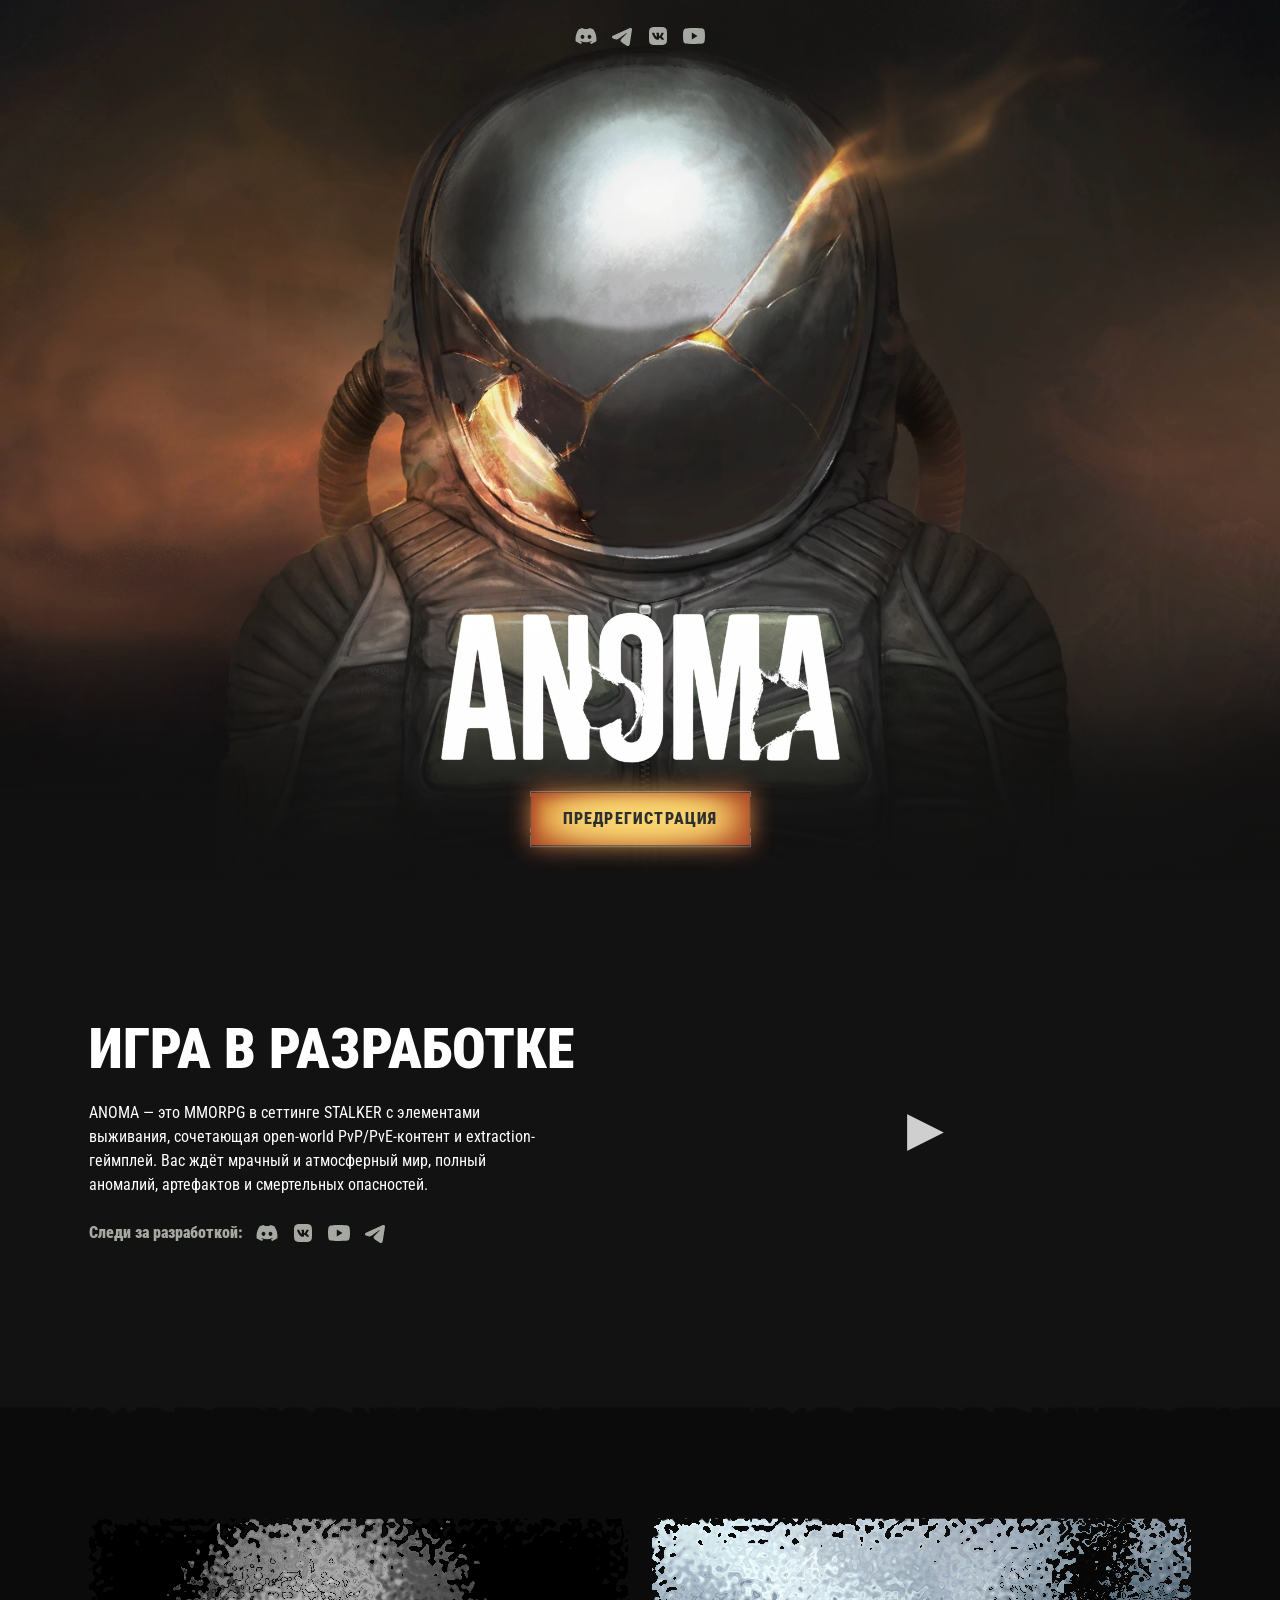
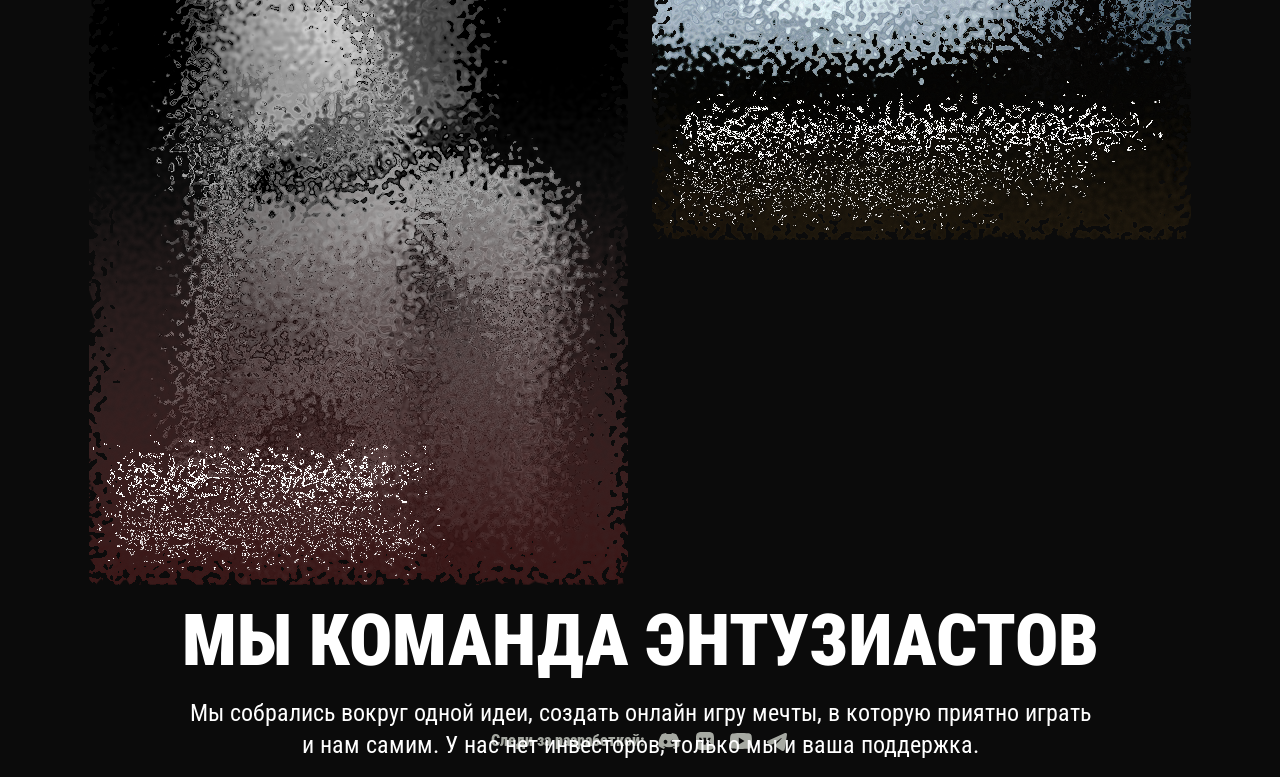
==== index.html @ e8ad153f "fix: post-release hotfixes (SEO, a11y, code cleanup)" ====
﻿<!DOCTYPE html>
<html lang="ru">

<head>
  <meta charset="UTF-8">
  <meta name="viewport" content="width=device-width, initial-scale=1.0">

  <title>ANOMA — STALKER MMO</title>
  <meta name="description"
    content="ANOMA — это MMORPG в сеттинге STALKER с элементами выживания, открытым миром и 'экстракшен'-геймплеем.">
  <meta name="robots" content="index, follow">
  <link rel="canonical" href="https://anoma.su/">

  <meta property="og:type" content="website">
  <meta property="og:title" content="ANOMA — STALKER MMO">
  <meta property="og:description"
    content="ANOMA — это MMORPG в сеттинге STALKER с элементами выживания, открытым миром и экстракшен-геймплеем.">
  <meta property="og:url" content="https://anoma.su/">
  <meta property="og:image" content="https://anoma.su/assets/img/og-cover.webp">
  <meta property="og:locale" content="ru_RU">
  <meta property="og:site_name" content="ANOMA">

  <meta name="twitter:card" content="summary_large_image">
  <meta name="twitter:title" content="ANOMA — STALKER MMO">
  <meta name="twitter:description"
    content="ANOMA — это MMORPG в сеттинге STALKER с элементами выживания, открытым миром и экстракшен-геймплеем.">
  <meta name="twitter:image" content="https://anoma.su/assets/img/og-cover.webp">

  <link rel="icon" href="./assets/img/favicon.ico" sizes="any">
  <link rel="icon" href="./assets/img/favicon.svg" type="image/svg+xml">

  <link rel="preconnect" href="https://fonts.googleapis.com">
  <link rel="preconnect" href="https://fonts.gstatic.com" crossorigin>
  <link href="https://fonts.googleapis.com/css2?family=Roboto+Condensed:wght@400;900&display=swap" rel="stylesheet">

  <script type="application/ld+json">
  {
    "@context": "https://schema.org",
    "@graph": [
      {
        "@type": "WebSite",
        "name": "ANOMA",
        "url": "https://anoma.su/"
      },
      {
        "@type": "Organization",
        "name": "ANOMA",
        "url": "https://anoma.su/",
        "logo": "https://anoma.su/assets/img/logo.png",
        "sameAs": [
          "https://discord.com/invite/6MUMWm6wPn",
          "https://vk.com/anoma_ufo",
          "https://www.youtube.com/@anoma_ufo",
          "https://t.me/anoma_ufo"
        ]
      }
    ]
  }
  </script>

  <link rel="stylesheet" href="./assets/css/styles.css">
</head>

<body>

  <svg class="sr-only" aria-hidden="true">
    <defs>
      <filter id="distort-filter" color-interpolation-filters="sRGB">
        <feTurbulence type="turbulence" baseFrequency="0.015" numOctaves="3" seed="2" result="turbulence" />
        <feDisplacementMap in="SourceGraphic" in2="turbulence" scale="30" xChannelSelector="R" yChannelSelector="G" />
      </filter>
      <filter id="tile-distort">
        <feTurbulence type="fractalNoise" baseFrequency="0.04" numOctaves="1" result="noise" />
        <feDisplacementMap id="tile-displacement" in="SourceGraphic" in2="noise" scale="0" xChannelSelector="R"
          yChannelSelector="G" />
      </filter>
      <mask id="video-mask" maskUnits="objectBoundingBox" maskContentUnits="objectBoundingBox"
        style="mask-type: luminance;">
        <image href="./assets/img/mask-video.png" x="0" y="0" width="1" height="1" preserveAspectRatio="none" />
      </mask>
      <mask id="tile-mask-1" maskUnits="objectBoundingBox" maskContentUnits="objectBoundingBox"
        style="mask-type: luminance;">
        <image href="./assets/img/image-1-mask.png" x="0" y="0" width="1" height="1" preserveAspectRatio="none" />
      </mask>
      <mask id="tile-mask-2" maskUnits="objectBoundingBox" maskContentUnits="objectBoundingBox"
        style="mask-type: luminance;">
        <image href="./assets/img/image-2-mask.png" x="0" y="0" width="1" height="1" preserveAspectRatio="none" />
      </mask>
      <mask id="tile-mask-3" maskUnits="objectBoundingBox" maskContentUnits="objectBoundingBox"
        style="mask-type: luminance;">
        <image href="./assets/img/image-3-mask.png" x="0" y="0" width="1" height="1" preserveAspectRatio="none" />
      </mask>
    </defs>
  </svg>

  <div class="cursor-distortion" aria-hidden="true"></div>

  <main>
    <section class="hero" id="hero" aria-label="Главный экран">
      <video class="hero__image" autoplay muted loop playsinline>
        <source src="./assets/img/hero-video.webm" type="video/webm">
      </video>
      <div class="hero__socials">
        <a href="https://discord.com/invite/6MUMWm6wPn" class="hero__social-link" aria-label="Discord" target="_blank"
          rel="noopener">
          <img src="./assets/img/discord.svg" alt="Discord" width="24" height="24">
        </a>
        <a href="https://t.me/anoma_ufo" class="hero__social-link" aria-label="Telegram" target="_blank" rel="noopener">
          <img src="./assets/img/telegram.svg" alt="Telegram" width="24" height="24">
        </a>
        <a href="https://vk.com/anoma_ufo" class="hero__social-link" aria-label="VK" target="_blank" rel="noopener">
          <img src="./assets/img/vk.svg" alt="VK" width="24" height="24">
        </a>
        <a href="https://www.youtube.com/@anoma_ufo" class="hero__social-link" aria-label="YouTube" target="_blank"
          rel="noopener">
          <img src="./assets/img/youtube.svg" alt="YouTube" width="24" height="24">
        </a>
      </div>
      <div class="hero__content">
        <h1 class="hero__title">
          <span class="sr-only">ANOMA — STALKER MMO</span>
          <img class="hero__logo" src="./assets/img/logo.png" alt="">
        </h1>
        <button id="btnOpenPrereg" class="hero__cta" aria-label="Открыть окно предрегистрации">
          <img class="hero__cta-default" src="./assets/img/btn-default.svg" alt="">
          <img class="hero__cta-hover" src="./assets/img/btn-hover.svg" alt="">
          <span class="hero__cta-text">ПРЕДРЕГИСТРАЦИЯ</span>
        </button>
      </div>
    </section>

    <section class="about" id="about" aria-label="О проекте">
      <div class="about__container">
        <div class="about__left">
          <h2 class="about__title">ИГРА В РАЗРАБОТКЕ</h2>
          <p class="about__desc">ANOMA — это MMORPG в сеттинге STALKER с элементами <br>выживания, сочетающая open-world
            PvP/PvE-контент и extraction-<br>геймплей. Вас ждёт мрачный и атмосферный мир, полный <br>аномалий,
            артефактов и смертельных опасностей.</p>
          <div class="about__follow">
            <span class="about__follow-text">Следи за разработкой:</span>
            <a href="https://discord.com/invite/6MUMWm6wPn" class="about__follow-link" aria-label="Discord"
              target="_blank" rel="noopener">
              <img src="./assets/img/discord.svg" alt="Discord" width="24" height="24">
            </a>
            <a href="https://vk.com/anoma_ufo" class="about__follow-link" aria-label="VK" target="_blank"
              rel="noopener">
              <img src="./assets/img/vk.svg" alt="VK" width="24" height="24">
            </a>
            <a href="https://www.youtube.com/@anoma_ufo" class="about__follow-link" aria-label="YouTube" target="_blank"
              rel="noopener">
              <img src="./assets/img/youtube.svg" alt="YouTube" width="24" height="24">
            </a>
            <a href="https://t.me/anoma_ufo" class="about__follow-link" aria-label="Telegram" target="_blank"
              rel="noopener">
              <img src="./assets/img/telegram.svg" alt="Telegram" width="24" height="24">
            </a>
          </div>
        </div>
        <div class="about__right">
          <div class="about__video" data-video-id="eNV4jNP0n1w">
            <div class="about__video-inline">
              <iframe
                src="https://www.youtube.com/embed/eNV4jNP0n1w?si=u-pcf_sWomP55a6B&autoplay=1&mute=1&loop=1&playlist=eNV4jNP0n1w&controls=0&showinfo=0&rel=0"
                allow="accelerometer; autoplay; clipboard-write; encrypted-media; gyroscope; picture-in-picture; web-share"
                referrerpolicy="strict-origin-when-cross-origin" allowfullscreen></iframe>
            </div>
            <button class="about__video-overlay" aria-label="Смотреть трейлер">
              <span class="about__video-play" aria-hidden="true">▶</span>
            </button>
          </div>
        </div>
      </div>
    </section>

    <section class="section section--features" id="features" aria-label="Особенности">
      <div class="features__bg">
        <h2 class="sr-only">Особенности игры</h2>
        <div class="features__container">
          <div class="features__grid">
            <a href="https://docs.google.com/forms/d/e/1FAIpQLScsadZz_5GCUrAZubNEpT86fGNEL5uBbUMrf_bMq-caXoN56w/viewform"
              target="_blank" rel="noopener noreferrer" class="features__tile features__tile--large">
              <img src="./assets/img/image-1.png" alt="" class="features__tile-img" loading="lazy">
              <div class="features__content">
                <div class="features__title-wrap">
                  <h3 class="features__title">Набор в команду</h3>
                  <img src="./assets/img/external-link.svg" alt="Внешняя ссылка" class="features__icon" width="24"
                    height="24">
                </div>
                <p class="features__desc">
                  Ищем единомышленников в команду <br class="br-mobile"> ANOMA, вдохновлённых сеттингом сталкера.
                </p>
              </div>
            </a>
            <div class="features__col">
              <a href="https://discord.com/invite/6MUMWm6wPn" target="_blank" rel="noopener noreferrer"
                class="features__tile features__tile--small">
                <img src="./assets/img/image-2.png" alt="" class="features__tile-img" loading="lazy">
                <div class="features__content">
                  <div class="features__title-wrap">
                    <h3 class="features__title">ОБЩЕНИЕ С РАЗРАБОТЧИКАМИ</h3>
                    <img src="./assets/img/discord.svg" alt="Discord"
                      class="features__icon features__icon--social features__icon--discord" width="20" height="20">
                  </div>
                  <p class="features__desc">
                    В нашем Discord мы отвечаем на вопросы и часто просим <br>обратную связь, чтобы сделать игру лучше.
                  </p>
                </div>
              </a>
              <a href="https://t.me/anoma_ufo" target="_blank" rel="noopener noreferrer"
                class="features__tile features__tile--small">
                <img src="./assets/img/image-3.png" alt="" class="features__tile-img" loading="lazy">
                <div class="features__content">
                  <div class="features__title-wrap">
                    <h3 class="features__title">НОВОСТИ И ОБНОВЛЕНИЯ</h3>
                    <img src="./assets/img/telegram.svg" alt="Telegram"
                      class="features__icon features__icon--social features__icon--telegram" width="20" height="20">
                  </div>
                  <p class="features__desc">
                    Подпишись на Telegram, чтобы следить за прогрессом разработки <br>и анонсами.
                  </p>
                </div>
              </a>
            </div>
          </div>
        </div>
      </div>
    </section>

    <section class="section section--world" id="world" aria-label="Мир игры">
      <div class="world__bg">
        <video class="world__bg-video" autoplay loop muted playsinline poster="./assets/img/world-poster.webp">
          <source src="./assets/img/bg-dialog.webm" type="video/webm">
        </video>
        <img src="./assets/img/bg-mask.png" alt="" class="world__bg-img" aria-hidden="true">
        <div class="world__content container">
          <div class="world__text-layer">
            <h2 class="world__title">МЫ КОМАНДА ЭНТУЗИАСТОВ</h2>
            <p class="world__desc">
              Мы собрались вокруг одной идеи, создать онлайн игру мечты, в которую приятно играть <br>
              и нам самим. У нас нет инвесторов, только мы и ваша поддержка.
            </p>
          </div>

          <div class="world__team-marquee">
            <div class="world__team-track">
              <div class="world__team-group">
                <img src="./assets/img/team/nick1.png" alt="" class="world__team-badge" loading="lazy" width="120"
                  height="40">
                <img src="./assets/img/team/nick2.png" alt="" class="world__team-badge" loading="lazy" width="120"
                  height="40">
                <img src="./assets/img/team/nick3.png" alt="" class="world__team-badge" loading="lazy" width="120"
                  height="40">
                <img src="./assets/img/team/nick9.png" alt="" class="world__team-badge" loading="lazy" width="120"
                  height="40">
                <img src="./assets/img/team/nick5.png" alt="" class="world__team-badge" loading="lazy" width="120"
                  height="40">
                <img src="./assets/img/team/nick6.png" alt="" class="world__team-badge world__team-badge--op-54"
                  loading="lazy" width="120" height="40">
                <img src="./assets/img/team/nick7.png" alt="" class="world__team-badge world__team-badge--op-54"
                  loading="lazy" width="120" height="40">
                <img src="./assets/img/team/nick8.png" alt="" class="world__team-badge world__team-badge--op-54"
                  loading="lazy" width="120" height="40">
                <img src="./assets/img/team/nick4.png" alt="" class="world__team-badge world__team-badge--op-54"
                  loading="lazy" width="120" height="40">
                <img src="./assets/img/team/nick10.png" alt="" class="world__team-badge world__team-badge--op-54"
                  loading="lazy" width="120" height="40">
                <img src="./assets/img/team/nick11.png" alt="" class="world__team-badge world__team-badge--op-54"
                  loading="lazy" width="120" height="40">
                <img src="./assets/img/team/nick12.png" alt="" class="world__team-badge world__team-badge--op-32"
                  loading="lazy" width="120" height="40">
                <img src="./assets/img/team/nick13.png" alt="" class="world__team-badge world__team-badge--op-32"
                  loading="lazy" width="120" height="40">
                <img src="./assets/img/team/nick14.png" alt="" class="world__team-badge world__team-badge--op-32"
                  loading="lazy" width="120" height="40">
              </div>
              <div class="world__team-group world__team-group--clone" aria-hidden="true">
                <img src="./assets/img/team/nick1.png" alt="" class="world__team-badge" loading="lazy" width="120"
                  height="40">
                <img src="./assets/img/team/nick2.png" alt="" class="world__team-badge" loading="lazy" width="120"
                  height="40">
                <img src="./assets/img/team/nick3.png" alt="" class="world__team-badge" loading="lazy" width="120"
                  height="40">
                <img src="./assets/img/team/nick9.png" alt="" class="world__team-badge" loading="lazy" width="120"
                  height="40">
                <img src="./assets/img/team/nick5.png" alt="" class="world__team-badge" loading="lazy" width="120"
                  height="40">
                <img src="./assets/img/team/nick6.png" alt="" class="world__team-badge world__team-badge--op-54"
                  loading="lazy" width="120" height="40">
                <img src="./assets/img/team/nick7.png" alt="" class="world__team-badge world__team-badge--op-54"
                  loading="lazy" width="120" height="40">
                <img src="./assets/img/team/nick8.png" alt="" class="world__team-badge world__team-badge--op-54"
                  loading="lazy" width="120" height="40">
                <img src="./assets/img/team/nick4.png" alt="" class="world__team-badge world__team-badge--op-54"
                  loading="lazy" width="120" height="40">
                <img src="./assets/img/team/nick10.png" alt="" class="world__team-badge world__team-badge--op-54"
                  loading="lazy" width="120" height="40">
                <img src="./assets/img/team/nick11.png" alt="" class="world__team-badge world__team-badge--op-54"
                  loading="lazy" width="120" height="40">
                <img src="./assets/img/team/nick12.png" alt="" class="world__team-badge world__team-badge--op-32"
                  loading="lazy" width="120" height="40">
                <img src="./assets/img/team/nick13.png" alt="" class="world__team-badge world__team-badge--op-32"
                  loading="lazy" width="120" height="40">
                <img src="./assets/img/team/nick14.png" alt="" class="world__team-badge world__team-badge--op-32"
                  loading="lazy" width="120" height="40">
              </div>
            </div>
          </div>
        </div>
      </div>
    </section>

  </main>

  <footer class="footer" id="footer">
    <div class="container footer__inner">
      <div class="footer__socials">
        <span class="footer__socials-text">Следи за разработкой:</span>
        <a href="https://discord.com/invite/6MUMWm6wPn" class="footer__socials-link" aria-label="Discord"
          target="_blank" rel="noopener">
          <img src="./assets/img/discord.svg" alt="Discord" width="24" height="24">
        </a>
        <a href="https://vk.com/anoma_ufo" class="footer__socials-link" aria-label="VK" target="_blank" rel="noopener">
          <img src="./assets/img/vk.svg" alt="VK" width="24" height="24">
        </a>
        <a href="https://www.youtube.com/@anoma_ufo" class="footer__socials-link" aria-label="YouTube" target="_blank"
          rel="noopener">
          <img src="./assets/img/youtube.svg" alt="YouTube" width="24" height="24">
        </a>
        <a href="https://t.me/anoma_ufo" class="footer__socials-link" aria-label="Telegram" target="_blank"
          rel="noopener">
          <img src="./assets/img/telegram.svg" alt="Telegram" width="24" height="24">
        </a>
      </div>
    </div>
  </footer>

  <div class="video-modal" id="videoModal" role="dialog" aria-modal="true" aria-label="Видео плеер" aria-hidden="true">
    <div class="video-modal__overlay"></div>
    <div class="video-modal__content" tabindex="-1">
      <button class="video-modal__close" aria-label="Закрыть">&times;</button>
      <div class="video-modal__iframe-wrap">
        <iframe class="video-modal__iframe" id="videoIframe" allowfullscreen
          allow="accelerometer; autoplay; clipboard-write; encrypted-media; gyroscope; picture-in-picture; web-share"
          referrerpolicy="strict-origin-when-cross-origin"></iframe>
      </div>
    </div>
  </div>

  <div class="prereg-modal" id="preregModal" role="dialog" aria-modal="true" aria-hidden="true"
    aria-labelledby="preregTitle">
    <div class="prereg-modal__overlay"></div>
    <div class="prereg-modal__content" tabindex="-1">
      <button class="prereg-modal__close" aria-label="Закрыть">&times;</button>
      <img src="./assets/img/popup.png" alt="" class="prereg-modal__bg" aria-hidden="true" loading="lazy">
      <div class="prereg-modal__inner">
        <h2 id="preregTitle" class="prereg-modal__title">МЫ УЖЕ ГРЕЕМ СЕРВЕРА ;)</h2>
        <p class="prereg-modal__desc">Предрегистрации пока нет. Мы сообщим о раннем доступе в <br>соцсетях и ты первым
          залутаешь свой ник!</p>
        <div class="prereg-modal__socials">
          <a href="https://discord.com/invite/6MUMWm6wPn" class="prereg-modal__social-link" aria-label="Discord"
            target="_blank" rel="noopener">
            <img src="./assets/img/discord.svg" alt="Discord" width="24" height="24">
          </a>
          <a href="https://vk.com/anoma_ufo" class="prereg-modal__social-link" aria-label="VK" target="_blank"
            rel="noopener">
            <img src="./assets/img/vk.svg" alt="VK" width="24" height="24">
          </a>
          <a href="https://www.youtube.com/@anoma_ufo" class="prereg-modal__social-link" aria-label="YouTube"
            target="_blank" rel="noopener">
            <img src="./assets/img/youtube.svg" alt="YouTube" width="24" height="24">
          </a>
          <a href="https://t.me/anoma_ufo" class="prereg-modal__social-link" aria-label="Telegram" target="_blank"
            rel="noopener">
            <img src="./assets/img/telegram.svg" alt="Telegram" width="24" height="24">
          </a>
        </div>
      </div>
    </div>
  </div>

  <script src="./assets/js/main.js" defer></script>

  <div class="sidor-easter-egg" id="sidorEasterEgg" aria-hidden="true">
    <img src="./assets/img/sidor.png" alt="" width="64" height="64" loading="lazy">
  </div>
</body>

</html>
---- assets/css/styles.css ----
﻿:root {

  --clr-bg: #121212;
  --clr-bg-alt: #161616;
  --clr-surface: #1e1e1e;
  --clr-border: #2a2a2a;

  --clr-text: #d4d0c8;
  --clr-text-muted: #8a8578;
  --clr-text-heading: #e8e4d8;

  --clr-accent: #b5a642;

  --clr-accent-hover: #d4c24f;
  --clr-danger: #c44b3f;

  --ff-base: 'Roboto Condensed', 'Segoe UI', system-ui, -apple-system, sans-serif;
  --ff-heading: var(--ff-base);

  --fs-xs: clamp(0.700rem, 0.65rem + 0.25vw, 0.750rem);
  --fs-sm: clamp(0.813rem, 0.75rem + 0.30vw, 0.875rem);
  --fs-base: clamp(0.938rem, 0.88rem + 0.30vw, 1.000rem);
  --fs-md: clamp(1.125rem, 1.00rem + 0.50vw, 1.250rem);
  --fs-lg: clamp(1.500rem, 1.20rem + 1.00vw, 1.875rem);
  --fs-xl: clamp(2.000rem, 1.50rem + 2.00vw, 2.750rem);
  --fs-2xl: clamp(2.500rem, 1.80rem + 3.00vw, 3.750rem);

  --fw-regular: 400;
  --fw-medium: 500;
  --fw-semibold: 600;
  --fw-bold: 700;

  --lh-tight: 1.2;
  --lh-base: 1.6;
  --lh-loose: 1.8;

  --space-xs: 0.25rem;
  --space-sm: 0.5rem;
  --space-md: 1rem;
  --space-lg: 1.5rem;
  --space-xl: 2rem;
  --space-2xl: 3rem;
  --space-3xl: 4rem;
  --space-4xl: 6rem;

  --container-max: 1280px;
  --container-padding: var(--space-2xl);

  --radius-sm: 4px;
  --radius-md: 8px;
  --radius-lg: 12px;
  --radius-xl: 16px;

  --transition-fast: 150ms ease;
  --transition-base: 250ms ease;
  --transition-slow: 400ms ease;

  --shadow-sm: 0 1px 3px rgba(0, 0, 0, 0.4);
  --shadow-md: 0 4px 12px rgba(0, 0, 0, 0.5);
  --shadow-lg: 0 8px 30px rgba(0, 0, 0, 0.6);

  --z-header: 100;
  --z-overlay: 200;
  --z-modal: 300;
}

*,
*::before,
*::after {
  margin: 0;
  padding: 0;
  box-sizing: border-box;
}

html {
  scroll-behavior: smooth;
  -webkit-text-size-adjust: 100%;
  text-size-adjust: 100%;
}

body {
  font-family: var(--ff-base);
  font-size: var(--fs-base);
  font-weight: var(--fw-regular);
  line-height: var(--lh-base);
  color: var(--clr-text);
  background-color: var(--clr-bg);
  -webkit-font-smoothing: antialiased;
  -moz-osx-font-smoothing: grayscale;
  overflow-x: hidden;
}

img,
picture,
video,
canvas,
svg {
  display: block;
  max-width: 100%;
  height: auto;
}

a {
  color: inherit;
  text-decoration: none;
}

ul,
ol {
  list-style: none;
}

button {
  font: inherit;
  color: inherit;
  background: none;
  border: none;
  cursor: pointer;
}

:focus-visible {
  outline: 2px solid var(--clr-accent);
  outline-offset: 2px;
}

:focus:not(:focus-visible) {
  outline: none;
}



.cursor-distortion {
  position: fixed;
  width: 150px;
  height: 150px;
  border-radius: 50%;
  pointer-events: none;
  z-index: 9999;
  transform: translate(-50%, -50%);
  filter: url(#distort-filter);
  backdrop-filter: url(#distort-filter);
  -webkit-backdrop-filter: url(#distort-filter);
  background: transparent;
  -webkit-mask-image: radial-gradient(circle, transparent 25%, rgba(0, 0, 0, 1) 45%, rgba(0, 0, 0, 0) 70%);
  mask-image: radial-gradient(circle, transparent 25%, rgba(0, 0, 0, 1) 45%, rgba(0, 0, 0, 0) 70%);
  opacity: 0;
  transition: opacity 0.5s ease;
  will-change: transform;
}

.cursor-distortion.is-active {
  opacity: 1;
}

h1,
h2,
h3,
h4,
h5,
h6 {
  font-family: var(--ff-heading);
  color: var(--clr-text-heading);
  line-height: var(--lh-tight);
  font-weight: var(--fw-bold);
}

h1 {
  font-size: var(--fs-2xl);
}

h2 {
  font-size: var(--fs-xl);
}

h3 {
  font-size: var(--fs-lg);
}

p+p {
  margin-top: var(--space-md);
}

.container {
  width: 100%;
  max-width: var(--container-max);
  margin-inline: auto;
  padding-inline: var(--container-padding);
}

.section {
  padding-block: var(--space-4xl);
}

.section__title {
  font-size: var(--fs-xl);
  margin-bottom: var(--space-xl);
  text-align: center;
}

.hero {
  position: relative;
  width: 100%;
  height: 100vh;
  overflow: hidden;
}

.hero::after {
  content: '';
  position: absolute;
  bottom: 0;
  left: 0;
  width: 100%;
  height: 30%;
  background: linear-gradient(to bottom, transparent, var(--clr-bg));
  pointer-events: none;
}

.hero__image {
  width: 100%;
  height: 100%;
  display: block;
  object-fit: cover;
  object-position: center;
}

.hero__socials {
  position: absolute;
  top: 0;
  left: 0;
  width: 100%;
  display: flex;
  justify-content: center;
  gap: 12px;
  padding-top: 24px;

  z-index: 2;
}

.hero__social-link {
  display: inline-flex;
  transition: opacity 0.3s ease;
}

.hero__social-link:hover,
.hero__social-link:focus-visible {
  opacity: 0.7;
}

.hero__content {
  position: absolute;
  inset: 0;
  display: flex;
  flex-direction: column;
  align-items: center;
  padding-top: 68vh;

  z-index: 2;
  pointer-events: none;
}

.hero__logo {
  max-width: 400px;

  width: 100%;
  height: auto;
  pointer-events: auto;
}

.hero__cta {
  position: relative;
  display: inline-block;
  margin-top: -0.5rem;

  pointer-events: auto;
  cursor: pointer;
}

.hero__cta-default,
.hero__cta-hover {
  display: block;
  width: 100%;
  height: auto;
}

.hero__cta-hover {
  position: absolute;
  inset: 0;
  opacity: 0;
  transition: opacity 0.3s ease;
}

.hero__cta:hover .hero__cta-hover,
.hero__cta:focus-visible .hero__cta-hover {
  opacity: 1;
}

.hero__cta-text {
  position: absolute;
  inset: 0;
  display: flex;
  align-items: center;
  justify-content: center;
  font-family: 'Roboto Condensed', sans-serif;
  font-weight: 900;
  font-size: 16px;
  line-height: 24px;
  letter-spacing: 1.2px;
  color: #2F2F2F;
  pointer-events: none;
  transition: color 0.3s ease;
}

.hero__cta:hover .hero__cta-text,
.hero__cta:focus-visible .hero__cta-text {
  color: #DFDCBD;
}

@media (max-width: 768px) {
  .hero__image {
    height: 70%;

    object-position: center;

  }

  .hero::after {
    height: 60%;

    background: linear-gradient(to bottom, transparent 0%, var(--clr-bg) 50%, var(--clr-bg) 100%);
  }

  .hero__content {
    padding-top: calc(68vh - 40px);

  }

  .hero__logo {
    max-width: 320px;

  }
}

.about {
  margin-top: 80px;

}

.about__container {
  display: flex;
  align-items: center;
  gap: 40px;
  max-width: 1150px;
  margin-inline: auto;
  padding-inline: 24px;
}

.about__left {
  flex: 1;
}

.about__title {
  font-family: 'Roboto Condensed', sans-serif;
  font-weight: 900;
  font-size: 56px;
  line-height: 72px;
  color: #FFFFFF;
  margin: 0 0 16px 0;
}

.about__desc {
  font-family: 'Roboto Condensed', sans-serif;
  font-size: 16px;
  line-height: 24px;
  color: #FFFFFF;
  margin: 0;
}

.about__follow {
  display: flex;
  align-items: center;
  gap: 12px;
  margin-top: 24px;
}

.about__follow-text {
  font-family: 'Roboto Condensed', sans-serif;
  font-weight: 900;
  font-size: 16px;
  line-height: 24px;
  color: #A6A9A2;
}

.about__follow-link {
  display: inline-flex;
  transition: opacity 0.3s ease;
}

.about__follow-link:hover,
.about__follow-link:focus-visible {
  opacity: 0.7;
}

.about__right {
  flex: 1;
}

.about__video {
  position: relative;
  width: 100%;
  -webkit-mask: url(#video-mask);
  mask: url(#video-mask);
}

.about__video-inline {
  position: relative;
  padding-bottom: 56.25%;

  height: 0;
  overflow: hidden;
}

.about__video-inline iframe,
.about__video-inline video {
  position: absolute;
  inset: 0;
  width: 100%;
  height: 100%;
  border: none;
  object-fit: cover;
}

.about__video-overlay {
  position: absolute;
  inset: 0;
  display: flex;
  align-items: center;
  justify-content: center;
  background: transparent;
  border: none;
  cursor: pointer;
  transition: background 0.3s ease;
}

.about__video-overlay:hover {
  background: rgba(0, 0, 0, 0.3);
}

.about__video-play {
  font-size: 48px;
  color: #FFFFFF;
  opacity: 0.8;
  transition: opacity 0.3s ease;
}

.about__video-overlay:hover .about__video-play {
  opacity: 1;
}

.section--features {
  margin-top: 120px;
  padding-block: 0;
}

.features__bg {
  width: 100%;
  background: url('../img/bg.png') center / cover no-repeat;
  display: flex;
  align-items: center;
  justify-content: center;
  padding-block: 120px;
}

.features__container {
  max-width: 1150px;
  width: 100%;
  padding-inline: 24px;
  margin-inline: auto;
}

.features__grid {
  display: flex;
  gap: 24px;
  height: 666px;
}

.features__tile {
  background-color: var(--color-bg-dark);
  border-radius: 8px;

  overflow: hidden;
  display: flex;
  flex-direction: column;
  text-decoration: none;
  color: inherit;
  cursor: pointer;
  outline: none;

  opacity: 0;
  transition: opacity 1.5s ease-out;
  will-change: opacity, filter;
}

.features__tile.is-revealed {
  opacity: 1;

}

.features__tile:focus-visible {
  outline: 2px solid var(--clr-accent);
  outline-offset: 4px;
}

.features__tile-img {
  display: block;
  width: 100%;
  height: 100%;
  object-fit: cover;
  transition: transform 1.5s cubic-bezier(0.25, 1, 0.5, 1);
  will-change: transform;
}

.features__tile:hover .features__tile-img,
.features__tile:focus-visible .features__tile-img {
  transform: scale(1.04);
}

.features__content {
  position: absolute;
  bottom: 0;
  left: 0;
  padding: 32px;
  z-index: 2;

}

.features__title-wrap {
  display: flex;
  align-items: flex-start;
  gap: 8px;
  margin-bottom: 8px;
}

.features__title {
  font-family: 'Roboto Condensed', sans-serif;
  font-weight: 600;
  font-size: 32px;
  text-transform: uppercase;
  line-height: 40px;
  color: #FFFFFF;
  margin: 0;
}

.features__icon {
  display: block;
  margin-top: 4px;

}

.features__icon--social {
  filter: brightness(0) invert(1);
  margin-top: 8px;

}

.features__icon--discord {
  margin-top: 5px;

}

.features__icon--telegram {
  margin-top: 6px;

}

.features__desc {
  font-family: 'Roboto Condensed', sans-serif;
  font-weight: 400;
  font-size: 16px;
  line-height: 24px;
  color: #FFFFFF;
  margin: 0;
}

.features__tile--large {
  flex: 1;
  height: 100%;
  -webkit-mask: url(#tile-mask-1);
  mask: url(#tile-mask-1);
  position: relative;
}

.features__tile--large::after {
  content: '';
  position: absolute;
  inset: 0;
  background: linear-gradient(to top, rgb(58, 23, 23) 0%, transparent 60%);
  pointer-events: none;
}

.features__col {
  flex: 1;
  display: flex;
  flex-direction: column;
  gap: 24px;
}

.features__tile--small:nth-child(1) {
  height: 321px;
  -webkit-mask: url(#tile-mask-2);
  mask: url(#tile-mask-2);
  position: relative;
}

.features__tile--small:nth-child(1)::after {
  content: '';
  position: absolute;
  inset: 0;
  background: linear-gradient(to top, rgba(58, 44, 23, 0.482) 0%, transparent 40%);
  pointer-events: none;
}

.features__tile--small:nth-child(2) {
  height: 321px;
  -webkit-mask: url(#tile-mask-3);
  mask: url(#tile-mask-3);
  position: relative;
}

.features__tile--small:nth-child(2)::after {
  content: '';
  position: absolute;
  inset: 0;
  background: linear-gradient(to top, rgba(38, 55, 30, 0.443) 0%, transparent 40%);
  pointer-events: none;
}

@media (max-width: 768px) {
  .section--features {
    margin-top: 0px;
    padding-bottom: 0 !important;
    margin-bottom: 0 !important;

  }

  .features__bg {
    padding-top: 80px;

    padding-bottom: 24px;

  }

  .features__grid {
    flex-direction: column;

    height: auto;

    gap: 16px;

  }

  .features__col {
    gap: 16px;

  }

  .features__tile--large {
    flex: none;

    height: 280px;
    min-height: 280px;

  }

  .features__tile--large .features__tile-img {
    object-position: center 0%;

  }

  .features__tile--small:nth-child(1),
  .features__tile--small:nth-child(2) {
    height: 280px;

  }

  .features__title {
    font-size: 24px;

    line-height: 32px;
  }

  .features__desc br {
    display: none;
  }
}

.section--world {
  padding-block: 0;

  margin-top: 0;

  background-color: #0B0B0B;

}

.world__bg {
  position: relative;
  width: 100vw;

  left: 50%;
  transform: translateX(-50%);
  display: flex;
}

.world__bg-video {
  position: absolute;
  top: 0;
  left: 0;
  width: 100%;
  height: 100%;
  object-fit: cover;
  z-index: 0;

}

.world__bg-img {
  width: 100%;
  height: auto;
  display: block;
  z-index: 1;

  position: relative;

  pointer-events: none;

}

.world__content {
  position: absolute;
  inset: 0;
  display: flex;
  flex-direction: column;
  align-items: center;

  justify-content: center;

  z-index: 2;

}

@media (min-width: 1400px) {
  .world__content {
    padding-top: 120px;

  }
}

.world__text-layer {
  text-align: center;
  max-width: 1000px;

  padding: 0 0px;

}

.world__title {
  font-family: 'Roboto Condensed', sans-serif;
  font-weight: 900;
  font-size: 72px;
  line-height: 80px;
  color: #FFFFFF;
  margin: 0 0 16px 0;

}

.world__desc {
  font-family: 'Roboto Condensed', sans-serif;
  font-size: 24px;
  line-height: 32px;
  color: #FFFFFF;
  margin: 0;
}

@media (max-width: 768px) {

  .world__bg {
    flex-direction: column;
    height: auto;
    overflow: hidden;

    max-width: 100vw;
  }

  .world__bg-video,
  .world__content {
    position: relative;
    height: auto;
  }

  .world__bg-video {
    order: 1;

    aspect-ratio: 16 / 9;

    width: 100%;

    margin: 0;
    transform: none;
    z-index: 1;

  }

  .world__bg-img {
    position: absolute;

    top: 0;
    left: 0;
    width: 100%;
    margin: 0;
    transform: none;
    z-index: 2;

  }

  .world__content {
    order: 3;

    padding-top: 40px;

    padding-bottom: 0px;

    z-index: 3;

    box-sizing: border-box;
    width: 100%;
  }

  .world__title {
    font-size: 48px;

    line-height: normal;
    margin-bottom: 24px;

    word-break: break-word;

  }

  .world__desc {
    font-size: 16px;

    line-height: 24px;
  }

  .world__desc br {
    display: none;
  }
}

.world__team-marquee {
  margin-top: 48px;
  width: 100vw;
  overflow: hidden;
}

.world__team-track {
  display: flex;
  justify-content: center;
}

.world__team-group {
  display: flex;
  flex-wrap: wrap;
  justify-content: center;
  gap: 16px;
  max-width: 1230px;
}

.world__team-badge {
  display: block;
  height: 48px;

  width: auto;
}

.world__team-badge--op-54 {
  opacity: 0.54;
}

.world__team-badge--op-32 {
  opacity: 0.32;
}

.world__team-group--clone {
  display: none;

}

@media (max-width: 1024px) {
  .world__team-track {
    justify-content: flex-start;
    width: max-content;
    animation: marquee 40s linear infinite;
  }

  .world__team-group {
    flex-wrap: nowrap;
    max-width: none;
    padding-right: 16px;

  }

  .world__team-group--clone {
    display: flex;

  }
}

@keyframes marquee {
  0% {
    transform: translateX(0);
  }

  100% {
    transform: translateX(-50%);
  }
}

.video-modal,
.prereg-modal {
  position: fixed;
  inset: 0;
  z-index: 10000;
  display: flex;
  align-items: center;
  justify-content: center;
  opacity: 0;
  visibility: hidden;
  transition: opacity 0.3s ease, visibility 0.3s ease;
}

.video-modal.is-open,
.prereg-modal.is-open {
  opacity: 1;
  visibility: visible;
}

.video-modal__overlay,
.prereg-modal__overlay {
  position: absolute;
  inset: 0;
  background: rgba(0, 0, 0, 0.85);
  backdrop-filter: blur(4px);

}

.video-modal__content {
  position: relative;
  width: 90%;
  max-width: 900px;
}

.video-modal__close,
.prereg-modal__close {
  position: absolute;
  top: -40px;
  right: 0;
  background: none;
  border: none;
  color: #FFFFFF;
  font-size: 32px;
  cursor: pointer;
  opacity: 0.7;
  transition: opacity 0.3s ease;
  z-index: 2;

}

.video-modal__close:hover,
.prereg-modal__close:hover {
  opacity: 1;
}

.video-modal__iframe-wrap {
  position: relative;
  padding-bottom: 56.25%;

  height: 0;
}

.video-modal__iframe {
  position: absolute;
  inset: 0;
  width: 100%;
  height: 100%;
  border: none;
}

.prereg-modal__content {
  position: relative;
  width: 90%;
  max-width: 700px;
  aspect-ratio: 16 / 10;

  display: flex;
  align-items: center;
  justify-content: center;
}

.prereg-modal__bg {
  position: absolute;
  inset: 0;
  width: 100%;
  height: 100%;
  object-fit: contain;

  pointer-events: none;
  z-index: 0;
}

.prereg-modal__inner {
  position: relative;
  z-index: 1;
  text-align: center;
  display: flex;
  flex-direction: column;
  align-items: center;
  padding: 40px;
}

.prereg-modal__title {
  font-family: 'Roboto Condensed', sans-serif;
  font-weight: 900;
  font-size: 32px;
  line-height: 40px;
  color: #FFFFFF;
  text-transform: uppercase;
  margin: 0 0 8px 0;

}

.prereg-modal__desc {
  font-family: 'Roboto Condensed', sans-serif;
  font-size: 16px;
  line-height: 24px;
  color: #FFFFFF;
  margin: 0;
}

.prereg-modal__socials {
  display: flex;
  align-items: center;
  justify-content: center;
  gap: 12px;

  margin-top: 24px;

}

.prereg-modal__social-link {
  display: flex;
  align-items: center;
  justify-content: center;
  width: 40px;
  height: 40px;
  background-color: #2F2F2F;
  border-radius: 4px;
  transition: background-color 0.3s ease, transform 0.3s cubic-bezier(0.175, 0.885, 0.32, 1.275);
}

.prereg-modal__social-link:hover,
.prereg-modal__social-link:focus-visible {
  background-color: #61410E;
  transform: translateY(-4px);
  outline: none;
}

.prereg-modal__social-link img {
  filter: invert(1);
  transition: filter 0.3s ease;
}

.prereg-modal__social-link:hover img,
.prereg-modal__social-link:focus-visible img {
  filter: invert(0);
}

@media (max-width: 1024px) {
  .prereg-modal__content {
    width: 95%;

  }

  .prereg-modal__inner {
    padding: 30px 10%;

  }
}

@media (max-width: 768px) {
  .prereg-modal__content {
    aspect-ratio: auto;
    padding: 15% 8%;

  }

  .prereg-modal__bg {
    object-fit: fill;

  }

  .prereg-modal__inner {
    padding: 0;

  }

  .prereg-modal__title {
    font-size: 26px;
    line-height: 32px;
    margin-bottom: 12px;
  }

  .prereg-modal__desc {
    font-size: 14px;
    line-height: 20px;
  }

  .prereg-modal__desc br {
    display: none;
  }

  .prereg-modal__socials {
    margin-top: 20px;
  }
}

@media (max-width: 480px) {
  .prereg-modal__content {
    padding: 20% 5%;
  }

  .prereg-modal__title {
    font-size: 22px;
    line-height: normal;
  }

  .prereg-modal__desc {
    font-size: 13px;
    line-height: 18px;
  }
}

.sidor-easter-egg {
  position: fixed;
  bottom: 24px;
  right: 24px;
  z-index: 1000;
  pointer-events: none;

  opacity: 0;
  transform: translateY(40px) scale(0.95);
  transition: opacity 0.6s cubic-bezier(0.2, 0.8, 0.2, 1),
    transform 0.6s cubic-bezier(0.2, 0.8, 0.2, 1);
}

.sidor-easter-egg.is-visible {
  opacity: 1;
  transform: translateY(0) scale(1);
}

.sidor-easter-egg img {
  border-radius: 50%;
  width: 64px;
  height: 64px;
  object-fit: cover;
  box-shadow: 0 10px 30px rgba(0, 0, 0, 0.5);
}

@media (max-width: 768px) {
  .sidor-easter-egg {
    bottom: 16px;
    right: 16px;
  }

  .sidor-easter-egg img {
    width: 48px;
    height: 48px;
  }
}

.video-mod.about__video {
  position: relative;
  width: 100%;
  aspect-ratio: 16 / 9;
  overflow: hidden;
  border-radius: 4px;

}

@media (max-width: 768px) {
  .about {
    margin-top: 40px;

  }

  .about__container {
    display: flex;
    flex-direction: column;

    align-items: stretch;

    gap: 24px;
    padding-inline: 16px;

  }

  .about__left {
    display: flex;
    flex-direction: column;
    width: 100%;
    order: 1;

  }

  .about__right {
    width: 100%;
    order: 2;

  }

  .about__follow {
    order: 3;
    width: 100%;
    margin-top: 24px;

    flex-wrap: wrap;

  }

  .about__title {
    font-size: 56px;

    line-height: normal;

    word-break: break-word;

  }

  .about__desc br {
    display: none;
  }
}

.footer {
  background-color: #0B0B0B;
  height: 72px;
  display: flex;
  align-items: center;
}

.footer__inner {
  display: flex;
  justify-content: center;
  align-items: center;
  width: 100%;
}

.footer__socials {
  display: flex;
  align-items: center;
  gap: 12px;
}

.footer__socials-text {
  font-family: 'Roboto Condensed', sans-serif;
  font-weight: 900;
  font-size: 16px;
  line-height: 24px;
  color: #A6A9A2;
}

.footer__socials-link {
  display: inline-flex;
  transition: opacity 0.3s ease;
}

.footer__socials-link:hover,
.footer__socials-link:focus-visible {
  opacity: 0.7;
}

.sr-only {
  position: absolute;
  width: 1px;
  height: 1px;
  padding: 0;
  margin: -1px;
  overflow: hidden;
  clip: rect(0, 0, 0, 0);
  white-space: nowrap;
  border: 0;
}

.text-accent {
  color: var(--clr-accent);
}

.text-muted {
  color: var(--clr-text-muted);
}

.text-center {
  text-align: center;
}

@media (max-width: 1150px) {

  .about__desc br,
  .features__desc br,
  .world__desc br {
    display: none;
  }
}

@media (max-width: 1024px) {}

@media (max-width: 768px) {
  :root {
    --container-padding: var(--space-xl);
  }

  .section {
    padding-block: var(--space-3xl);
  }
}

@media (max-width: 480px) {
  :root {
    --container-padding: var(--space-md);
  }
}


.sidor-easter-egg {
  position: fixed;
  bottom: 24px;
  right: 24px;
  z-index: 1000;
  pointer-events: none;

  opacity: 0;
  transform: translateY(40px) scale(0.95);
  transition: opacity 0.6s cubic-bezier(0.2, 0.8, 0.2, 1),
    transform 0.6s cubic-bezier(0.2, 0.8, 0.2, 1);
}

.sidor-easter-egg.is-visible {
  opacity: 1;
  transform: translateY(0) scale(1);
}

.sidor-easter-egg img {
  width: 64px;
  height: 64px;
  object-fit: contain;
  box-shadow: 0 10px 30px rgba(0, 0, 0, 0.5);
  border-radius: 8px;
}

@media (max-width: 768px) {
  .sidor-easter-egg {
    bottom: 16px;
    right: 16px;
  }

  .sidor-easter-egg img {
    width: 48px;
    height: 48px;
  }
}

/* ═══════════════════════════════════════════
   Accessibility: Reduced Motion
   ═══════════════════════════════════════════ */

@media (prefers-reduced-motion: reduce) {

  *,
  *::before,
  *::after {
    animation-duration: 0.01ms !important;
    animation-iteration-count: 1 !important;
    transition-duration: 0.01ms !important;
    scroll-behavior: auto !important;
  }

  .cursor-distortion {
    display: none !important;
  }
}
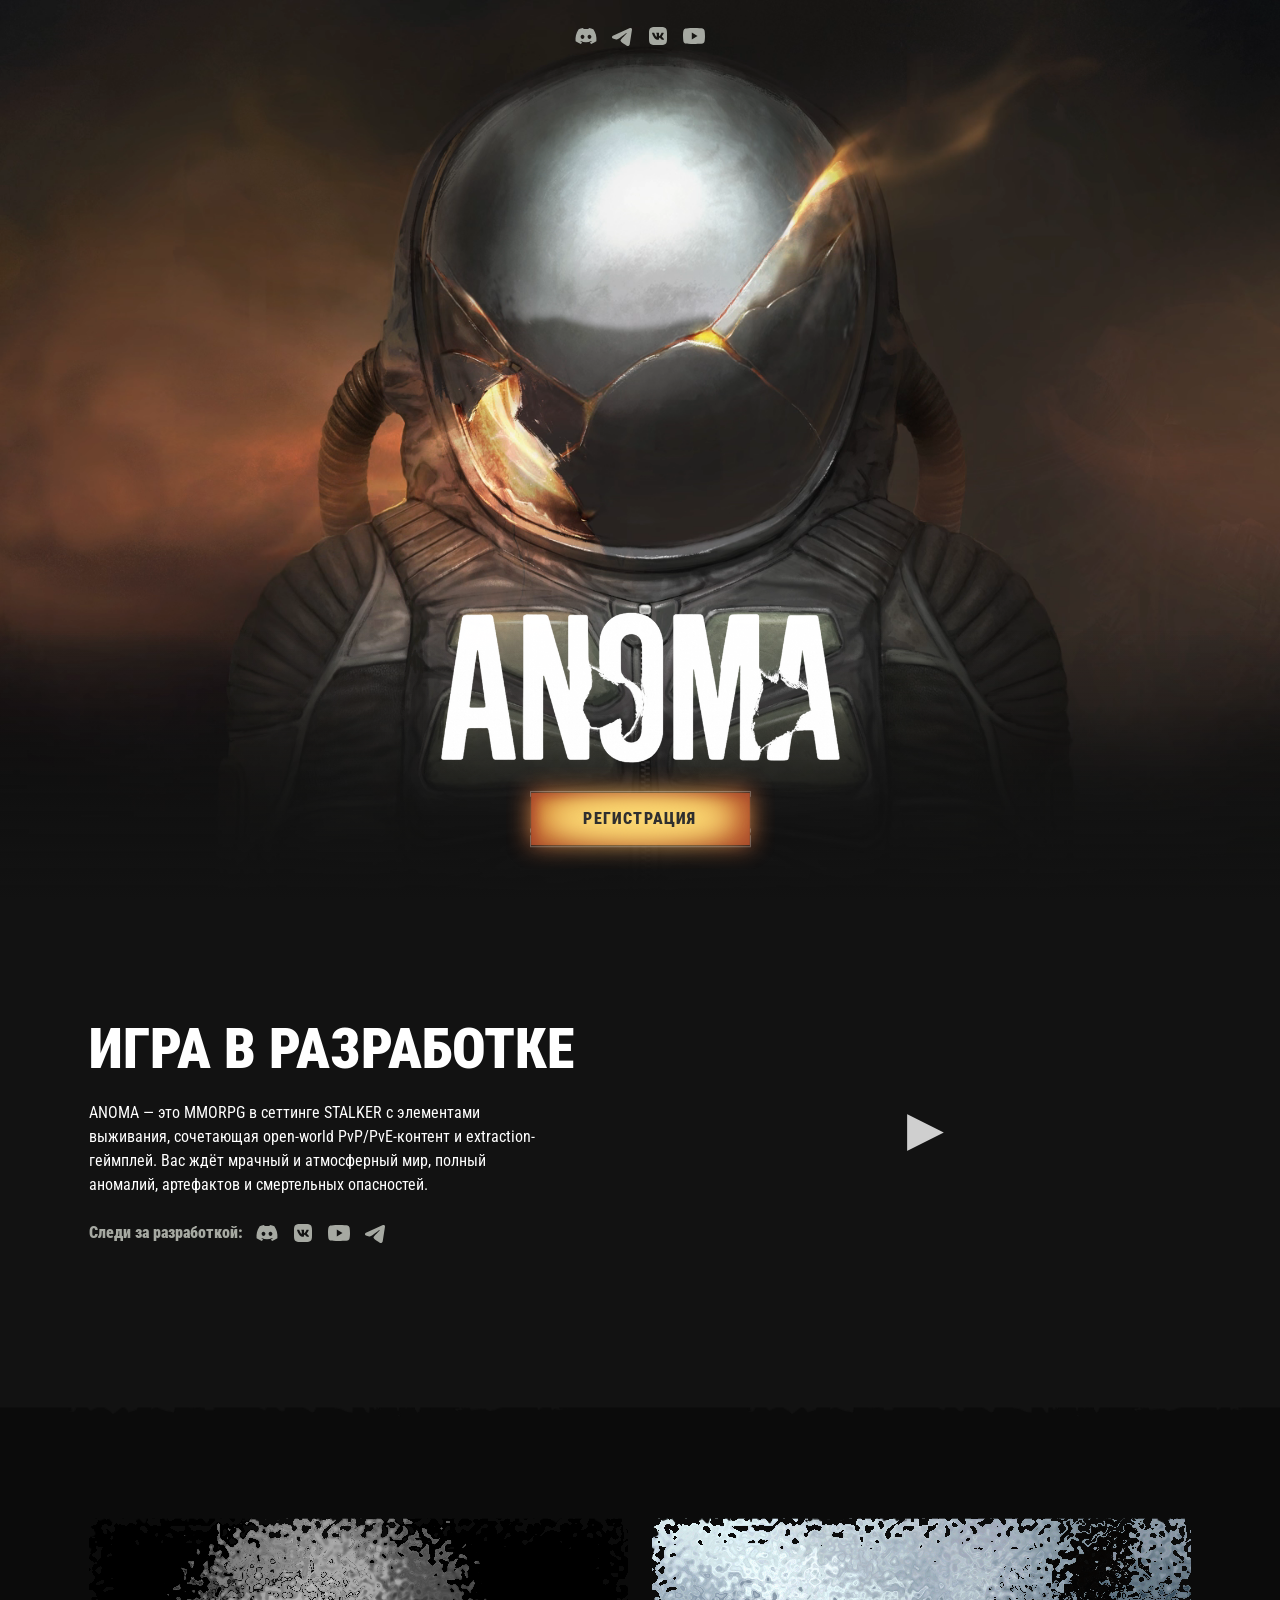
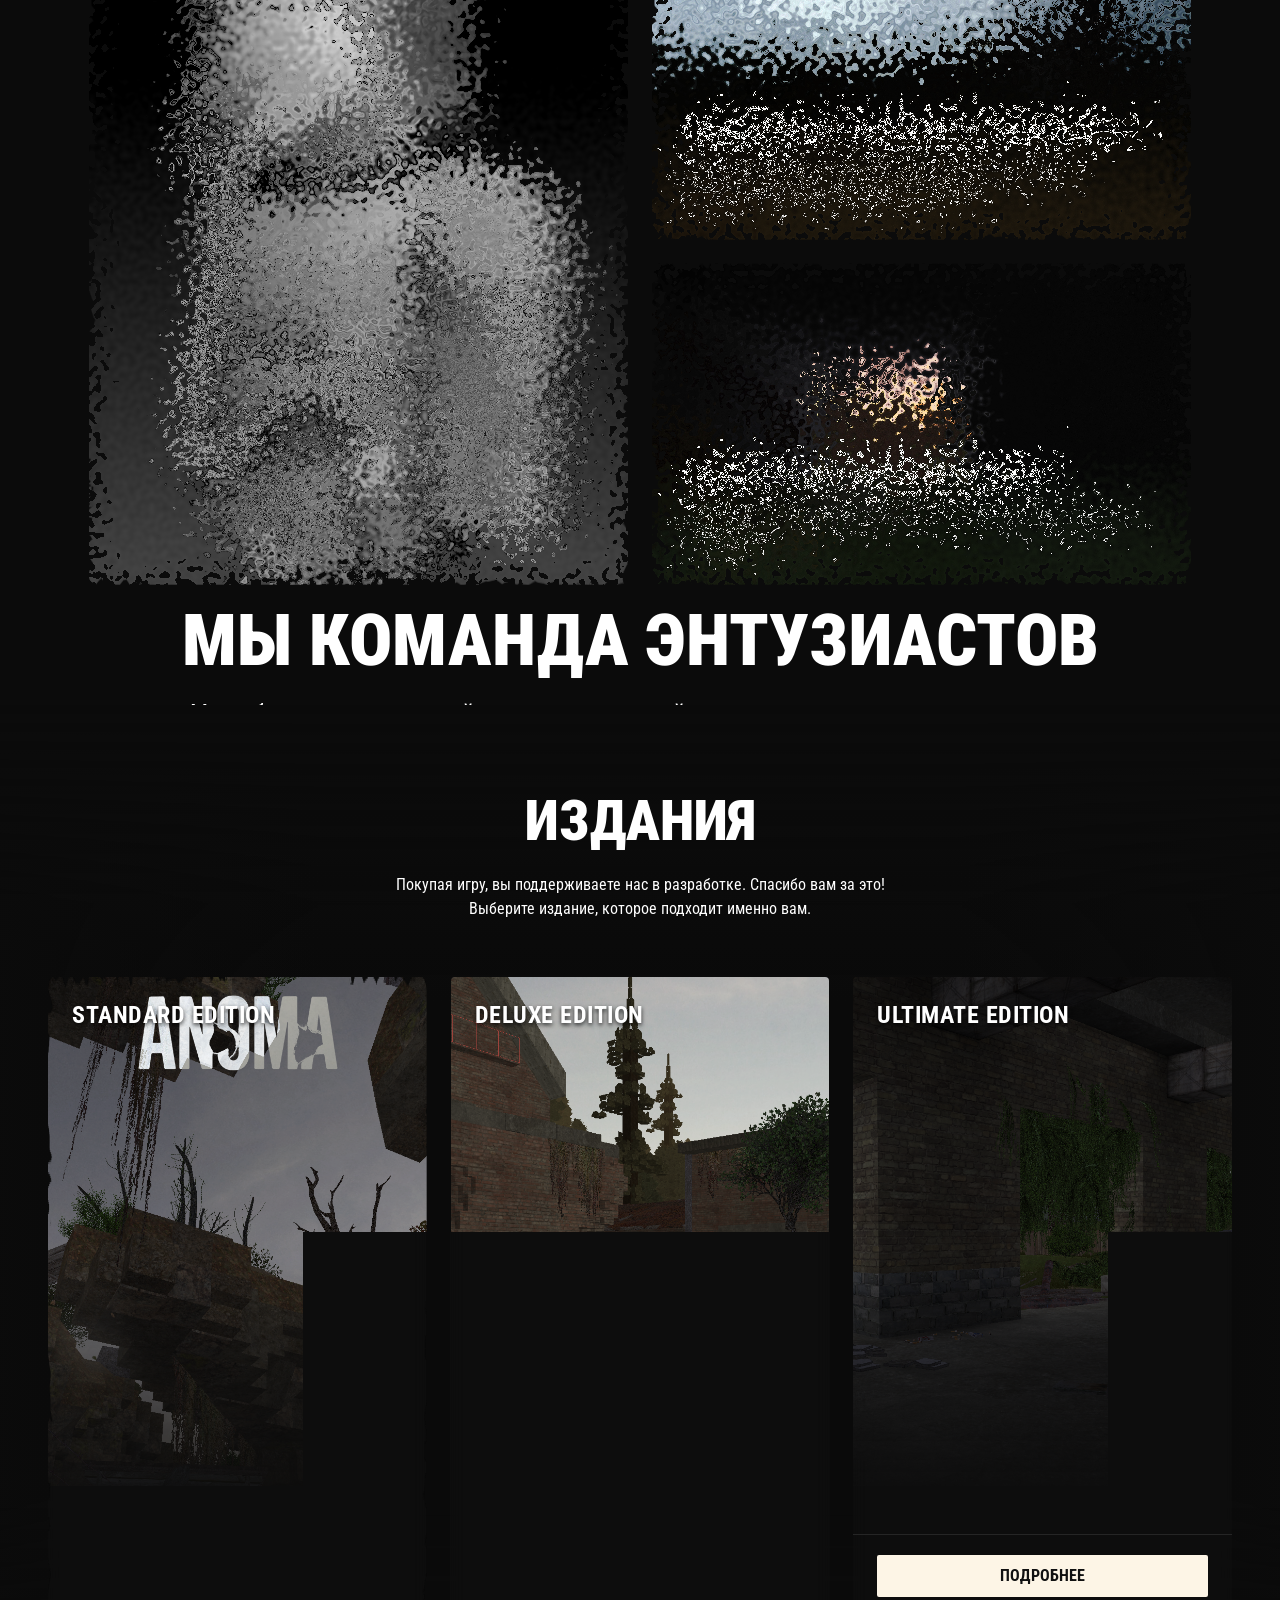
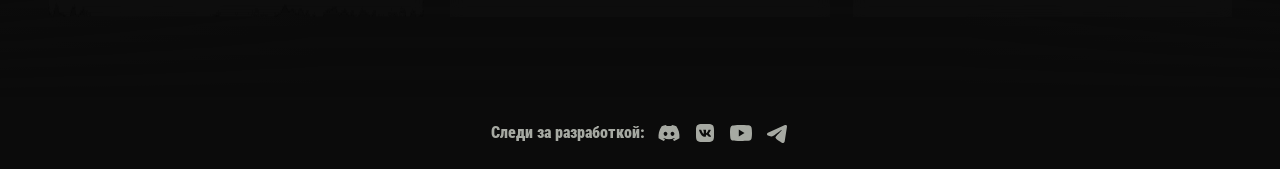
==== commit 2c9c08f9: "наброски монетизации" ====
--- a/index.html
+++ b/index.html
@@ -1,4 +1,4 @@
-﻿<!DOCTYPE html>
+<!DOCTYPE html>
 <html lang="ru">
 
 <head>
@@ -95,6 +95,61 @@
 
   <div class="cursor-distortion" aria-hidden="true"></div>
 
+  <header class="header" id="header" aria-label="Шапка сайта">
+    <div class="container header__inner">
+      <div class="header__left">
+        <button class="header__burger" id="btnBurger" aria-label="Открыть меню" aria-expanded="false">
+          <span></span>
+          <span></span>
+          <span></span>
+        </button>
+        <a href="#" class="header__logo-link" aria-label="На главную">
+          <img src="./assets/img/logo.png" alt="ANOMA Logo" class="header__logo">
+        </a>
+        <nav class="header__nav" aria-label="Основная навигация">
+          <a href="#" class="header__nav-link">FAQ</a>
+          <a href="https://vk.me/anoma_ufo" target="_blank" rel="noopener" class="header__nav-link">Поддержка</a>
+        </nav>
+      </div>
+
+      <div class="header__socials">
+        <a href="https://discord.com/invite/6MUMWm6wPn" class="header__social-link" aria-label="Discord" target="_blank" rel="noopener">
+          <img src="./assets/img/discord.svg" alt="Discord" width="24" height="24">
+        </a>
+        <a href="https://t.me/anoma_ufo" class="header__social-link" aria-label="Telegram" target="_blank" rel="noopener">
+          <img src="./assets/img/telegram.svg" alt="Telegram" width="24" height="24">
+        </a>
+        <a href="https://vk.com/anoma_ufo" class="header__social-link" aria-label="VK" target="_blank" rel="noopener">
+          <img src="./assets/img/vk.svg" alt="VK" width="24" height="24">
+        </a>
+        <a href="https://www.youtube.com/@anoma_ufo" class="header__social-link" aria-label="YouTube" target="_blank" rel="noopener">
+          <img src="./assets/img/youtube.svg" alt="YouTube" width="24" height="24">
+        </a>
+      </div>
+
+      <div class="header__right">
+        <button class="header__cta">ВЫБРАТЬ ИЗДАНИЕ</button>
+      </div>
+    </div>
+  </header>
+
+  <div class="mobile-menu" id="mobileMenu" aria-hidden="true">
+    <div class="mobile-menu__overlay"></div>
+
+    <div class="mobile-menu__content">
+      <nav class="mobile-menu__nav">
+        <a href="#" class="mobile-menu__link">FAQ</a>
+        <a href="https://vk.me/anoma_ufo" target="_blank" rel="noopener" class="mobile-menu__link">Поддержка</a>
+      </nav>
+      <button id="btnOpenPreregMobile" class="hero__cta" aria-label="Открыть окно регистрации">
+        <img class="hero__cta-default" src="./assets/img/btn-default.svg" alt="">
+        <img class="hero__cta-hover" src="./assets/img/btn-hover.svg" alt="">
+        <span class="hero__cta-text">РЕГИСТРАЦИЯ</span>
+      </button>
+      <button class="mobile-menu__cta">ВЫБРАТЬ ИЗДАНИЕ</button>
+    </div>
+  </div>
+
   <main>
     <section class="hero" id="hero" aria-label="Главный экран">
       <video class="hero__image" autoplay muted loop playsinline>
@@ -121,10 +176,10 @@
           <span class="sr-only">ANOMA — STALKER MMO</span>
           <img class="hero__logo" src="./assets/img/logo.png" alt="">
         </h1>
-        <button id="btnOpenPrereg" class="hero__cta" aria-label="Открыть окно предрегистрации">
+        <button id="btnOpenPrereg" class="hero__cta" aria-label="Открыть окно регистрации">
           <img class="hero__cta-default" src="./assets/img/btn-default.svg" alt="">
           <img class="hero__cta-hover" src="./assets/img/btn-hover.svg" alt="">
-          <span class="hero__cta-text">ПРЕДРЕГИСТРАЦИЯ</span>
+          <span class="hero__cta-text">РЕГИСТРАЦИЯ</span>
         </button>
       </div>
     </section>
@@ -309,6 +364,134 @@
       </div>
     </section>
 
+    <section class="section section--screenshot" id="screenshot" aria-label="Скриншот игры">
+      <div class="screenshot__bg">
+        <img src="./assets/img/screenshot.png" alt="" class="screenshot__bg-img screenshot__bg-img--1" loading="lazy" aria-hidden="true">
+        <img src="./assets/img/screenshot2.png" alt="" class="screenshot__bg-img screenshot__bg-img--2" loading="lazy" aria-hidden="true">
+        <img src="./assets/img/screenshot3.png" alt="" class="screenshot__bg-img screenshot__bg-img--3" loading="lazy" aria-hidden="true">
+        <div class="screenshot__overlay"></div>
+      </div>
+      <div class="container screenshot__content">
+        <div class="screenshot__header">
+          <h2 class="about__title screenshot__title">ИЗДАНИЯ</h2>
+          <p class="about__desc screenshot__desc">
+            Покупая игру, вы поддерживаете нас в разработке. Спасибо вам за это!<br class="br-desktop">
+            Выберите издание, которое подходит именно вам.
+          </p>
+        </div>
+
+        <div class="editions__grid">
+          <!-- Standard Edition -->
+          <a href="#" class="editions__card editions__card--standard">
+            <div class="editions__card-header">
+              <h3 class="editions__card-title">STANDARD EDITION</h3>
+            </div>
+            <div class="editions__card-body">
+              <img src="./assets/img/screenshot.png" alt="Standard Edition" class="editions__card-cover" loading="lazy">
+              <div class="editions__card-features">
+                <ul class="editions__features-list">
+                  <li class="editions__feature-item">
+                    <img src="./assets/img/favicon.svg" alt="" width="20" height="20" class="editions__feature-icon"> Базовая игра
+                  </li>
+                  <li class="editions__feature-item">
+                    <img src="./assets/img/favicon.svg" alt="" width="20" height="20" class="editions__feature-icon"> Доступ в ЗБТ
+                  </li>
+                  <li class="editions__feature-item">
+                    <img src="./assets/img/favicon.svg" alt="" width="20" height="20" class="editions__feature-icon"> Стартовый набор экипировки
+                  </li>
+                </ul>
+              </div>
+            </div>
+            <div class="editions__card-footer">
+              <span class="editions__buy-btn" aria-label="Подробнее Standard Edition">
+                ПОДРОБНЕЕ
+              </span>
+            </div>
+          </a>
+
+          <!-- Deluxe Edition -->
+          <a href="#" class="editions__card editions__card--deluxe">
+            <div class="editions__card-header">
+              <h3 class="editions__card-title">DELUXE EDITION</h3>
+            </div>
+            <div class="editions__card-body">
+              <img src="./assets/img/screenshot2.png" alt="Deluxe Edition" class="editions__card-cover" loading="lazy">
+              <div class="editions__card-features">
+                <ul class="editions__features-list">
+                  <li class="editions__feature-item">
+                    <img src="./assets/img/favicon.svg" alt="" width="20" height="20" class="editions__feature-icon"> Базовая игра
+                  </li>
+                  <li class="editions__feature-item">
+                    <img src="./assets/img/favicon.svg" alt="" width="20" height="20" class="editions__feature-icon"> Доступ в ЗБТ
+                  </li>
+                  <li class="editions__feature-item">
+                    <img src="./assets/img/favicon.svg" alt="" width="20" height="20" class="editions__feature-icon"> Улучшенный набор экипировки
+                  </li>
+                  <li class="editions__feature-item">
+                    <img src="./assets/img/favicon.svg" alt="" width="20" height="20" class="editions__feature-icon"> Эксклюзивный камуфляж
+                  </li>
+                  <li class="editions__feature-item">
+                    <img src="./assets/img/favicon.svg" alt="" width="20" height="20" class="editions__feature-icon"> Цифровой артбук
+                  </li>
+                  <li class="editions__feature-item">
+                    <img src="./assets/img/favicon.svg" alt="" width="20" height="20" class="editions__feature-icon"> Оригинальный саундтрек
+                  </li>
+                </ul>
+              </div>
+            </div>
+            <div class="editions__card-footer">
+              <span class="editions__buy-btn" aria-label="Подробнее Deluxe Edition">
+                ПОДРОБНЕЕ
+              </span>
+            </div>
+          </a>
+
+          <!-- Ultimate Edition -->
+          <a href="#" class="editions__card editions__card--ultimate">
+            <div class="editions__card-header">
+              <h3 class="editions__card-title">ULTIMATE EDITION</h3>
+            </div>
+            <div class="editions__card-body">
+              <img src="./assets/img/screenshot3.png" alt="Ultimate Edition" class="editions__card-cover" loading="lazy">
+              <div class="editions__card-features">
+                <ul class="editions__features-list">
+                  <li class="editions__feature-item">
+                    <img src="./assets/img/favicon.svg" alt="" width="20" height="20" class="editions__feature-icon"> Базовая игра
+                  </li>
+                  <li class="editions__feature-item">
+                    <img src="./assets/img/favicon.svg" alt="" width="20" height="20" class="editions__feature-icon"> Доступ в ЗБТ
+                  </li>
+                  <li class="editions__feature-item">
+                    <img src="./assets/img/favicon.svg" alt="" width="20" height="20" class="editions__feature-icon"> Максимальный набор экипировки
+                  </li>
+                  <li class="editions__feature-item">
+                    <img src="./assets/img/favicon.svg" alt="" width="20" height="20" class="editions__feature-icon"> Эксклюзивный камуфляж
+                  </li>
+                  <li class="editions__feature-item">
+                    <img src="./assets/img/favicon.svg" alt="" width="20" height="20" class="editions__feature-icon"> Цифровой артбук
+                  </li>
+                  <li class="editions__feature-item">
+                    <img src="./assets/img/favicon.svg" alt="" width="20" height="20" class="editions__feature-icon"> Оригинальный саундтрек
+                  </li>
+                  <li class="editions__feature-item">
+                    <img src="./assets/img/favicon.svg" alt="" width="20" height="20" class="editions__feature-icon"> Бонусный побочный квест
+                  </li>
+                  <li class="editions__feature-item">
+                    <img src="./assets/img/favicon.svg" alt="" width="20" height="20" class="editions__feature-icon"> Сезонный пропуск
+                  </li>
+                </ul>
+              </div>
+            </div>
+            <div class="editions__card-footer">
+              <span class="editions__buy-btn" aria-label="Подробнее Ultimate Edition">
+                ПОДРОБНЕЕ
+              </span>
+            </div>
+          </a>
+        </div>
+      </div>
+    </section>
+
   </main>
 
   <footer class="footer" id="footer">
@@ -354,7 +537,7 @@
       <img src="./assets/img/popup.png" alt="" class="prereg-modal__bg" aria-hidden="true" loading="lazy">
       <div class="prereg-modal__inner">
         <h2 id="preregTitle" class="prereg-modal__title">МЫ УЖЕ ГРЕЕМ СЕРВЕРА ;)</h2>
-        <p class="prereg-modal__desc">Предрегистрации пока нет. Мы сообщим о раннем доступе в <br>соцсетях и ты первым
+        <p class="prereg-modal__desc">Регистрации пока нет. Мы сообщим о раннем доступе в <br>соцсетях и ты первым
           залутаешь свой ник!</p>
         <div class="prereg-modal__socials">
           <a href="https://discord.com/invite/6MUMWm6wPn" class="prereg-modal__social-link" aria-label="Discord"
@@ -378,6 +561,80 @@
     </div>
   </div>
 
+  <div class="editions-modal" id="editionsModal" role="dialog" aria-modal="true" aria-hidden="true" aria-labelledby="editionsTitle">
+    <div class="editions-modal__overlay"></div>
+    <div class="editions-modal__content" tabindex="-1">
+      <button class="editions-modal__close" aria-label="Закрыть">&times;</button>
+      
+      <div class="editions-modal__tabs" role="tablist" aria-label="Издания">
+        <button class="editions-modal__tab" role="tab" aria-selected="false" data-target="standard">STANDARD EDITION</button>
+        <button class="editions-modal__tab" role="tab" aria-selected="false" data-target="deluxe">DELUXE EDITION</button>
+        <button class="editions-modal__tab editions-modal__tab--active" role="tab" aria-selected="true" data-target="ultimate">ULTIMATE EDITION</button>
+      </div>
+
+      <div class="editions-modal__body">
+        <div class="editions-modal__gallery">
+          <div class="editions-gallery__main">
+            <img src="./assets/img/screenshot3.png" alt="Edition Cover" class="editions-gallery__img">
+          </div>
+          <!-- Grid items with placeholders -->
+          <div class="editions-gallery__item" data-tier="standard"><img src="./assets/img/favicon.svg" alt=""><div class="editions-gallery__bar"></div></div>
+          <div class="editions-gallery__item" data-tier="standard"><img src="./assets/img/favicon.svg" alt=""><div class="editions-gallery__bar"></div></div>
+          <div class="editions-gallery__item" data-tier="standard"><img src="./assets/img/favicon.svg" alt=""><div class="editions-gallery__bar"></div></div>
+          <div class="editions-gallery__item" data-tier="deluxe"><img src="./assets/img/favicon.svg" alt=""><div class="editions-gallery__bar"></div></div>
+          <div class="editions-gallery__item" data-tier="deluxe"><img src="./assets/img/favicon.svg" alt=""><div class="editions-gallery__bar"></div></div>
+          <div class="editions-gallery__item" data-tier="deluxe"><img src="./assets/img/favicon.svg" alt=""><div class="editions-gallery__bar"></div></div>
+          <div class="editions-gallery__item" data-tier="deluxe"><img src="./assets/img/favicon.svg" alt=""><div class="editions-gallery__bar"></div></div>
+          <div class="editions-gallery__item" data-tier="deluxe"><img src="./assets/img/favicon.svg" alt=""><div class="editions-gallery__bar"></div></div>
+          <div class="editions-gallery__item" data-tier="ultimate"><img src="./assets/img/favicon.svg" alt=""><div class="editions-gallery__bar"></div></div>
+          <div class="editions-gallery__item" data-tier="ultimate"><img src="./assets/img/favicon.svg" alt=""><div class="editions-gallery__bar"></div></div>
+          <div class="editions-gallery__item" data-tier="ultimate"><img src="./assets/img/favicon.svg" alt=""><div class="editions-gallery__bar"></div></div>
+          <div class="editions-gallery__item" data-tier="ultimate"><img src="./assets/img/favicon.svg" alt=""><div class="editions-gallery__bar"></div></div>
+          <div class="editions-gallery__item" data-tier="ultimate"><img src="./assets/img/favicon.svg" alt=""><div class="editions-gallery__bar"></div></div>
+          <div class="editions-gallery__item" data-tier="ultimate"><img src="./assets/img/favicon.svg" alt=""><div class="editions-gallery__bar"></div></div>
+        </div>
+
+        <div class="editions-modal__info">
+          <p class="editions-modal__desc" id="editionsDesc">
+            Цифровое издание Ultimate предоставляет доступ к полной игре, включает цифровые бонусы из других изданий и эксклюзивные бонусы Ultimate.
+          </p>
+          
+          <div class="editions-modal__purchase">
+            <span class="editions-modal__price" id="editionsPrice">35 900,00 KZT</span>
+            <button class="editions-modal__buy-btn">
+              <svg width="20" height="20" viewBox="0 0 24 24" fill="none" xmlns="http://www.w3.org/2000/svg" class="editions-modal__buy-icon" aria-hidden="true">
+                <path d="M7 18C5.9 18 5.01 18.9 5.01 20C5.01 21.1 5.9 22 7 22C8.1 22 9 21.1 9 20C9 18.9 8.1 18 7 18ZM1 2V4H3L6.6 11.59L5.24 14.04C5.09 14.32 5 14.65 5 15C5 16.1 5.9 17 7 17H19V15H7.42C7.28 15 7.17 14.89 7.17 14.75L7.2 14.63L8.1 13H15.55C16.3 13 16.96 12.59 17.3 11.97L20.88 5.48C20.96 5.34 21 5.17 21 5C21 4.45 20.55 4 20 4H5.21L4.27 2H1ZM17 18C15.9 18 15.01 18.9 15.01 20C15.01 21.1 15.9 22 17 22C18.1 22 19 21.1 19 20C19 18.9 18.1 18 17 18Z" fill="currentColor"/>
+              </svg>
+              КУПИТЬ
+            </button>
+          </div>
+
+          <div class="editions-modal__features">
+            <ul class="editions-modal__features-list">
+              <li class="editions-modal__feature" data-tier="standard">Базовая игра</li>
+              <li class="editions-modal__feature" data-tier="ultimate">Бонусное побочное задание</li>
+              <li class="editions-modal__feature" data-tier="deluxe">Приложение с официальным артбуком и оригинальным саундтреком</li>
+              
+              <li class="editions-modal__feature" data-tier="standard"><span class="editions-modal__feature-bullet"></span>Пистолет ПТМ «Монолит» (только одиночная кампания)</li>
+              <li class="editions-modal__feature" data-tier="standard"><span class="editions-modal__feature-bullet"></span>Штурмовая винтовка AR416 «Монолит» (переносится в многопользовательский режим)</li>
+              <li class="editions-modal__feature" data-tier="standard"><span class="editions-modal__feature-bullet"></span>Пистолет-пулемёт Integral-A, модификация «Риман» (только одиночная кампания)</li>
+              <li class="editions-modal__feature" data-tier="deluxe"><span class="editions-modal__feature-bullet"></span>Штурмовая винтовка CA «Лавина», модификация «Габион» (только одиночная кампания)</li>
+              <li class="editions-modal__feature" data-tier="deluxe"><span class="editions-modal__feature-bullet"></span>Снайперская винтовка M701, модификация «Зверолов» (переносится в многопользовательский режим)</li>
+              <li class="editions-modal__feature" data-tier="deluxe"><span class="editions-modal__feature-bullet"></span>Дробовик M860 «Монолит» (переносится в многопользовательский режим)</li>
+              
+              <li class="editions-modal__feature" data-tier="ultimate"><span class="editions-modal__feature-bullet"></span>Револьвер Rhino, модификация "Model Competitor" (переносится в многопользовательский режим)</li>
+              <li class="editions-modal__feature" data-tier="ultimate"><span class="editions-modal__feature-bullet"></span>Пистолет-пулемёт Viper «Монолит» (переносится в многопользовательский режим)</li>
+              <li class="editions-modal__feature" data-tier="ultimate"><span class="editions-modal__feature-bullet"></span>Штурмовая винтовка «Фора-221», модификация «Колыбельная» (переносится в многопользовательский режим)</li>
+              <li class="editions-modal__feature" data-tier="ultimate"><span class="editions-modal__feature-bullet"></span>Гладкоствольное ружье Д-12, модификация «Маргач Д-12MT» (переносится в многопользовательский режим)</li>
+              <li class="editions-modal__feature" data-tier="ultimate"><span class="editions-modal__feature-bullet"></span>Комбинезон «СЕВА», модификация «Странник» (переносится в многопользовательский режим)</li>
+              <li class="editions-modal__feature" data-tier="ultimate"><span class="editions-modal__feature-bullet"></span>Комбинезон ССП-100М НИИЧАЗ (переносится в многопользовательский режим)</li>
+            </ul>
+          </div>
+        </div>
+      </div>
+    </div>
+  </div>
+
   <script src="./assets/js/main.js" defer></script>
 
   <div class="sidor-easter-egg" id="sidorEasterEgg" aria-hidden="true">
--- a/assets/css/styles.css
+++ b/assets/css/styles.css
@@ -1,4 +1,4 @@
-﻿:root {
+:root {
 
   --clr-bg: #121212;
   --clr-bg-alt: #161616;
@@ -197,6 +197,250 @@
   text-align: center;
 }
 
+/* ═══════════════════════════════════════════
+   Header (Sticky)
+   ═══════════════════════════════════════════ */
+.header {
+  position: fixed;
+  top: 0;
+  left: 0;
+  width: 100%;
+  z-index: var(--z-header);
+  background: linear-gradient(to bottom, rgba(11, 11, 11, 0.95) 0%, transparent 100%);
+  opacity: 0;
+  visibility: hidden;
+  transform: translateY(-100%);
+  transition: opacity 0.4s ease, transform 0.4s ease, visibility 0.4s ease;
+  padding-block: 16px;
+}
+
+.header.header--visible {
+  opacity: 1;
+  visibility: visible;
+  transform: translateY(0);
+}
+
+.header.is-menu-open {
+  background: transparent;
+}
+
+.header__inner {
+  display: flex;
+  align-items: center;
+  justify-content: space-between;
+  position: relative;
+}
+
+.header__left {
+  display: flex;
+  align-items: center;
+  gap: 32px;
+}
+
+.header__logo {
+  height: 40px;
+  width: auto;
+}
+
+.header__nav {
+  display: flex;
+  align-items: center;
+  gap: 24px;
+}
+
+.header__nav-link {
+  font-family: 'Roboto Condensed', sans-serif;
+  font-weight: 600;
+  font-size: 16px;
+  color: var(--clr-text-heading);
+  text-transform: uppercase;
+  transition: color 0.2s ease;
+}
+
+.header__nav-link:hover {
+  color: var(--clr-accent);
+}
+
+.header__socials {
+  display: flex;
+  align-items: center;
+  gap: 16px;
+  position: absolute;
+  left: 50%;
+  transform: translateX(-50%);
+}
+
+.header__social-link {
+  display: flex;
+  transition: opacity 0.2s ease;
+}
+
+.header__social-link:hover {
+  opacity: 0.7;
+}
+
+.header__cta {
+  height: 40px;
+  padding-inline: 24px;
+  background-color: rgba(11, 11, 11, 0.452);
+  color: #F5CD6C;
+  border: 2px solid #F5CD6C;
+  font-family: 'Roboto Condensed', sans-serif;
+  font-weight: 900;
+  font-size: 14px;
+  text-transform: uppercase;
+  border-radius: 0px;
+  transition: all 0.3s ease;
+}
+
+.header__cta:hover {
+  background-color: rgba(192, 82, 33, 0.1);
+  box-shadow: 0 0 15px rgba(192, 82, 33, 0.6), inset 0 0 10px rgba(192, 82, 33, 0.4);
+  text-shadow: 0 0 8px rgba(192, 82, 33, 0.8);
+}
+
+.header__burger {
+  display: none;
+  width: 32px;
+  height: 24px;
+  position: relative;
+  z-index: calc(var(--z-header) + 10);
+  background: none;
+  border: none;
+  cursor: pointer;
+  padding: 0;
+}
+
+.header__burger span {
+  position: absolute;
+  left: 0;
+  width: 100%;
+  height: 2px;
+  background-color: #fff;
+  transition: 0.3s ease;
+}
+
+.header__burger span:nth-child(1) {
+  top: 0;
+}
+
+.header__burger span:nth-child(2) {
+  top: 50%;
+  transform: translateY(-50%);
+}
+
+.header__burger span:nth-child(3) {
+  bottom: 0;
+}
+
+.header__burger.is-active span:nth-child(1) {
+  top: 50%;
+  transform: translateY(-50%) rotate(45deg);
+}
+
+.header__burger.is-active span:nth-child(2) {
+  opacity: 0;
+}
+
+.header__burger.is-active span:nth-child(3) {
+  top: 50%;
+  transform: translateY(-50%) rotate(-45deg);
+}
+
+/* ═══════════════════════════════════════════
+   Mobile Menu Overlay
+   ═══════════════════════════════════════════ */
+.mobile-menu {
+  position: fixed;
+  inset: 0;
+  z-index: calc(var(--z-header) - 1);
+  display: flex;
+  align-items: center;
+  justify-content: center;
+  opacity: 0;
+  visibility: hidden;
+  transition: opacity 0.4s ease, visibility 0.4s ease;
+}
+
+.mobile-menu.is-open {
+  opacity: 1;
+  visibility: visible;
+}
+
+.mobile-menu__overlay {
+  position: absolute;
+  inset: 0;
+  background: rgba(0, 0, 0, 0.7);
+  backdrop-filter: blur(12px);
+  -webkit-backdrop-filter: blur(12px);
+}
+
+.mobile-menu__content {
+  position: relative;
+  z-index: 2;
+  display: flex;
+  flex-direction: column;
+  align-items: center;
+  gap: 24px;
+}
+
+.mobile-menu__nav {
+  display: flex;
+  flex-direction: column;
+  align-items: center;
+  gap: 12px;
+}
+
+.mobile-menu__link {
+  font-family: 'Roboto Condensed', sans-serif;
+  font-weight: 900;
+  font-size: 32px;
+  color: #fff;
+  text-transform: uppercase;
+  transition: color 0.2s ease;
+}
+
+.mobile-menu__link:hover {
+  color: var(--clr-accent);
+}
+
+.mobile-menu__cta {
+  width: 220px;
+  height: 54px;
+  margin-top: -24px;
+  display: flex;
+  align-items: center;
+  justify-content: center;
+  background-color: rgba(11, 11, 11, 0.452);
+  color: #F5CD6C;
+  border: 2px solid #F5CD6C;
+  font-family: 'Roboto Condensed', sans-serif;
+  font-weight: 900;
+  font-size: 16px;
+  text-transform: uppercase;
+  border-radius: 0px;
+  transition: all 0.3s ease;
+}
+
+.mobile-menu__cta:hover {
+  background-color: rgba(192, 82, 33, 0.1);
+  box-shadow: 0 0 15px rgba(192, 82, 33, 0.6), inset 0 0 10px rgba(192, 82, 33, 0.4);
+  text-shadow: 0 0 8px rgba(192, 82, 33, 0.8);
+}
+
+@media (max-width: 992px) {
+
+  .header__nav,
+  .header__cta,
+  .header__logo-link {
+    display: none;
+  }
+
+  .header__burger {
+    display: block;
+  }
+}
+
 .hero {
   position: relative;
   width: 100%;
@@ -921,6 +1165,369 @@
 
   100% {
     transform: translateX(-50%);
+  }
+}
+
+/* ═══════════════════════════════════════════
+   Screenshot Section
+   ═══════════════════════════════════════════ */
+.section--screenshot {
+  position: relative;
+  width: 100%;
+  min-height: 80vh;
+  display: flex;
+  align-items: center;
+  justify-content: center;
+  overflow: hidden;
+  padding: 0;
+  background-color: #0B0B0B;
+}
+
+.screenshot__bg {
+  position: absolute;
+  inset: 0;
+  width: 100%;
+  height: 100%;
+  z-index: 0;
+  -webkit-mask-image: linear-gradient(
+    to bottom,
+    transparent 0%,
+    black 20%,
+    black 80%,
+    transparent 100%
+  );
+  mask-image: linear-gradient(
+    to bottom,
+    transparent 0%,
+    black 20%,
+    black 80%,
+    transparent 100%
+  );
+}
+
+.screenshot__bg-img {
+  position: absolute;
+  top: 0;
+  left: 0;
+  width: 100%;
+  height: 100%;
+  object-fit: cover;
+  object-position: center;
+  display: block;
+  opacity: 0;
+  animation: anomalyFade 9s infinite;
+}
+
+.screenshot__bg-img--1 {
+  animation-delay: 0s;
+}
+
+.screenshot__bg-img--2 {
+  animation-delay: -6s;
+}
+
+.screenshot__bg-img--3 {
+  animation-delay: -3s;
+}
+
+@keyframes anomalyFade {
+  0% {
+    opacity: 1;
+    transform: scale(1);
+    filter: blur(0px) contrast(1);
+  }
+  20% {
+    opacity: 1;
+    transform: scale(1.02);
+    filter: blur(0px) contrast(1);
+  }
+  33.33% {
+    opacity: 0;
+    transform: scale(1.04);
+    filter: blur(2px) contrast(1.2);
+  }
+  86.66% {
+    opacity: 0;
+    transform: scale(0.98);
+    filter: blur(2px) contrast(1.2);
+  }
+  100% {
+    opacity: 1;
+    transform: scale(1);
+    filter: blur(0px) contrast(1);
+  }
+}
+
+.screenshot__overlay {
+  position: absolute;
+  inset: 0;
+  background: 
+    linear-gradient(to right, rgba(11, 11, 11, 0.95) 0%, rgba(11, 11, 11, 0) 25%, rgba(11, 11, 11, 0) 75%, rgba(11, 11, 11, 0.95) 100%),
+    linear-gradient(to bottom, rgba(11, 11, 11, 1) 0%, rgba(11, 11, 11, 0) 30%, rgba(11, 11, 11, 0) 100%);
+  background-color: rgba(11, 11, 11, 0.6);
+  pointer-events: none;
+}
+
+.screenshot__content {
+  position: relative;
+  z-index: 1;
+  text-align: center;
+  display: flex;
+  flex-direction: column;
+  align-items: center;
+  gap: 16px;
+  width: 100%;
+  padding-block: 80px;
+}
+
+.screenshot__title {
+  margin: 0 0 16px 0;
+}
+
+.screenshot__desc {
+  margin: 0;
+}
+
+.screenshot__separator {
+  display: block;
+  margin: 16px auto;
+  max-width: 320px;
+  width: 100%;
+  height: auto;
+}
+
+.screenshot__header {
+  margin-bottom: 40px;
+}
+
+/* ═══════════════════════════════════════════
+   Editions Cards
+   ═══════════════════════════════════════════ */
+.editions__grid {
+  display: grid;
+  grid-template-columns: repeat(3, 1fr);
+  gap: 24px;
+  width: 100%;
+}
+
+.editions__card {
+  text-decoration: none;
+  color: inherit;
+  display: flex;
+  flex-direction: column;
+  background: rgba(15, 15, 15, 0.6);
+  border: none;
+  border-radius: 4px;
+  padding: 0;
+  display: flex;
+  flex-direction: column;
+  position: relative;
+  overflow: hidden;
+  backdrop-filter: blur(8px);
+  -webkit-backdrop-filter: blur(8px);
+  min-height: 640px;
+}
+
+/* Atmospheric Glows */
+.editions__card::before {
+  content: '';
+  position: absolute;
+  top: -50px;
+  left: 50%;
+  transform: translateX(-50%);
+  width: 80%;
+  height: 100px;
+  filter: blur(40px);
+  z-index: 0;
+  opacity: 0.6;
+  pointer-events: none;
+}
+
+.editions__card--standard {
+  -webkit-mask: url(#tile-mask-2);
+  mask: url(#tile-mask-2);
+}
+
+.editions__card--standard::before {
+  background: #4ade80; /* Green glow */
+}
+
+.editions__card--deluxe {
+  -webkit-mask: url(#tile-mask-3);
+  mask: url(#tile-mask-3);
+}
+
+.editions__card--deluxe::before {
+  background: #3b82f6; /* Blue glow */
+}
+
+.editions__card--ultimate {
+  -webkit-mask: url(#tile-mask-1);
+  mask: url(#tile-mask-1);
+}
+
+.editions__card--ultimate::before {
+  background: #f97316; /* Orange glow */
+}
+
+.editions__card-header,
+.editions__card-body,
+.editions__card-footer {
+  position: relative;
+  z-index: 1;
+}
+
+.editions__card-header {
+  position: absolute;
+  top: 0;
+  left: 0;
+  width: 100%;
+  padding: 24px;
+  margin-bottom: 0;
+  text-align: left;
+  z-index: 2;
+}
+
+.editions__card-title {
+  font-family: 'Roboto Condensed', sans-serif;
+  font-size: 24px;
+  font-weight: 700;
+  color: #fff;
+  margin: 0;
+  text-transform: uppercase;
+  letter-spacing: 0.5px;
+  text-shadow: 0 2px 4px rgba(0, 0, 0, 0.8);
+}
+
+.editions__card-body {
+  flex: 1;
+  display: flex;
+  width: 100%;
+  margin-bottom: 0;
+  z-index: 1;
+}
+
+.editions__card-body::after {
+  content: '';
+  position: absolute;
+  inset: 0;
+  background: rgba(0, 0, 0, 0.75);
+  opacity: 0;
+  transition: opacity 0.4s ease;
+  z-index: 1;
+  pointer-events: none;
+}
+
+.editions__card:hover .editions__card-body::after {
+  opacity: 1;
+}
+
+.editions__card-cover {
+  width: 100%;
+  height: 100%;
+  object-fit: cover;
+  object-position: top center;
+  border-radius: 0;
+  box-shadow: none;
+  -webkit-mask-image: linear-gradient(to bottom, black 50%, transparent 100%);
+  mask-image: linear-gradient(to bottom, black 50%, transparent 100%);
+  transition: filter 0.4s ease, transform 0.4s ease;
+}
+
+.editions__card-features {
+  position: absolute;
+  top: 72px; /* Below the header title */
+  left: 0;
+  right: 0;
+  bottom: 0;
+  padding: 0 24px;
+  z-index: 2;
+  opacity: 0;
+  transform: translateY(20px);
+  transition: opacity 0.4s ease, transform 0.4s ease;
+  overflow: hidden;
+  -webkit-mask-image: linear-gradient(to bottom, black 75%, transparent 100%);
+  mask-image: linear-gradient(to bottom, black 75%, transparent 100%);
+  pointer-events: none;
+}
+
+.editions__card:hover .editions__card-features {
+  opacity: 1;
+  transform: translateY(0);
+}
+
+.editions__features-list {
+  list-style: none;
+  padding: 0;
+  margin: 0;
+  display: flex;
+  flex-direction: column;
+  gap: 12px;
+}
+
+.editions__feature-item {
+  display: flex;
+  align-items: flex-start;
+  gap: 10px;
+  color: #fff;
+  font-family: 'Roboto Condensed', sans-serif;
+  font-size: 16px;
+  line-height: 20px;
+}
+
+.editions__feature-icon {
+  flex-shrink: 0;
+  margin-top: 1px;
+}
+
+.editions__card-footer {
+  display: flex;
+  justify-content: center;
+  align-items: center;
+  padding: 20px 24px;
+  border-top: 1px solid rgba(255, 255, 255, 0.1);
+  background: transparent;
+  z-index: 2;
+}
+
+.editions__buy-btn {
+  display: flex;
+  align-items: center;
+  justify-content: center;
+  width: 100%;
+  background: #fdf5e6;
+  color: #111;
+  border: none;
+  border-radius: 2px;
+  padding: 8px 16px;
+  font-family: 'Roboto Condensed', sans-serif;
+  font-size: 16px;
+  font-weight: 700;
+  text-transform: uppercase;
+  cursor: pointer;
+  transition: all 0.2s ease;
+}
+
+.editions__card:hover .editions__buy-btn,
+.editions__buy-btn:hover {
+  background: #fff;
+  box-shadow: 0 0 12px rgba(245, 205, 108, 0.6);
+  transform: translateY(-2px);
+}
+
+@media (max-width: 992px) {
+  .editions__grid {
+    grid-template-columns: repeat(2, 1fr);
+  }
+}
+
+@media (max-width: 768px) {
+  .section--screenshot {
+    min-height: 60vh;
+  }
+  
+  .editions__grid {
+    grid-template-columns: 1fr;
   }
 }
 
@@ -1378,6 +1985,284 @@
 }
 
 /* ═══════════════════════════════════════════
+   Editions Modal
+   ═══════════════════════════════════════════ */
+
+.editions-modal {
+  position: fixed;
+  inset: 0;
+  z-index: 10000;
+  display: flex;
+  align-items: center;
+  justify-content: center;
+  opacity: 0;
+  visibility: hidden;
+  transition: opacity 0.3s ease, visibility 0.3s ease;
+}
+
+.editions-modal.is-open {
+  opacity: 1;
+  visibility: visible;
+}
+
+.editions-modal__overlay {
+  position: absolute;
+  inset: 0;
+  background: rgba(0, 0, 0, 0.85);
+  backdrop-filter: blur(10px);
+}
+
+.editions-modal__content {
+  position: relative;
+  width: 90%;
+  max-width: 1200px;
+  background: transparent;
+  display: flex;
+  flex-direction: column;
+  height: 85vh;
+}
+
+.editions-modal__close {
+  position: absolute;
+  top: -40px;
+  right: 0;
+  background: none;
+  border: none;
+  color: #FFFFFF;
+  font-size: 32px;
+  cursor: pointer;
+  opacity: 0.7;
+  transition: opacity 0.3s ease;
+  z-index: 2;
+}
+
+.editions-modal__close:hover {
+  opacity: 1;
+}
+
+.editions-modal__tabs {
+  display: flex;
+  justify-content: center;
+  gap: 40px;
+  margin-bottom: 30px;
+  border-bottom: 1px solid rgba(255, 255, 255, 0.1);
+  padding-bottom: 10px;
+}
+
+.editions-modal__tab {
+  background: none;
+  border: none;
+  color: #A6A9A2;
+  font-family: 'Roboto Condensed', sans-serif;
+  font-size: 16px;
+  font-weight: 700;
+  text-transform: uppercase;
+  cursor: pointer;
+  position: relative;
+  transition: color 0.3s ease;
+}
+
+.editions-modal__tab:hover {
+  color: #fff;
+}
+
+.editions-modal__tab--active {
+  color: #f97316;
+}
+
+.editions-modal__tab--active::after {
+  content: '';
+  position: absolute;
+  left: 0;
+  right: 0;
+  bottom: -11px;
+  height: 2px;
+  background: #f97316;
+}
+
+.editions-modal__body {
+  display: flex;
+  gap: 40px;
+  flex: 1;
+  overflow-y: auto;
+  padding-right: 10px;
+}
+
+/* Custom scrollbar for body */
+.editions-modal__body::-webkit-scrollbar {
+  width: 6px;
+}
+.editions-modal__body::-webkit-scrollbar-track {
+  background: rgba(255, 255, 255, 0.05);
+  border-radius: 3px;
+}
+.editions-modal__body::-webkit-scrollbar-thumb {
+  background: rgba(255, 255, 255, 0.2);
+  border-radius: 3px;
+}
+
+.editions-modal__gallery {
+  flex: 1;
+  display: grid;
+  grid-template-columns: repeat(4, 1fr);
+  grid-auto-rows: min-content;
+  gap: 12px;
+  align-content: start;
+}
+
+.editions-gallery__main {
+  grid-column: 1 / 3;
+  grid-row: 1 / 4;
+  background: rgba(20, 20, 20, 0.6);
+  border: 1px solid rgba(255, 255, 255, 0.15);
+  position: relative;
+  display: flex;
+  align-items: center;
+  justify-content: center;
+  padding: 10px;
+}
+
+.editions-gallery__main img {
+  width: 100%;
+  height: auto;
+  object-fit: contain;
+}
+
+.editions-gallery__item {
+  aspect-ratio: 1;
+  background: rgba(20, 20, 20, 0.6);
+  border: 1px solid rgba(255, 255, 255, 0.15);
+  position: relative;
+  display: flex;
+  align-items: center;
+  justify-content: center;
+  transition: opacity 0.3s ease, filter 0.3s ease;
+  padding: 15px;
+}
+
+.editions-gallery__item img {
+  max-width: 100%;
+  max-height: 100%;
+  object-fit: contain;
+}
+
+.editions-gallery__bar {
+  position: absolute;
+  bottom: -1px;
+  left: 20%;
+  right: 20%;
+  height: 3px;
+  background: #34d399; /* Green active bar like screenshot */
+}
+
+.editions-modal__info {
+  flex: 1;
+  display: flex;
+  flex-direction: column;
+}
+
+.editions-modal__desc {
+  font-family: 'Roboto Condensed', sans-serif;
+  font-size: 16px;
+  line-height: 24px;
+  color: #fff;
+  margin: 0 0 30px 0;
+}
+
+.editions-modal__purchase {
+  display: flex;
+  align-items: center;
+  gap: 20px;
+  margin-bottom: 30px;
+}
+
+.editions-modal__price {
+  font-family: 'Roboto Condensed', sans-serif;
+  font-size: 24px;
+  font-weight: 700;
+  color: #fff;
+}
+
+.editions-modal__buy-btn {
+  display: flex;
+  align-items: center;
+  gap: 12px;
+  background: #fdf5e6;
+  color: #111;
+  border: none;
+  border-radius: 2px;
+  padding: 10px 24px;
+  font-family: 'Roboto Condensed', sans-serif;
+  font-size: 16px;
+  font-weight: 700;
+  text-transform: uppercase;
+  cursor: pointer;
+  transition: all 0.2s ease;
+}
+
+.editions-modal__buy-btn:hover {
+  background: #fff;
+  box-shadow: 0 0 12px rgba(245, 205, 108, 0.6);
+  transform: translateY(-2px);
+}
+
+.editions-modal__buy-icon {
+  width: 20px;
+  height: 20px;
+  color: #111;
+}
+
+.editions-modal__features {
+  border-top: 1px solid rgba(255, 255, 255, 0.1);
+  padding-top: 20px;
+}
+
+.editions-modal__features-list {
+  list-style: none;
+  padding: 0;
+  margin: 0;
+  display: flex;
+  flex-direction: column;
+  gap: 12px;
+}
+
+.editions-modal__feature {
+  display: flex;
+  align-items: flex-start;
+  color: #A6A9A2;
+  font-family: 'Roboto Condensed', sans-serif;
+  font-size: 14px;
+  line-height: 20px;
+  transition: opacity 0.3s ease, color 0.3s ease;
+}
+
+.editions-modal__feature-bullet {
+  content: '';
+  display: inline-block;
+  width: 4px;
+  height: 4px;
+  background: #A6A9A2;
+  border-radius: 50%;
+  margin-top: 8px;
+  margin-right: 10px;
+  flex-shrink: 0;
+}
+
+.is-disabled {
+  opacity: 0.2 !important;
+  filter: grayscale(100%);
+}
+.is-disabled .editions-gallery__bar {
+  display: none;
+}
+
+@media (max-width: 992px) {
+  .editions-modal__body {
+    flex-direction: column;
+  }
+}
+
+/* ═══════════════════════════════════════════
    Accessibility: Reduced Motion
    ═══════════════════════════════════════════ */
 
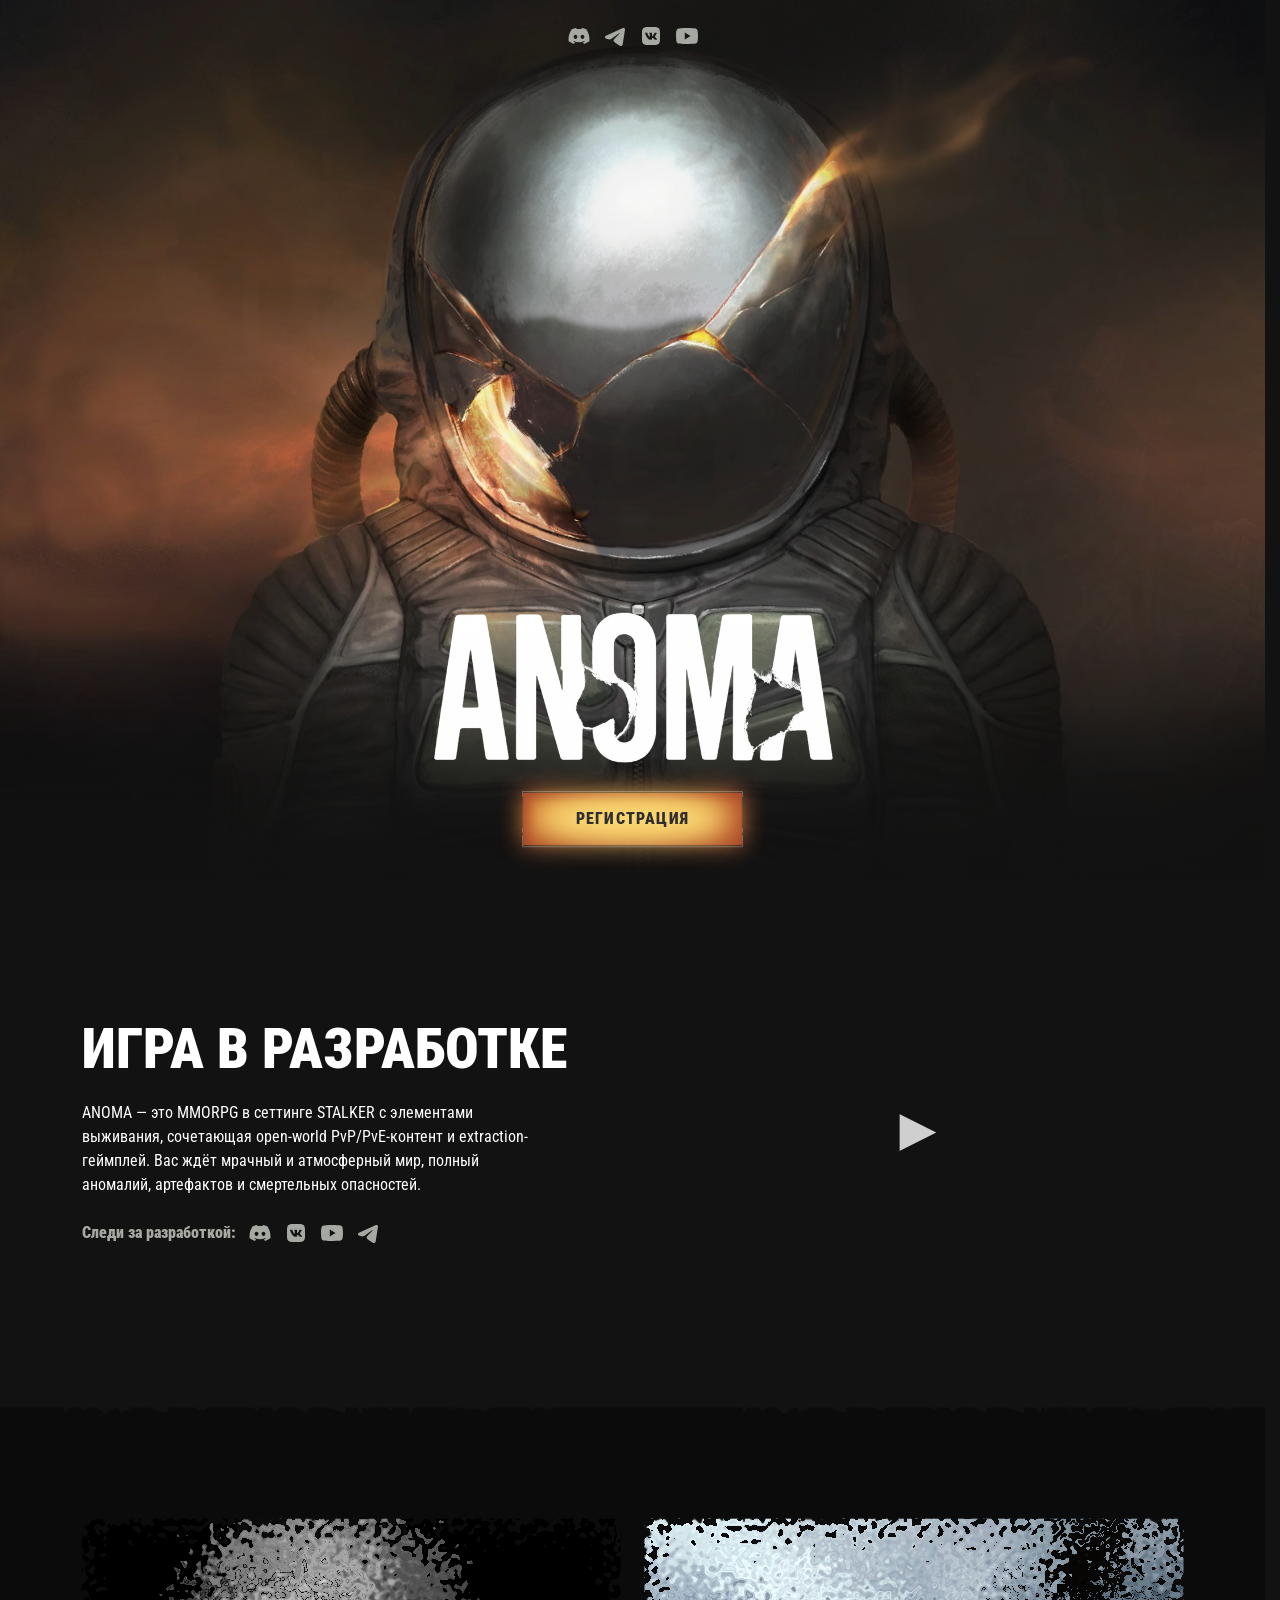
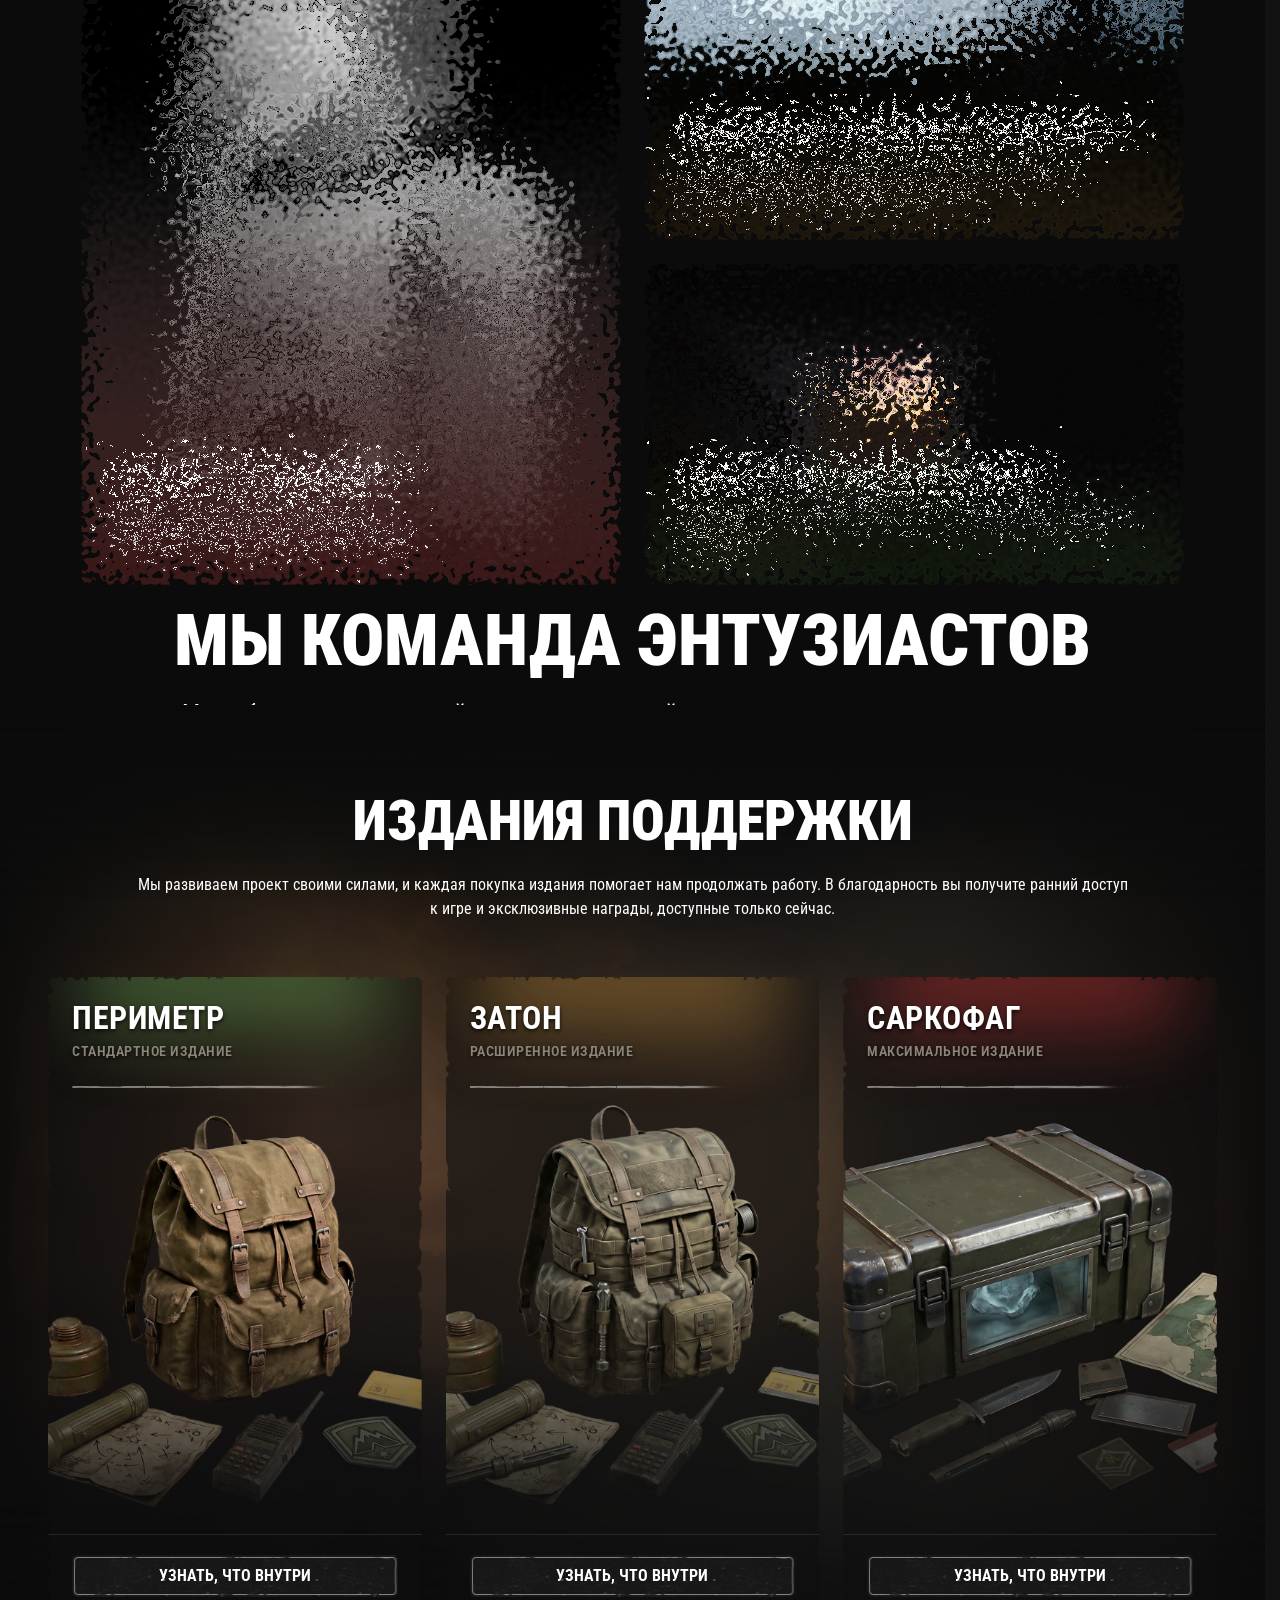
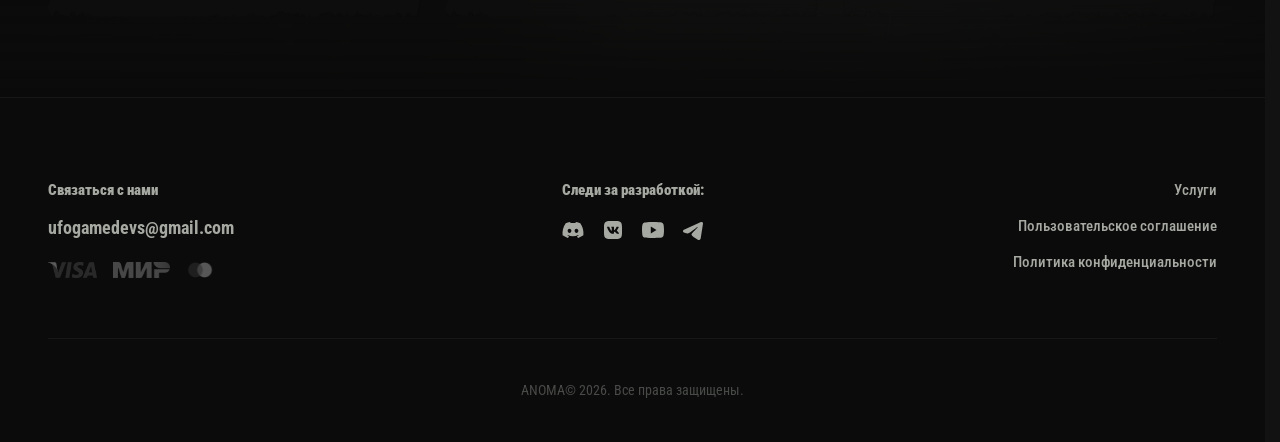
==== commit 90645afa: "update, faq, editions" ====
--- a/index.html
+++ b/index.html
@@ -107,28 +107,31 @@
           <img src="./assets/img/logo.png" alt="ANOMA Logo" class="header__logo">
         </a>
         <nav class="header__nav" aria-label="Основная навигация">
-          <a href="#" class="header__nav-link">FAQ</a>
+          <a href="faq.html" class="header__nav-link">FAQ</a>
           <a href="https://vk.me/anoma_ufo" target="_blank" rel="noopener" class="header__nav-link">Поддержка</a>
         </nav>
       </div>
 
       <div class="header__socials">
-        <a href="https://discord.com/invite/6MUMWm6wPn" class="header__social-link" aria-label="Discord" target="_blank" rel="noopener">
+        <a href="https://discord.com/invite/6MUMWm6wPn" class="header__social-link" aria-label="Discord" target="_blank"
+          rel="noopener">
           <img src="./assets/img/discord.svg" alt="Discord" width="24" height="24">
         </a>
-        <a href="https://t.me/anoma_ufo" class="header__social-link" aria-label="Telegram" target="_blank" rel="noopener">
+        <a href="https://t.me/anoma_ufo" class="header__social-link" aria-label="Telegram" target="_blank"
+          rel="noopener">
           <img src="./assets/img/telegram.svg" alt="Telegram" width="24" height="24">
         </a>
         <a href="https://vk.com/anoma_ufo" class="header__social-link" aria-label="VK" target="_blank" rel="noopener">
           <img src="./assets/img/vk.svg" alt="VK" width="24" height="24">
         </a>
-        <a href="https://www.youtube.com/@anoma_ufo" class="header__social-link" aria-label="YouTube" target="_blank" rel="noopener">
+        <a href="https://www.youtube.com/@anoma_ufo" class="header__social-link" aria-label="YouTube" target="_blank"
+          rel="noopener">
           <img src="./assets/img/youtube.svg" alt="YouTube" width="24" height="24">
         </a>
       </div>
 
       <div class="header__right">
-        <button class="header__cta">ВЫБРАТЬ ИЗДАНИЕ</button>
+        <a href="#editions" class="header__cta">ВЫБРАТЬ ИЗДАНИЕ</a>
       </div>
     </div>
   </header>
@@ -138,7 +141,8 @@
 
     <div class="mobile-menu__content">
       <nav class="mobile-menu__nav">
-        <a href="#" class="mobile-menu__link">FAQ</a>
+        <a href="index.html" class="mobile-menu__link">Главная</a>
+        <a href="faq.html" class="mobile-menu__link">FAQ</a>
         <a href="https://vk.me/anoma_ufo" target="_blank" rel="noopener" class="mobile-menu__link">Поддержка</a>
       </nav>
       <button id="btnOpenPreregMobile" class="hero__cta" aria-label="Открыть окно регистрации">
@@ -146,7 +150,7 @@
         <img class="hero__cta-hover" src="./assets/img/btn-hover.svg" alt="">
         <span class="hero__cta-text">РЕГИСТРАЦИЯ</span>
       </button>
-      <button class="mobile-menu__cta">ВЫБРАТЬ ИЗДАНИЕ</button>
+      <a href="#editions" class="mobile-menu__cta">ВЫБРАТЬ ИЗДАНИЕ</a>
     </div>
   </div>
 
@@ -327,6 +331,8 @@
                   loading="lazy" width="120" height="40">
                 <img src="./assets/img/team/nick14.png" alt="" class="world__team-badge world__team-badge--op-32"
                   loading="lazy" width="120" height="40">
+                <img src="./assets/img/team/nick15.png" alt="" class="world__team-badge world__team-badge--op-32"
+                  loading="lazy" width="120" height="40">
               </div>
               <div class="world__team-group world__team-group--clone" aria-hidden="true">
                 <img src="./assets/img/team/nick1.png" alt="" class="world__team-badge" loading="lazy" width="120"
@@ -357,6 +363,8 @@
                   loading="lazy" width="120" height="40">
                 <img src="./assets/img/team/nick14.png" alt="" class="world__team-badge world__team-badge--op-32"
                   loading="lazy" width="120" height="40">
+                <img src="./assets/img/team/nick15.png" alt="" class="world__team-badge world__team-badge--op-32"
+                  loading="lazy" width="120" height="40">
               </div>
             </div>
           </div>
@@ -364,19 +372,16 @@
       </div>
     </section>
 
-    <section class="section section--screenshot" id="screenshot" aria-label="Скриншот игры">
+    <section class="section section--screenshot" id="editions" aria-label="Издания игры">
       <div class="screenshot__bg">
-        <img src="./assets/img/screenshot.png" alt="" class="screenshot__bg-img screenshot__bg-img--1" loading="lazy" aria-hidden="true">
-        <img src="./assets/img/screenshot2.png" alt="" class="screenshot__bg-img screenshot__bg-img--2" loading="lazy" aria-hidden="true">
-        <img src="./assets/img/screenshot3.png" alt="" class="screenshot__bg-img screenshot__bg-img--3" loading="lazy" aria-hidden="true">
+        <img src="./assets/img/background-editions.png" alt="" class="editions-bg__img" aria-hidden="true">
         <div class="screenshot__overlay"></div>
       </div>
       <div class="container screenshot__content">
         <div class="screenshot__header">
-          <h2 class="about__title screenshot__title">ИЗДАНИЯ</h2>
+          <h2 class="about__title screenshot__title">ИЗДАНИЯ ПОДДЕРЖКИ</h2>
           <p class="about__desc screenshot__desc">
-            Покупая игру, вы поддерживаете нас в разработке. Спасибо вам за это!<br class="br-desktop">
-            Выберите издание, которое подходит именно вам.
+            Мы развиваем проект своими силами, и каждая покупка издания помогает нам продолжать работу. В благодарность вы получите ранний доступ <br> к игре и эксклюзивные награды, доступные только сейчас.
           </p>
         </div>
 
@@ -384,27 +389,55 @@
           <!-- Standard Edition -->
           <a href="#" class="editions__card editions__card--standard">
             <div class="editions__card-header">
-              <h3 class="editions__card-title">STANDARD EDITION</h3>
+              <h3 class="editions__card-title">ПЕРИМЕТР</h3>
+              <p class="editions__card-subtitle">Стандартное издание</p>
+              <img src="./assets/img/edition-border.svg" alt="" class="editions__card-border" aria-hidden="true">
             </div>
             <div class="editions__card-body">
-              <img src="./assets/img/screenshot.png" alt="Standard Edition" class="editions__card-cover" loading="lazy">
+              <img src="./assets/img/edition1.png" alt="Standard Edition"
+                class="editions__card-cover editions__card-cover--default" loading="lazy">
+              <img src="./assets/img/sbanka1.png" alt="" class="editions__card-cover editions__card-cover--hover"
+                loading="lazy">
               <div class="editions__card-features">
                 <ul class="editions__features-list">
                   <li class="editions__feature-item">
-                    <img src="./assets/img/favicon.svg" alt="" width="20" height="20" class="editions__feature-icon"> Базовая игра
-                  </li>
-                  <li class="editions__feature-item">
-                    <img src="./assets/img/favicon.svg" alt="" width="20" height="20" class="editions__feature-icon"> Доступ в ЗБТ
-                  </li>
-                  <li class="editions__feature-item">
-                    <img src="./assets/img/favicon.svg" alt="" width="20" height="20" class="editions__feature-icon"> Стартовый набор экипировки
+                    <img src="./assets/img/favicon.svg" alt="" width="20" height="20" class="editions__feature-icon">
+                    Базовая игра
+                  </li>
+                  <li class="editions__feature-item">
+                    <img src="./assets/img/favicon.svg" alt="" width="20" height="20" class="editions__feature-icon">
+                    Доступ в ЗБТ
+                  </li>
+                  <li class="editions__feature-item">
+                    <img src="./assets/img/favicon.svg" alt="" width="20" height="20" class="editions__feature-icon">
+                    Стартовый набор экипировки
+                  </li>
+                  <li class="editions__feature-item is-disabled">
+                    <img src="./assets/img/favicon.svg" alt="" width="20" height="20" class="editions__feature-icon">
+                    Эксклюзивный камуфляж
+                  </li>
+                  <li class="editions__feature-item is-disabled">
+                    <img src="./assets/img/favicon.svg" alt="" width="20" height="20" class="editions__feature-icon">
+                    Цифровой артбук
+                  </li>
+                  <li class="editions__feature-item is-disabled">
+                    <img src="./assets/img/favicon.svg" alt="" width="20" height="20" class="editions__feature-icon">
+                    Оригинальный саундтрек
+                  </li>
+                  <li class="editions__feature-item is-disabled">
+                    <img src="./assets/img/favicon.svg" alt="" width="20" height="20" class="editions__feature-icon">
+                    Бонусный побочный квест
+                  </li>
+                  <li class="editions__feature-item is-disabled">
+                    <img src="./assets/img/favicon.svg" alt="" width="20" height="20" class="editions__feature-icon">
+                    Сезонный пропуск
                   </li>
                 </ul>
               </div>
             </div>
             <div class="editions__card-footer">
-              <span class="editions__buy-btn" aria-label="Подробнее Standard Edition">
-                ПОДРОБНЕЕ
+              <span class="editions__buy-btn" aria-label="Узнать, что внутри Standard Edition">
+                УЗНАТЬ, ЧТО ВНУТРИ
               </span>
             </div>
           </a>
@@ -412,36 +445,55 @@
           <!-- Deluxe Edition -->
           <a href="#" class="editions__card editions__card--deluxe">
             <div class="editions__card-header">
-              <h3 class="editions__card-title">DELUXE EDITION</h3>
+              <h3 class="editions__card-title">ЗАТОН</h3>
+              <p class="editions__card-subtitle">Расширенное издание</p>
+              <img src="./assets/img/edition-border.svg" alt="" class="editions__card-border" aria-hidden="true">
             </div>
             <div class="editions__card-body">
-              <img src="./assets/img/screenshot2.png" alt="Deluxe Edition" class="editions__card-cover" loading="lazy">
+              <img src="./assets/img/edition2.png" alt="Deluxe Edition"
+                class="editions__card-cover editions__card-cover--default" loading="lazy">
+              <img src="./assets/img/sbanka2.png" alt="" class="editions__card-cover editions__card-cover--hover"
+                loading="lazy">
               <div class="editions__card-features">
                 <ul class="editions__features-list">
                   <li class="editions__feature-item">
-                    <img src="./assets/img/favicon.svg" alt="" width="20" height="20" class="editions__feature-icon"> Базовая игра
-                  </li>
-                  <li class="editions__feature-item">
-                    <img src="./assets/img/favicon.svg" alt="" width="20" height="20" class="editions__feature-icon"> Доступ в ЗБТ
-                  </li>
-                  <li class="editions__feature-item">
-                    <img src="./assets/img/favicon.svg" alt="" width="20" height="20" class="editions__feature-icon"> Улучшенный набор экипировки
-                  </li>
-                  <li class="editions__feature-item">
-                    <img src="./assets/img/favicon.svg" alt="" width="20" height="20" class="editions__feature-icon"> Эксклюзивный камуфляж
-                  </li>
-                  <li class="editions__feature-item">
-                    <img src="./assets/img/favicon.svg" alt="" width="20" height="20" class="editions__feature-icon"> Цифровой артбук
-                  </li>
-                  <li class="editions__feature-item">
-                    <img src="./assets/img/favicon.svg" alt="" width="20" height="20" class="editions__feature-icon"> Оригинальный саундтрек
+                    <img src="./assets/img/favicon.svg" alt="" width="20" height="20" class="editions__feature-icon">
+                    Базовая игра
+                  </li>
+                  <li class="editions__feature-item">
+                    <img src="./assets/img/favicon.svg" alt="" width="20" height="20" class="editions__feature-icon">
+                    Доступ в ЗБТ
+                  </li>
+                  <li class="editions__feature-item">
+                    <img src="./assets/img/favicon.svg" alt="" width="20" height="20" class="editions__feature-icon">
+                    Улучшенный набор экипировки
+                  </li>
+                  <li class="editions__feature-item">
+                    <img src="./assets/img/favicon.svg" alt="" width="20" height="20" class="editions__feature-icon">
+                    Эксклюзивный камуфляж
+                  </li>
+                  <li class="editions__feature-item">
+                    <img src="./assets/img/favicon.svg" alt="" width="20" height="20" class="editions__feature-icon">
+                    Цифровой артбук
+                  </li>
+                  <li class="editions__feature-item">
+                    <img src="./assets/img/favicon.svg" alt="" width="20" height="20" class="editions__feature-icon">
+                    Оригинальный саундтрек
+                  </li>
+                  <li class="editions__feature-item is-disabled">
+                    <img src="./assets/img/favicon.svg" alt="" width="20" height="20" class="editions__feature-icon">
+                    Бонусный побочный квест
+                  </li>
+                  <li class="editions__feature-item is-disabled">
+                    <img src="./assets/img/favicon.svg" alt="" width="20" height="20" class="editions__feature-icon">
+                    Сезонный пропуск
                   </li>
                 </ul>
               </div>
             </div>
             <div class="editions__card-footer">
-              <span class="editions__buy-btn" aria-label="Подробнее Deluxe Edition">
-                ПОДРОБНЕЕ
+              <span class="editions__buy-btn" aria-label="Узнать, что внутри Deluxe Edition">
+                УЗНАТЬ, ЧТО ВНУТРИ
               </span>
             </div>
           </a>
@@ -449,42 +501,55 @@
           <!-- Ultimate Edition -->
           <a href="#" class="editions__card editions__card--ultimate">
             <div class="editions__card-header">
-              <h3 class="editions__card-title">ULTIMATE EDITION</h3>
+              <h3 class="editions__card-title">САРКОФАГ</h3>
+              <p class="editions__card-subtitle">Максимальное издание</p>
+              <img src="./assets/img/edition-border.svg" alt="" class="editions__card-border" aria-hidden="true">
             </div>
             <div class="editions__card-body">
-              <img src="./assets/img/screenshot3.png" alt="Ultimate Edition" class="editions__card-cover" loading="lazy">
+              <img src="./assets/img/edition3.png" alt="Ultimate Edition"
+                class="editions__card-cover editions__card-cover--default" loading="lazy">
+              <img src="./assets/img/sbanka3.png" alt="" class="editions__card-cover editions__card-cover--hover"
+                loading="lazy">
               <div class="editions__card-features">
                 <ul class="editions__features-list">
                   <li class="editions__feature-item">
-                    <img src="./assets/img/favicon.svg" alt="" width="20" height="20" class="editions__feature-icon"> Базовая игра
-                  </li>
-                  <li class="editions__feature-item">
-                    <img src="./assets/img/favicon.svg" alt="" width="20" height="20" class="editions__feature-icon"> Доступ в ЗБТ
-                  </li>
-                  <li class="editions__feature-item">
-                    <img src="./assets/img/favicon.svg" alt="" width="20" height="20" class="editions__feature-icon"> Максимальный набор экипировки
-                  </li>
-                  <li class="editions__feature-item">
-                    <img src="./assets/img/favicon.svg" alt="" width="20" height="20" class="editions__feature-icon"> Эксклюзивный камуфляж
-                  </li>
-                  <li class="editions__feature-item">
-                    <img src="./assets/img/favicon.svg" alt="" width="20" height="20" class="editions__feature-icon"> Цифровой артбук
-                  </li>
-                  <li class="editions__feature-item">
-                    <img src="./assets/img/favicon.svg" alt="" width="20" height="20" class="editions__feature-icon"> Оригинальный саундтрек
-                  </li>
-                  <li class="editions__feature-item">
-                    <img src="./assets/img/favicon.svg" alt="" width="20" height="20" class="editions__feature-icon"> Бонусный побочный квест
-                  </li>
-                  <li class="editions__feature-item">
-                    <img src="./assets/img/favicon.svg" alt="" width="20" height="20" class="editions__feature-icon"> Сезонный пропуск
+                    <img src="./assets/img/favicon.svg" alt="" width="20" height="20" class="editions__feature-icon">
+                    Базовая игра
+                  </li>
+                  <li class="editions__feature-item">
+                    <img src="./assets/img/favicon.svg" alt="" width="20" height="20" class="editions__feature-icon">
+                    Доступ в ЗБТ
+                  </li>
+                  <li class="editions__feature-item">
+                    <img src="./assets/img/favicon.svg" alt="" width="20" height="20" class="editions__feature-icon">
+                    Максимальный набор экипировки
+                  </li>
+                  <li class="editions__feature-item">
+                    <img src="./assets/img/favicon.svg" alt="" width="20" height="20" class="editions__feature-icon">
+                    Эксклюзивный камуфляж
+                  </li>
+                  <li class="editions__feature-item">
+                    <img src="./assets/img/favicon.svg" alt="" width="20" height="20" class="editions__feature-icon">
+                    Цифровой артбук
+                  </li>
+                  <li class="editions__feature-item">
+                    <img src="./assets/img/favicon.svg" alt="" width="20" height="20" class="editions__feature-icon">
+                    Оригинальный саундтрек
+                  </li>
+                  <li class="editions__feature-item">
+                    <img src="./assets/img/favicon.svg" alt="" width="20" height="20" class="editions__feature-icon">
+                    Бонусный побочный квест
+                  </li>
+                  <li class="editions__feature-item">
+                    <img src="./assets/img/favicon.svg" alt="" width="20" height="20" class="editions__feature-icon">
+                    Сезонный пропуск
                   </li>
                 </ul>
               </div>
             </div>
             <div class="editions__card-footer">
-              <span class="editions__buy-btn" aria-label="Подробнее Ultimate Edition">
-                ПОДРОБНЕЕ
+              <span class="editions__buy-btn" aria-label="Узнать, что внутри Ultimate Edition">
+                УЗНАТЬ, ЧТО ВНУТРИ
               </span>
             </div>
           </a>
@@ -496,23 +561,48 @@
 
   <footer class="footer" id="footer">
     <div class="container footer__inner">
-      <div class="footer__socials">
-        <span class="footer__socials-text">Следи за разработкой:</span>
-        <a href="https://discord.com/invite/6MUMWm6wPn" class="footer__socials-link" aria-label="Discord"
-          target="_blank" rel="noopener">
-          <img src="./assets/img/discord.svg" alt="Discord" width="24" height="24">
-        </a>
-        <a href="https://vk.com/anoma_ufo" class="footer__socials-link" aria-label="VK" target="_blank" rel="noopener">
-          <img src="./assets/img/vk.svg" alt="VK" width="24" height="24">
-        </a>
-        <a href="https://www.youtube.com/@anoma_ufo" class="footer__socials-link" aria-label="YouTube" target="_blank"
-          rel="noopener">
-          <img src="./assets/img/youtube.svg" alt="YouTube" width="24" height="24">
-        </a>
-        <a href="https://t.me/anoma_ufo" class="footer__socials-link" aria-label="Telegram" target="_blank"
-          rel="noopener">
-          <img src="./assets/img/telegram.svg" alt="Telegram" width="24" height="24">
-        </a>
+      <div class="footer__top">
+        <div class="footer__contacts">
+          <span class="footer__label">Связаться с нами</span>
+          <a href="mailto:ufogamedevs@gmail.com" class="footer__email">ufogamedevs@gmail.com</a>
+          <div class="footer__payments">
+            <img src="./assets/img/visa.png" alt="Visa" loading="lazy">
+            <img src="./assets/img/mir.png" alt="Mir" loading="lazy">
+            <img src="./assets/img/mastercard.png" alt="Mastercard" loading="lazy">
+          </div>
+        </div>
+
+        <div class="footer__socials">
+          <span class="footer__socials-text">Следи за разработкой:</span>
+          <div class="footer__socials-list">
+            <a href="https://discord.com/invite/6MUMWm6wPn" class="footer__socials-link" aria-label="Discord"
+              target="_blank" rel="noopener">
+              <img src="./assets/img/discord.svg" alt="Discord" width="24" height="24">
+            </a>
+            <a href="https://vk.com/anoma_ufo" class="footer__socials-link" aria-label="VK" target="_blank"
+              rel="noopener">
+              <img src="./assets/img/vk.svg" alt="VK" width="24" height="24">
+            </a>
+            <a href="https://www.youtube.com/@anoma_ufo" class="footer__socials-link" aria-label="YouTube"
+              target="_blank" rel="noopener">
+              <img src="./assets/img/youtube.svg" alt="YouTube" width="24" height="24">
+            </a>
+            <a href="https://t.me/anoma_ufo" class="footer__socials-link" aria-label="Telegram" target="_blank"
+              rel="noopener">
+              <img src="./assets/img/telegram.svg" alt="Telegram" width="24" height="24">
+            </a>
+          </div>
+        </div>
+
+        <div class="footer__legal">
+          <a href="#" target="_blank" class="footer__link">Услуги</a>
+          <a href="#" target="_blank" class="footer__link">Пользовательское соглашение</a>
+          <a href="#" target="_blank" class="footer__link">Политика конфиденциальности</a>
+        </div>
+      </div>
+
+      <div class="footer__bottom">
+        <p class="footer__copyright">ANOMA© 2026. Все права защищены.</p>
       </div>
     </div>
   </footer>
@@ -561,15 +651,19 @@
     </div>
   </div>
 
-  <div class="editions-modal" id="editionsModal" role="dialog" aria-modal="true" aria-hidden="true" aria-labelledby="editionsTitle">
+  <div class="editions-modal" id="editionsModal" role="dialog" aria-modal="true" aria-hidden="true"
+    aria-labelledby="editionsTitle">
     <div class="editions-modal__overlay"></div>
     <div class="editions-modal__content" tabindex="-1">
       <button class="editions-modal__close" aria-label="Закрыть">&times;</button>
-      
+
       <div class="editions-modal__tabs" role="tablist" aria-label="Издания">
-        <button class="editions-modal__tab" role="tab" aria-selected="false" data-target="standard">STANDARD EDITION</button>
-        <button class="editions-modal__tab" role="tab" aria-selected="false" data-target="deluxe">DELUXE EDITION</button>
-        <button class="editions-modal__tab editions-modal__tab--active" role="tab" aria-selected="true" data-target="ultimate">ULTIMATE EDITION</button>
+        <button class="editions-modal__tab" role="tab" aria-selected="false" data-target="standard">STANDARD
+          EDITION</button>
+        <button class="editions-modal__tab" role="tab" aria-selected="false" data-target="deluxe">DELUXE
+          EDITION</button>
+        <button class="editions-modal__tab editions-modal__tab--active" role="tab" aria-selected="true"
+          data-target="ultimate">ULTIMATE EDITION</button>
       </div>
 
       <div class="editions-modal__body">
@@ -578,32 +672,64 @@
             <img src="./assets/img/screenshot3.png" alt="Edition Cover" class="editions-gallery__img">
           </div>
           <!-- Grid items with placeholders -->
-          <div class="editions-gallery__item" data-tier="standard"><img src="./assets/img/favicon.svg" alt=""><div class="editions-gallery__bar"></div></div>
-          <div class="editions-gallery__item" data-tier="standard"><img src="./assets/img/favicon.svg" alt=""><div class="editions-gallery__bar"></div></div>
-          <div class="editions-gallery__item" data-tier="standard"><img src="./assets/img/favicon.svg" alt=""><div class="editions-gallery__bar"></div></div>
-          <div class="editions-gallery__item" data-tier="deluxe"><img src="./assets/img/favicon.svg" alt=""><div class="editions-gallery__bar"></div></div>
-          <div class="editions-gallery__item" data-tier="deluxe"><img src="./assets/img/favicon.svg" alt=""><div class="editions-gallery__bar"></div></div>
-          <div class="editions-gallery__item" data-tier="deluxe"><img src="./assets/img/favicon.svg" alt=""><div class="editions-gallery__bar"></div></div>
-          <div class="editions-gallery__item" data-tier="deluxe"><img src="./assets/img/favicon.svg" alt=""><div class="editions-gallery__bar"></div></div>
-          <div class="editions-gallery__item" data-tier="deluxe"><img src="./assets/img/favicon.svg" alt=""><div class="editions-gallery__bar"></div></div>
-          <div class="editions-gallery__item" data-tier="ultimate"><img src="./assets/img/favicon.svg" alt=""><div class="editions-gallery__bar"></div></div>
-          <div class="editions-gallery__item" data-tier="ultimate"><img src="./assets/img/favicon.svg" alt=""><div class="editions-gallery__bar"></div></div>
-          <div class="editions-gallery__item" data-tier="ultimate"><img src="./assets/img/favicon.svg" alt=""><div class="editions-gallery__bar"></div></div>
-          <div class="editions-gallery__item" data-tier="ultimate"><img src="./assets/img/favicon.svg" alt=""><div class="editions-gallery__bar"></div></div>
-          <div class="editions-gallery__item" data-tier="ultimate"><img src="./assets/img/favicon.svg" alt=""><div class="editions-gallery__bar"></div></div>
-          <div class="editions-gallery__item" data-tier="ultimate"><img src="./assets/img/favicon.svg" alt=""><div class="editions-gallery__bar"></div></div>
+          <div class="editions-gallery__item" data-tier="standard"><img src="./assets/img/favicon.svg" alt="">
+            <div class="editions-gallery__bar"></div>
+          </div>
+          <div class="editions-gallery__item" data-tier="standard"><img src="./assets/img/favicon.svg" alt="">
+            <div class="editions-gallery__bar"></div>
+          </div>
+          <div class="editions-gallery__item" data-tier="standard"><img src="./assets/img/favicon.svg" alt="">
+            <div class="editions-gallery__bar"></div>
+          </div>
+          <div class="editions-gallery__item" data-tier="deluxe"><img src="./assets/img/favicon.svg" alt="">
+            <div class="editions-gallery__bar"></div>
+          </div>
+          <div class="editions-gallery__item" data-tier="deluxe"><img src="./assets/img/favicon.svg" alt="">
+            <div class="editions-gallery__bar"></div>
+          </div>
+          <div class="editions-gallery__item" data-tier="deluxe"><img src="./assets/img/favicon.svg" alt="">
+            <div class="editions-gallery__bar"></div>
+          </div>
+          <div class="editions-gallery__item" data-tier="deluxe"><img src="./assets/img/favicon.svg" alt="">
+            <div class="editions-gallery__bar"></div>
+          </div>
+          <div class="editions-gallery__item" data-tier="deluxe"><img src="./assets/img/favicon.svg" alt="">
+            <div class="editions-gallery__bar"></div>
+          </div>
+          <div class="editions-gallery__item" data-tier="ultimate"><img src="./assets/img/favicon.svg" alt="">
+            <div class="editions-gallery__bar"></div>
+          </div>
+          <div class="editions-gallery__item" data-tier="ultimate"><img src="./assets/img/favicon.svg" alt="">
+            <div class="editions-gallery__bar"></div>
+          </div>
+          <div class="editions-gallery__item" data-tier="ultimate"><img src="./assets/img/favicon.svg" alt="">
+            <div class="editions-gallery__bar"></div>
+          </div>
+          <div class="editions-gallery__item" data-tier="ultimate"><img src="./assets/img/favicon.svg" alt="">
+            <div class="editions-gallery__bar"></div>
+          </div>
+          <div class="editions-gallery__item" data-tier="ultimate"><img src="./assets/img/favicon.svg" alt="">
+            <div class="editions-gallery__bar"></div>
+          </div>
+          <div class="editions-gallery__item" data-tier="ultimate"><img src="./assets/img/favicon.svg" alt="">
+            <div class="editions-gallery__bar"></div>
+          </div>
         </div>
 
         <div class="editions-modal__info">
           <p class="editions-modal__desc" id="editionsDesc">
-            Цифровое издание Ultimate предоставляет доступ к полной игре, включает цифровые бонусы из других изданий и эксклюзивные бонусы Ultimate.
+            Цифровое издание Ultimate предоставляет доступ к полной игре, включает цифровые бонусы из других изданий и
+            эксклюзивные бонусы Ultimate.
           </p>
-          
+
           <div class="editions-modal__purchase">
             <span class="editions-modal__price" id="editionsPrice">35 900,00 KZT</span>
             <button class="editions-modal__buy-btn">
-              <svg width="20" height="20" viewBox="0 0 24 24" fill="none" xmlns="http://www.w3.org/2000/svg" class="editions-modal__buy-icon" aria-hidden="true">
-                <path d="M7 18C5.9 18 5.01 18.9 5.01 20C5.01 21.1 5.9 22 7 22C8.1 22 9 21.1 9 20C9 18.9 8.1 18 7 18ZM1 2V4H3L6.6 11.59L5.24 14.04C5.09 14.32 5 14.65 5 15C5 16.1 5.9 17 7 17H19V15H7.42C7.28 15 7.17 14.89 7.17 14.75L7.2 14.63L8.1 13H15.55C16.3 13 16.96 12.59 17.3 11.97L20.88 5.48C20.96 5.34 21 5.17 21 5C21 4.45 20.55 4 20 4H5.21L4.27 2H1ZM17 18C15.9 18 15.01 18.9 15.01 20C15.01 21.1 15.9 22 17 22C18.1 22 19 21.1 19 20C19 18.9 18.1 18 17 18Z" fill="currentColor"/>
+              <svg width="20" height="20" viewBox="0 0 24 24" fill="none" xmlns="http://www.w3.org/2000/svg"
+                class="editions-modal__buy-icon" aria-hidden="true">
+                <path
+                  d="M7 18C5.9 18 5.01 18.9 5.01 20C5.01 21.1 5.9 22 7 22C8.1 22 9 21.1 9 20C9 18.9 8.1 18 7 18ZM1 2V4H3L6.6 11.59L5.24 14.04C5.09 14.32 5 14.65 5 15C5 16.1 5.9 17 7 17H19V15H7.42C7.28 15 7.17 14.89 7.17 14.75L7.2 14.63L8.1 13H15.55C16.3 13 16.96 12.59 17.3 11.97L20.88 5.48C20.96 5.34 21 5.17 21 5C21 4.45 20.55 4 20 4H5.21L4.27 2H1ZM17 18C15.9 18 15.01 18.9 15.01 20C15.01 21.1 15.9 22 17 22C18.1 22 19 21.1 19 20C19 18.9 18.1 18 17 18Z"
+                  fill="currentColor" />
               </svg>
               КУПИТЬ
             </button>
@@ -613,21 +739,45 @@
             <ul class="editions-modal__features-list">
               <li class="editions-modal__feature" data-tier="standard">Базовая игра</li>
               <li class="editions-modal__feature" data-tier="ultimate">Бонусное побочное задание</li>
-              <li class="editions-modal__feature" data-tier="deluxe">Приложение с официальным артбуком и оригинальным саундтреком</li>
-              
-              <li class="editions-modal__feature" data-tier="standard"><span class="editions-modal__feature-bullet"></span>Пистолет ПТМ «Монолит» (только одиночная кампания)</li>
-              <li class="editions-modal__feature" data-tier="standard"><span class="editions-modal__feature-bullet"></span>Штурмовая винтовка AR416 «Монолит» (переносится в многопользовательский режим)</li>
-              <li class="editions-modal__feature" data-tier="standard"><span class="editions-modal__feature-bullet"></span>Пистолет-пулемёт Integral-A, модификация «Риман» (только одиночная кампания)</li>
-              <li class="editions-modal__feature" data-tier="deluxe"><span class="editions-modal__feature-bullet"></span>Штурмовая винтовка CA «Лавина», модификация «Габион» (только одиночная кампания)</li>
-              <li class="editions-modal__feature" data-tier="deluxe"><span class="editions-modal__feature-bullet"></span>Снайперская винтовка M701, модификация «Зверолов» (переносится в многопользовательский режим)</li>
-              <li class="editions-modal__feature" data-tier="deluxe"><span class="editions-modal__feature-bullet"></span>Дробовик M860 «Монолит» (переносится в многопользовательский режим)</li>
-              
-              <li class="editions-modal__feature" data-tier="ultimate"><span class="editions-modal__feature-bullet"></span>Револьвер Rhino, модификация "Model Competitor" (переносится в многопользовательский режим)</li>
-              <li class="editions-modal__feature" data-tier="ultimate"><span class="editions-modal__feature-bullet"></span>Пистолет-пулемёт Viper «Монолит» (переносится в многопользовательский режим)</li>
-              <li class="editions-modal__feature" data-tier="ultimate"><span class="editions-modal__feature-bullet"></span>Штурмовая винтовка «Фора-221», модификация «Колыбельная» (переносится в многопользовательский режим)</li>
-              <li class="editions-modal__feature" data-tier="ultimate"><span class="editions-modal__feature-bullet"></span>Гладкоствольное ружье Д-12, модификация «Маргач Д-12MT» (переносится в многопользовательский режим)</li>
-              <li class="editions-modal__feature" data-tier="ultimate"><span class="editions-modal__feature-bullet"></span>Комбинезон «СЕВА», модификация «Странник» (переносится в многопользовательский режим)</li>
-              <li class="editions-modal__feature" data-tier="ultimate"><span class="editions-modal__feature-bullet"></span>Комбинезон ССП-100М НИИЧАЗ (переносится в многопользовательский режим)</li>
+              <li class="editions-modal__feature" data-tier="deluxe">Приложение с официальным артбуком и оригинальным
+                саундтреком</li>
+
+              <li class="editions-modal__feature" data-tier="standard"><span
+                  class="editions-modal__feature-bullet"></span>Пистолет ПТМ «Монолит» (только одиночная кампания)</li>
+              <li class="editions-modal__feature" data-tier="standard"><span
+                  class="editions-modal__feature-bullet"></span>Штурмовая винтовка AR416 «Монолит» (переносится в
+                многопользовательский режим)</li>
+              <li class="editions-modal__feature" data-tier="standard"><span
+                  class="editions-modal__feature-bullet"></span>Пистолет-пулемёт Integral-A, модификация «Риман» (только
+                одиночная кампания)</li>
+              <li class="editions-modal__feature" data-tier="deluxe"><span
+                  class="editions-modal__feature-bullet"></span>Штурмовая винтовка CA «Лавина», модификация «Габион»
+                (только одиночная кампания)</li>
+              <li class="editions-modal__feature" data-tier="deluxe"><span
+                  class="editions-modal__feature-bullet"></span>Снайперская винтовка M701, модификация «Зверолов»
+                (переносится в многопользовательский режим)</li>
+              <li class="editions-modal__feature" data-tier="deluxe"><span
+                  class="editions-modal__feature-bullet"></span>Дробовик M860 «Монолит» (переносится в
+                многопользовательский режим)</li>
+
+              <li class="editions-modal__feature" data-tier="ultimate"><span
+                  class="editions-modal__feature-bullet"></span>Револьвер Rhino, модификация "Model Competitor"
+                (переносится в многопользовательский режим)</li>
+              <li class="editions-modal__feature" data-tier="ultimate"><span
+                  class="editions-modal__feature-bullet"></span>Пистолет-пулемёт Viper «Монолит» (переносится в
+                многопользовательский режим)</li>
+              <li class="editions-modal__feature" data-tier="ultimate"><span
+                  class="editions-modal__feature-bullet"></span>Штурмовая винтовка «Фора-221», модификация «Колыбельная»
+                (переносится в многопользовательский режим)</li>
+              <li class="editions-modal__feature" data-tier="ultimate"><span
+                  class="editions-modal__feature-bullet"></span>Гладкоствольное ружье Д-12, модификация «Маргач Д-12MT»
+                (переносится в многопользовательский режим)</li>
+              <li class="editions-modal__feature" data-tier="ultimate"><span
+                  class="editions-modal__feature-bullet"></span>Комбинезон «СЕВА», модификация «Странник» (переносится в
+                многопользовательский режим)</li>
+              <li class="editions-modal__feature" data-tier="ultimate"><span
+                  class="editions-modal__feature-bullet"></span>Комбинезон ССП-100М НИИЧАЗ (переносится в
+                многопользовательский режим)</li>
             </ul>
           </div>
         </div>
--- a/assets/css/styles.css
+++ b/assets/css/styles.css
@@ -76,6 +76,7 @@
   scroll-behavior: smooth;
   -webkit-text-size-adjust: 100%;
   text-size-adjust: 100%;
+  scrollbar-gutter: stable;
 }
 
 body {
@@ -280,6 +281,11 @@
 }
 
 .header__cta {
+  display: inline-flex;
+  align-items: center;
+  justify-content: center;
+  box-sizing: border-box;
+  text-decoration: none;
   height: 40px;
   padding-inline: 24px;
   background-color: rgba(11, 11, 11, 0.452);
@@ -408,9 +414,11 @@
   width: 220px;
   height: 54px;
   margin-top: -24px;
-  display: flex;
+  display: inline-flex;
   align-items: center;
   justify-content: center;
+  box-sizing: border-box;
+  text-decoration: none;
   background-color: rgba(11, 11, 11, 0.452);
   color: #F5CD6C;
   border: 2px solid #F5CD6C;
@@ -1189,23 +1197,19 @@
   width: 100%;
   height: 100%;
   z-index: 0;
-  -webkit-mask-image: linear-gradient(
-    to bottom,
-    transparent 0%,
-    black 20%,
-    black 80%,
-    transparent 100%
-  );
-  mask-image: linear-gradient(
-    to bottom,
-    transparent 0%,
-    black 20%,
-    black 80%,
-    transparent 100%
-  );
-}
-
-.screenshot__bg-img {
+  -webkit-mask-image: linear-gradient(to bottom,
+      transparent 0%,
+      black 20%,
+      black 80%,
+      transparent 100%);
+  mask-image: linear-gradient(to bottom,
+      transparent 0%,
+      black 20%,
+      black 80%,
+      transparent 100%);
+}
+
+.editions-bg__img {
   position: absolute;
   top: 0;
   left: 0;
@@ -1214,57 +1218,28 @@
   object-fit: cover;
   object-position: center;
   display: block;
-  opacity: 0;
-  animation: anomalyFade 9s infinite;
-}
-
-.screenshot__bg-img--1 {
-  animation-delay: 0s;
-}
-
-.screenshot__bg-img--2 {
-  animation-delay: -6s;
-}
-
-.screenshot__bg-img--3 {
-  animation-delay: -3s;
-}
-
-@keyframes anomalyFade {
+  animation: editionsBgPulse 5s ease-in-out infinite alternate;
+}
+
+@keyframes editionsBgPulse {
   0% {
-    opacity: 1;
     transform: scale(1);
-    filter: blur(0px) contrast(1);
-  }
-  20% {
-    opacity: 1;
-    transform: scale(1.02);
-    filter: blur(0px) contrast(1);
-  }
-  33.33% {
-    opacity: 0;
-    transform: scale(1.04);
-    filter: blur(2px) contrast(1.2);
-  }
-  86.66% {
-    opacity: 0;
-    transform: scale(0.98);
-    filter: blur(2px) contrast(1.2);
-  }
+    filter: brightness(1) contrast(1) saturate(1);
+  }
+
   100% {
-    opacity: 1;
-    transform: scale(1);
-    filter: blur(0px) contrast(1);
+    transform: scale(1.08);
+    filter: brightness(1.4) contrast(1.2) saturate(1);
   }
 }
 
 .screenshot__overlay {
   position: absolute;
   inset: 0;
-  background: 
+  background:
     linear-gradient(to right, rgba(11, 11, 11, 0.95) 0%, rgba(11, 11, 11, 0) 25%, rgba(11, 11, 11, 0) 75%, rgba(11, 11, 11, 0.95) 100%),
     linear-gradient(to bottom, rgba(11, 11, 11, 1) 0%, rgba(11, 11, 11, 0) 30%, rgba(11, 11, 11, 0) 100%);
-  background-color: rgba(11, 11, 11, 0.6);
+  background-color: rgba(11, 11, 11, 0.2);
   pointer-events: none;
 }
 
@@ -1339,26 +1314,28 @@
   height: 100px;
   filter: blur(40px);
   z-index: 0;
-  opacity: 0.6;
+  opacity: 0.85;
   pointer-events: none;
 }
 
 .editions__card--standard {
-  -webkit-mask: url(#tile-mask-2);
-  mask: url(#tile-mask-2);
+  -webkit-mask: url(#tile-mask-1);
+  mask: url(#tile-mask-1);
 }
 
 .editions__card--standard::before {
-  background: #4ade80; /* Green glow */
+  background: rgba(95, 138, 75, 0.719);
+  /* Brighter muted green */
 }
 
 .editions__card--deluxe {
-  -webkit-mask: url(#tile-mask-3);
-  mask: url(#tile-mask-3);
+  -webkit-mask: url(#tile-mask-1);
+  mask: url(#tile-mask-1);
 }
 
 .editions__card--deluxe::before {
-  background: #3b82f6; /* Blue glow */
+  background: rgb(184, 134, 62, 0.619);
+  /* Brighter muted orange */
 }
 
 .editions__card--ultimate {
@@ -1367,7 +1344,8 @@
 }
 
 .editions__card--ultimate::before {
-  background: #f97316; /* Orange glow */
+  background: rgb(184, 52, 52, 0.619);
+  /* Brighter muted red */
 }
 
 .editions__card-header,
@@ -1390,13 +1368,34 @@
 
 .editions__card-title {
   font-family: 'Roboto Condensed', sans-serif;
-  font-size: 24px;
+  font-size: 32px;
   font-weight: 700;
   color: #fff;
   margin: 0;
   text-transform: uppercase;
   letter-spacing: 0.5px;
   text-shadow: 0 2px 4px rgba(0, 0, 0, 0.8);
+  line-height: 1.1;
+}
+
+.editions__card-subtitle {
+  font-family: 'Roboto Condensed', sans-serif;
+  font-size: 14px;
+  color: var(--clr-text-muted);
+  margin: 4px 0 0 0;
+  text-transform: uppercase;
+  letter-spacing: 0.5px;
+  font-weight: 600;
+  text-shadow: 0 2px 4px rgba(0, 0, 0, 0.8);
+}
+
+.editions__card-border {
+  display: block;
+  width: 80%;
+  margin-top: 16px;
+  margin-left: 0;
+  height: auto;
+  opacity: 0.5;
 }
 
 .editions__card-body {
@@ -1423,6 +1422,8 @@
 }
 
 .editions__card-cover {
+  position: absolute;
+  inset: 0;
   width: 100%;
   height: 100%;
   object-fit: cover;
@@ -1431,12 +1432,29 @@
   box-shadow: none;
   -webkit-mask-image: linear-gradient(to bottom, black 50%, transparent 100%);
   mask-image: linear-gradient(to bottom, black 50%, transparent 100%);
-  transition: filter 0.4s ease, transform 0.4s ease;
+  transition: filter 0.4s ease, transform 0.4s ease, opacity 0.4s ease;
+}
+
+.editions__card-cover--default {
+  opacity: 1;
+}
+
+.editions__card-cover--hover {
+  opacity: 0;
+}
+
+.editions__card:hover .editions__card-cover--default {
+  opacity: 0;
+}
+
+.editions__card:hover .editions__card-cover--hover {
+  opacity: 1;
 }
 
 .editions__card-features {
   position: absolute;
-  top: 72px; /* Below the header title */
+  top: 140px;
+  /* Below the header title, subtitle, and border */
   left: 0;
   right: 0;
   bottom: 0;
@@ -1473,6 +1491,16 @@
   font-family: 'Roboto Condensed', sans-serif;
   font-size: 16px;
   line-height: 20px;
+  text-align: left;
+}
+
+.editions__feature-item.is-disabled {
+  color: rgba(255, 255, 255, 0.7);
+}
+
+.editions__feature-item.is-disabled .editions__feature-icon {
+  opacity: 0.7;
+  filter: grayscale(100%);
 }
 
 .editions__feature-icon {
@@ -1495,8 +1523,8 @@
   align-items: center;
   justify-content: center;
   width: 100%;
-  background: #fdf5e6;
-  color: #111;
+  background: transparent url('../img/btn-secondary-black.svg') center/100% 100% no-repeat;
+  color: #fff;
   border: none;
   border-radius: 2px;
   padding: 8px 16px;
@@ -1510,14 +1538,41 @@
 
 .editions__card:hover .editions__buy-btn,
 .editions__buy-btn:hover {
-  background: #fff;
-  box-shadow: 0 0 12px rgba(245, 205, 108, 0.6);
   transform: translateY(-2px);
+  color: #DFDCBD;
 }
 
 @media (max-width: 992px) {
   .editions__grid {
-    grid-template-columns: repeat(2, 1fr);
+    display: flex;
+    overflow-x: auto;
+    scroll-snap-type: x mandatory;
+    -webkit-overflow-scrolling: touch;
+    gap: 16px;
+    padding-bottom: 8px;
+    /* Full-bleed: expand to parent's padding-box width (avoids scrollbar-inclusive 100vw) */
+    width: calc(100% + var(--container-padding) * 2);
+    margin-left: calc(var(--container-padding) * -1);
+    align-self: flex-start;
+    /* Breathing room: first/last cards start 20px from screen edge */
+    padding-left: 20px;
+    padding-right: 20px;
+    /* Snap port must match padding */
+    scroll-padding-inline: 20px;
+  }
+
+  .editions__grid::-webkit-scrollbar {
+    display: none;
+  }
+
+  .editions__grid {
+    scrollbar-width: none;
+  }
+
+  .editions__card {
+    min-width: 320px;
+    flex-shrink: 0;
+    scroll-snap-align: start;
   }
 }
 
@@ -1525,9 +1580,9 @@
   .section--screenshot {
     min-height: 60vh;
   }
-  
-  .editions__grid {
-    grid-template-columns: 1fr;
+
+  .editions__card {
+    min-width: 280px;
   }
 }
 
@@ -1858,40 +1913,150 @@
 
 .footer {
   background-color: #0B0B0B;
-  height: 72px;
-  display: flex;
-  align-items: center;
+  padding-block: 80px 40px;
+  border-top: 1px solid rgba(255, 255, 255, 0.05);
 }
 
 .footer__inner {
   display: flex;
-  justify-content: center;
-  align-items: center;
-  width: 100%;
+  flex-direction: column;
+  gap: 60px;
+}
+
+.footer__top {
+  display: grid;
+  grid-template-columns: 1fr auto 1fr;
+  align-items: flex-start;
+  gap: 40px;
+}
+
+.footer__contacts {
+  display: flex;
+  flex-direction: column;
+  gap: 12px;
+}
+
+.footer__label {
+  font-family: 'Roboto Condensed', sans-serif;
+  font-weight: 900;
+  font-size: 15px;
+  color: #A6A9A2;
+}
+
+.footer__email {
+  font-family: 'Roboto Condensed', sans-serif;
+  font-size: 18px;
+  font-weight: 700;
+  color: #A6A9A2;
+  text-decoration: none;
+  transition: color 0.3s ease;
+}
+
+.footer__email:hover {
+  color: #fff;
+}
+
+.footer__payments {
+  display: flex;
+  align-items: center;
+  gap: 16px;
+  margin-top: 8px;
+  opacity: 0.4;
+  transition: opacity 0.3s ease;
+}
+
+.footer__payments img {
+  height: 16px;
+  width: auto;
+  object-fit: contain;
+  filter: grayscale(1) brightness(1.2);
+}
+
+.footer__payments:hover img {
+  filter: none;
 }
 
 .footer__socials {
   display: flex;
-  align-items: center;
+  flex-direction: column;
+  align-items: center;
+  gap: 16px;
+}
+
+.footer__socials-text {
+  font-family: 'Roboto Condensed', sans-serif;
+  font-weight: 900;
+  font-size: 15px;
+  color: #A6A9A2;
+}
+
+.footer__socials-list {
+  display: flex;
+  gap: 16px;
+}
+
+.footer__socials-link {
+  display: flex;
+  transition: transform 0.3s ease, opacity 0.3s ease;
+}
+
+.footer__socials-link:hover {
+  transform: translateY(-3px);
+  opacity: 0.7;
+}
+
+.footer__legal {
+  display: flex;
+  flex-direction: column;
+  align-items: flex-end;
   gap: 12px;
 }
 
-.footer__socials-text {
-  font-family: 'Roboto Condensed', sans-serif;
-  font-weight: 900;
-  font-size: 16px;
-  line-height: 24px;
+.footer__link {
+  font-family: 'Roboto Condensed', sans-serif;
+  font-size: 15px;
   color: #A6A9A2;
-}
-
-.footer__socials-link {
-  display: inline-flex;
-  transition: opacity 0.3s ease;
-}
-
-.footer__socials-link:hover,
-.footer__socials-link:focus-visible {
-  opacity: 0.7;
+  text-decoration: none;
+  transition: color 0.3s ease;
+  font-weight: 500;
+}
+
+.footer__link:hover {
+  color: #fff;
+}
+
+.footer__bottom {
+  text-align: center;
+  padding-top: 40px;
+  border-top: 1px solid rgba(255, 255, 255, 0.05);
+}
+
+.footer__copyright {
+  font-family: 'Roboto Condensed', sans-serif;
+  font-size: 14px;
+  color: rgba(166, 169, 162, 0.4);
+}
+
+@media (max-width: 992px) {
+  .footer {
+    padding-block: 60px 30px;
+  }
+
+  .footer__top {
+    grid-template-columns: 1fr;
+    text-align: center;
+    gap: 48px;
+  }
+
+  .footer__contacts,
+  .footer__legal,
+  .footer__socials {
+    align-items: center;
+  }
+
+  .footer__inner {
+    gap: 48px;
+  }
 }
 
 .sr-only {
@@ -2092,10 +2257,12 @@
 .editions-modal__body::-webkit-scrollbar {
   width: 6px;
 }
+
 .editions-modal__body::-webkit-scrollbar-track {
   background: rgba(255, 255, 255, 0.05);
   border-radius: 3px;
 }
+
 .editions-modal__body::-webkit-scrollbar-thumb {
   background: rgba(255, 255, 255, 0.2);
   border-radius: 3px;
@@ -2152,7 +2319,8 @@
   left: 20%;
   right: 20%;
   height: 3px;
-  background: #34d399; /* Green active bar like screenshot */
+  background: #34d399;
+  /* Green active bar like screenshot */
 }
 
 .editions-modal__info {
@@ -2187,8 +2355,8 @@
   display: flex;
   align-items: center;
   gap: 12px;
-  background: #fdf5e6;
-  color: #111;
+  background: transparent url('../img/btn-secondary-black.svg') center/100% 100% no-repeat;
+  color: #fff;
   border: none;
   border-radius: 2px;
   padding: 10px 24px;
@@ -2201,15 +2369,15 @@
 }
 
 .editions-modal__buy-btn:hover {
-  background: #fff;
   box-shadow: 0 0 12px rgba(245, 205, 108, 0.6);
   transform: translateY(-2px);
+  color: #DFDCBD;
 }
 
 .editions-modal__buy-icon {
   width: 20px;
   height: 20px;
-  color: #111;
+  color: inherit;
 }
 
 .editions-modal__features {
@@ -2252,6 +2420,7 @@
   opacity: 0.2 !important;
   filter: grayscale(100%);
 }
+
 .is-disabled .editions-gallery__bar {
   display: none;
 }
@@ -2280,4 +2449,300 @@
   .cursor-distortion {
     display: none !important;
   }
+}
+
+/* ═══════════════════════════════════════════
+   FAQ Page
+   ═══════════════════════════════════════════ */
+
+.section--faq {
+  padding-block: 140px 100px;
+}
+
+.faq__header {
+  text-align: center;
+  margin-bottom: 80px;
+}
+
+.faq__title {
+  font-family: 'Roboto Condensed', sans-serif;
+  font-weight: 900;
+  font-size: clamp(32px, 5vw, 64px);
+  color: #fff;
+  letter-spacing: 0.05em;
+}
+
+.faq__content {
+  max-width: 900px;
+  margin: 0 auto;
+}
+
+.faq__category {
+  margin-bottom: 60px;
+}
+
+.faq__category-title {
+  font-family: 'Roboto Condensed', sans-serif;
+  font-weight: 900;
+  font-size: 18px;
+  color: var(--clr-accent);
+  letter-spacing: 0.1em;
+  margin-bottom: 24px;
+  padding-bottom: 12px;
+}
+
+.faq__list {
+  display: flex;
+  flex-direction: column;
+  gap: 12px;
+}
+
+.faq__item {
+  background: rgba(255, 255, 255, 0.03);
+  border: 1px solid rgba(255, 255, 255, 0.05);
+  border-radius: 0;
+  transition: background 0.3s ease, border-color 0.3s ease;
+}
+
+.faq__item:hover {
+  background: rgba(255, 255, 255, 0.05);
+  border-color: rgba(255, 255, 255, 0.1);
+}
+
+.faq__item.is-active {
+  background: rgba(255, 255, 255, 0.05);
+  border-color: var(--clr-accent);
+}
+
+.faq__trigger {
+  width: 100%;
+  padding: 20px 24px;
+  display: flex;
+  justify-content: space-between;
+  align-items: center;
+  background: none;
+  border: none;
+  font-family: 'Roboto Condensed', sans-serif;
+  font-weight: 700;
+  font-size: 18px;
+  color: #fff;
+  text-align: left;
+  cursor: pointer;
+  gap: 20px;
+}
+
+.faq__icon {
+  position: relative;
+  width: 20px;
+  height: 20px;
+  flex-shrink: 0;
+}
+
+.faq__icon::before,
+.faq__icon::after {
+  content: '';
+  position: absolute;
+  background: #fff;
+  transition: transform 0.3s ease, background-color 0.3s ease;
+}
+
+/* Horizontal line */
+.faq__icon::before {
+  top: 50%;
+  left: 0;
+  width: 100%;
+  height: 2px;
+  transform: translateY(-50%);
+}
+
+/* Vertical line */
+.faq__icon::after {
+  top: 0;
+  left: 50%;
+  width: 2px;
+  height: 100%;
+  transform: translateX(-50%);
+}
+
+.faq__item.is-active .faq__icon::before {
+  background: var(--clr-accent);
+}
+
+.faq__item.is-active .faq__icon::after {
+  transform: translateX(-50%) rotate(90deg);
+  opacity: 0;
+}
+
+.faq__answer {
+  height: 0;
+  overflow: hidden;
+  transition: height 0.3s ease;
+}
+
+.faq__answer-inner {
+  padding: 0 24px 24px;
+  font-family: 'Roboto Condensed', sans-serif;
+  font-size: 16px;
+  line-height: 1.6;
+  color: #A6A9A2;
+}
+
+/* FAQ Banner */
+.faq__banner {
+  margin-top: 100px;
+  position: relative;
+  display: flex;
+  background: #0B0B0B;
+  border: none;
+  border-radius: 0;
+  overflow: hidden;
+  min-height: 400px;
+  -webkit-mask: url(#tile-mask-1);
+  mask: url(#tile-mask-1);
+}
+
+.faq__banner-image {
+  position: absolute;
+  inset: 0;
+  z-index: 1;
+}
+
+.faq__banner-image img {
+  width: 100%;
+  height: 100%;
+  object-fit: cover;
+  filter: brightness(0.8);
+}
+
+.faq__banner-content {
+  position: relative;
+  z-index: 2;
+  flex: 1;
+  padding: 60px;
+  display: flex;
+  flex-direction: column;
+  justify-content: center;
+  align-items: flex-start;
+  gap: 20px;
+  background: linear-gradient(90deg, rgba(11, 11, 11, 1) 0%, rgba(11, 11, 11, 0.8) 40%, transparent 100%);
+}
+
+.faq__banner-title {
+  font-family: 'Roboto Condensed', sans-serif;
+  font-weight: 900;
+  font-size: clamp(24px, 4vw, 40px);
+  color: #fff;
+  line-height: 1.1;
+  max-width: 500px;
+}
+
+.faq__banner-desc {
+  font-family: 'Roboto Condensed', sans-serif;
+  font-size: 18px;
+  line-height: 1.6;
+  color: #A6A9A2;
+  max-width: 460px;
+}
+
+.faq__banner-btn {
+  position: relative;
+  display: flex;
+  align-items: center;
+  justify-content: center;
+  width: fit-content;
+  height: 42px;
+  padding: 0 48px;
+  color: #fff;
+  font-family: 'Roboto Condensed', sans-serif;
+  font-weight: 700;
+  font-size: 16px;
+  line-height: 1;
+  text-transform: uppercase;
+  text-decoration: none;
+  transition: all 0.2s ease;
+  margin-top: 10px;
+  background: none;
+}
+
+.faq__banner-btn::before {
+  content: '';
+  position: absolute;
+  inset: 0;
+  background: url('../img/btn-secondary-black.svg') no-repeat center;
+  background-size: 100% 100%;
+  z-index: -1;
+  transition: all 0.2s ease;
+}
+
+.faq__banner-btn:hover {
+  transform: translateY(-2px);
+  color: #DFDCBD;
+}
+
+@media (max-width: 992px) {
+  .faq__banner {
+    min-height: auto;
+  }
+
+  .faq__banner-content {
+    padding: 60px 30px;
+    background: linear-gradient(0deg, rgba(11, 11, 11, 1) 0%, rgba(11, 11, 11, 0.7) 100%);
+    text-align: center;
+    align-items: center;
+  }
+
+  .faq__banner-desc {
+    max-width: 100%;
+  }
+
+  .faq__banner-title {
+    max-width: 100%;
+  }
+}
+
+@media (max-width: 768px) {
+  .faq__header {
+    margin-bottom: 40px;
+  }
+
+  .faq__category {
+    margin-bottom: 40px;
+  }
+
+  .faq__trigger {
+    padding: 16px 20px;
+    font-size: 16px;
+  }
+
+  .faq__answer-inner {
+    padding: 0 20px 20px;
+    font-size: 14px;
+  }
+}
+
+.faq__legal-wrap {
+  display: flex;
+  justify-content: flex-end;
+}
+
+@media (max-width: 992px) {
+  .faq__legal-wrap {
+    justify-content: center;
+  }
+}
+
+/* FAQ Atmospheric Background */
+body.page-faq::before {
+  content: '';
+  position: absolute;
+  top: 0;
+  left: 0;
+  right: 0;
+  height: 300px;
+  background: url('../img/screenshot2.png') center top / cover no-repeat;
+  filter: blur(2px) brightness(0.75);
+  z-index: -1;
+  pointer-events: none;
+  -webkit-mask-image: linear-gradient(to bottom, black 0%, transparent 100%);
+  mask-image: linear-gradient(to bottom, black 0%, transparent 100%);
 }
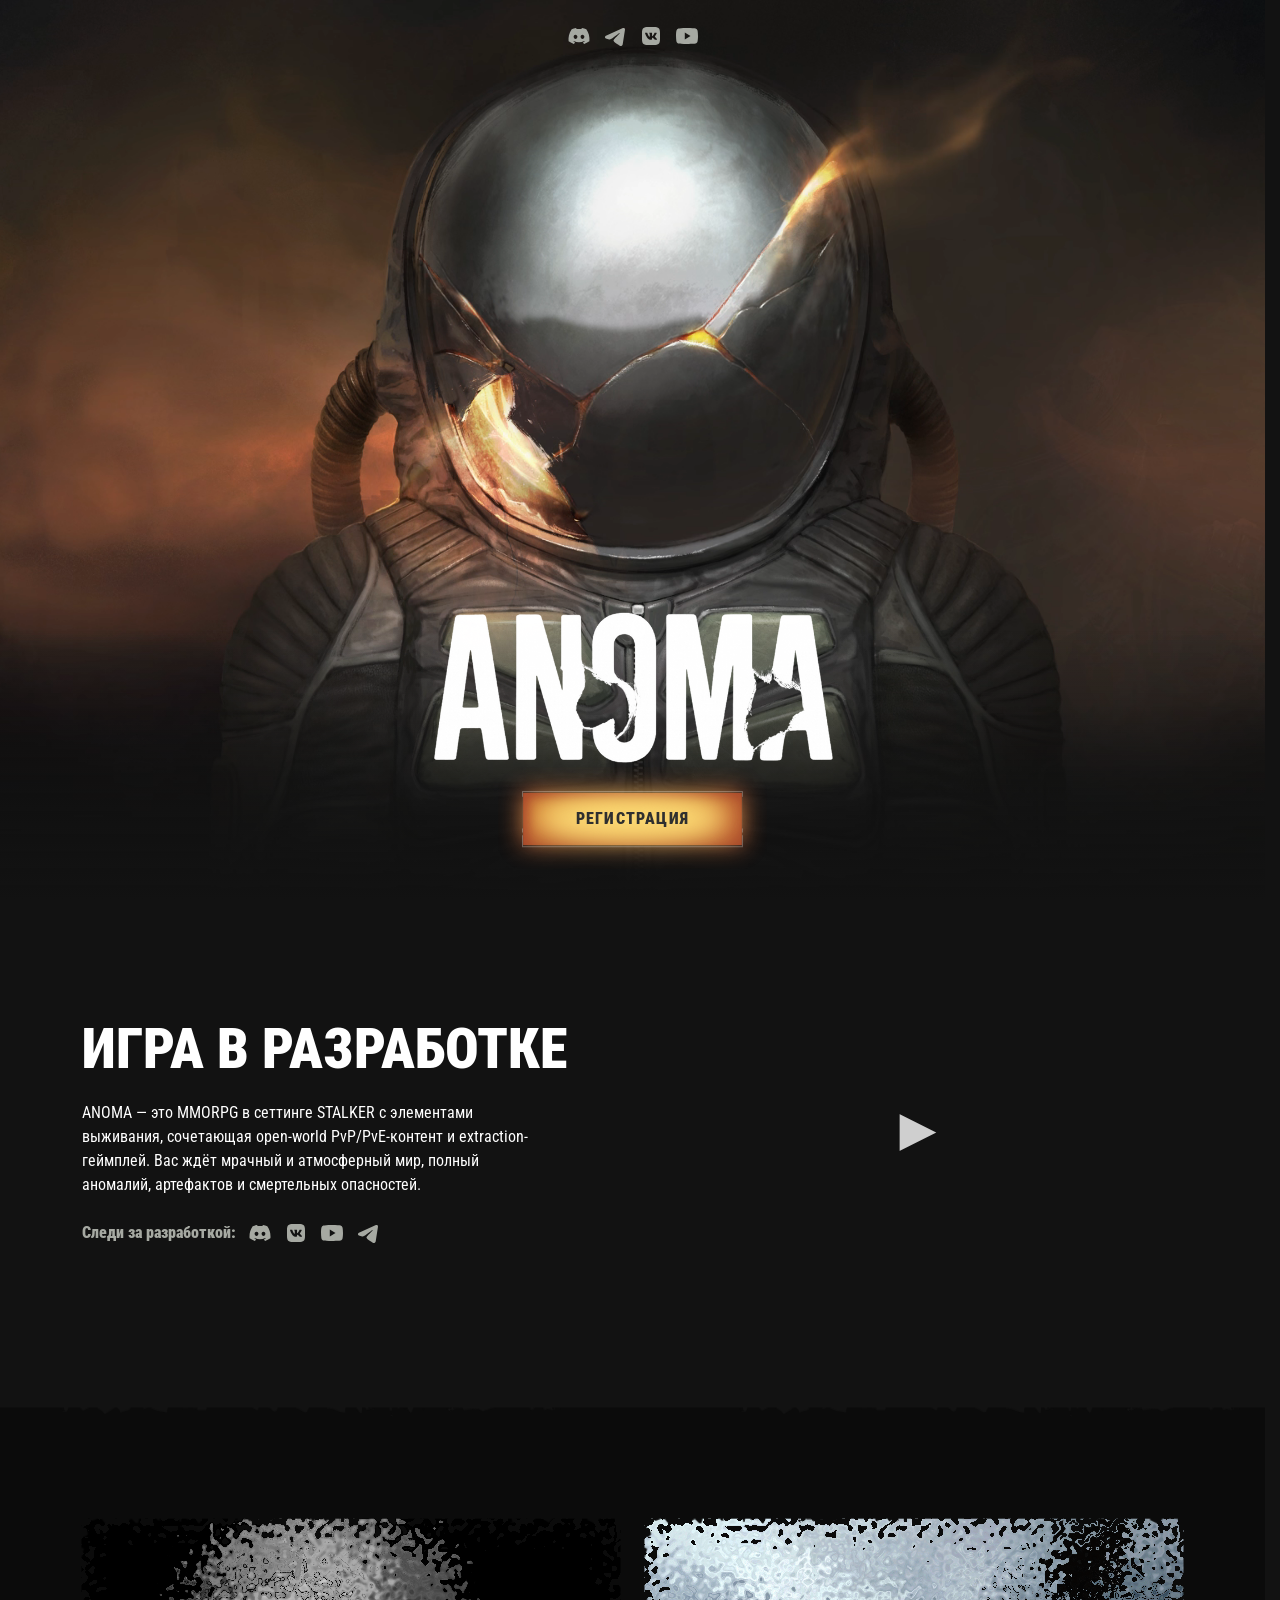
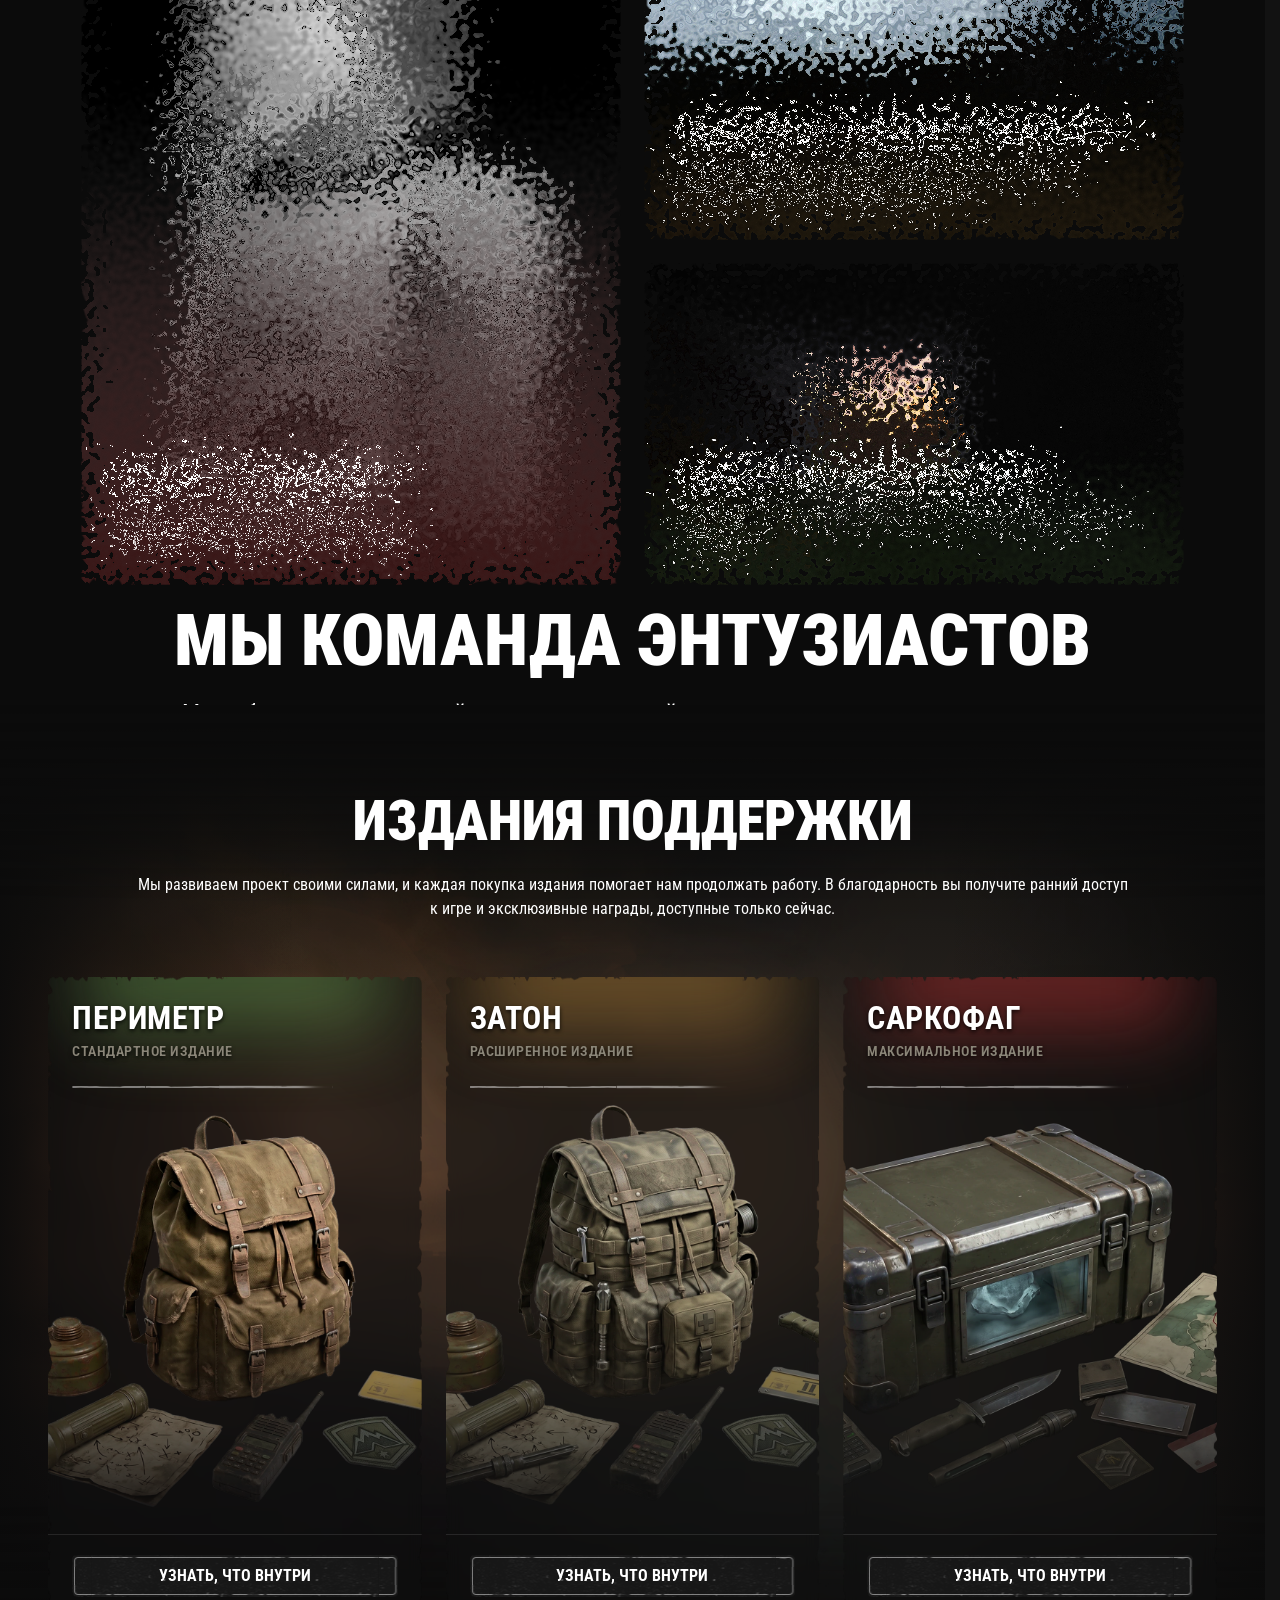
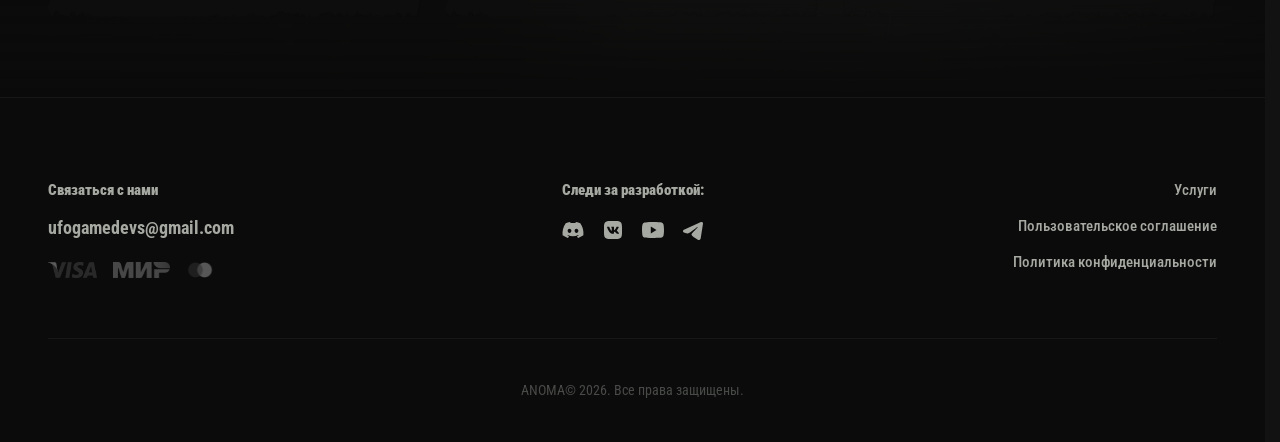
==== commit b0fcc664: "update" ====
--- a/index.html
+++ b/index.html
@@ -401,36 +401,52 @@
               <div class="editions__card-features">
                 <ul class="editions__features-list">
                   <li class="editions__feature-item">
-                    <img src="./assets/img/favicon.svg" alt="" width="20" height="20" class="editions__feature-icon">
-                    Базовая игра
-                  </li>
-                  <li class="editions__feature-item">
-                    <img src="./assets/img/favicon.svg" alt="" width="20" height="20" class="editions__feature-icon">
-                    Доступ в ЗБТ
-                  </li>
-                  <li class="editions__feature-item">
-                    <img src="./assets/img/favicon.svg" alt="" width="20" height="20" class="editions__feature-icon">
-                    Стартовый набор экипировки
-                  </li>
-                  <li class="editions__feature-item is-disabled">
-                    <img src="./assets/img/favicon.svg" alt="" width="20" height="20" class="editions__feature-icon">
-                    Эксклюзивный камуфляж
-                  </li>
-                  <li class="editions__feature-item is-disabled">
-                    <img src="./assets/img/favicon.svg" alt="" width="20" height="20" class="editions__feature-icon">
-                    Цифровой артбук
-                  </li>
-                  <li class="editions__feature-item is-disabled">
-                    <img src="./assets/img/favicon.svg" alt="" width="20" height="20" class="editions__feature-icon">
-                    Оригинальный саундтрек
-                  </li>
-                  <li class="editions__feature-item is-disabled">
-                    <img src="./assets/img/favicon.svg" alt="" width="20" height="20" class="editions__feature-icon">
-                    Бонусный побочный квест
-                  </li>
-                  <li class="editions__feature-item is-disabled">
-                    <img src="./assets/img/favicon.svg" alt="" width="20" height="20" class="editions__feature-icon">
-                    Сезонный пропуск
+                    <svg class="editions__feature-icon" width="20" height="20" viewBox="0 0 24 24" fill="currentColor"><path d="M21 6H3c-1.1 0-2 .9-2 2v8c0 1.1.9 2 2 2h18c1.1 0 2-.9 2-2V8c0-1.1-.9-2-2-2zM9 13H8v1H7v-1H6v-1h1v-1h1v1h1v1zm7-1.25c0-.41.34-.75.75-.75s.75.34.75.75-.34.75-.75.75-.75-.34-.75-.75zm2 2c0-.41.34-.75.75-.75s.75.34.75.75-.34.75-.75.75-.75-.34-.75-.75z"/></svg>
+                    Участие в раннем доступе игры
+                  </li>
+                  <li class="editions__feature-item">
+                    <svg class="editions__feature-icon" width="20" height="20" viewBox="0 0 24 24" fill="currentColor"><path d="M16 11c1.66 0 2.99-1.34 2.99-3S17.66 5 16 5s-3 1.34-3 3 1.34 3 3 3zm-8 0c1.66 0 2.99-1.34 2.99-3S9.66 5 8 5 5 6.34 5 8s1.34 3 3 3zm0 2c-2.33 0-7 1.17-7 3.5V19h14v-2.5c0-2.33-4.67-3.5-7-3.5zm8 0c-.29 0-.62.02-.97.05 1.16.84 1.97 1.97 1.97 3.45V19h6v-2.5c0-2.33-4.67-3.5-7-3.5z"/></svg>
+                    Эксклюзивная роль в Discord
+                  </li>
+                  <li class="editions__feature-item">
+                    <svg class="editions__feature-icon" width="20" height="20" viewBox="0 0 24 24" fill="currentColor"><path d="M21 18v1c0 1.1-.9 2-2 2H5c-1.11 0-2-.9-2-2V5c0-1.1.89-2 2-2h14c1.1 0 2 .9 2 2v1h-9c-1.11 0-2 .9-2 2v8c0 1.1.89 2 2 2h9zm-9-2h10V8H12v8zm4-2.5c-.83 0-1.5-.67-1.5-1.5s.67-1.5 1.5-1.5 1.5.67 1.5 1.5-.67 1.5-1.5 1.5z"/></svg>
+                    350 ₽ от стоимости начисляются на донатный счет
+                  </li>
+                  <li class="editions__feature-item is-disabled">
+                    <svg class="editions__feature-icon" width="20" height="20" viewBox="0 0 24 24" fill="currentColor"><path d="M14.5 2l-1.5 1.5 4 4-14 14v3h3l14-14 1.5-1.5-3-3z M5 21v-1.5l11-11 1.5 1.5-11 11H5z"/></svg>
+                    Эксклюзивное холодное оружие
+                  </li>
+                  <li class="editions__feature-item is-disabled">
+                    <svg class="editions__feature-icon" width="20" height="20" viewBox="0 0 24 24" fill="currentColor"><path d="M12 2a10 10 0 1 0 10 10A10 10 0 0 0 12 2zm0 18a8 8 0 1 1 8-8 8 8 0 0 1-8 8zm0-14a6 6 0 1 0 6 6 6 6 0 0 0-6-6zm0 10a4 4 0 1 1 4-4 4 4 0 0 1-4 4zm0-6a2 2 0 1 0 2 2 2 2 0 0 0-2-2z"/></svg>
+                    Особый предмет для проверки аномалий вместо болта
+                  </li>
+                  <li class="editions__feature-item is-disabled">
+                    <svg class="editions__feature-icon" width="20" height="20" viewBox="0 0 24 24" fill="currentColor"><path d="M21 19V5c0-1.1-.9-2-2-2H5c-1.1 0-2 .9-2 2v14c0 1.1.9 2 2 2h14c1.1 0 2-.9 2-2zM8.5 13.5l2.5 3.01L14.5 12l4.5 6H5l3.5-4.5z"/></svg>
+                    Эксклюзивный фон главного меню
+                  </li>
+                  <li class="editions__feature-item is-disabled">
+                    <svg class="editions__feature-icon" width="20" height="20" viewBox="0 0 24 24" fill="currentColor"><path d="M12 2a9 9 0 0 0-9 9c0 4.17 2.84 7.67 6.69 8.69L10 22h4l.31-2.31C18.16 18.67 21 15.17 21 11a9 9 0 0 0-9-9zm-3 10a1.5 1.2 0 1 1 3 0 1.5 1.2 0 1 1-3 0zm6 0a1.5 1.2 0 1 1 3 0 1.5 1.2 0 1 1-3 0z"/></svg>
+                    Особая модель рюкзака после смерти персонажа
+                  </li>
+                  <li class="editions__feature-item is-disabled">
+                    <svg class="editions__feature-icon" width="20" height="20" viewBox="0 0 24 24" fill="currentColor"><path d="M12 17.27L18.18 21l-1.64-7.03L22 9.24l-7.19-.61L12 2 9.19 8.63 2 9.24l5.46 4.73L5.82 21z"/></svg>
+                    Эксклюзивный коллекционный артефакт
+                  </li>
+                  <li class="editions__feature-item is-disabled">
+                    <svg class="editions__feature-icon" width="20" height="20" viewBox="0 0 24 24" fill="currentColor"><path d="M20.5 3l-.16.03L15 5.1 9 3 3.36 4.9c-.21.07-.36.25-.36.48V20.5c0 .28.22.5.5.5l.16-.03L9 18.9l6 2.1 5.64-1.9c.21-.07.36-.25.36-.48V3.5c0-.28-.22-.5-.5-.5zM15 19l-6-2.11V5l6 2.11V19z"/></svg>
+                    Координаты закрытого тайника с неизвестным содержимым
+                  </li>
+                  <li class="editions__feature-item is-disabled">
+                    <svg class="editions__feature-icon" width="20" height="20" viewBox="0 0 24 24" fill="currentColor"><path d="M12 1L3 5v6c0 5.55 3.84 10.74 9 12 5.16-1.26 9-6.45 9-12V5l-9-4zm-2 16l-4-4 1.41-1.41L10 14.17l6.59-6.59L18 9l-8 8z"/></svg>
+                    Эксклюзивный титул рядом с ником в безопасных зонах
+                  </li>
+                  <li class="editions__feature-item is-disabled">
+                    <svg class="editions__feature-icon" width="20" height="20" viewBox="0 0 24 24" fill="currentColor"><path d="M22.7 19l-9.1-9.1c.9-2.3.4-5-1.5-6.9-2-2-5-2.4-7.4-1.3L9 6 6 9 1.6 4.7C.4 7.1.9 10.1 2.9 12.1c1.9 1.9 4.6 2.4 6.9 1.5l9.1 9.1c.4.4 1 .4 1.4 0l2.3-2.3c.5-.4.5-1.1.1-1.4z"/></svg>
+                    Доступ к тестированию будущих обновлений игры
+                  </li>
+                  <li class="editions__feature-item is-disabled">
+                    <svg class="editions__feature-icon" width="20" height="20" viewBox="0 0 24 24" fill="currentColor"><path d="M20 6h-2.18c.11-.31.18-.65.18-1 0-1.66-1.34-3-3-3-1.05 0-1.96.54-2.5 1.35l-.5.65-.5-.65C10.96 2.54 10.05 2 9 2 7.34 2 6 3.34 6 5c0 .35.07.69.18 1H4c-1.11 0-1.99.89-1.99 2L2 19c0 1.11.89 2 2 2h16c1.11 0 2-.89 2-2V8c0-1.11-.89-2-2-2zm-5-2c.55 0 1 .45 1 1s-.45 1-1 1-1-.45-1-1 .45-1 1-1zM9 4c.55 0 1 .45 1 1s-.45 1-1 1-1-.45-1-1 .45-1 1-1zm11 15H4v-2h16v2zm0-5H4V8h5.08L7 10.83 8.62 12 11 8.76l1-1.36 1 1.36 2.38 3.24L17 10.83 14.92 8H20v6z"/></svg>
+                    Подарочное издание «Периметр» для друга
                   </li>
                 </ul>
               </div>
@@ -457,36 +473,52 @@
               <div class="editions__card-features">
                 <ul class="editions__features-list">
                   <li class="editions__feature-item">
-                    <img src="./assets/img/favicon.svg" alt="" width="20" height="20" class="editions__feature-icon">
-                    Базовая игра
-                  </li>
-                  <li class="editions__feature-item">
-                    <img src="./assets/img/favicon.svg" alt="" width="20" height="20" class="editions__feature-icon">
-                    Доступ в ЗБТ
-                  </li>
-                  <li class="editions__feature-item">
-                    <img src="./assets/img/favicon.svg" alt="" width="20" height="20" class="editions__feature-icon">
-                    Улучшенный набор экипировки
-                  </li>
-                  <li class="editions__feature-item">
-                    <img src="./assets/img/favicon.svg" alt="" width="20" height="20" class="editions__feature-icon">
-                    Эксклюзивный камуфляж
-                  </li>
-                  <li class="editions__feature-item">
-                    <img src="./assets/img/favicon.svg" alt="" width="20" height="20" class="editions__feature-icon">
-                    Цифровой артбук
-                  </li>
-                  <li class="editions__feature-item">
-                    <img src="./assets/img/favicon.svg" alt="" width="20" height="20" class="editions__feature-icon">
-                    Оригинальный саундтрек
-                  </li>
-                  <li class="editions__feature-item is-disabled">
-                    <img src="./assets/img/favicon.svg" alt="" width="20" height="20" class="editions__feature-icon">
-                    Бонусный побочный квест
-                  </li>
-                  <li class="editions__feature-item is-disabled">
-                    <img src="./assets/img/favicon.svg" alt="" width="20" height="20" class="editions__feature-icon">
-                    Сезонный пропуск
+                    <svg class="editions__feature-icon" width="20" height="20" viewBox="0 0 24 24" fill="currentColor"><path d="M21 6H3c-1.1 0-2 .9-2 2v8c0 1.1.9 2 2 2h18c1.1 0 2-.9 2-2V8c0-1.1-.9-2-2-2zM9 13H8v1H7v-1H6v-1h1v-1h1v1h1v1zm7-1.25c0-.41.34-.75.75-.75s.75.34.75.75-.34.75-.75.75-.75-.34-.75-.75zm2 2c0-.41.34-.75.75-.75s.75.34.75.75-.34.75-.75.75-.75-.34-.75-.75z"/></svg>
+                    Участие в раннем доступе игры
+                  </li>
+                  <li class="editions__feature-item">
+                    <svg class="editions__feature-icon" width="20" height="20" viewBox="0 0 24 24" fill="currentColor"><path d="M16 11c1.66 0 2.99-1.34 2.99-3S17.66 5 16 5s-3 1.34-3 3 1.34 3 3 3zm-8 0c1.66 0 2.99-1.34 2.99-3S9.66 5 8 5 5 6.34 5 8s1.34 3 3 3zm0 2c-2.33 0-7 1.17-7 3.5V19h14v-2.5c0-2.33-4.67-3.5-7-3.5zm8 0c-.29 0-.62.02-.97.05 1.16.84 1.97 1.97 1.97 3.45V19h6v-2.5c0-2.33-4.67-3.5-7-3.5z"/></svg>
+                    Эксклюзивная роль в Discord
+                  </li>
+                  <li class="editions__feature-item">
+                    <svg class="editions__feature-icon" width="20" height="20" viewBox="0 0 24 24" fill="currentColor"><path d="M21 18v1c0 1.1-.9 2-2 2H5c-1.11 0-2-.9-2-2V5c0-1.1.89-2 2-2h14c1.1 0 2 .9 2 2v1h-9c-1.11 0-2 .9-2 2v8c0 1.1.89 2 2 2h9zm-9-2h10V8H12v8zm4-2.5c-.83 0-1.5-.67-1.5-1.5s.67-1.5 1.5-1.5 1.5.67 1.5 1.5-.67 1.5-1.5 1.5z"/></svg>
+                    840 ₽ от стоимости начисляются на донатный счет
+                  </li>
+                  <li class="editions__feature-item">
+                    <svg class="editions__feature-icon" width="20" height="20" viewBox="0 0 24 24" fill="currentColor"><path d="M14.5 2l-1.5 1.5 4 4-14 14v3h3l14-14 1.5-1.5-3-3z M5 21v-1.5l11-11 1.5 1.5-11 11H5z"/></svg>
+                    Эксклюзивное холодное оружие
+                  </li>
+                  <li class="editions__feature-item">
+                    <svg class="editions__feature-icon" width="20" height="20" viewBox="0 0 24 24" fill="currentColor"><path d="M12 2a10 10 0 1 0 10 10A10 10 0 0 0 12 2zm0 18a8 8 0 1 1 8-8 8 8 0 0 1-8 8zm0-14a6 6 0 1 0 6 6 6 6 0 0 0-6-6zm0 10a4 4 0 1 1 4-4 4 4 0 0 1-4 4zm0-6a2 2 0 1 0 2 2 2 2 0 0 0-2-2z"/></svg>
+                    Особый предмет для проверки аномалий вместо болта
+                  </li>
+                  <li class="editions__feature-item">
+                    <svg class="editions__feature-icon" width="20" height="20" viewBox="0 0 24 24" fill="currentColor"><path d="M21 19V5c0-1.1-.9-2-2-2H5c-1.1 0-2 .9-2 2v14c0 1.1.9 2 2 2h14c1.1 0 2-.9 2-2zM8.5 13.5l2.5 3.01L14.5 12l4.5 6H5l3.5-4.5z"/></svg>
+                    Эксклюзивный фон главного меню
+                  </li>
+                  <li class="editions__feature-item">
+                    <svg class="editions__feature-icon" width="20" height="20" viewBox="0 0 24 24" fill="currentColor"><path d="M12 2a9 9 0 0 0-9 9c0 4.17 2.84 7.67 6.69 8.69L10 22h4l.31-2.31C18.16 18.67 21 15.17 21 11a9 9 0 0 0-9-9zm-3 10a1.5 1.2 0 1 1 3 0 1.5 1.2 0 1 1-3 0zm6 0a1.5 1.2 0 1 1 3 0 1.5 1.2 0 1 1-3 0z"/></svg>
+                    Особая модель рюкзака после смерти персонажа
+                  </li>
+                  <li class="editions__feature-item is-disabled">
+                    <svg class="editions__feature-icon" width="20" height="20" viewBox="0 0 24 24" fill="currentColor"><path d="M12 17.27L18.18 21l-1.64-7.03L22 9.24l-7.19-.61L12 2 9.19 8.63 2 9.24l5.46 4.73L5.82 21z"/></svg>
+                    Эксклюзивный коллекционный артефакт
+                  </li>
+                  <li class="editions__feature-item is-disabled">
+                    <svg class="editions__feature-icon" width="20" height="20" viewBox="0 0 24 24" fill="currentColor"><path d="M20.5 3l-.16.03L15 5.1 9 3 3.36 4.9c-.21.07-.36.25-.36.48V20.5c0 .28.22.5.5.5l.16-.03L9 18.9l6 2.1 5.64-1.9c.21-.07.36-.25.36-.48V3.5c0-.28-.22-.5-.5-.5zM15 19l-6-2.11V5l6 2.11V19z"/></svg>
+                    Координаты закрытого тайника с неизвестным содержимым
+                  </li>
+                  <li class="editions__feature-item is-disabled">
+                    <svg class="editions__feature-icon" width="20" height="20" viewBox="0 0 24 24" fill="currentColor"><path d="M12 1L3 5v6c0 5.55 3.84 10.74 9 12 5.16-1.26 9-6.45 9-12V5l-9-4zm-2 16l-4-4 1.41-1.41L10 14.17l6.59-6.59L18 9l-8 8z"/></svg>
+                    Эксклюзивный титул рядом с ником в безопасных зонах
+                  </li>
+                  <li class="editions__feature-item is-disabled">
+                    <svg class="editions__feature-icon" width="20" height="20" viewBox="0 0 24 24" fill="currentColor"><path d="M22.7 19l-9.1-9.1c.9-2.3.4-5-1.5-6.9-2-2-5-2.4-7.4-1.3L9 6 6 9 1.6 4.7C.4 7.1.9 10.1 2.9 12.1c1.9 1.9 4.6 2.4 6.9 1.5l9.1 9.1c.4.4 1 .4 1.4 0l2.3-2.3c.5-.4.5-1.1.1-1.4z"/></svg>
+                    Доступ к тестированию будущих обновлений игры
+                  </li>
+                  <li class="editions__feature-item is-disabled">
+                    <svg class="editions__feature-icon" width="20" height="20" viewBox="0 0 24 24" fill="currentColor"><path d="M20 6h-2.18c.11-.31.18-.65.18-1 0-1.66-1.34-3-3-3-1.05 0-1.96.54-2.5 1.35l-.5.65-.5-.65C10.96 2.54 10.05 2 9 2 7.34 2 6 3.34 6 5c0 .35.07.69.18 1H4c-1.11 0-1.99.89-1.99 2L2 19c0 1.11.89 2 2 2h16c1.11 0 2-.89 2-2V8c0-1.11-.89-2-2-2zm-5-2c.55 0 1 .45 1 1s-.45 1-1 1-1-.45-1-1 .45-1 1-1zM9 4c.55 0 1 .45 1 1s-.45 1-1 1-1-.45-1-1 .45-1 1-1zm11 15H4v-2h16v2zm0-5H4V8h5.08L7 10.83 8.62 12 11 8.76l1-1.36 1 1.36 2.38 3.24L17 10.83 14.92 8H20v6z"/></svg>
+                    Подарочное издание «Периметр» для друга
                   </li>
                 </ul>
               </div>
@@ -513,36 +545,52 @@
               <div class="editions__card-features">
                 <ul class="editions__features-list">
                   <li class="editions__feature-item">
-                    <img src="./assets/img/favicon.svg" alt="" width="20" height="20" class="editions__feature-icon">
-                    Базовая игра
-                  </li>
-                  <li class="editions__feature-item">
-                    <img src="./assets/img/favicon.svg" alt="" width="20" height="20" class="editions__feature-icon">
-                    Доступ в ЗБТ
-                  </li>
-                  <li class="editions__feature-item">
-                    <img src="./assets/img/favicon.svg" alt="" width="20" height="20" class="editions__feature-icon">
-                    Максимальный набор экипировки
-                  </li>
-                  <li class="editions__feature-item">
-                    <img src="./assets/img/favicon.svg" alt="" width="20" height="20" class="editions__feature-icon">
-                    Эксклюзивный камуфляж
-                  </li>
-                  <li class="editions__feature-item">
-                    <img src="./assets/img/favicon.svg" alt="" width="20" height="20" class="editions__feature-icon">
-                    Цифровой артбук
-                  </li>
-                  <li class="editions__feature-item">
-                    <img src="./assets/img/favicon.svg" alt="" width="20" height="20" class="editions__feature-icon">
-                    Оригинальный саундтрек
-                  </li>
-                  <li class="editions__feature-item">
-                    <img src="./assets/img/favicon.svg" alt="" width="20" height="20" class="editions__feature-icon">
-                    Бонусный побочный квест
-                  </li>
-                  <li class="editions__feature-item">
-                    <img src="./assets/img/favicon.svg" alt="" width="20" height="20" class="editions__feature-icon">
-                    Сезонный пропуск
+                    <svg class="editions__feature-icon" width="20" height="20" viewBox="0 0 24 24" fill="currentColor"><path d="M21 6H3c-1.1 0-2 .9-2 2v8c0 1.1.9 2 2 2h18c1.1 0 2-.9 2-2V8c0-1.1-.9-2-2-2zM9 13H8v1H7v-1H6v-1h1v-1h1v1h1v1zm7-1.25c0-.41.34-.75.75-.75s.75.34.75.75-.34.75-.75.75-.75-.34-.75-.75zm2 2c0-.41.34-.75.75-.75s.75.34.75.75-.34.75-.75.75-.75-.34-.75-.75z"/></svg>
+                    Участие в раннем доступе игры
+                  </li>
+                  <li class="editions__feature-item">
+                    <svg class="editions__feature-icon" width="20" height="20" viewBox="0 0 24 24" fill="currentColor"><path d="M16 11c1.66 0 2.99-1.34 2.99-3S17.66 5 16 5s-3 1.34-3 3 1.34 3 3 3zm-8 0c1.66 0 2.99-1.34 2.99-3S9.66 5 8 5 5 6.34 5 8s1.34 3 3 3zm0 2c-2.33 0-7 1.17-7 3.5V19h14v-2.5c0-2.33-4.67-3.5-7-3.5zm8 0c-.29 0-.62.02-.97.05 1.16.84 1.97 1.97 1.97 3.45V19h6v-2.5c0-2.33-4.67-3.5-7-3.5z"/></svg>
+                    Эксклюзивная роль в Discord
+                  </li>
+                  <li class="editions__feature-item">
+                    <svg class="editions__feature-icon" width="20" height="20" viewBox="0 0 24 24" fill="currentColor"><path d="M21 18v1c0 1.1-.9 2-2 2H5c-1.11 0-2-.9-2-2V5c0-1.1.89-2 2-2h14c1.1 0 2 .9 2 2v1h-9c-1.11 0-2 .9-2 2v8c0 1.1.89 2 2 2h9zm-9-2h10V8H12v8zm4-2.5c-.83 0-1.5-.67-1.5-1.5s.67-1.5 1.5-1.5 1.5.67 1.5 1.5-.67 1.5-1.5 1.5z"/></svg>
+                    1090 ₽ от стоимости начисляются на донатный счет
+                  </li>
+                  <li class="editions__feature-item">
+                    <svg class="editions__feature-icon" width="20" height="20" viewBox="0 0 24 24" fill="currentColor"><path d="M14.5 2l-1.5 1.5 4 4-14 14v3h3l14-14 1.5-1.5-3-3z M5 21v-1.5l11-11 1.5 1.5-11 11H5z"/></svg>
+                    Эксклюзивное холодное оружие
+                  </li>
+                  <li class="editions__feature-item">
+                    <svg class="editions__feature-icon" width="20" height="20" viewBox="0 0 24 24" fill="currentColor"><path d="M12 2a10 10 0 1 0 10 10A10 10 0 0 0 12 2zm0 18a8 8 0 1 1 8-8 8 8 0 0 1-8 8zm0-14a6 6 0 1 0 6 6 6 6 0 0 0-6-6zm0 10a4 4 0 1 1 4-4 4 4 0 0 1-4 4zm0-6a2 2 0 1 0 2 2 2 2 0 0 0-2-2z"/></svg>
+                    Особый предмет для проверки аномалий вместо болта
+                  </li>
+                  <li class="editions__feature-item">
+                    <svg class="editions__feature-icon" width="20" height="20" viewBox="0 0 24 24" fill="currentColor"><path d="M21 19V5c0-1.1-.9-2-2-2H5c-1.1 0-2 .9-2 2v14c0 1.1.9 2 2 2h14c1.1 0 2-.9 2-2zM8.5 13.5l2.5 3.01L14.5 12l4.5 6H5l3.5-4.5z"/></svg>
+                    Эксклюзивный фон главного меню
+                  </li>
+                  <li class="editions__feature-item">
+                    <svg class="editions__feature-icon" width="20" height="20" viewBox="0 0 24 24" fill="currentColor"><path d="M12 2a9 9 0 0 0-9 9c0 4.17 2.84 7.67 6.69 8.69L10 22h4l.31-2.31C18.16 18.67 21 15.17 21 11a9 9 0 0 0-9-9zm-3 10a1.5 1.2 0 1 1 3 0 1.5 1.2 0 1 1-3 0zm6 0a1.5 1.2 0 1 1 3 0 1.5 1.2 0 1 1-3 0z"/></svg>
+                    Особая модель рюкзака после смерти персонажа
+                  </li>
+                  <li class="editions__feature-item">
+                    <svg class="editions__feature-icon" width="20" height="20" viewBox="0 0 24 24" fill="currentColor"><path d="M12 17.27L18.18 21l-1.64-7.03L22 9.24l-7.19-.61L12 2 9.19 8.63 2 9.24l5.46 4.73L5.82 21z"/></svg>
+                    Эксклюзивный коллекционный артефакт
+                  </li>
+                  <li class="editions__feature-item">
+                    <svg class="editions__feature-icon" width="20" height="20" viewBox="0 0 24 24" fill="currentColor"><path d="M20.5 3l-.16.03L15 5.1 9 3 3.36 4.9c-.21.07-.36.25-.36.48V20.5c0 .28.22.5.5.5l.16-.03L9 18.9l6 2.1 5.64-1.9c.21-.07.36-.25.36-.48V3.5c0-.28-.22-.5-.5-.5zM15 19l-6-2.11V5l6 2.11V19z"/></svg>
+                    Координаты закрытого тайника с неизвестным содержимым
+                  </li>
+                  <li class="editions__feature-item">
+                    <svg class="editions__feature-icon" width="20" height="20" viewBox="0 0 24 24" fill="currentColor"><path d="M12 1L3 5v6c0 5.55 3.84 10.74 9 12 5.16-1.26 9-6.45 9-12V5l-9-4zm-2 16l-4-4 1.41-1.41L10 14.17l6.59-6.59L18 9l-8 8z"/></svg>
+                    Эксклюзивный титул рядом с ником в безопасных зонах
+                  </li>
+                  <li class="editions__feature-item">
+                    <svg class="editions__feature-icon" width="20" height="20" viewBox="0 0 24 24" fill="currentColor"><path d="M22.7 19l-9.1-9.1c.9-2.3.4-5-1.5-6.9-2-2-5-2.4-7.4-1.3L9 6 6 9 1.6 4.7C.4 7.1.9 10.1 2.9 12.1c1.9 1.9 4.6 2.4 6.9 1.5l9.1 9.1c.4.4 1 .4 1.4 0l2.3-2.3c.5-.4.5-1.1.1-1.4z"/></svg>
+                    Доступ к тестированию будущих обновлений игры
+                  </li>
+                  <li class="editions__feature-item">
+                    <svg class="editions__feature-icon" width="20" height="20" viewBox="0 0 24 24" fill="currentColor"><path d="M20 6h-2.18c.11-.31.18-.65.18-1 0-1.66-1.34-3-3-3-1.05 0-1.96.54-2.5 1.35l-.5.65-.5-.65C10.96 2.54 10.05 2 9 2 7.34 2 6 3.34 6 5c0 .35.07.69.18 1H4c-1.11 0-1.99.89-1.99 2L2 19c0 1.11.89 2 2 2h16c1.11 0 2-.89 2-2V8c0-1.11-.89-2-2-2zm-5-2c.55 0 1 .45 1 1s-.45 1-1 1-1-.45-1-1 .45-1 1-1zM9 4c.55 0 1 .45 1 1s-.45 1-1 1-1-.45-1-1 .45-1 1-1zm11 15H4v-2h16v2zm0-5H4V8h5.08L7 10.83 8.62 12 11 8.76l1-1.36 1 1.36 2.38 3.24L17 10.83 14.92 8H20v6z"/></svg>
+                    Подарочное издание «Периметр» для друга
                   </li>
                 </ul>
               </div>
@@ -595,9 +643,9 @@
         </div>
 
         <div class="footer__legal">
-          <a href="#" target="_blank" class="footer__link">Услуги</a>
-          <a href="#" target="_blank" class="footer__link">Пользовательское соглашение</a>
-          <a href="#" target="_blank" class="footer__link">Политика конфиденциальности</a>
+          <a href="./assets/docs/ANOMA_Услуги.pdf" target="_blank" class="footer__link">Услуги</a>
+          <a href="./assets/docs/ANOMA_Пользовательское%20соглашение.pdf" target="_blank" class="footer__link">Пользовательское соглашение</a>
+          <a href="./assets/docs/ANOMA_Политика%20конфиденциальности.pdf" target="_blank" class="footer__link">Политика конфиденциальности</a>
         </div>
       </div>
 
@@ -658,68 +706,61 @@
       <button class="editions-modal__close" aria-label="Закрыть">&times;</button>
 
       <div class="editions-modal__tabs" role="tablist" aria-label="Издания">
-        <button class="editions-modal__tab" role="tab" aria-selected="false" data-target="standard">STANDARD
-          EDITION</button>
-        <button class="editions-modal__tab" role="tab" aria-selected="false" data-target="deluxe">DELUXE
-          EDITION</button>
+        <button class="editions-modal__tab" role="tab" aria-selected="false" data-target="standard">Периметр</button>
+        <button class="editions-modal__tab" role="tab" aria-selected="false" data-target="deluxe">Затон</button>
         <button class="editions-modal__tab editions-modal__tab--active" role="tab" aria-selected="true"
-          data-target="ultimate">ULTIMATE EDITION</button>
+          data-target="ultimate">Саркофаг</button>
       </div>
 
       <div class="editions-modal__body">
         <div class="editions-modal__gallery">
           <div class="editions-gallery__main">
-            <img src="./assets/img/screenshot3.png" alt="Edition Cover" class="editions-gallery__img">
-          </div>
-          <!-- Grid items with placeholders -->
-          <div class="editions-gallery__item" data-tier="standard"><img src="./assets/img/favicon.svg" alt="">
-            <div class="editions-gallery__bar"></div>
-          </div>
-          <div class="editions-gallery__item" data-tier="standard"><img src="./assets/img/favicon.svg" alt="">
-            <div class="editions-gallery__bar"></div>
-          </div>
-          <div class="editions-gallery__item" data-tier="standard"><img src="./assets/img/favicon.svg" alt="">
-            <div class="editions-gallery__bar"></div>
-          </div>
-          <div class="editions-gallery__item" data-tier="deluxe"><img src="./assets/img/favicon.svg" alt="">
-            <div class="editions-gallery__bar"></div>
-          </div>
-          <div class="editions-gallery__item" data-tier="deluxe"><img src="./assets/img/favicon.svg" alt="">
-            <div class="editions-gallery__bar"></div>
-          </div>
-          <div class="editions-gallery__item" data-tier="deluxe"><img src="./assets/img/favicon.svg" alt="">
-            <div class="editions-gallery__bar"></div>
-          </div>
-          <div class="editions-gallery__item" data-tier="deluxe"><img src="./assets/img/favicon.svg" alt="">
-            <div class="editions-gallery__bar"></div>
-          </div>
-          <div class="editions-gallery__item" data-tier="deluxe"><img src="./assets/img/favicon.svg" alt="">
-            <div class="editions-gallery__bar"></div>
-          </div>
-          <div class="editions-gallery__item" data-tier="ultimate"><img src="./assets/img/favicon.svg" alt="">
-            <div class="editions-gallery__bar"></div>
-          </div>
-          <div class="editions-gallery__item" data-tier="ultimate"><img src="./assets/img/favicon.svg" alt="">
-            <div class="editions-gallery__bar"></div>
-          </div>
-          <div class="editions-gallery__item" data-tier="ultimate"><img src="./assets/img/favicon.svg" alt="">
-            <div class="editions-gallery__bar"></div>
-          </div>
-          <div class="editions-gallery__item" data-tier="ultimate"><img src="./assets/img/favicon.svg" alt="">
-            <div class="editions-gallery__bar"></div>
-          </div>
-          <div class="editions-gallery__item" data-tier="ultimate"><img src="./assets/img/favicon.svg" alt="">
-            <div class="editions-gallery__bar"></div>
-          </div>
-          <div class="editions-gallery__item" data-tier="ultimate"><img src="./assets/img/favicon.svg" alt="">
+            <img src="./assets/img/edition3.png" alt="Edition Cover" class="editions-gallery__img">
+          </div>
+          <!-- Grid items with real feature images -->
+          <div class="editions-gallery__item" data-tier="standard"><img src="./assets/img/editions/early-pass.png" alt="Participation in early access">
+            <div class="editions-gallery__bar"></div>
+          </div>
+          <div class="editions-gallery__item" data-tier="standard"><img src="./assets/img/editions/discord-role.png" alt="Exclusive Discord role">
+            <div class="editions-gallery__bar"></div>
+          </div>
+          <div class="editions-gallery__item" data-tier="standard"><img src="./assets/img/editions/donation-balance.png" alt="Donation balance">
+            <div class="editions-gallery__bar"></div>
+          </div>
+
+          <div class="editions-gallery__item" data-tier="deluxe"><img src="./assets/img/editions/bladed-weapons.png" alt="Exclusive cold weapon">
+            <div class="editions-gallery__bar"></div>
+          </div>
+          <div class="editions-gallery__item" data-tier="deluxe"><img src="./assets/img/editions/bolt.png" alt="Anomaly detection item">
+            <div class="editions-gallery__bar"></div>
+          </div>
+          <div class="editions-gallery__item" data-tier="deluxe"><img src="./assets/img/editions/menu-background.png" alt="Main menu background">
+            <div class="editions-gallery__bar"></div>
+          </div>
+          <div class="editions-gallery__item" data-tier="deluxe"><img src="./assets/img/editions/death-backpack.png" alt="Special backpack model">
+            <div class="editions-gallery__bar"></div>
+          </div>
+
+          <div class="editions-gallery__item" data-tier="ultimate"><img src="./assets/img/editions/artifact.png" alt="Exclusive collector's artifact">
+            <div class="editions-gallery__bar"></div>
+          </div>
+          <div class="editions-gallery__item" data-tier="ultimate"><img src="./assets/img/editions/coordinates-cache.png" alt="Coordinates of hidden cache">
+            <div class="editions-gallery__bar"></div>
+          </div>
+          <div class="editions-gallery__item" data-tier="ultimate"><img src="./assets/img/editions/titul-nickname.png" alt="Exclusive title">
+            <div class="editions-gallery__bar"></div>
+          </div>
+          <div class="editions-gallery__item" data-tier="ultimate"><img src="./assets/img/editions/update-testing.png" alt="Access to future update testing">
+            <div class="editions-gallery__bar"></div>
+          </div>
+          <div class="editions-gallery__item" data-tier="ultimate"><img src="./assets/img/editions/gift-edition.png" alt="Gift Perimeter edition for a friend">
             <div class="editions-gallery__bar"></div>
           </div>
         </div>
 
         <div class="editions-modal__info">
           <p class="editions-modal__desc" id="editionsDesc">
-            Цифровое издание Ultimate предоставляет доступ к полной игре, включает цифровые бонусы из других изданий и
-            эксклюзивные бонусы Ultimate.
+            Максимальное издание раннего доступа с полным набором эксклюзивных наград, доступом к тестированию обновлений и изданием «Периметр» для друга.
           </p>
 
           <div class="editions-modal__purchase">
@@ -731,53 +772,32 @@
                   d="M7 18C5.9 18 5.01 18.9 5.01 20C5.01 21.1 5.9 22 7 22C8.1 22 9 21.1 9 20C9 18.9 8.1 18 7 18ZM1 2V4H3L6.6 11.59L5.24 14.04C5.09 14.32 5 14.65 5 15C5 16.1 5.9 17 7 17H19V15H7.42C7.28 15 7.17 14.89 7.17 14.75L7.2 14.63L8.1 13H15.55C16.3 13 16.96 12.59 17.3 11.97L20.88 5.48C20.96 5.34 21 5.17 21 5C21 4.45 20.55 4 20 4H5.21L4.27 2H1ZM17 18C15.9 18 15.01 18.9 15.01 20C15.01 21.1 15.9 22 17 22C18.1 22 19 21.1 19 20C19 18.9 18.1 18 17 18Z"
                   fill="currentColor" />
               </svg>
-              КУПИТЬ
+              ПОДДЕРЖАТЬ РАЗРАБОТКУ
             </button>
           </div>
 
           <div class="editions-modal__features">
             <ul class="editions-modal__features-list">
-              <li class="editions-modal__feature" data-tier="standard">Базовая игра</li>
-              <li class="editions-modal__feature" data-tier="ultimate">Бонусное побочное задание</li>
-              <li class="editions-modal__feature" data-tier="deluxe">Приложение с официальным артбуком и оригинальным
-                саундтреком</li>
-
-              <li class="editions-modal__feature" data-tier="standard"><span
-                  class="editions-modal__feature-bullet"></span>Пистолет ПТМ «Монолит» (только одиночная кампания)</li>
-              <li class="editions-modal__feature" data-tier="standard"><span
-                  class="editions-modal__feature-bullet"></span>Штурмовая винтовка AR416 «Монолит» (переносится в
-                многопользовательский режим)</li>
-              <li class="editions-modal__feature" data-tier="standard"><span
-                  class="editions-modal__feature-bullet"></span>Пистолет-пулемёт Integral-A, модификация «Риман» (только
-                одиночная кампания)</li>
-              <li class="editions-modal__feature" data-tier="deluxe"><span
-                  class="editions-modal__feature-bullet"></span>Штурмовая винтовка CA «Лавина», модификация «Габион»
-                (только одиночная кампания)</li>
-              <li class="editions-modal__feature" data-tier="deluxe"><span
-                  class="editions-modal__feature-bullet"></span>Снайперская винтовка M701, модификация «Зверолов»
-                (переносится в многопользовательский режим)</li>
-              <li class="editions-modal__feature" data-tier="deluxe"><span
-                  class="editions-modal__feature-bullet"></span>Дробовик M860 «Монолит» (переносится в
-                многопользовательский режим)</li>
-
-              <li class="editions-modal__feature" data-tier="ultimate"><span
-                  class="editions-modal__feature-bullet"></span>Револьвер Rhino, модификация "Model Competitor"
-                (переносится в многопользовательский режим)</li>
-              <li class="editions-modal__feature" data-tier="ultimate"><span
-                  class="editions-modal__feature-bullet"></span>Пистолет-пулемёт Viper «Монолит» (переносится в
-                многопользовательский режим)</li>
-              <li class="editions-modal__feature" data-tier="ultimate"><span
-                  class="editions-modal__feature-bullet"></span>Штурмовая винтовка «Фора-221», модификация «Колыбельная»
-                (переносится в многопользовательский режим)</li>
-              <li class="editions-modal__feature" data-tier="ultimate"><span
-                  class="editions-modal__feature-bullet"></span>Гладкоствольное ружье Д-12, модификация «Маргач Д-12MT»
-                (переносится в многопользовательский режим)</li>
-              <li class="editions-modal__feature" data-tier="ultimate"><span
-                  class="editions-modal__feature-bullet"></span>Комбинезон «СЕВА», модификация «Странник» (переносится в
-                многопользовательский режим)</li>
-              <li class="editions-modal__feature" data-tier="ultimate"><span
-                  class="editions-modal__feature-bullet"></span>Комбинезон ССП-100М НИИЧАЗ (переносится в
-                многопользовательский режим)</li>
+              <li class="editions-modal__feature" data-tier="standard">Участие в раннем доступе игры</li>
+              <li class="editions-modal__feature" data-tier="standard">Эксклюзивная роль в Discord</li>
+              <li class="editions-modal__feature" data-tier="standard" id="editionsCashback">350 ₽ от стоимости начисляются на донатный счет</li>
+
+              <li class="editions-modal__feature" data-tier="deluxe"><span class="editions-modal__feature-bullet"></span>Эксклюзивное холодное оружие</li>
+              <li class="editions-modal__feature" data-tier="deluxe"><span class="editions-modal__feature-bullet"></span>Особый предмет для проверки аномалий вместо болта</li>
+              <li class="editions-modal__feature" data-tier="deluxe"><span class="editions-modal__feature-bullet"></span>Эксклюзивный фон главного меню</li>
+              <li class="editions-modal__feature" data-tier="deluxe"><span class="editions-modal__feature-bullet"></span>Особая модель рюкзака после смерти персонажа</li>
+
+              <li class="editions-modal__feature" data-tier="ultimate"><span class="editions-modal__feature-bullet"></span>Эксклюзивный коллекционный артефакт</li>
+              <li class="editions-modal__feature" data-tier="ultimate"><span class="editions-modal__feature-bullet"></span>Координаты закрытого тайника с неизвестным содержимым</li>
+              <li class="editions-modal__feature" data-tier="ultimate"><span class="editions-modal__feature-bullet"></span>Эксклюзивный титул рядом с ником в безопасных зонах</li>
+              <li class="editions-modal__feature" data-tier="ultimate"><span class="editions-modal__feature-bullet"></span>Доступ к тестированию будущих обновлений игры</li>
+              <li class="editions-modal__feature" data-tier="ultimate">
+                <span class="editions-modal__feature-bullet"></span>
+                Подарочное издание «Периметр» для друга
+                <span class="editions-modal__help" data-tooltip="Подарочное издание «Периметр» для друга не начисляет сумму покупки на донатный счет">
+                  <svg width="14" height="14" viewBox="0 0 24 24" fill="none" stroke="currentColor" stroke-width="2" stroke-linecap="round" stroke-linejoin="round" class="editions-modal__help-icon"><circle cx="12" cy="12" r="10"/><path d="M9.09 9a3 3 0 0 1 5.83 1c0 2-3 3-3 3"/><line x1="12" y1="17" x2="12.01" y2="17"/></svg>
+                </span>
+              </li>
             </ul>
           </div>
         </div>
--- a/assets/css/styles.css
+++ b/assets/css/styles.css
@@ -1485,12 +1485,12 @@
 
 .editions__feature-item {
   display: flex;
-  align-items: flex-start;
-  gap: 10px;
+  align-items: center; /* Центрируем иконку и текст */
+  gap: 12px;
   color: #fff;
   font-family: 'Roboto Condensed', sans-serif;
-  font-size: 16px;
-  line-height: 20px;
+  font-size: 15px;
+  line-height: 1.2;
   text-align: left;
 }
 
@@ -1499,13 +1499,18 @@
 }
 
 .editions__feature-item.is-disabled .editions__feature-icon {
-  opacity: 0.7;
+  opacity: 0.4;
   filter: grayscale(100%);
+  color: #fff; /* Убираем золото для неактивных */
+}
+
+.editions__feature-item.is-highlighted {
+  color: #f97316;
 }
 
 .editions__feature-icon {
   flex-shrink: 0;
-  margin-top: 1px;
+  color: #F5CD6C; /* Золотистый цвет как у кнопок */
 }
 
 .editions__card-footer {
@@ -2275,11 +2280,12 @@
   grid-auto-rows: min-content;
   gap: 12px;
   align-content: start;
+  padding: 10px; /* Отступ для предотвращения обрезки при увеличении (scale) */
 }
 
 .editions-gallery__main {
   grid-column: 1 / 3;
-  grid-row: 1 / 4;
+  grid-row: 1 / 3;
   background: rgba(20, 20, 20, 0.6);
   border: 1px solid rgba(255, 255, 255, 0.15);
   position: relative;
@@ -2287,12 +2293,15 @@
   align-items: center;
   justify-content: center;
   padding: 10px;
+  overflow: hidden; /* Обрезаем изображение по границам карточки */
 }
 
 .editions-gallery__main img {
   width: 100%;
   height: auto;
   object-fit: contain;
+  transform: scale(2) translateY(-10%); /* Масштаб и подъем на 10% */
+  z-index: 2;
 }
 
 .editions-gallery__item {
@@ -2300,16 +2309,20 @@
   background: rgba(20, 20, 20, 0.6);
   border: 1px solid rgba(255, 255, 255, 0.15);
   position: relative;
-  display: flex;
-  align-items: center;
-  justify-content: center;
-  transition: opacity 0.3s ease, filter 0.3s ease;
-  padding: 15px;
+  overflow: hidden;
+  transition: all 0.3s ease;
+}
+
+.editions-gallery__item.is-highlighted {
+  border-color: #f97316;
+  box-shadow: 0 0 15px rgba(249, 115, 22, 0.4);
+  transform: scale(1.05);
+  z-index: 5;
 }
 
 .editions-gallery__item img {
-  max-width: 100%;
-  max-height: 100%;
+  width: 100%;
+  height: 100%;
   object-fit: contain;
 }
 
@@ -2327,6 +2340,7 @@
   flex: 1;
   display: flex;
   flex-direction: column;
+  padding-top: 10px; /* Выравниваем по верхнему краю с сеткой галереи */
 }
 
 .editions-modal__desc {
@@ -2340,7 +2354,7 @@
 .editions-modal__purchase {
   display: flex;
   align-items: center;
-  gap: 20px;
+  gap: 24px;
   margin-bottom: 30px;
 }
 
@@ -2354,12 +2368,14 @@
 .editions-modal__buy-btn {
   display: flex;
   align-items: center;
+  justify-content: center;
   gap: 12px;
   background: transparent url('../img/btn-secondary-black.svg') center/100% 100% no-repeat;
   color: #fff;
   border: none;
   border-radius: 2px;
-  padding: 10px 24px;
+  padding: 10px 32px; /* Чуть уменьшил паддинги, чтобы кнопка не была слишком гигантской при большой min-width */
+  min-width: 320px; /* Увеличил ширину под новый длинный текст */
   font-family: 'Roboto Condensed', sans-serif;
   font-size: 16px;
   font-weight: 700;
@@ -2369,7 +2385,6 @@
 }
 
 .editions-modal__buy-btn:hover {
-  box-shadow: 0 0 12px rgba(245, 205, 108, 0.6);
   transform: translateY(-2px);
   color: #DFDCBD;
 }
@@ -2402,6 +2417,15 @@
   font-size: 14px;
   line-height: 20px;
   transition: opacity 0.3s ease, color 0.3s ease;
+  cursor: default;
+}
+
+.editions-modal__feature:hover {
+  color: #fff;
+}
+
+.editions-modal__feature.is-highlighted {
+  color: #f97316;
 }
 
 .editions-modal__feature-bullet {
@@ -2425,9 +2449,119 @@
   display: none;
 }
 
+/* Tooltip for features */
+.editions-modal__help {
+  display: inline-flex;
+  align-items: center;
+  margin-left: 6px;
+  color: #A6A9A2;
+  cursor: help;
+  position: relative;
+  top: 1px; /* Сдвигаем иконку чуть ниже для точного центрирования */
+  transition: color 0.3s ease;
+}
+
+.is-disabled .editions-modal__help {
+  display: none;
+}
+
+.editions-modal__help:hover {
+  color: #f97316;
+}
+
+.editions-modal__help::after {
+  content: attr(data-tooltip);
+  position: absolute;
+  bottom: 100%;
+  left: 50%;
+  transform: translateX(-50%) translateY(0);
+  margin-bottom: 10px;
+  padding: 10px 14px;
+  background: #141414;
+  border: 1px solid rgba(255, 255, 255, 0.1);
+  color: #fff;
+  font-size: 13px;
+  line-height: 1.4;
+  white-space: normal;
+  width: 240px;
+  text-align: center;
+  border-radius: 4px;
+  box-shadow: 0 10px 25px rgba(0,0,0,0.5);
+  opacity: 0;
+  visibility: hidden;
+  transition: all 0.3s cubic-bezier(0.4, 0, 0.2, 1);
+  z-index: 100;
+  pointer-events: none;
+}
+
+.editions-modal__help::before {
+  content: '';
+  position: absolute;
+  bottom: 100%;
+  left: 50%;
+  transform: translateX(-50%);
+  border: 6px solid transparent;
+  border-top-color: #141414;
+  margin-bottom: -2px;
+  opacity: 0;
+  visibility: hidden;
+  transition: all 0.3s cubic-bezier(0.4, 0, 0.2, 1);
+  z-index: 101;
+}
+
+.editions-modal__help:hover::after,
+.editions-modal__help:hover::before {
+  opacity: 1;
+  visibility: visible;
+  transform: translateX(-50%) translateY(-5px);
+}
+
+.editions-modal__help-icon {
+  width: 14px;
+  height: 14px;
+}
+
 @media (max-width: 992px) {
   .editions-modal__body {
     flex-direction: column;
+  }
+}
+
+@media (max-width: 600px) {
+  .editions-modal__purchase {
+    flex-direction: column;
+    align-items: stretch;
+    gap: 16px;
+  }
+
+  .editions-modal__buy-btn {
+    min-width: 0;
+    width: 100%;
+    padding: 10px 16px;
+    font-size: 14px;
+  }
+
+  /* Mobile Tooltip Fix */
+  .editions-modal__help::after {
+    position: fixed;
+    bottom: 30px;
+    left: 20px;
+    right: 20px;
+    width: auto;
+    margin-bottom: 0;
+    transform: translateY(10px);
+    box-shadow: 0 -10px 40px rgba(0,0,0,0.8);
+    border: 1px solid rgba(255, 255, 255, 0.2);
+    font-size: 14px;
+    padding: 15px;
+  }
+
+  .editions-modal__help::before {
+    display: none;
+  }
+
+  .editions-modal__help:hover::after {
+    transform: translateY(0);
   }
 }
 
@@ -2739,7 +2873,7 @@
   left: 0;
   right: 0;
   height: 300px;
-  background: url('../img/screenshot2.png') center top / cover no-repeat;
+  background: url('../img/screenshot2.png') center 25% / cover no-repeat;
   filter: blur(2px) brightness(0.75);
   z-index: -1;
   pointer-events: none;
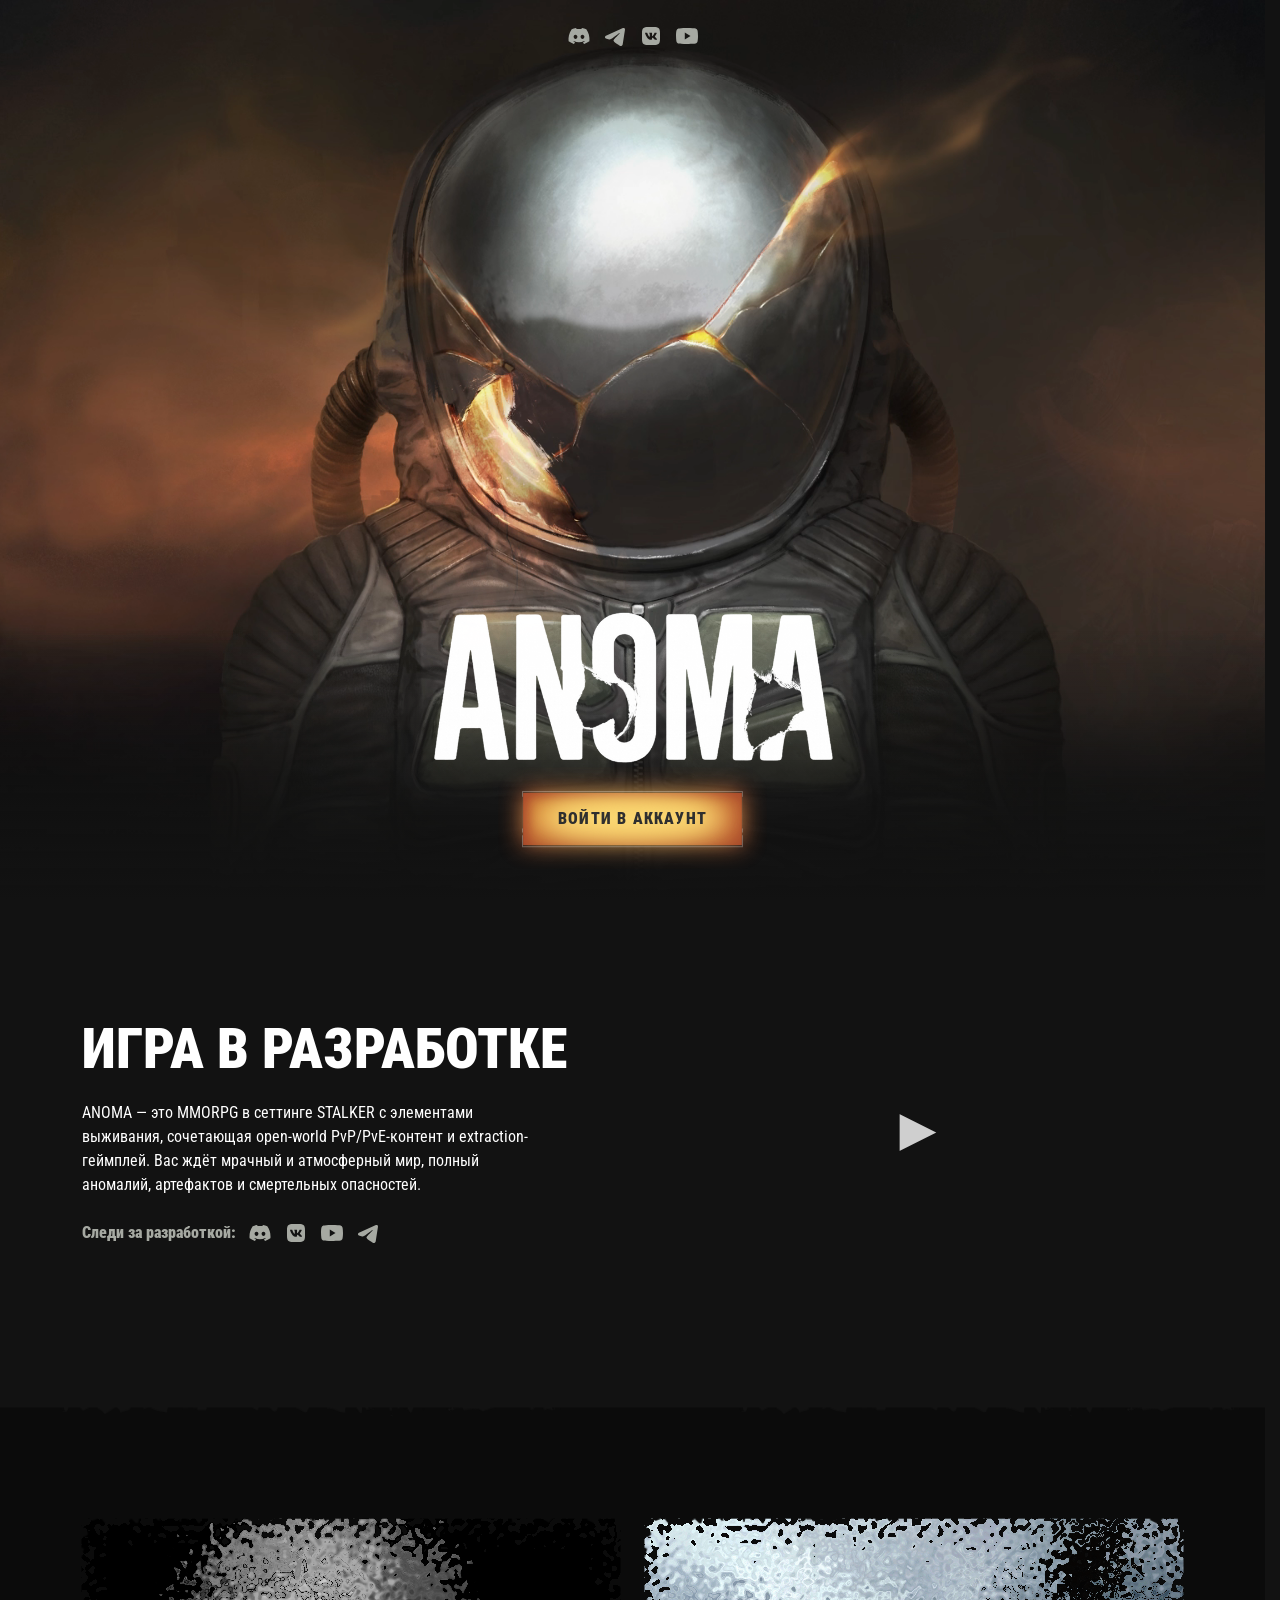
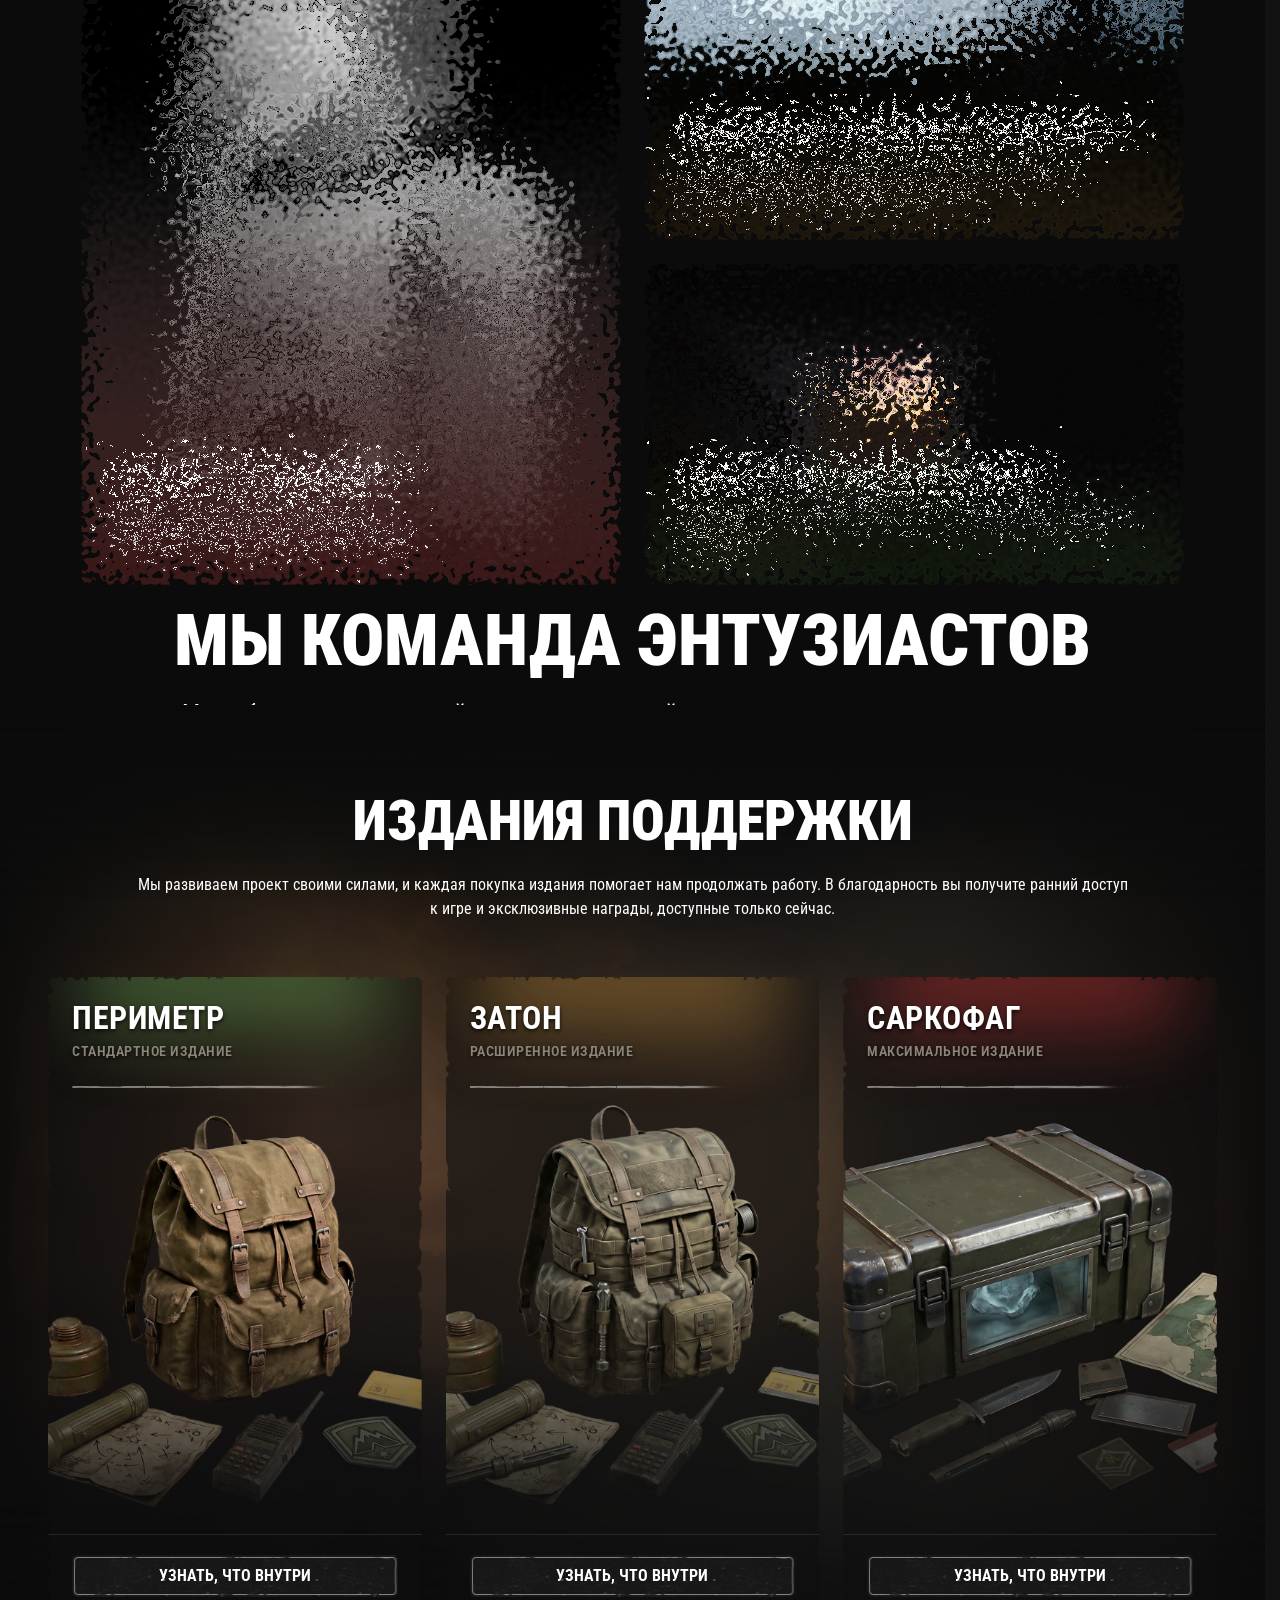
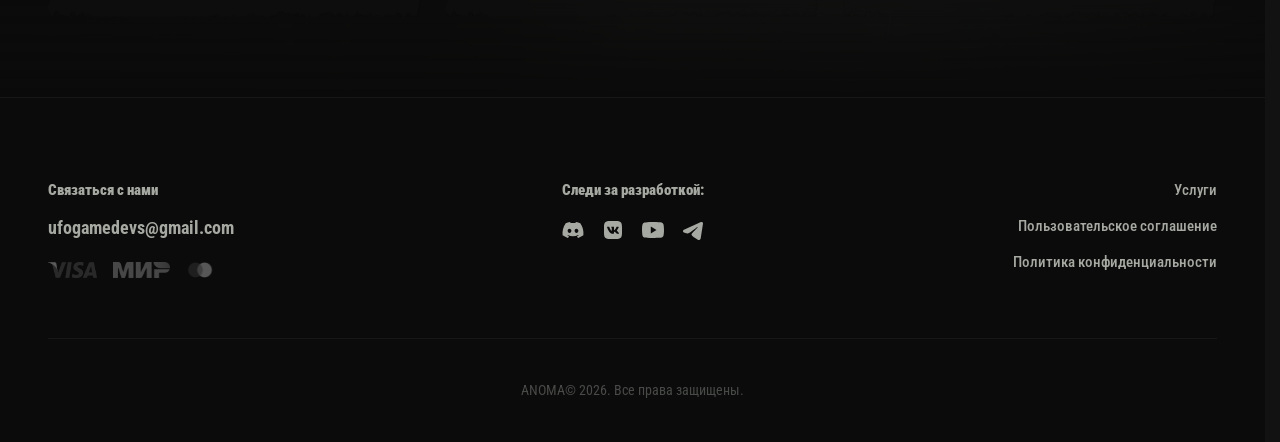
==== commit 16dfeb88: "cabinet, authorize, payments, toasts" ====
--- a/index.html
+++ b/index.html
@@ -145,10 +145,10 @@
         <a href="faq.html" class="mobile-menu__link">FAQ</a>
         <a href="https://vk.me/anoma_ufo" target="_blank" rel="noopener" class="mobile-menu__link">Поддержка</a>
       </nav>
-      <button id="btnOpenPreregMobile" class="hero__cta" aria-label="Открыть окно регистрации">
+      <button id="btnOpenAuthMobile" class="hero__cta" aria-label="Открыть окно авторизации">
         <img class="hero__cta-default" src="./assets/img/btn-default.svg" alt="">
         <img class="hero__cta-hover" src="./assets/img/btn-hover.svg" alt="">
-        <span class="hero__cta-text">РЕГИСТРАЦИЯ</span>
+        <span class="hero__cta-text">ВОЙТИ В АККАУНТ</span>
       </button>
       <a href="#editions" class="mobile-menu__cta">ВЫБРАТЬ ИЗДАНИЕ</a>
     </div>
@@ -180,10 +180,10 @@
           <span class="sr-only">ANOMA — STALKER MMO</span>
           <img class="hero__logo" src="./assets/img/logo.png" alt="">
         </h1>
-        <button id="btnOpenPrereg" class="hero__cta" aria-label="Открыть окно регистрации">
+        <button id="btnOpenAuth" class="hero__cta" aria-label="Открыть окно авторизации">
           <img class="hero__cta-default" src="./assets/img/btn-default.svg" alt="">
           <img class="hero__cta-hover" src="./assets/img/btn-hover.svg" alt="">
-          <span class="hero__cta-text">РЕГИСТРАЦИЯ</span>
+          <span class="hero__cta-text">ВОЙТИ В АККАУНТ</span>
         </button>
       </div>
     </section>
@@ -667,35 +667,96 @@
     </div>
   </div>
 
-  <div class="prereg-modal" id="preregModal" role="dialog" aria-modal="true" aria-hidden="true"
-    aria-labelledby="preregTitle">
-    <div class="prereg-modal__overlay"></div>
-    <div class="prereg-modal__content" tabindex="-1">
-      <button class="prereg-modal__close" aria-label="Закрыть">&times;</button>
-      <img src="./assets/img/popup.png" alt="" class="prereg-modal__bg" aria-hidden="true" loading="lazy">
-      <div class="prereg-modal__inner">
-        <h2 id="preregTitle" class="prereg-modal__title">МЫ УЖЕ ГРЕЕМ СЕРВЕРА ;)</h2>
-        <p class="prereg-modal__desc">Регистрации пока нет. Мы сообщим о раннем доступе в <br>соцсетях и ты первым
-          залутаешь свой ник!</p>
-        <div class="prereg-modal__socials">
-          <a href="https://discord.com/invite/6MUMWm6wPn" class="prereg-modal__social-link" aria-label="Discord"
-            target="_blank" rel="noopener">
-            <img src="./assets/img/discord.svg" alt="Discord" width="24" height="24">
-          </a>
-          <a href="https://vk.com/anoma_ufo" class="prereg-modal__social-link" aria-label="VK" target="_blank"
-            rel="noopener">
-            <img src="./assets/img/vk.svg" alt="VK" width="24" height="24">
-          </a>
-          <a href="https://www.youtube.com/@anoma_ufo" class="prereg-modal__social-link" aria-label="YouTube"
-            target="_blank" rel="noopener">
-            <img src="./assets/img/youtube.svg" alt="YouTube" width="24" height="24">
-          </a>
-          <a href="https://t.me/anoma_ufo" class="prereg-modal__social-link" aria-label="Telegram" target="_blank"
-            rel="noopener">
-            <img src="./assets/img/telegram.svg" alt="Telegram" width="24" height="24">
-          </a>
-        </div>
-      </div>
+  <div class="auth-modal" id="authModal" role="dialog" aria-modal="true" aria-hidden="true" aria-labelledby="authTitle">
+    <div class="auth-modal__overlay"></div>
+    <div class="auth-modal__content" tabindex="-1">
+      <button class="auth-modal__close" aria-label="Закрыть">&times;</button>
+      
+      <!-- Экран авторизации -->
+      <div class="auth-modal__screen is-active" data-screen="login">
+        <h2 id="authTitle" class="auth-modal__title">Войти в аккаунт</h2>
+        <form class="auth-form" id="loginForm" novalidate>
+          <div class="auth-form__group">
+            <input type="email" name="email" class="auth-input" placeholder="Email" required>
+            <span class="auth-error-msg">Введите корректный email</span>
+          </div>
+          <div class="auth-form__group">
+            <input type="password" name="password" class="auth-input" placeholder="Пароль" required>
+            <span class="auth-error-msg">Введите пароль</span>
+          </div>
+          <div class="auth-form__options">
+            <label class="auth-checkbox">
+              <input type="checkbox" name="remember" class="auth-checkbox__input">
+              <span class="auth-checkbox__custom"></span>
+              <span class="auth-checkbox__label">Запомнить меня</span>
+            </label>
+            <button type="button" class="auth-link auth-link--right" data-target="forgotPassword">Восстановить пароль</button>
+          </div>
+          <button type="submit" class="auth-btn auth-btn--primary">ВОЙТИ</button>
+        </form>
+        <div class="auth-modal__footer">
+          <span class="auth-modal__footer-text">У вас еще нет аккаунта?</span>
+          <button type="button" class="auth-link" data-target="register">Создать</button>
+        </div>
+      </div>
+
+      <!-- Экран создания аккаунта -->
+      <div class="auth-modal__screen" data-screen="register">
+        <h2 class="auth-modal__title">Создать аккаунт</h2>
+        <form class="auth-form" id="registerForm" novalidate>
+          <div class="auth-form__group">
+            <input type="email" name="email" class="auth-input" placeholder="Почта" required>
+            <span class="auth-error-msg">Введите корректный email</span>
+          </div>
+          <div class="auth-form__group">
+            <input type="text" name="nickname" class="auth-input" placeholder="Игровой никнейм" required>
+            <span class="auth-error-msg">Введите никнейм</span>
+          </div>
+          <div class="auth-form__group">
+            <input type="password" name="password" class="auth-input" placeholder="Пароль" required>
+            <span class="auth-error-msg">Введите пароль</span>
+          </div>
+          <div class="auth-form__group auth-form__group--terms">
+            <label class="auth-checkbox">
+              <input type="checkbox" name="terms" class="auth-checkbox__input" required>
+              <span class="auth-checkbox__custom"></span>
+              <span class="auth-checkbox__label">Я принимаю условия <a href="./assets/docs/ANOMA_Пользовательское%20соглашение.pdf" target="_blank" class="auth-link">Лицензионного соглашения</a> и <a href="./assets/docs/ANOMA_Политика%20конфиденциальности.pdf" target="_blank" class="auth-link">Политики конфиденциальности</a></span>
+            </label>
+            <span class="auth-error-msg">Вы должны принять условия</span>
+          </div>
+          <button type="submit" class="auth-btn auth-btn--primary">СОЗДАТЬ АККАУНТ</button>
+        </form>
+        <div class="auth-modal__footer">
+          <span class="auth-modal__footer-text">Уже есть аккаунт?</span>
+          <button type="button" class="auth-link" data-target="login">Войти</button>
+        </div>
+      </div>
+
+      <!-- Экран восстановления пароля -->
+      <div class="auth-modal__screen" data-screen="forgotPassword">
+        <h2 class="auth-modal__title">Восстановление пароля</h2>
+        <form class="auth-form" id="forgotForm" novalidate>
+          <div class="auth-form__group">
+            <input type="email" name="email" class="auth-input" placeholder="Email" required>
+            <span class="auth-error-msg">Введите корректный email</span>
+          </div>
+          <button type="submit" class="auth-btn auth-btn--primary">ОТПРАВИТЬ ССЫЛКУ</button>
+        </form>
+        <div class="auth-modal__footer">
+          <button type="button" class="auth-link" data-target="login">Вернуться ко входу</button>
+        </div>
+      </div>
+
+      <!-- Экран успеха восстановления пароля -->
+      <div class="auth-modal__screen" data-screen="forgotPasswordSuccess">
+        <h2 class="auth-modal__title">Письмо отправлено</h2>
+        <p class="auth-modal__desc">Ссылка для восстановления отправлена на указанную почту.</p>
+        <a href="reset-password.html" class="auth-btn auth-btn--secondary" style="text-decoration: none;">Перейти по ссылке из письма (Демо)</a>
+        <div class="auth-modal__footer">
+          <button type="button" class="auth-link" data-target="login">Войти в аккаунт</button>
+        </div>
+      </div>
+
     </div>
   </div>
 
@@ -765,7 +826,7 @@
 
           <div class="editions-modal__purchase">
             <span class="editions-modal__price" id="editionsPrice">35 900,00 KZT</span>
-            <button class="editions-modal__buy-btn">
+            <button class="editions-modal__buy-btn" id="btnOpenAuthEditions">
               <svg width="20" height="20" viewBox="0 0 24 24" fill="none" xmlns="http://www.w3.org/2000/svg"
                 class="editions-modal__buy-icon" aria-hidden="true">
                 <path
--- a/assets/css/styles.css
+++ b/assets/css/styles.css
@@ -1,2882 +1,2853 @@
-:root {
-
-  --clr-bg: #121212;
-  --clr-bg-alt: #161616;
-  --clr-surface: #1e1e1e;
-  --clr-border: #2a2a2a;
-
-  --clr-text: #d4d0c8;
-  --clr-text-muted: #8a8578;
-  --clr-text-heading: #e8e4d8;
-
-  --clr-accent: #b5a642;
-
-  --clr-accent-hover: #d4c24f;
-  --clr-danger: #c44b3f;
-
-  --ff-base: 'Roboto Condensed', 'Segoe UI', system-ui, -apple-system, sans-serif;
-  --ff-heading: var(--ff-base);
-
-  --fs-xs: clamp(0.700rem, 0.65rem + 0.25vw, 0.750rem);
-  --fs-sm: clamp(0.813rem, 0.75rem + 0.30vw, 0.875rem);
-  --fs-base: clamp(0.938rem, 0.88rem + 0.30vw, 1.000rem);
-  --fs-md: clamp(1.125rem, 1.00rem + 0.50vw, 1.250rem);
-  --fs-lg: clamp(1.500rem, 1.20rem + 1.00vw, 1.875rem);
-  --fs-xl: clamp(2.000rem, 1.50rem + 2.00vw, 2.750rem);
-  --fs-2xl: clamp(2.500rem, 1.80rem + 3.00vw, 3.750rem);
-
-  --fw-regular: 400;
-  --fw-medium: 500;
-  --fw-semibold: 600;
-  --fw-bold: 700;
-
-  --lh-tight: 1.2;
-  --lh-base: 1.6;
-  --lh-loose: 1.8;
-
-  --space-xs: 0.25rem;
-  --space-sm: 0.5rem;
-  --space-md: 1rem;
-  --space-lg: 1.5rem;
-  --space-xl: 2rem;
-  --space-2xl: 3rem;
-  --space-3xl: 4rem;
-  --space-4xl: 6rem;
-
-  --container-max: 1280px;
-  --container-padding: var(--space-2xl);
-
-  --radius-sm: 4px;
-  --radius-md: 8px;
-  --radius-lg: 12px;
-  --radius-xl: 16px;
-
-  --transition-fast: 150ms ease;
-  --transition-base: 250ms ease;
-  --transition-slow: 400ms ease;
-
-  --shadow-sm: 0 1px 3px rgba(0, 0, 0, 0.4);
-  --shadow-md: 0 4px 12px rgba(0, 0, 0, 0.5);
-  --shadow-lg: 0 8px 30px rgba(0, 0, 0, 0.6);
-
-  --z-header: 100;
-  --z-overlay: 200;
-  --z-modal: 300;
-}
-
-*,
-*::before,
-*::after {
-  margin: 0;
-  padding: 0;
-  box-sizing: border-box;
-}
-
-html {
-  scroll-behavior: smooth;
-  -webkit-text-size-adjust: 100%;
-  text-size-adjust: 100%;
-  scrollbar-gutter: stable;
-}
-
-body {
-  font-family: var(--ff-base);
-  font-size: var(--fs-base);
-  font-weight: var(--fw-regular);
-  line-height: var(--lh-base);
-  color: var(--clr-text);
-  background-color: var(--clr-bg);
-  -webkit-font-smoothing: antialiased;
-  -moz-osx-font-smoothing: grayscale;
-  overflow-x: hidden;
-}
-
-img,
-picture,
-video,
-canvas,
-svg {
-  display: block;
-  max-width: 100%;
-  height: auto;
-}
-
-a {
-  color: inherit;
-  text-decoration: none;
-}
-
-ul,
-ol {
-  list-style: none;
-}
-
-button {
-  font: inherit;
-  color: inherit;
-  background: none;
-  border: none;
-  cursor: pointer;
-}
-
-:focus-visible {
-  outline: 2px solid var(--clr-accent);
-  outline-offset: 2px;
-}
-
-:focus:not(:focus-visible) {
-  outline: none;
-}
-
-
-
-.cursor-distortion {
-  position: fixed;
-  width: 150px;
-  height: 150px;
-  border-radius: 50%;
-  pointer-events: none;
-  z-index: 9999;
-  transform: translate(-50%, -50%);
-  filter: url(#distort-filter);
-  backdrop-filter: url(#distort-filter);
-  -webkit-backdrop-filter: url(#distort-filter);
-  background: transparent;
-  -webkit-mask-image: radial-gradient(circle, transparent 25%, rgba(0, 0, 0, 1) 45%, rgba(0, 0, 0, 0) 70%);
-  mask-image: radial-gradient(circle, transparent 25%, rgba(0, 0, 0, 1) 45%, rgba(0, 0, 0, 0) 70%);
-  opacity: 0;
-  transition: opacity 0.5s ease;
-  will-change: transform;
-}
-
-.cursor-distortion.is-active {
-  opacity: 1;
-}
-
-h1,
-h2,
-h3,
-h4,
-h5,
-h6 {
-  font-family: var(--ff-heading);
-  color: var(--clr-text-heading);
-  line-height: var(--lh-tight);
-  font-weight: var(--fw-bold);
-}
-
-h1 {
-  font-size: var(--fs-2xl);
-}
-
-h2 {
-  font-size: var(--fs-xl);
-}
-
-h3 {
-  font-size: var(--fs-lg);
-}
-
-p+p {
-  margin-top: var(--space-md);
-}
-
-.container {
-  width: 100%;
-  max-width: var(--container-max);
-  margin-inline: auto;
-  padding-inline: var(--container-padding);
-}
-
-.section {
-  padding-block: var(--space-4xl);
-}
-
-.section__title {
-  font-size: var(--fs-xl);
-  margin-bottom: var(--space-xl);
-  text-align: center;
-}
-
-/* ═══════════════════════════════════════════
-   Header (Sticky)
-   ═══════════════════════════════════════════ */
-.header {
-  position: fixed;
-  top: 0;
-  left: 0;
-  width: 100%;
-  z-index: var(--z-header);
-  background: linear-gradient(to bottom, rgba(11, 11, 11, 0.95) 0%, transparent 100%);
-  opacity: 0;
-  visibility: hidden;
-  transform: translateY(-100%);
-  transition: opacity 0.4s ease, transform 0.4s ease, visibility 0.4s ease;
-  padding-block: 16px;
-}
-
-.header.header--visible {
-  opacity: 1;
-  visibility: visible;
-  transform: translateY(0);
-}
-
-.header.is-menu-open {
-  background: transparent;
-}
-
-.header__inner {
-  display: flex;
-  align-items: center;
-  justify-content: space-between;
-  position: relative;
-}
-
-.header__left {
-  display: flex;
-  align-items: center;
-  gap: 32px;
-}
-
-.header__logo {
-  height: 40px;
-  width: auto;
-}
-
-.header__nav {
-  display: flex;
-  align-items: center;
-  gap: 24px;
-}
-
-.header__nav-link {
-  font-family: 'Roboto Condensed', sans-serif;
-  font-weight: 600;
-  font-size: 16px;
-  color: var(--clr-text-heading);
-  text-transform: uppercase;
-  transition: color 0.2s ease;
-}
-
-.header__nav-link:hover {
-  color: var(--clr-accent);
-}
-
-.header__socials {
-  display: flex;
-  align-items: center;
-  gap: 16px;
-  position: absolute;
-  left: 50%;
-  transform: translateX(-50%);
-}
-
-.header__social-link {
-  display: flex;
-  transition: opacity 0.2s ease;
-}
-
-.header__social-link:hover {
-  opacity: 0.7;
-}
-
-.header__cta {
-  display: inline-flex;
-  align-items: center;
-  justify-content: center;
-  box-sizing: border-box;
-  text-decoration: none;
-  height: 40px;
-  padding-inline: 24px;
-  background-color: rgba(11, 11, 11, 0.452);
-  color: #F5CD6C;
-  border: 2px solid #F5CD6C;
-  font-family: 'Roboto Condensed', sans-serif;
-  font-weight: 900;
-  font-size: 14px;
-  text-transform: uppercase;
-  border-radius: 0px;
-  transition: all 0.3s ease;
-}
-
-.header__cta:hover {
-  background-color: rgba(192, 82, 33, 0.1);
-  box-shadow: 0 0 15px rgba(192, 82, 33, 0.6), inset 0 0 10px rgba(192, 82, 33, 0.4);
-  text-shadow: 0 0 8px rgba(192, 82, 33, 0.8);
-}
-
-.header__burger {
-  display: none;
-  width: 32px;
-  height: 24px;
-  position: relative;
-  z-index: calc(var(--z-header) + 10);
-  background: none;
-  border: none;
-  cursor: pointer;
-  padding: 0;
-}
-
-.header__burger span {
-  position: absolute;
-  left: 0;
-  width: 100%;
-  height: 2px;
-  background-color: #fff;
-  transition: 0.3s ease;
-}
-
-.header__burger span:nth-child(1) {
-  top: 0;
-}
-
-.header__burger span:nth-child(2) {
-  top: 50%;
-  transform: translateY(-50%);
-}
-
-.header__burger span:nth-child(3) {
-  bottom: 0;
-}
-
-.header__burger.is-active span:nth-child(1) {
-  top: 50%;
-  transform: translateY(-50%) rotate(45deg);
-}
-
-.header__burger.is-active span:nth-child(2) {
-  opacity: 0;
-}
-
-.header__burger.is-active span:nth-child(3) {
-  top: 50%;
-  transform: translateY(-50%) rotate(-45deg);
-}
-
-/* ═══════════════════════════════════════════
-   Mobile Menu Overlay
-   ═══════════════════════════════════════════ */
-.mobile-menu {
-  position: fixed;
-  inset: 0;
-  z-index: calc(var(--z-header) - 1);
-  display: flex;
-  align-items: center;
-  justify-content: center;
-  opacity: 0;
-  visibility: hidden;
-  transition: opacity 0.4s ease, visibility 0.4s ease;
-}
-
-.mobile-menu.is-open {
-  opacity: 1;
-  visibility: visible;
-}
-
-.mobile-menu__overlay {
-  position: absolute;
-  inset: 0;
-  background: rgba(0, 0, 0, 0.7);
-  backdrop-filter: blur(12px);
-  -webkit-backdrop-filter: blur(12px);
-}
-
-.mobile-menu__content {
-  position: relative;
-  z-index: 2;
-  display: flex;
-  flex-direction: column;
-  align-items: center;
-  gap: 24px;
-}
-
-.mobile-menu__nav {
-  display: flex;
-  flex-direction: column;
-  align-items: center;
-  gap: 12px;
-}
-
-.mobile-menu__link {
-  font-family: 'Roboto Condensed', sans-serif;
-  font-weight: 900;
-  font-size: 32px;
-  color: #fff;
-  text-transform: uppercase;
-  transition: color 0.2s ease;
-}
-
-.mobile-menu__link:hover {
-  color: var(--clr-accent);
-}
-
-.mobile-menu__cta {
-  width: 220px;
-  height: 54px;
-  margin-top: -24px;
-  display: inline-flex;
-  align-items: center;
-  justify-content: center;
-  box-sizing: border-box;
-  text-decoration: none;
-  background-color: rgba(11, 11, 11, 0.452);
-  color: #F5CD6C;
-  border: 2px solid #F5CD6C;
-  font-family: 'Roboto Condensed', sans-serif;
-  font-weight: 900;
-  font-size: 16px;
-  text-transform: uppercase;
-  border-radius: 0px;
-  transition: all 0.3s ease;
-}
-
-.mobile-menu__cta:hover {
-  background-color: rgba(192, 82, 33, 0.1);
-  box-shadow: 0 0 15px rgba(192, 82, 33, 0.6), inset 0 0 10px rgba(192, 82, 33, 0.4);
-  text-shadow: 0 0 8px rgba(192, 82, 33, 0.8);
-}
-
-@media (max-width: 992px) {
-
-  .header__nav,
-  .header__cta,
-  .header__logo-link {
-    display: none;
-  }
-
-  .header__burger {
-    display: block;
-  }
-}
-
-.hero {
-  position: relative;
-  width: 100%;
-  height: 100vh;
-  overflow: hidden;
-}
-
-.hero::after {
-  content: '';
-  position: absolute;
-  bottom: 0;
-  left: 0;
-  width: 100%;
-  height: 30%;
-  background: linear-gradient(to bottom, transparent, var(--clr-bg));
-  pointer-events: none;
-}
-
-.hero__image {
-  width: 100%;
-  height: 100%;
-  display: block;
-  object-fit: cover;
-  object-position: center;
-}
-
-.hero__socials {
-  position: absolute;
-  top: 0;
-  left: 0;
-  width: 100%;
-  display: flex;
-  justify-content: center;
-  gap: 12px;
-  padding-top: 24px;
-
-  z-index: 2;
-}
-
-.hero__social-link {
-  display: inline-flex;
-  transition: opacity 0.3s ease;
-}
-
-.hero__social-link:hover,
-.hero__social-link:focus-visible {
-  opacity: 0.7;
-}
-
-.hero__content {
-  position: absolute;
-  inset: 0;
-  display: flex;
-  flex-direction: column;
-  align-items: center;
-  padding-top: 68vh;
-
-  z-index: 2;
-  pointer-events: none;
-}
-
-.hero__logo {
-  max-width: 400px;
-
-  width: 100%;
-  height: auto;
-  pointer-events: auto;
-}
-
-.hero__cta {
-  position: relative;
-  display: inline-block;
-  margin-top: -0.5rem;
-
-  pointer-events: auto;
-  cursor: pointer;
-}
-
-.hero__cta-default,
-.hero__cta-hover {
-  display: block;
-  width: 100%;
-  height: auto;
-}
-
-.hero__cta-hover {
-  position: absolute;
-  inset: 0;
-  opacity: 0;
-  transition: opacity 0.3s ease;
-}
-
-.hero__cta:hover .hero__cta-hover,
-.hero__cta:focus-visible .hero__cta-hover {
-  opacity: 1;
-}
-
-.hero__cta-text {
-  position: absolute;
-  inset: 0;
-  display: flex;
-  align-items: center;
-  justify-content: center;
-  font-family: 'Roboto Condensed', sans-serif;
-  font-weight: 900;
-  font-size: 16px;
-  line-height: 24px;
-  letter-spacing: 1.2px;
-  color: #2F2F2F;
-  pointer-events: none;
-  transition: color 0.3s ease;
-}
-
-.hero__cta:hover .hero__cta-text,
-.hero__cta:focus-visible .hero__cta-text {
-  color: #DFDCBD;
-}
-
-@media (max-width: 768px) {
-  .hero__image {
-    height: 70%;
-
-    object-position: center;
-
-  }
-
-  .hero::after {
-    height: 60%;
-
-    background: linear-gradient(to bottom, transparent 0%, var(--clr-bg) 50%, var(--clr-bg) 100%);
-  }
-
-  .hero__content {
-    padding-top: calc(68vh - 40px);
-
-  }
-
-  .hero__logo {
-    max-width: 320px;
-
-  }
-}
-
-.about {
-  margin-top: 80px;
-
-}
-
-.about__container {
-  display: flex;
-  align-items: center;
-  gap: 40px;
-  max-width: 1150px;
-  margin-inline: auto;
-  padding-inline: 24px;
-}
-
-.about__left {
-  flex: 1;
-}
-
-.about__title {
-  font-family: 'Roboto Condensed', sans-serif;
-  font-weight: 900;
-  font-size: 56px;
-  line-height: 72px;
-  color: #FFFFFF;
-  margin: 0 0 16px 0;
-}
-
-.about__desc {
-  font-family: 'Roboto Condensed', sans-serif;
-  font-size: 16px;
-  line-height: 24px;
-  color: #FFFFFF;
-  margin: 0;
-}
-
-.about__follow {
-  display: flex;
-  align-items: center;
-  gap: 12px;
-  margin-top: 24px;
-}
-
-.about__follow-text {
-  font-family: 'Roboto Condensed', sans-serif;
-  font-weight: 900;
-  font-size: 16px;
-  line-height: 24px;
-  color: #A6A9A2;
-}
-
-.about__follow-link {
-  display: inline-flex;
-  transition: opacity 0.3s ease;
-}
-
-.about__follow-link:hover,
-.about__follow-link:focus-visible {
-  opacity: 0.7;
-}
-
-.about__right {
-  flex: 1;
-}
-
-.about__video {
-  position: relative;
-  width: 100%;
-  -webkit-mask: url(#video-mask);
-  mask: url(#video-mask);
-}
-
-.about__video-inline {
-  position: relative;
-  padding-bottom: 56.25%;
-
-  height: 0;
-  overflow: hidden;
-}
-
-.about__video-inline iframe,
-.about__video-inline video {
-  position: absolute;
-  inset: 0;
-  width: 100%;
-  height: 100%;
-  border: none;
-  object-fit: cover;
-}
-
-.about__video-overlay {
-  position: absolute;
-  inset: 0;
-  display: flex;
-  align-items: center;
-  justify-content: center;
-  background: transparent;
-  border: none;
-  cursor: pointer;
-  transition: background 0.3s ease;
-}
-
-.about__video-overlay:hover {
-  background: rgba(0, 0, 0, 0.3);
-}
-
-.about__video-play {
-  font-size: 48px;
-  color: #FFFFFF;
-  opacity: 0.8;
-  transition: opacity 0.3s ease;
-}
-
-.about__video-overlay:hover .about__video-play {
-  opacity: 1;
-}
-
-.section--features {
-  margin-top: 120px;
-  padding-block: 0;
-}
-
-.features__bg {
-  width: 100%;
-  background: url('../img/bg.png') center / cover no-repeat;
-  display: flex;
-  align-items: center;
-  justify-content: center;
-  padding-block: 120px;
-}
-
-.features__container {
-  max-width: 1150px;
-  width: 100%;
-  padding-inline: 24px;
-  margin-inline: auto;
-}
-
-.features__grid {
-  display: flex;
-  gap: 24px;
-  height: 666px;
-}
-
-.features__tile {
-  background-color: var(--color-bg-dark);
-  border-radius: 8px;
-
-  overflow: hidden;
-  display: flex;
-  flex-direction: column;
-  text-decoration: none;
-  color: inherit;
-  cursor: pointer;
-  outline: none;
-
-  opacity: 0;
-  transition: opacity 1.5s ease-out;
-  will-change: opacity, filter;
-}
-
-.features__tile.is-revealed {
-  opacity: 1;
-
-}
-
-.features__tile:focus-visible {
-  outline: 2px solid var(--clr-accent);
-  outline-offset: 4px;
-}
-
-.features__tile-img {
-  display: block;
-  width: 100%;
-  height: 100%;
-  object-fit: cover;
-  transition: transform 1.5s cubic-bezier(0.25, 1, 0.5, 1);
-  will-change: transform;
-}
-
-.features__tile:hover .features__tile-img,
-.features__tile:focus-visible .features__tile-img {
-  transform: scale(1.04);
-}
-
-.features__content {
-  position: absolute;
-  bottom: 0;
-  left: 0;
-  padding: 32px;
-  z-index: 2;
-
-}
-
-.features__title-wrap {
-  display: flex;
-  align-items: flex-start;
-  gap: 8px;
-  margin-bottom: 8px;
-}
-
-.features__title {
-  font-family: 'Roboto Condensed', sans-serif;
-  font-weight: 600;
-  font-size: 32px;
-  text-transform: uppercase;
-  line-height: 40px;
-  color: #FFFFFF;
-  margin: 0;
-}
-
-.features__icon {
-  display: block;
-  margin-top: 4px;
-
-}
-
-.features__icon--social {
-  filter: brightness(0) invert(1);
-  margin-top: 8px;
-
-}
-
-.features__icon--discord {
-  margin-top: 5px;
-
-}
-
-.features__icon--telegram {
-  margin-top: 6px;
-
-}
-
-.features__desc {
-  font-family: 'Roboto Condensed', sans-serif;
-  font-weight: 400;
-  font-size: 16px;
-  line-height: 24px;
-  color: #FFFFFF;
-  margin: 0;
-}
-
-.features__tile--large {
-  flex: 1;
-  height: 100%;
-  -webkit-mask: url(#tile-mask-1);
-  mask: url(#tile-mask-1);
-  position: relative;
-}
-
-.features__tile--large::after {
-  content: '';
-  position: absolute;
-  inset: 0;
-  background: linear-gradient(to top, rgb(58, 23, 23) 0%, transparent 60%);
-  pointer-events: none;
-}
-
-.features__col {
-  flex: 1;
-  display: flex;
-  flex-direction: column;
-  gap: 24px;
-}
-
-.features__tile--small:nth-child(1) {
-  height: 321px;
-  -webkit-mask: url(#tile-mask-2);
-  mask: url(#tile-mask-2);
-  position: relative;
-}
-
-.features__tile--small:nth-child(1)::after {
-  content: '';
-  position: absolute;
-  inset: 0;
-  background: linear-gradient(to top, rgba(58, 44, 23, 0.482) 0%, transparent 40%);
-  pointer-events: none;
-}
-
-.features__tile--small:nth-child(2) {
-  height: 321px;
-  -webkit-mask: url(#tile-mask-3);
-  mask: url(#tile-mask-3);
-  position: relative;
-}
-
-.features__tile--small:nth-child(2)::after {
-  content: '';
-  position: absolute;
-  inset: 0;
-  background: linear-gradient(to top, rgba(38, 55, 30, 0.443) 0%, transparent 40%);
-  pointer-events: none;
-}
-
-@media (max-width: 768px) {
-  .section--features {
-    margin-top: 0px;
-    padding-bottom: 0 !important;
-    margin-bottom: 0 !important;
-
-  }
-
-  .features__bg {
-    padding-top: 80px;
-
-    padding-bottom: 24px;
-
-  }
-
-  .features__grid {
-    flex-direction: column;
-
-    height: auto;
-
-    gap: 16px;
-
-  }
-
-  .features__col {
-    gap: 16px;
-
-  }
-
-  .features__tile--large {
-    flex: none;
-
-    height: 280px;
-    min-height: 280px;
-
-  }
-
-  .features__tile--large .features__tile-img {
-    object-position: center 0%;
-
-  }
-
-  .features__tile--small:nth-child(1),
-  .features__tile--small:nth-child(2) {
-    height: 280px;
-
-  }
-
-  .features__title {
-    font-size: 24px;
-
-    line-height: 32px;
-  }
-
-  .features__desc br {
-    display: none;
-  }
-}
-
-.section--world {
-  padding-block: 0;
-
-  margin-top: 0;
-
-  background-color: #0B0B0B;
-
-}
-
-.world__bg {
-  position: relative;
-  width: 100vw;
-
-  left: 50%;
-  transform: translateX(-50%);
-  display: flex;
-}
-
-.world__bg-video {
-  position: absolute;
-  top: 0;
-  left: 0;
-  width: 100%;
-  height: 100%;
-  object-fit: cover;
-  z-index: 0;
-
-}
-
-.world__bg-img {
-  width: 100%;
-  height: auto;
-  display: block;
-  z-index: 1;
-
-  position: relative;
-
-  pointer-events: none;
-
-}
-
-.world__content {
-  position: absolute;
-  inset: 0;
-  display: flex;
-  flex-direction: column;
-  align-items: center;
-
-  justify-content: center;
-
-  z-index: 2;
-
-}
-
-@media (min-width: 1400px) {
-  .world__content {
-    padding-top: 120px;
-
-  }
-}
-
-.world__text-layer {
-  text-align: center;
-  max-width: 1000px;
-
-  padding: 0 0px;
-
-}
-
-.world__title {
-  font-family: 'Roboto Condensed', sans-serif;
-  font-weight: 900;
-  font-size: 72px;
-  line-height: 80px;
-  color: #FFFFFF;
-  margin: 0 0 16px 0;
-
-}
-
-.world__desc {
-  font-family: 'Roboto Condensed', sans-serif;
-  font-size: 24px;
-  line-height: 32px;
-  color: #FFFFFF;
-  margin: 0;
-}
-
-@media (max-width: 768px) {
-
-  .world__bg {
-    flex-direction: column;
-    height: auto;
-    overflow: hidden;
-
-    max-width: 100vw;
-  }
-
-  .world__bg-video,
-  .world__content {
-    position: relative;
-    height: auto;
-  }
-
-  .world__bg-video {
-    order: 1;
-
-    aspect-ratio: 16 / 9;
-
-    width: 100%;
-
-    margin: 0;
-    transform: none;
-    z-index: 1;
-
-  }
-
-  .world__bg-img {
-    position: absolute;
-
-    top: 0;
-    left: 0;
-    width: 100%;
-    margin: 0;
-    transform: none;
-    z-index: 2;
-
-  }
-
-  .world__content {
-    order: 3;
-
-    padding-top: 40px;
-
-    padding-bottom: 0px;
-
-    z-index: 3;
-
-    box-sizing: border-box;
-    width: 100%;
-  }
-
-  .world__title {
-    font-size: 48px;
-
-    line-height: normal;
-    margin-bottom: 24px;
-
-    word-break: break-word;
-
-  }
-
-  .world__desc {
-    font-size: 16px;
-
-    line-height: 24px;
-  }
-
-  .world__desc br {
-    display: none;
-  }
-}
-
-.world__team-marquee {
-  margin-top: 48px;
-  width: 100vw;
-  overflow: hidden;
-}
-
-.world__team-track {
-  display: flex;
-  justify-content: center;
-}
-
-.world__team-group {
-  display: flex;
-  flex-wrap: wrap;
-  justify-content: center;
-  gap: 16px;
-  max-width: 1230px;
-}
-
-.world__team-badge {
-  display: block;
-  height: 48px;
-
-  width: auto;
-}
-
-.world__team-badge--op-54 {
-  opacity: 0.54;
-}
-
-.world__team-badge--op-32 {
-  opacity: 0.32;
-}
-
-.world__team-group--clone {
-  display: none;
-
-}
-
-@media (max-width: 1024px) {
-  .world__team-track {
-    justify-content: flex-start;
-    width: max-content;
-    animation: marquee 40s linear infinite;
-  }
-
-  .world__team-group {
-    flex-wrap: nowrap;
-    max-width: none;
-    padding-right: 16px;
-
-  }
-
-  .world__team-group--clone {
-    display: flex;
-
-  }
-}
-
-@keyframes marquee {
-  0% {
-    transform: translateX(0);
-  }
-
-  100% {
-    transform: translateX(-50%);
-  }
-}
-
-/* ═══════════════════════════════════════════
-   Screenshot Section
-   ═══════════════════════════════════════════ */
-.section--screenshot {
-  position: relative;
-  width: 100%;
-  min-height: 80vh;
-  display: flex;
-  align-items: center;
-  justify-content: center;
-  overflow: hidden;
-  padding: 0;
-  background-color: #0B0B0B;
-}
-
-.screenshot__bg {
-  position: absolute;
-  inset: 0;
-  width: 100%;
-  height: 100%;
-  z-index: 0;
-  -webkit-mask-image: linear-gradient(to bottom,
-      transparent 0%,
-      black 20%,
-      black 80%,
-      transparent 100%);
-  mask-image: linear-gradient(to bottom,
-      transparent 0%,
-      black 20%,
-      black 80%,
-      transparent 100%);
-}
-
-.editions-bg__img {
-  position: absolute;
-  top: 0;
-  left: 0;
-  width: 100%;
-  height: 100%;
-  object-fit: cover;
-  object-position: center;
-  display: block;
-  animation: editionsBgPulse 5s ease-in-out infinite alternate;
-}
-
-@keyframes editionsBgPulse {
-  0% {
-    transform: scale(1);
-    filter: brightness(1) contrast(1) saturate(1);
-  }
-
-  100% {
-    transform: scale(1.08);
-    filter: brightness(1.4) contrast(1.2) saturate(1);
-  }
-}
-
-.screenshot__overlay {
-  position: absolute;
-  inset: 0;
-  background:
-    linear-gradient(to right, rgba(11, 11, 11, 0.95) 0%, rgba(11, 11, 11, 0) 25%, rgba(11, 11, 11, 0) 75%, rgba(11, 11, 11, 0.95) 100%),
-    linear-gradient(to bottom, rgba(11, 11, 11, 1) 0%, rgba(11, 11, 11, 0) 30%, rgba(11, 11, 11, 0) 100%);
-  background-color: rgba(11, 11, 11, 0.2);
-  pointer-events: none;
-}
-
-.screenshot__content {
-  position: relative;
-  z-index: 1;
-  text-align: center;
-  display: flex;
-  flex-direction: column;
-  align-items: center;
-  gap: 16px;
-  width: 100%;
-  padding-block: 80px;
-}
-
-.screenshot__title {
-  margin: 0 0 16px 0;
-}
-
-.screenshot__desc {
-  margin: 0;
-}
-
-.screenshot__separator {
-  display: block;
-  margin: 16px auto;
-  max-width: 320px;
-  width: 100%;
-  height: auto;
-}
-
-.screenshot__header {
-  margin-bottom: 40px;
-}
-
-/* ═══════════════════════════════════════════
-   Editions Cards
-   ═══════════════════════════════════════════ */
-.editions__grid {
-  display: grid;
-  grid-template-columns: repeat(3, 1fr);
-  gap: 24px;
-  width: 100%;
-}
-
-.editions__card {
-  text-decoration: none;
-  color: inherit;
-  display: flex;
-  flex-direction: column;
-  background: rgba(15, 15, 15, 0.6);
-  border: none;
-  border-radius: 4px;
-  padding: 0;
-  display: flex;
-  flex-direction: column;
-  position: relative;
-  overflow: hidden;
-  backdrop-filter: blur(8px);
-  -webkit-backdrop-filter: blur(8px);
-  min-height: 640px;
-}
-
-/* Atmospheric Glows */
-.editions__card::before {
-  content: '';
-  position: absolute;
-  top: -50px;
-  left: 50%;
-  transform: translateX(-50%);
-  width: 80%;
-  height: 100px;
-  filter: blur(40px);
-  z-index: 0;
-  opacity: 0.85;
-  pointer-events: none;
-}
-
-.editions__card--standard {
-  -webkit-mask: url(#tile-mask-1);
-  mask: url(#tile-mask-1);
-}
-
-.editions__card--standard::before {
-  background: rgba(95, 138, 75, 0.719);
-  /* Brighter muted green */
-}
-
-.editions__card--deluxe {
-  -webkit-mask: url(#tile-mask-1);
-  mask: url(#tile-mask-1);
-}
-
-.editions__card--deluxe::before {
-  background: rgb(184, 134, 62, 0.619);
-  /* Brighter muted orange */
-}
-
-.editions__card--ultimate {
-  -webkit-mask: url(#tile-mask-1);
-  mask: url(#tile-mask-1);
-}
-
-.editions__card--ultimate::before {
-  background: rgb(184, 52, 52, 0.619);
-  /* Brighter muted red */
-}
-
-.editions__card-header,
-.editions__card-body,
-.editions__card-footer {
-  position: relative;
-  z-index: 1;
-}
-
-.editions__card-header {
-  position: absolute;
-  top: 0;
-  left: 0;
-  width: 100%;
-  padding: 24px;
-  margin-bottom: 0;
-  text-align: left;
-  z-index: 2;
-}
-
-.editions__card-title {
-  font-family: 'Roboto Condensed', sans-serif;
-  font-size: 32px;
-  font-weight: 700;
-  color: #fff;
-  margin: 0;
-  text-transform: uppercase;
-  letter-spacing: 0.5px;
-  text-shadow: 0 2px 4px rgba(0, 0, 0, 0.8);
-  line-height: 1.1;
-}
-
-.editions__card-subtitle {
-  font-family: 'Roboto Condensed', sans-serif;
-  font-size: 14px;
-  color: var(--clr-text-muted);
-  margin: 4px 0 0 0;
-  text-transform: uppercase;
-  letter-spacing: 0.5px;
-  font-weight: 600;
-  text-shadow: 0 2px 4px rgba(0, 0, 0, 0.8);
-}
-
-.editions__card-border {
-  display: block;
-  width: 80%;
-  margin-top: 16px;
-  margin-left: 0;
-  height: auto;
-  opacity: 0.5;
-}
-
-.editions__card-body {
-  flex: 1;
-  display: flex;
-  width: 100%;
-  margin-bottom: 0;
-  z-index: 1;
-}
-
-.editions__card-body::after {
-  content: '';
-  position: absolute;
-  inset: 0;
-  background: rgba(0, 0, 0, 0.75);
-  opacity: 0;
-  transition: opacity 0.4s ease;
-  z-index: 1;
-  pointer-events: none;
-}
-
-.editions__card:hover .editions__card-body::after {
-  opacity: 1;
-}
-
-.editions__card-cover {
-  position: absolute;
-  inset: 0;
-  width: 100%;
-  height: 100%;
-  object-fit: cover;
-  object-position: top center;
-  border-radius: 0;
-  box-shadow: none;
-  -webkit-mask-image: linear-gradient(to bottom, black 50%, transparent 100%);
-  mask-image: linear-gradient(to bottom, black 50%, transparent 100%);
-  transition: filter 0.4s ease, transform 0.4s ease, opacity 0.4s ease;
-}
-
-.editions__card-cover--default {
-  opacity: 1;
-}
-
-.editions__card-cover--hover {
-  opacity: 0;
-}
-
-.editions__card:hover .editions__card-cover--default {
-  opacity: 0;
-}
-
-.editions__card:hover .editions__card-cover--hover {
-  opacity: 1;
-}
-
-.editions__card-features {
-  position: absolute;
-  top: 140px;
-  /* Below the header title, subtitle, and border */
-  left: 0;
-  right: 0;
-  bottom: 0;
-  padding: 0 24px;
-  z-index: 2;
-  opacity: 0;
-  transform: translateY(20px);
-  transition: opacity 0.4s ease, transform 0.4s ease;
-  overflow: hidden;
-  -webkit-mask-image: linear-gradient(to bottom, black 75%, transparent 100%);
-  mask-image: linear-gradient(to bottom, black 75%, transparent 100%);
-  pointer-events: none;
-}
-
-.editions__card:hover .editions__card-features {
-  opacity: 1;
-  transform: translateY(0);
-}
-
-.editions__features-list {
-  list-style: none;
-  padding: 0;
-  margin: 0;
-  display: flex;
-  flex-direction: column;
-  gap: 12px;
-}
-
-.editions__feature-item {
-  display: flex;
-  align-items: center; /* Центрируем иконку и текст */
-  gap: 12px;
-  color: #fff;
-  font-family: 'Roboto Condensed', sans-serif;
-  font-size: 15px;
-  line-height: 1.2;
-  text-align: left;
-}
-
-.editions__feature-item.is-disabled {
-  color: rgba(255, 255, 255, 0.7);
-}
-
-.editions__feature-item.is-disabled .editions__feature-icon {
-  opacity: 0.4;
-  filter: grayscale(100%);
-  color: #fff; /* Убираем золото для неактивных */
-}
-
-.editions__feature-item.is-highlighted {
-  color: #f97316;
-}
-
-.editions__feature-icon {
-  flex-shrink: 0;
-  color: #F5CD6C; /* Золотистый цвет как у кнопок */
-}
-
-.editions__card-footer {
-  display: flex;
-  justify-content: center;
-  align-items: center;
-  padding: 20px 24px;
-  border-top: 1px solid rgba(255, 255, 255, 0.1);
-  background: transparent;
-  z-index: 2;
-}
-
-.editions__buy-btn {
-  display: flex;
-  align-items: center;
-  justify-content: center;
-  width: 100%;
-  background: transparent url('../img/btn-secondary-black.svg') center/100% 100% no-repeat;
-  color: #fff;
-  border: none;
-  border-radius: 2px;
-  padding: 8px 16px;
-  font-family: 'Roboto Condensed', sans-serif;
-  font-size: 16px;
-  font-weight: 700;
-  text-transform: uppercase;
-  cursor: pointer;
-  transition: all 0.2s ease;
-}
-
-.editions__card:hover .editions__buy-btn,
-.editions__buy-btn:hover {
-  transform: translateY(-2px);
-  color: #DFDCBD;
-}
-
-@media (max-width: 992px) {
-  .editions__grid {
-    display: flex;
-    overflow-x: auto;
-    scroll-snap-type: x mandatory;
-    -webkit-overflow-scrolling: touch;
-    gap: 16px;
-    padding-bottom: 8px;
-    /* Full-bleed: expand to parent's padding-box width (avoids scrollbar-inclusive 100vw) */
-    width: calc(100% + var(--container-padding) * 2);
-    margin-left: calc(var(--container-padding) * -1);
-    align-self: flex-start;
-    /* Breathing room: first/last cards start 20px from screen edge */
-    padding-left: 20px;
-    padding-right: 20px;
-    /* Snap port must match padding */
-    scroll-padding-inline: 20px;
-  }
-
-  .editions__grid::-webkit-scrollbar {
-    display: none;
-  }
-
-  .editions__grid {
-    scrollbar-width: none;
-  }
-
-  .editions__card {
-    min-width: 320px;
-    flex-shrink: 0;
-    scroll-snap-align: start;
-  }
-}
-
-@media (max-width: 768px) {
-  .section--screenshot {
-    min-height: 60vh;
-  }
-
-  .editions__card {
-    min-width: 280px;
-  }
-}
-
-.video-modal,
-.prereg-modal {
-  position: fixed;
-  inset: 0;
-  z-index: 10000;
-  display: flex;
-  align-items: center;
-  justify-content: center;
-  opacity: 0;
-  visibility: hidden;
-  transition: opacity 0.3s ease, visibility 0.3s ease;
-}
-
-.video-modal.is-open,
-.prereg-modal.is-open {
-  opacity: 1;
-  visibility: visible;
-}
-
-.video-modal__overlay,
-.prereg-modal__overlay {
-  position: absolute;
-  inset: 0;
-  background: rgba(0, 0, 0, 0.85);
-  backdrop-filter: blur(4px);
-
-}
-
-.video-modal__content {
-  position: relative;
-  width: 90%;
-  max-width: 900px;
-}
-
-.video-modal__close,
-.prereg-modal__close {
-  position: absolute;
-  top: -40px;
-  right: 0;
-  background: none;
-  border: none;
-  color: #FFFFFF;
-  font-size: 32px;
-  cursor: pointer;
-  opacity: 0.7;
-  transition: opacity 0.3s ease;
-  z-index: 2;
-
-}
-
-.video-modal__close:hover,
-.prereg-modal__close:hover {
-  opacity: 1;
-}
-
-.video-modal__iframe-wrap {
-  position: relative;
-  padding-bottom: 56.25%;
-
-  height: 0;
-}
-
-.video-modal__iframe {
-  position: absolute;
-  inset: 0;
-  width: 100%;
-  height: 100%;
-  border: none;
-}
-
-.prereg-modal__content {
-  position: relative;
-  width: 90%;
-  max-width: 700px;
-  aspect-ratio: 16 / 10;
-
-  display: flex;
-  align-items: center;
-  justify-content: center;
-}
-
-.prereg-modal__bg {
-  position: absolute;
-  inset: 0;
-  width: 100%;
-  height: 100%;
-  object-fit: contain;
-
-  pointer-events: none;
-  z-index: 0;
-}
-
-.prereg-modal__inner {
-  position: relative;
-  z-index: 1;
-  text-align: center;
-  display: flex;
-  flex-direction: column;
-  align-items: center;
-  padding: 40px;
-}
-
-.prereg-modal__title {
-  font-family: 'Roboto Condensed', sans-serif;
-  font-weight: 900;
-  font-size: 32px;
-  line-height: 40px;
-  color: #FFFFFF;
-  text-transform: uppercase;
-  margin: 0 0 8px 0;
-
-}
-
-.prereg-modal__desc {
-  font-family: 'Roboto Condensed', sans-serif;
-  font-size: 16px;
-  line-height: 24px;
-  color: #FFFFFF;
-  margin: 0;
-}
-
-.prereg-modal__socials {
-  display: flex;
-  align-items: center;
-  justify-content: center;
-  gap: 12px;
-
-  margin-top: 24px;
-
-}
-
-.prereg-modal__social-link {
-  display: flex;
-  align-items: center;
-  justify-content: center;
-  width: 40px;
-  height: 40px;
-  background-color: #2F2F2F;
-  border-radius: 4px;
-  transition: background-color 0.3s ease, transform 0.3s cubic-bezier(0.175, 0.885, 0.32, 1.275);
-}
-
-.prereg-modal__social-link:hover,
-.prereg-modal__social-link:focus-visible {
-  background-color: #61410E;
-  transform: translateY(-4px);
-  outline: none;
-}
-
-.prereg-modal__social-link img {
-  filter: invert(1);
-  transition: filter 0.3s ease;
-}
-
-.prereg-modal__social-link:hover img,
-.prereg-modal__social-link:focus-visible img {
-  filter: invert(0);
-}
-
-@media (max-width: 1024px) {
-  .prereg-modal__content {
-    width: 95%;
-
-  }
-
-  .prereg-modal__inner {
-    padding: 30px 10%;
-
-  }
-}
-
-@media (max-width: 768px) {
-  .prereg-modal__content {
-    aspect-ratio: auto;
-    padding: 15% 8%;
-
-  }
-
-  .prereg-modal__bg {
-    object-fit: fill;
-
-  }
-
-  .prereg-modal__inner {
-    padding: 0;
-
-  }
-
-  .prereg-modal__title {
-    font-size: 26px;
-    line-height: 32px;
-    margin-bottom: 12px;
-  }
-
-  .prereg-modal__desc {
-    font-size: 14px;
-    line-height: 20px;
-  }
-
-  .prereg-modal__desc br {
-    display: none;
-  }
-
-  .prereg-modal__socials {
-    margin-top: 20px;
-  }
-}
-
-@media (max-width: 480px) {
-  .prereg-modal__content {
-    padding: 20% 5%;
-  }
-
-  .prereg-modal__title {
-    font-size: 22px;
-    line-height: normal;
-  }
-
-  .prereg-modal__desc {
-    font-size: 13px;
-    line-height: 18px;
-  }
-}
-
-.sidor-easter-egg {
-  position: fixed;
-  bottom: 24px;
-  right: 24px;
-  z-index: 1000;
-  pointer-events: none;
-
-  opacity: 0;
-  transform: translateY(40px) scale(0.95);
-  transition: opacity 0.6s cubic-bezier(0.2, 0.8, 0.2, 1),
-    transform 0.6s cubic-bezier(0.2, 0.8, 0.2, 1);
-}
-
-.sidor-easter-egg.is-visible {
-  opacity: 1;
-  transform: translateY(0) scale(1);
-}
-
-.sidor-easter-egg img {
-  border-radius: 50%;
-  width: 64px;
-  height: 64px;
-  object-fit: cover;
-  box-shadow: 0 10px 30px rgba(0, 0, 0, 0.5);
-}
-
-@media (max-width: 768px) {
-  .sidor-easter-egg {
-    bottom: 16px;
-    right: 16px;
-  }
-
-  .sidor-easter-egg img {
-    width: 48px;
-    height: 48px;
-  }
-}
-
-.video-mod.about__video {
-  position: relative;
-  width: 100%;
-  aspect-ratio: 16 / 9;
-  overflow: hidden;
-  border-radius: 4px;
-
-}
-
-@media (max-width: 768px) {
-  .about {
-    margin-top: 40px;
-
-  }
-
-  .about__container {
-    display: flex;
-    flex-direction: column;
-
-    align-items: stretch;
-
-    gap: 24px;
-    padding-inline: 16px;
-
-  }
-
-  .about__left {
-    display: flex;
-    flex-direction: column;
-    width: 100%;
-    order: 1;
-
-  }
-
-  .about__right {
-    width: 100%;
-    order: 2;
-
-  }
-
-  .about__follow {
-    order: 3;
-    width: 100%;
-    margin-top: 24px;
-
-    flex-wrap: wrap;
-
-  }
-
-  .about__title {
-    font-size: 56px;
-
-    line-height: normal;
-
-    word-break: break-word;
-
-  }
-
-  .about__desc br {
-    display: none;
-  }
-}
-
-.footer {
-  background-color: #0B0B0B;
-  padding-block: 80px 40px;
-  border-top: 1px solid rgba(255, 255, 255, 0.05);
-}
-
-.footer__inner {
-  display: flex;
-  flex-direction: column;
-  gap: 60px;
-}
-
-.footer__top {
-  display: grid;
-  grid-template-columns: 1fr auto 1fr;
-  align-items: flex-start;
-  gap: 40px;
-}
-
-.footer__contacts {
-  display: flex;
-  flex-direction: column;
-  gap: 12px;
-}
-
-.footer__label {
-  font-family: 'Roboto Condensed', sans-serif;
-  font-weight: 900;
-  font-size: 15px;
-  color: #A6A9A2;
-}
-
-.footer__email {
-  font-family: 'Roboto Condensed', sans-serif;
-  font-size: 18px;
-  font-weight: 700;
-  color: #A6A9A2;
-  text-decoration: none;
-  transition: color 0.3s ease;
-}
-
-.footer__email:hover {
-  color: #fff;
-}
-
-.footer__payments {
-  display: flex;
-  align-items: center;
-  gap: 16px;
-  margin-top: 8px;
-  opacity: 0.4;
-  transition: opacity 0.3s ease;
-}
-
-.footer__payments img {
-  height: 16px;
-  width: auto;
-  object-fit: contain;
-  filter: grayscale(1) brightness(1.2);
-}
-
-.footer__payments:hover img {
-  filter: none;
-}
-
-.footer__socials {
-  display: flex;
-  flex-direction: column;
-  align-items: center;
-  gap: 16px;
-}
-
-.footer__socials-text {
-  font-family: 'Roboto Condensed', sans-serif;
-  font-weight: 900;
-  font-size: 15px;
-  color: #A6A9A2;
-}
-
-.footer__socials-list {
-  display: flex;
-  gap: 16px;
-}
-
-.footer__socials-link {
-  display: flex;
-  transition: transform 0.3s ease, opacity 0.3s ease;
-}
-
-.footer__socials-link:hover {
-  transform: translateY(-3px);
-  opacity: 0.7;
-}
-
-.footer__legal {
-  display: flex;
-  flex-direction: column;
-  align-items: flex-end;
-  gap: 12px;
-}
-
-.footer__link {
-  font-family: 'Roboto Condensed', sans-serif;
-  font-size: 15px;
-  color: #A6A9A2;
-  text-decoration: none;
-  transition: color 0.3s ease;
-  font-weight: 500;
-}
-
-.footer__link:hover {
-  color: #fff;
-}
-
-.footer__bottom {
-  text-align: center;
-  padding-top: 40px;
-  border-top: 1px solid rgba(255, 255, 255, 0.05);
-}
-
-.footer__copyright {
-  font-family: 'Roboto Condensed', sans-serif;
-  font-size: 14px;
-  color: rgba(166, 169, 162, 0.4);
-}
-
-@media (max-width: 992px) {
-  .footer {
-    padding-block: 60px 30px;
-  }
-
-  .footer__top {
-    grid-template-columns: 1fr;
-    text-align: center;
-    gap: 48px;
-  }
-
-  .footer__contacts,
-  .footer__legal,
-  .footer__socials {
-    align-items: center;
-  }
-
-  .footer__inner {
-    gap: 48px;
-  }
-}
-
-.sr-only {
-  position: absolute;
-  width: 1px;
-  height: 1px;
-  padding: 0;
-  margin: -1px;
-  overflow: hidden;
-  clip: rect(0, 0, 0, 0);
-  white-space: nowrap;
-  border: 0;
-}
-
-.text-accent {
-  color: var(--clr-accent);
-}
-
-.text-muted {
-  color: var(--clr-text-muted);
-}
-
-.text-center {
-  text-align: center;
-}
-
-@media (max-width: 1150px) {
-
-  .about__desc br,
-  .features__desc br,
-  .world__desc br {
-    display: none;
-  }
-}
-
-@media (max-width: 1024px) {}
-
-@media (max-width: 768px) {
-  :root {
-    --container-padding: var(--space-xl);
-  }
-
-  .section {
-    padding-block: var(--space-3xl);
-  }
-}
-
-@media (max-width: 480px) {
-  :root {
-    --container-padding: var(--space-md);
-  }
-}
-
-
-.sidor-easter-egg {
-  position: fixed;
-  bottom: 24px;
-  right: 24px;
-  z-index: 1000;
-  pointer-events: none;
-
-  opacity: 0;
-  transform: translateY(40px) scale(0.95);
-  transition: opacity 0.6s cubic-bezier(0.2, 0.8, 0.2, 1),
-    transform 0.6s cubic-bezier(0.2, 0.8, 0.2, 1);
-}
-
-.sidor-easter-egg.is-visible {
-  opacity: 1;
-  transform: translateY(0) scale(1);
-}
-
-.sidor-easter-egg img {
-  width: 64px;
-  height: 64px;
-  object-fit: contain;
-  box-shadow: 0 10px 30px rgba(0, 0, 0, 0.5);
-  border-radius: 8px;
-}
-
-@media (max-width: 768px) {
-  .sidor-easter-egg {
-    bottom: 16px;
-    right: 16px;
-  }
-
-  .sidor-easter-egg img {
-    width: 48px;
-    height: 48px;
-  }
-}
-
-/* ═══════════════════════════════════════════
-   Editions Modal
-   ═══════════════════════════════════════════ */
-
-.editions-modal {
-  position: fixed;
-  inset: 0;
-  z-index: 10000;
-  display: flex;
-  align-items: center;
-  justify-content: center;
-  opacity: 0;
-  visibility: hidden;
-  transition: opacity 0.3s ease, visibility 0.3s ease;
-}
-
-.editions-modal.is-open {
-  opacity: 1;
-  visibility: visible;
-}
-
-.editions-modal__overlay {
-  position: absolute;
-  inset: 0;
-  background: rgba(0, 0, 0, 0.85);
-  backdrop-filter: blur(10px);
-}
-
-.editions-modal__content {
-  position: relative;
-  width: 90%;
-  max-width: 1200px;
-  background: transparent;
-  display: flex;
-  flex-direction: column;
-  height: 85vh;
-}
-
-.editions-modal__close {
-  position: absolute;
-  top: -40px;
-  right: 0;
-  background: none;
-  border: none;
-  color: #FFFFFF;
-  font-size: 32px;
-  cursor: pointer;
-  opacity: 0.7;
-  transition: opacity 0.3s ease;
-  z-index: 2;
-}
-
-.editions-modal__close:hover {
-  opacity: 1;
-}
-
-.editions-modal__tabs {
-  display: flex;
-  justify-content: center;
-  gap: 40px;
-  margin-bottom: 30px;
-  border-bottom: 1px solid rgba(255, 255, 255, 0.1);
-  padding-bottom: 10px;
-}
-
-.editions-modal__tab {
-  background: none;
-  border: none;
-  color: #A6A9A2;
-  font-family: 'Roboto Condensed', sans-serif;
-  font-size: 16px;
-  font-weight: 700;
-  text-transform: uppercase;
-  cursor: pointer;
-  position: relative;
-  transition: color 0.3s ease;
-}
-
-.editions-modal__tab:hover {
-  color: #fff;
-}
-
-.editions-modal__tab--active {
-  color: #f97316;
-}
-
-.editions-modal__tab--active::after {
-  content: '';
-  position: absolute;
-  left: 0;
-  right: 0;
-  bottom: -11px;
-  height: 2px;
-  background: #f97316;
-}
-
-.editions-modal__body {
-  display: flex;
-  gap: 40px;
-  flex: 1;
-  overflow-y: auto;
-  padding-right: 10px;
-}
-
-/* Custom scrollbar for body */
-.editions-modal__body::-webkit-scrollbar {
-  width: 6px;
-}
-
-.editions-modal__body::-webkit-scrollbar-track {
-  background: rgba(255, 255, 255, 0.05);
-  border-radius: 3px;
-}
-
-.editions-modal__body::-webkit-scrollbar-thumb {
-  background: rgba(255, 255, 255, 0.2);
-  border-radius: 3px;
-}
-
-.editions-modal__gallery {
-  flex: 1;
-  display: grid;
-  grid-template-columns: repeat(4, 1fr);
-  grid-auto-rows: min-content;
-  gap: 12px;
-  align-content: start;
-  padding: 10px; /* Отступ для предотвращения обрезки при увеличении (scale) */
-}
-
-.editions-gallery__main {
-  grid-column: 1 / 3;
-  grid-row: 1 / 3;
-  background: rgba(20, 20, 20, 0.6);
-  border: 1px solid rgba(255, 255, 255, 0.15);
-  position: relative;
-  display: flex;
-  align-items: center;
-  justify-content: center;
-  padding: 10px;
-  overflow: hidden; /* Обрезаем изображение по границам карточки */
-}
-
-.editions-gallery__main img {
-  width: 100%;
-  height: auto;
-  object-fit: contain;
-  transform: scale(2) translateY(-10%); /* Масштаб и подъем на 10% */
-  z-index: 2;
-}
-
-.editions-gallery__item {
-  aspect-ratio: 1;
-  background: rgba(20, 20, 20, 0.6);
-  border: 1px solid rgba(255, 255, 255, 0.15);
-  position: relative;
-  overflow: hidden;
-  transition: all 0.3s ease;
-}
-
-.editions-gallery__item.is-highlighted {
-  border-color: #f97316;
-  box-shadow: 0 0 15px rgba(249, 115, 22, 0.4);
-  transform: scale(1.05);
-  z-index: 5;
-}
-
-.editions-gallery__item img {
-  width: 100%;
-  height: 100%;
-  object-fit: contain;
-}
-
-.editions-gallery__bar {
-  position: absolute;
-  bottom: -1px;
-  left: 20%;
-  right: 20%;
-  height: 3px;
-  background: #34d399;
-  /* Green active bar like screenshot */
-}
-
-.editions-modal__info {
-  flex: 1;
-  display: flex;
-  flex-direction: column;
-  padding-top: 10px; /* Выравниваем по верхнему краю с сеткой галереи */
-}
-
-.editions-modal__desc {
-  font-family: 'Roboto Condensed', sans-serif;
-  font-size: 16px;
-  line-height: 24px;
-  color: #fff;
-  margin: 0 0 30px 0;
-}
-
-.editions-modal__purchase {
-  display: flex;
-  align-items: center;
-  gap: 24px;
-  margin-bottom: 30px;
-}
-
-.editions-modal__price {
-  font-family: 'Roboto Condensed', sans-serif;
-  font-size: 24px;
-  font-weight: 700;
-  color: #fff;
-}
-
-.editions-modal__buy-btn {
-  display: flex;
-  align-items: center;
-  justify-content: center;
-  gap: 12px;
-  background: transparent url('../img/btn-secondary-black.svg') center/100% 100% no-repeat;
-  color: #fff;
-  border: none;
-  border-radius: 2px;
-  padding: 10px 32px; /* Чуть уменьшил паддинги, чтобы кнопка не была слишком гигантской при большой min-width */
-  min-width: 320px; /* Увеличил ширину под новый длинный текст */
-  font-family: 'Roboto Condensed', sans-serif;
-  font-size: 16px;
-  font-weight: 700;
-  text-transform: uppercase;
-  cursor: pointer;
-  transition: all 0.2s ease;
-}
-
-.editions-modal__buy-btn:hover {
-  transform: translateY(-2px);
-  color: #DFDCBD;
-}
-
-.editions-modal__buy-icon {
-  width: 20px;
-  height: 20px;
-  color: inherit;
-}
-
-.editions-modal__features {
-  border-top: 1px solid rgba(255, 255, 255, 0.1);
-  padding-top: 20px;
-}
-
-.editions-modal__features-list {
-  list-style: none;
-  padding: 0;
-  margin: 0;
-  display: flex;
-  flex-direction: column;
-  gap: 12px;
-}
-
-.editions-modal__feature {
-  display: flex;
-  align-items: flex-start;
-  color: #A6A9A2;
-  font-family: 'Roboto Condensed', sans-serif;
-  font-size: 14px;
-  line-height: 20px;
-  transition: opacity 0.3s ease, color 0.3s ease;
-  cursor: default;
-}
-
-.editions-modal__feature:hover {
-  color: #fff;
-}
-
-.editions-modal__feature.is-highlighted {
-  color: #f97316;
-}
-
-.editions-modal__feature-bullet {
-  content: '';
-  display: inline-block;
-  width: 4px;
-  height: 4px;
-  background: #A6A9A2;
-  border-radius: 50%;
-  margin-top: 8px;
-  margin-right: 10px;
-  flex-shrink: 0;
-}
-
-.is-disabled {
-  opacity: 0.2 !important;
-  filter: grayscale(100%);
-}
-
-.is-disabled .editions-gallery__bar {
-  display: none;
-}
-
-/* Tooltip for features */
-.editions-modal__help {
-  display: inline-flex;
-  align-items: center;
-  margin-left: 6px;
-  color: #A6A9A2;
-  cursor: help;
-  position: relative;
-  top: 1px; /* Сдвигаем иконку чуть ниже для точного центрирования */
-  transition: color 0.3s ease;
-}
-
-.is-disabled .editions-modal__help {
-  display: none;
-}
-
-.editions-modal__help:hover {
-  color: #f97316;
-}
-
-.editions-modal__help::after {
-  content: attr(data-tooltip);
-  position: absolute;
-  bottom: 100%;
-  left: 50%;
-  transform: translateX(-50%) translateY(0);
-  margin-bottom: 10px;
-  padding: 10px 14px;
-  background: #141414;
-  border: 1px solid rgba(255, 255, 255, 0.1);
-  color: #fff;
-  font-size: 13px;
-  line-height: 1.4;
-  white-space: normal;
-  width: 240px;
-  text-align: center;
-  border-radius: 4px;
-  box-shadow: 0 10px 25px rgba(0,0,0,0.5);
-  opacity: 0;
-  visibility: hidden;
-  transition: all 0.3s cubic-bezier(0.4, 0, 0.2, 1);
-  z-index: 100;
-  pointer-events: none;
-}
-
-.editions-modal__help::before {
-  content: '';
-  position: absolute;
-  bottom: 100%;
-  left: 50%;
-  transform: translateX(-50%);
-  border: 6px solid transparent;
-  border-top-color: #141414;
-  margin-bottom: -2px;
-  opacity: 0;
-  visibility: hidden;
-  transition: all 0.3s cubic-bezier(0.4, 0, 0.2, 1);
-  z-index: 101;
-}
-
-.editions-modal__help:hover::after,
-.editions-modal__help:hover::before {
-  opacity: 1;
-  visibility: visible;
-  transform: translateX(-50%) translateY(-5px);
-}
-
-.editions-modal__help-icon {
-  width: 14px;
-  height: 14px;
-}
-
-@media (max-width: 992px) {
-  .editions-modal__body {
-    flex-direction: column;
-  }
-}
-
-@media (max-width: 600px) {
-  .editions-modal__purchase {
-    flex-direction: column;
-    align-items: stretch;
-    gap: 16px;
-  }
-
-  .editions-modal__buy-btn {
-    min-width: 0;
-    width: 100%;
-    padding: 10px 16px;
-    font-size: 14px;
-  }
-
-  /* Mobile Tooltip Fix */
-  .editions-modal__help::after {
-    position: fixed;
-    bottom: 30px;
-    left: 20px;
-    right: 20px;
-    width: auto;
-    margin-bottom: 0;
-    transform: translateY(10px);
-    box-shadow: 0 -10px 40px rgba(0,0,0,0.8);
-    border: 1px solid rgba(255, 255, 255, 0.2);
-    font-size: 14px;
-    padding: 15px;
-  }
-
-  .editions-modal__help::before {
-    display: none;
-  }
-
-  .editions-modal__help:hover::after {
-    transform: translateY(0);
-  }
-}
-
-/* ═══════════════════════════════════════════
-   Accessibility: Reduced Motion
-   ═══════════════════════════════════════════ */
-
-@media (prefers-reduced-motion: reduce) {
-
-  *,
-  *::before,
-  *::after {
-    animation-duration: 0.01ms !important;
-    animation-iteration-count: 1 !important;
-    transition-duration: 0.01ms !important;
-    scroll-behavior: auto !important;
-  }
-
-  .cursor-distortion {
-    display: none !important;
-  }
-}
-
-/* ═══════════════════════════════════════════
-   FAQ Page
-   ═══════════════════════════════════════════ */
-
-.section--faq {
-  padding-block: 140px 100px;
-}
-
-.faq__header {
-  text-align: center;
-  margin-bottom: 80px;
-}
-
-.faq__title {
-  font-family: 'Roboto Condensed', sans-serif;
-  font-weight: 900;
-  font-size: clamp(32px, 5vw, 64px);
-  color: #fff;
-  letter-spacing: 0.05em;
-}
-
-.faq__content {
-  max-width: 900px;
-  margin: 0 auto;
-}
-
-.faq__category {
-  margin-bottom: 60px;
-}
-
-.faq__category-title {
-  font-family: 'Roboto Condensed', sans-serif;
-  font-weight: 900;
-  font-size: 18px;
-  color: var(--clr-accent);
-  letter-spacing: 0.1em;
-  margin-bottom: 24px;
-  padding-bottom: 12px;
-}
-
-.faq__list {
-  display: flex;
-  flex-direction: column;
-  gap: 12px;
-}
-
-.faq__item {
-  background: rgba(255, 255, 255, 0.03);
-  border: 1px solid rgba(255, 255, 255, 0.05);
-  border-radius: 0;
-  transition: background 0.3s ease, border-color 0.3s ease;
-}
-
-.faq__item:hover {
-  background: rgba(255, 255, 255, 0.05);
-  border-color: rgba(255, 255, 255, 0.1);
-}
-
-.faq__item.is-active {
-  background: rgba(255, 255, 255, 0.05);
-  border-color: var(--clr-accent);
-}
-
-.faq__trigger {
-  width: 100%;
-  padding: 20px 24px;
-  display: flex;
-  justify-content: space-between;
-  align-items: center;
-  background: none;
-  border: none;
-  font-family: 'Roboto Condensed', sans-serif;
-  font-weight: 700;
-  font-size: 18px;
-  color: #fff;
-  text-align: left;
-  cursor: pointer;
-  gap: 20px;
-}
-
-.faq__icon {
-  position: relative;
-  width: 20px;
-  height: 20px;
-  flex-shrink: 0;
-}
-
-.faq__icon::before,
-.faq__icon::after {
-  content: '';
-  position: absolute;
-  background: #fff;
-  transition: transform 0.3s ease, background-color 0.3s ease;
-}
-
-/* Horizontal line */
-.faq__icon::before {
-  top: 50%;
-  left: 0;
-  width: 100%;
-  height: 2px;
-  transform: translateY(-50%);
-}
-
-/* Vertical line */
-.faq__icon::after {
-  top: 0;
-  left: 50%;
-  width: 2px;
-  height: 100%;
-  transform: translateX(-50%);
-}
-
-.faq__item.is-active .faq__icon::before {
-  background: var(--clr-accent);
-}
-
-.faq__item.is-active .faq__icon::after {
-  transform: translateX(-50%) rotate(90deg);
-  opacity: 0;
-}
-
-.faq__answer {
-  height: 0;
-  overflow: hidden;
-  transition: height 0.3s ease;
-}
-
-.faq__answer-inner {
-  padding: 0 24px 24px;
-  font-family: 'Roboto Condensed', sans-serif;
-  font-size: 16px;
-  line-height: 1.6;
-  color: #A6A9A2;
-}
-
-/* FAQ Banner */
-.faq__banner {
-  margin-top: 100px;
-  position: relative;
-  display: flex;
-  background: #0B0B0B;
-  border: none;
-  border-radius: 0;
-  overflow: hidden;
-  min-height: 400px;
-  -webkit-mask: url(#tile-mask-1);
-  mask: url(#tile-mask-1);
-}
-
-.faq__banner-image {
-  position: absolute;
-  inset: 0;
-  z-index: 1;
-}
-
-.faq__banner-image img {
-  width: 100%;
-  height: 100%;
-  object-fit: cover;
-  filter: brightness(0.8);
-}
-
-.faq__banner-content {
-  position: relative;
-  z-index: 2;
-  flex: 1;
-  padding: 60px;
-  display: flex;
-  flex-direction: column;
-  justify-content: center;
-  align-items: flex-start;
-  gap: 20px;
-  background: linear-gradient(90deg, rgba(11, 11, 11, 1) 0%, rgba(11, 11, 11, 0.8) 40%, transparent 100%);
-}
-
-.faq__banner-title {
-  font-family: 'Roboto Condensed', sans-serif;
-  font-weight: 900;
-  font-size: clamp(24px, 4vw, 40px);
-  color: #fff;
-  line-height: 1.1;
-  max-width: 500px;
-}
-
-.faq__banner-desc {
-  font-family: 'Roboto Condensed', sans-serif;
-  font-size: 18px;
-  line-height: 1.6;
-  color: #A6A9A2;
-  max-width: 460px;
-}
-
-.faq__banner-btn {
-  position: relative;
-  display: flex;
-  align-items: center;
-  justify-content: center;
-  width: fit-content;
-  height: 42px;
-  padding: 0 48px;
-  color: #fff;
-  font-family: 'Roboto Condensed', sans-serif;
-  font-weight: 700;
-  font-size: 16px;
-  line-height: 1;
-  text-transform: uppercase;
-  text-decoration: none;
-  transition: all 0.2s ease;
-  margin-top: 10px;
-  background: none;
-}
-
-.faq__banner-btn::before {
-  content: '';
-  position: absolute;
-  inset: 0;
-  background: url('../img/btn-secondary-black.svg') no-repeat center;
-  background-size: 100% 100%;
-  z-index: -1;
-  transition: all 0.2s ease;
-}
-
-.faq__banner-btn:hover {
-  transform: translateY(-2px);
-  color: #DFDCBD;
-}
-
-@media (max-width: 992px) {
-  .faq__banner {
-    min-height: auto;
-  }
-
-  .faq__banner-content {
-    padding: 60px 30px;
-    background: linear-gradient(0deg, rgba(11, 11, 11, 1) 0%, rgba(11, 11, 11, 0.7) 100%);
-    text-align: center;
-    align-items: center;
-  }
-
-  .faq__banner-desc {
-    max-width: 100%;
-  }
-
-  .faq__banner-title {
-    max-width: 100%;
-  }
-}
-
-@media (max-width: 768px) {
-  .faq__header {
-    margin-bottom: 40px;
-  }
-
-  .faq__category {
-    margin-bottom: 40px;
-  }
-
-  .faq__trigger {
-    padding: 16px 20px;
-    font-size: 16px;
-  }
-
-  .faq__answer-inner {
-    padding: 0 20px 20px;
-    font-size: 14px;
-  }
-}
-
-.faq__legal-wrap {
-  display: flex;
-  justify-content: flex-end;
-}
-
-@media (max-width: 992px) {
-  .faq__legal-wrap {
-    justify-content: center;
-  }
-}
-
-/* FAQ Atmospheric Background */
-body.page-faq::before {
-  content: '';
-  position: absolute;
-  top: 0;
-  left: 0;
-  right: 0;
-  height: 300px;
-  background: url('../img/screenshot2.png') center 25% / cover no-repeat;
-  filter: blur(2px) brightness(0.75);
-  z-index: -1;
-  pointer-events: none;
-  -webkit-mask-image: linear-gradient(to bottom, black 0%, transparent 100%);
-  mask-image: linear-gradient(to bottom, black 0%, transparent 100%);
-}+:root {
+
+  --clr-bg: #121212;
+  --clr-bg-alt: #161616;
+  --clr-surface: #1e1e1e;
+  --clr-border: #2a2a2a;
+
+  --clr-text: #d4d0c8;
+  --clr-text-muted: #8a8578;
+  --clr-text-heading: #e8e4d8;
+
+  --clr-accent: #b5a642;
+
+  --clr-accent-hover: #d4c24f;
+  --clr-danger: #c44b3f;
+
+  --ff-base: 'Roboto Condensed', 'Segoe UI', system-ui, -apple-system, sans-serif;
+  --ff-heading: var(--ff-base);
+
+  --fs-xs: clamp(0.700rem, 0.65rem + 0.25vw, 0.750rem);
+  --fs-sm: clamp(0.813rem, 0.75rem + 0.30vw, 0.875rem);
+  --fs-base: clamp(0.938rem, 0.88rem + 0.30vw, 1.000rem);
+  --fs-md: clamp(1.125rem, 1.00rem + 0.50vw, 1.250rem);
+  --fs-lg: clamp(1.500rem, 1.20rem + 1.00vw, 1.875rem);
+  --fs-xl: clamp(2.000rem, 1.50rem + 2.00vw, 2.750rem);
+  --fs-2xl: clamp(2.500rem, 1.80rem + 3.00vw, 3.750rem);
+
+  --fw-regular: 400;
+  --fw-medium: 500;
+  --fw-semibold: 600;
+  --fw-bold: 700;
+
+  --lh-tight: 1.2;
+  --lh-base: 1.6;
+  --lh-loose: 1.8;
+
+  --space-xs: 0.25rem;
+  --space-sm: 0.5rem;
+  --space-md: 1rem;
+  --space-lg: 1.5rem;
+  --space-xl: 2rem;
+  --space-2xl: 3rem;
+  --space-3xl: 4rem;
+  --space-4xl: 6rem;
+
+  --container-max: 1280px;
+  --container-padding: var(--space-2xl);
+
+  --radius-sm: 4px;
+  --radius-md: 8px;
+  --radius-lg: 12px;
+  --radius-xl: 16px;
+
+  --transition-fast: 150ms ease;
+  --transition-base: 250ms ease;
+  --transition-slow: 400ms ease;
+
+  --shadow-sm: 0 1px 3px rgba(0, 0, 0, 0.4);
+  --shadow-md: 0 4px 12px rgba(0, 0, 0, 0.5);
+  --shadow-lg: 0 8px 30px rgba(0, 0, 0, 0.6);
+
+  --z-header: 100;
+  --z-overlay: 200;
+  --z-modal: 300;
+}
+
+*,
+*::before,
+*::after {
+  margin: 0;
+  padding: 0;
+  box-sizing: border-box;
+}
+
+html {
+  scroll-behavior: smooth;
+  -webkit-text-size-adjust: 100%;
+  text-size-adjust: 100%;
+  scrollbar-gutter: stable;
+}
+
+body {
+  font-family: var(--ff-base);
+  font-size: var(--fs-base);
+  font-weight: var(--fw-regular);
+  line-height: var(--lh-base);
+  color: var(--clr-text);
+  background-color: var(--clr-bg);
+  -webkit-font-smoothing: antialiased;
+  -moz-osx-font-smoothing: grayscale;
+  overflow-x: hidden;
+}
+
+img,
+picture,
+video,
+canvas,
+svg {
+  display: block;
+  max-width: 100%;
+  height: auto;
+}
+
+a {
+  color: inherit;
+  text-decoration: none;
+}
+
+ul,
+ol {
+  list-style: none;
+}
+
+button {
+  font: inherit;
+  color: inherit;
+  background: none;
+  border: none;
+  cursor: pointer;
+}
+
+:focus-visible {
+  outline: 2px solid var(--clr-accent);
+  outline-offset: 2px;
+}
+
+:focus:not(:focus-visible) {
+  outline: none;
+}
+
+
+
+.cursor-distortion {
+  position: fixed;
+  width: 150px;
+  height: 150px;
+  border-radius: 50%;
+  pointer-events: none;
+  z-index: 9999;
+  transform: translate(-50%, -50%);
+  filter: url(#distort-filter);
+  backdrop-filter: url(#distort-filter);
+  -webkit-backdrop-filter: url(#distort-filter);
+  background: transparent;
+  -webkit-mask-image: radial-gradient(circle, transparent 25%, rgba(0, 0, 0, 1) 45%, rgba(0, 0, 0, 0) 70%);
+  mask-image: radial-gradient(circle, transparent 25%, rgba(0, 0, 0, 1) 45%, rgba(0, 0, 0, 0) 70%);
+  opacity: 0;
+  transition: opacity 0.5s ease;
+  will-change: transform;
+}
+
+.cursor-distortion.is-active {
+  opacity: 1;
+}
+
+h1,
+h2,
+h3,
+h4,
+h5,
+h6 {
+  font-family: var(--ff-heading);
+  color: var(--clr-text-heading);
+  line-height: var(--lh-tight);
+  font-weight: var(--fw-bold);
+}
+
+h1 {
+  font-size: var(--fs-2xl);
+}
+
+h2 {
+  font-size: var(--fs-xl);
+}
+
+h3 {
+  font-size: var(--fs-lg);
+}
+
+p+p {
+  margin-top: var(--space-md);
+}
+
+.container {
+  width: 100%;
+  max-width: var(--container-max);
+  margin-inline: auto;
+  padding-inline: var(--container-padding);
+}
+
+.section {
+  padding-block: var(--space-4xl);
+}
+
+.section__title {
+  font-size: var(--fs-xl);
+  margin-bottom: var(--space-xl);
+  text-align: center;
+}
+
+/* ═══════════════════════════════════════════
+   Header (Sticky)
+   ═══════════════════════════════════════════ */
+.header {
+  position: fixed;
+  top: 0;
+  left: 0;
+  width: 100%;
+  z-index: var(--z-header);
+  background: linear-gradient(to bottom, rgba(11, 11, 11, 0.95) 0%, transparent 100%);
+  opacity: 0;
+  visibility: hidden;
+  transform: translateY(-100%);
+  transition: opacity 0.4s ease, transform 0.4s ease, visibility 0.4s ease;
+  padding-block: 16px;
+}
+
+.header.header--visible {
+  opacity: 1;
+  visibility: visible;
+  transform: translateY(0);
+}
+
+.header.is-menu-open {
+  background: transparent;
+}
+
+.header__inner {
+  display: flex;
+  align-items: center;
+  justify-content: space-between;
+  position: relative;
+}
+
+.header__left {
+  display: flex;
+  align-items: center;
+  gap: 32px;
+}
+
+.header__logo {
+  height: 40px;
+  width: auto;
+}
+
+.header__nav {
+  display: flex;
+  align-items: center;
+  gap: 24px;
+}
+
+.header__nav-link {
+  font-family: 'Roboto Condensed', sans-serif;
+  font-weight: 600;
+  font-size: 16px;
+  color: var(--clr-text-heading);
+  text-transform: uppercase;
+  transition: color 0.2s ease;
+}
+
+.header__nav-link:hover {
+  color: var(--clr-accent);
+}
+
+.header__socials {
+  display: flex;
+  align-items: center;
+  gap: 16px;
+  position: absolute;
+  left: 50%;
+  transform: translateX(-50%);
+}
+
+.header__social-link {
+  display: flex;
+  transition: opacity 0.2s ease;
+}
+
+.header__social-link:hover {
+  opacity: 0.7;
+}
+
+.header__cta {
+  display: inline-flex;
+  align-items: center;
+  justify-content: center;
+  box-sizing: border-box;
+  text-decoration: none;
+  height: 40px;
+  padding-inline: 24px;
+  background-color: rgba(11, 11, 11, 0.452);
+  color: #F5CD6C;
+  border: 2px solid #F5CD6C;
+  font-family: 'Roboto Condensed', sans-serif;
+  font-weight: 900;
+  font-size: 14px;
+  text-transform: uppercase;
+  border-radius: 0px;
+  transition: all 0.3s ease;
+}
+
+.header__cta:hover {
+  background-color: rgba(192, 82, 33, 0.1);
+  box-shadow: 0 0 15px rgba(192, 82, 33, 0.6), inset 0 0 10px rgba(192, 82, 33, 0.4);
+  text-shadow: 0 0 8px rgba(192, 82, 33, 0.8);
+}
+
+.header__burger {
+  display: none;
+  width: 32px;
+  height: 24px;
+  position: relative;
+  z-index: calc(var(--z-header) + 10);
+  background: none;
+  border: none;
+  cursor: pointer;
+  padding: 0;
+}
+
+.header__burger span {
+  position: absolute;
+  left: 0;
+  width: 100%;
+  height: 2px;
+  background-color: #fff;
+  transition: 0.3s ease;
+}
+
+.header__burger span:nth-child(1) {
+  top: 0;
+}
+
+.header__burger span:nth-child(2) {
+  top: 50%;
+  transform: translateY(-50%);
+}
+
+.header__burger span:nth-child(3) {
+  bottom: 0;
+}
+
+.header__burger.is-active span:nth-child(1) {
+  top: 50%;
+  transform: translateY(-50%) rotate(45deg);
+}
+
+.header__burger.is-active span:nth-child(2) {
+  opacity: 0;
+}
+
+.header__burger.is-active span:nth-child(3) {
+  top: 50%;
+  transform: translateY(-50%) rotate(-45deg);
+}
+
+/* ═══════════════════════════════════════════
+   Mobile Menu Overlay
+   ═══════════════════════════════════════════ */
+.mobile-menu {
+  position: fixed;
+  inset: 0;
+  z-index: calc(var(--z-header) - 1);
+  display: flex;
+  align-items: center;
+  justify-content: center;
+  opacity: 0;
+  visibility: hidden;
+  transition: opacity 0.4s ease, visibility 0.4s ease;
+}
+
+.mobile-menu.is-open {
+  opacity: 1;
+  visibility: visible;
+}
+
+.mobile-menu__overlay {
+  position: absolute;
+  inset: 0;
+  background: rgba(0, 0, 0, 0.7);
+  backdrop-filter: blur(12px);
+  -webkit-backdrop-filter: blur(12px);
+}
+
+.mobile-menu__content {
+  position: relative;
+  z-index: 2;
+  display: flex;
+  flex-direction: column;
+  align-items: center;
+  gap: 24px;
+}
+
+.mobile-menu__nav {
+  display: flex;
+  flex-direction: column;
+  align-items: center;
+  gap: 12px;
+}
+
+.mobile-menu__link {
+  font-family: 'Roboto Condensed', sans-serif;
+  font-weight: 900;
+  font-size: 32px;
+  color: #fff;
+  text-transform: uppercase;
+  transition: color 0.2s ease;
+}
+
+.mobile-menu__link:hover {
+  color: var(--clr-accent);
+}
+
+.mobile-menu__cta {
+  width: 220px;
+  height: 54px;
+  margin-top: -24px;
+  display: inline-flex;
+  align-items: center;
+  justify-content: center;
+  box-sizing: border-box;
+  text-decoration: none;
+  background-color: rgba(11, 11, 11, 0.452);
+  color: #F5CD6C;
+  border: 2px solid #F5CD6C;
+  font-family: 'Roboto Condensed', sans-serif;
+  font-weight: 900;
+  font-size: 16px;
+  text-transform: uppercase;
+  border-radius: 0px;
+  transition: all 0.3s ease;
+}
+
+.mobile-menu__cta:hover {
+  background-color: rgba(192, 82, 33, 0.1);
+  box-shadow: 0 0 15px rgba(192, 82, 33, 0.6), inset 0 0 10px rgba(192, 82, 33, 0.4);
+  text-shadow: 0 0 8px rgba(192, 82, 33, 0.8);
+}
+
+@media (max-width: 992px) {
+
+  .header__nav,
+  .header__cta,
+  .header__logo-link {
+    display: none;
+  }
+
+  .header__burger {
+    display: block;
+  }
+}
+
+.hero {
+  position: relative;
+  width: 100%;
+  height: 100vh;
+  overflow: hidden;
+}
+
+.hero::after {
+  content: '';
+  position: absolute;
+  bottom: 0;
+  left: 0;
+  width: 100%;
+  height: 30%;
+  background: linear-gradient(to bottom, transparent, var(--clr-bg));
+  pointer-events: none;
+}
+
+.hero__image {
+  width: 100%;
+  height: 100%;
+  display: block;
+  object-fit: cover;
+  object-position: center;
+}
+
+.hero__socials {
+  position: absolute;
+  top: 0;
+  left: 0;
+  width: 100%;
+  display: flex;
+  justify-content: center;
+  gap: 12px;
+  padding-top: 24px;
+
+  z-index: 2;
+}
+
+.hero__social-link {
+  display: inline-flex;
+  transition: opacity 0.3s ease;
+}
+
+.hero__social-link:hover,
+.hero__social-link:focus-visible {
+  opacity: 0.7;
+}
+
+.hero__content {
+  position: absolute;
+  inset: 0;
+  display: flex;
+  flex-direction: column;
+  align-items: center;
+  padding-top: 68vh;
+
+  z-index: 2;
+  pointer-events: none;
+}
+
+.hero__logo {
+  max-width: 400px;
+
+  width: 100%;
+  height: auto;
+  pointer-events: auto;
+}
+
+.hero__cta {
+  position: relative;
+  display: inline-block;
+  margin-top: -0.5rem;
+
+  pointer-events: auto;
+  cursor: pointer;
+}
+
+.hero__cta-default,
+.hero__cta-hover {
+  display: block;
+  width: 100%;
+  height: auto;
+}
+
+.hero__cta-hover {
+  position: absolute;
+  inset: 0;
+  opacity: 0;
+  transition: opacity 0.3s ease;
+}
+
+.hero__cta:hover .hero__cta-hover,
+.hero__cta:focus-visible .hero__cta-hover {
+  opacity: 1;
+}
+
+.hero__cta-text {
+  position: absolute;
+  inset: 0;
+  display: flex;
+  align-items: center;
+  justify-content: center;
+  font-family: 'Roboto Condensed', sans-serif;
+  font-weight: 900;
+  font-size: 16px;
+  line-height: 24px;
+  letter-spacing: 1.2px;
+  color: #2F2F2F;
+  pointer-events: none;
+  transition: color 0.3s ease;
+}
+
+.hero__cta:hover .hero__cta-text,
+.hero__cta:focus-visible .hero__cta-text {
+  color: #DFDCBD;
+}
+
+@media (max-width: 768px) {
+  .hero__image {
+    height: 70%;
+
+    object-position: center;
+
+  }
+
+  .hero::after {
+    height: 60%;
+
+    background: linear-gradient(to bottom, transparent 0%, var(--clr-bg) 50%, var(--clr-bg) 100%);
+  }
+
+  .hero__content {
+    padding-top: calc(68vh - 40px);
+
+  }
+
+  .hero__logo {
+    max-width: 320px;
+
+  }
+}
+
+.about {
+  margin-top: 80px;
+
+}
+
+.about__container {
+  display: flex;
+  align-items: center;
+  gap: 40px;
+  max-width: 1150px;
+  margin-inline: auto;
+  padding-inline: 24px;
+}
+
+.about__left {
+  flex: 1;
+}
+
+.about__title {
+  font-family: 'Roboto Condensed', sans-serif;
+  font-weight: 900;
+  font-size: 56px;
+  line-height: 72px;
+  color: #FFFFFF;
+  margin: 0 0 16px 0;
+}
+
+.about__desc {
+  font-family: 'Roboto Condensed', sans-serif;
+  font-size: 16px;
+  line-height: 24px;
+  color: #FFFFFF;
+  margin: 0;
+}
+
+.about__follow {
+  display: flex;
+  align-items: center;
+  gap: 12px;
+  margin-top: 24px;
+}
+
+.about__follow-text {
+  font-family: 'Roboto Condensed', sans-serif;
+  font-weight: 900;
+  font-size: 16px;
+  line-height: 24px;
+  color: #A6A9A2;
+}
+
+.about__follow-link {
+  display: inline-flex;
+  transition: opacity 0.3s ease;
+}
+
+.about__follow-link:hover,
+.about__follow-link:focus-visible {
+  opacity: 0.7;
+}
+
+.about__right {
+  flex: 1;
+}
+
+.about__video {
+  position: relative;
+  width: 100%;
+  -webkit-mask: url(#video-mask);
+  mask: url(#video-mask);
+}
+
+.about__video-inline {
+  position: relative;
+  padding-bottom: 56.25%;
+
+  height: 0;
+  overflow: hidden;
+}
+
+.about__video-inline iframe,
+.about__video-inline video {
+  position: absolute;
+  inset: 0;
+  width: 100%;
+  height: 100%;
+  border: none;
+  object-fit: cover;
+}
+
+.about__video-overlay {
+  position: absolute;
+  inset: 0;
+  display: flex;
+  align-items: center;
+  justify-content: center;
+  background: transparent;
+  border: none;
+  cursor: pointer;
+  transition: background 0.3s ease;
+}
+
+.about__video-overlay:hover {
+  background: rgba(0, 0, 0, 0.3);
+}
+
+.about__video-play {
+  font-size: 48px;
+  color: #FFFFFF;
+  opacity: 0.8;
+  transition: opacity 0.3s ease;
+}
+
+.about__video-overlay:hover .about__video-play {
+  opacity: 1;
+}
+
+.section--features {
+  margin-top: 120px;
+  padding-block: 0;
+}
+
+.features__bg {
+  width: 100%;
+  background: url('../img/bg.png') center / cover no-repeat;
+  display: flex;
+  align-items: center;
+  justify-content: center;
+  padding-block: 120px;
+}
+
+.features__container {
+  max-width: 1150px;
+  width: 100%;
+  padding-inline: 24px;
+  margin-inline: auto;
+}
+
+.features__grid {
+  display: flex;
+  gap: 24px;
+  height: 666px;
+}
+
+.features__tile {
+  background-color: var(--color-bg-dark);
+  border-radius: 8px;
+
+  overflow: hidden;
+  display: flex;
+  flex-direction: column;
+  text-decoration: none;
+  color: inherit;
+  cursor: pointer;
+  outline: none;
+
+  opacity: 0;
+  transition: opacity 1.5s ease-out;
+  will-change: opacity, filter;
+}
+
+.features__tile.is-revealed {
+  opacity: 1;
+
+}
+
+.features__tile:focus-visible {
+  outline: 2px solid var(--clr-accent);
+  outline-offset: 4px;
+}
+
+.features__tile-img {
+  display: block;
+  width: 100%;
+  height: 100%;
+  object-fit: cover;
+  transition: transform 1.5s cubic-bezier(0.25, 1, 0.5, 1);
+  will-change: transform;
+}
+
+.features__tile:hover .features__tile-img,
+.features__tile:focus-visible .features__tile-img {
+  transform: scale(1.04);
+}
+
+.features__content {
+  position: absolute;
+  bottom: 0;
+  left: 0;
+  padding: 32px;
+  z-index: 2;
+
+}
+
+.features__title-wrap {
+  display: flex;
+  align-items: flex-start;
+  gap: 8px;
+  margin-bottom: 8px;
+}
+
+.features__title {
+  font-family: 'Roboto Condensed', sans-serif;
+  font-weight: 600;
+  font-size: 32px;
+  text-transform: uppercase;
+  line-height: 40px;
+  color: #FFFFFF;
+  margin: 0;
+}
+
+.features__icon {
+  display: block;
+  margin-top: 4px;
+
+}
+
+.features__icon--social {
+  filter: brightness(0) invert(1);
+  margin-top: 8px;
+
+}
+
+.features__icon--discord {
+  margin-top: 5px;
+
+}
+
+.features__icon--telegram {
+  margin-top: 6px;
+
+}
+
+.features__desc {
+  font-family: 'Roboto Condensed', sans-serif;
+  font-weight: 400;
+  font-size: 16px;
+  line-height: 24px;
+  color: #FFFFFF;
+  margin: 0;
+}
+
+.features__tile--large {
+  flex: 1;
+  height: 100%;
+  -webkit-mask: url(#tile-mask-1);
+  mask: url(#tile-mask-1);
+  position: relative;
+}
+
+.features__tile--large::after {
+  content: '';
+  position: absolute;
+  inset: 0;
+  background: linear-gradient(to top, rgb(58, 23, 23) 0%, transparent 60%);
+  pointer-events: none;
+}
+
+.features__col {
+  flex: 1;
+  display: flex;
+  flex-direction: column;
+  gap: 24px;
+}
+
+.features__tile--small:nth-child(1) {
+  height: 321px;
+  -webkit-mask: url(#tile-mask-2);
+  mask: url(#tile-mask-2);
+  position: relative;
+}
+
+.features__tile--small:nth-child(1)::after {
+  content: '';
+  position: absolute;
+  inset: 0;
+  background: linear-gradient(to top, rgba(58, 44, 23, 0.482) 0%, transparent 40%);
+  pointer-events: none;
+}
+
+.features__tile--small:nth-child(2) {
+  height: 321px;
+  -webkit-mask: url(#tile-mask-3);
+  mask: url(#tile-mask-3);
+  position: relative;
+}
+
+.features__tile--small:nth-child(2)::after {
+  content: '';
+  position: absolute;
+  inset: 0;
+  background: linear-gradient(to top, rgba(38, 55, 30, 0.443) 0%, transparent 40%);
+  pointer-events: none;
+}
+
+@media (max-width: 768px) {
+  .section--features {
+    margin-top: 0px;
+    padding-bottom: 0 !important;
+    margin-bottom: 0 !important;
+
+  }
+
+  .features__bg {
+    padding-top: 80px;
+
+    padding-bottom: 24px;
+
+  }
+
+  .features__grid {
+    flex-direction: column;
+
+    height: auto;
+
+    gap: 16px;
+
+  }
+
+  .features__col {
+    gap: 16px;
+
+  }
+
+  .features__tile--large {
+    flex: none;
+
+    height: 280px;
+    min-height: 280px;
+
+  }
+
+  .features__tile--large .features__tile-img {
+    object-position: center 0%;
+
+  }
+
+  .features__tile--small:nth-child(1),
+  .features__tile--small:nth-child(2) {
+    height: 280px;
+
+  }
+
+  .features__title {
+    font-size: 24px;
+
+    line-height: 32px;
+  }
+
+  .features__desc br {
+    display: none;
+  }
+}
+
+.section--world {
+  padding-block: 0;
+
+  margin-top: 0;
+
+  background-color: #0B0B0B;
+
+}
+
+.world__bg {
+  position: relative;
+  width: 100vw;
+
+  left: 50%;
+  transform: translateX(-50%);
+  display: flex;
+}
+
+.world__bg-video {
+  position: absolute;
+  top: 0;
+  left: 0;
+  width: 100%;
+  height: 100%;
+  object-fit: cover;
+  z-index: 0;
+
+}
+
+.world__bg-img {
+  width: 100%;
+  height: auto;
+  display: block;
+  z-index: 1;
+
+  position: relative;
+
+  pointer-events: none;
+
+}
+
+.world__content {
+  position: absolute;
+  inset: 0;
+  display: flex;
+  flex-direction: column;
+  align-items: center;
+
+  justify-content: center;
+
+  z-index: 2;
+
+}
+
+@media (min-width: 1400px) {
+  .world__content {
+    padding-top: 120px;
+
+  }
+}
+
+.world__text-layer {
+  text-align: center;
+  max-width: 1000px;
+
+  padding: 0 0px;
+
+}
+
+.world__title {
+  font-family: 'Roboto Condensed', sans-serif;
+  font-weight: 900;
+  font-size: 72px;
+  line-height: 80px;
+  color: #FFFFFF;
+  margin: 0 0 16px 0;
+
+}
+
+.world__desc {
+  font-family: 'Roboto Condensed', sans-serif;
+  font-size: 24px;
+  line-height: 32px;
+  color: #FFFFFF;
+  margin: 0;
+}
+
+@media (max-width: 768px) {
+
+  .world__bg {
+    flex-direction: column;
+    height: auto;
+    overflow: hidden;
+
+    max-width: 100vw;
+  }
+
+  .world__bg-video,
+  .world__content {
+    position: relative;
+    height: auto;
+  }
+
+  .world__bg-video {
+    order: 1;
+
+    aspect-ratio: 16 / 9;
+
+    width: 100%;
+
+    margin: 0;
+    transform: none;
+    z-index: 1;
+
+  }
+
+  .world__bg-img {
+    position: absolute;
+
+    top: 0;
+    left: 0;
+    width: 100%;
+    margin: 0;
+    transform: none;
+    z-index: 2;
+
+  }
+
+  .world__content {
+    order: 3;
+
+    padding-top: 40px;
+
+    padding-bottom: 0px;
+
+    z-index: 3;
+
+    box-sizing: border-box;
+    width: 100%;
+  }
+
+  .world__title {
+    font-size: 48px;
+
+    line-height: normal;
+    margin-bottom: 24px;
+
+    word-break: break-word;
+
+  }
+
+  .world__desc {
+    font-size: 16px;
+
+    line-height: 24px;
+  }
+
+  .world__desc br {
+    display: none;
+  }
+}
+
+.world__team-marquee {
+  margin-top: 48px;
+  width: 100vw;
+  overflow: hidden;
+}
+
+.world__team-track {
+  display: flex;
+  justify-content: center;
+}
+
+.world__team-group {
+  display: flex;
+  flex-wrap: wrap;
+  justify-content: center;
+  gap: 16px;
+  max-width: 1230px;
+}
+
+.world__team-badge {
+  display: block;
+  height: 48px;
+
+  width: auto;
+}
+
+.world__team-badge--op-54 {
+  opacity: 0.54;
+}
+
+.world__team-badge--op-32 {
+  opacity: 0.32;
+}
+
+.world__team-group--clone {
+  display: none;
+
+}
+
+@media (max-width: 1024px) {
+  .world__team-track {
+    justify-content: flex-start;
+    width: max-content;
+    animation: marquee 40s linear infinite;
+  }
+
+  .world__team-group {
+    flex-wrap: nowrap;
+    max-width: none;
+    padding-right: 16px;
+
+  }
+
+  .world__team-group--clone {
+    display: flex;
+
+  }
+}
+
+@keyframes marquee {
+  0% {
+    transform: translateX(0);
+  }
+
+  100% {
+    transform: translateX(-50%);
+  }
+}
+
+/* ═══════════════════════════════════════════
+   Screenshot Section
+   ═══════════════════════════════════════════ */
+.section--screenshot {
+  position: relative;
+  width: 100%;
+  min-height: 80vh;
+  display: flex;
+  align-items: center;
+  justify-content: center;
+  overflow: hidden;
+  padding: 0;
+  background-color: #0B0B0B;
+}
+
+.screenshot__bg {
+  position: absolute;
+  inset: 0;
+  width: 100%;
+  height: 100%;
+  z-index: 0;
+  -webkit-mask-image: linear-gradient(to bottom,
+      transparent 0%,
+      black 20%,
+      black 80%,
+      transparent 100%);
+  mask-image: linear-gradient(to bottom,
+      transparent 0%,
+      black 20%,
+      black 80%,
+      transparent 100%);
+}
+
+.editions-bg__img {
+  position: absolute;
+  top: 0;
+  left: 0;
+  width: 100%;
+  height: 100%;
+  object-fit: cover;
+  object-position: center;
+  display: block;
+  animation: editionsBgPulse 5s ease-in-out infinite alternate;
+}
+
+@keyframes editionsBgPulse {
+  0% {
+    transform: scale(1);
+    filter: brightness(1) contrast(1) saturate(1);
+  }
+
+  100% {
+    transform: scale(1.08);
+    filter: brightness(1.4) contrast(1.2) saturate(1);
+  }
+}
+
+.screenshot__overlay {
+  position: absolute;
+  inset: 0;
+  background:
+    linear-gradient(to right, rgba(11, 11, 11, 0.95) 0%, rgba(11, 11, 11, 0) 25%, rgba(11, 11, 11, 0) 75%, rgba(11, 11, 11, 0.95) 100%),
+    linear-gradient(to bottom, rgba(11, 11, 11, 1) 0%, rgba(11, 11, 11, 0) 30%, rgba(11, 11, 11, 0) 100%);
+  background-color: rgba(11, 11, 11, 0.2);
+  pointer-events: none;
+}
+
+.screenshot__content {
+  position: relative;
+  z-index: 1;
+  text-align: center;
+  display: flex;
+  flex-direction: column;
+  align-items: center;
+  gap: 16px;
+  width: 100%;
+  padding-block: 80px;
+}
+
+.screenshot__title {
+  margin: 0 0 16px 0;
+}
+
+.screenshot__desc {
+  margin: 0;
+}
+
+.screenshot__separator {
+  display: block;
+  margin: 16px auto;
+  max-width: 320px;
+  width: 100%;
+  height: auto;
+}
+
+.screenshot__header {
+  margin-bottom: 40px;
+}
+
+/* ═══════════════════════════════════════════
+   Editions Cards
+   ═══════════════════════════════════════════ */
+.editions__grid {
+  display: grid;
+  grid-template-columns: repeat(3, 1fr);
+  gap: 24px;
+  width: 100%;
+}
+
+.editions__card {
+  text-decoration: none;
+  color: inherit;
+  display: flex;
+  flex-direction: column;
+  background: rgba(15, 15, 15, 0.6);
+  border: none;
+  border-radius: 4px;
+  padding: 0;
+  display: flex;
+  flex-direction: column;
+  position: relative;
+  overflow: hidden;
+  backdrop-filter: blur(8px);
+  -webkit-backdrop-filter: blur(8px);
+  min-height: 640px;
+}
+
+/* Atmospheric Glows */
+.editions__card::before {
+  content: '';
+  position: absolute;
+  top: -50px;
+  left: 50%;
+  transform: translateX(-50%);
+  width: 80%;
+  height: 100px;
+  filter: blur(40px);
+  z-index: 0;
+  opacity: 0.85;
+  pointer-events: none;
+}
+
+.editions__card--standard {
+  -webkit-mask: url(#tile-mask-1);
+  mask: url(#tile-mask-1);
+}
+
+.editions__card--standard::before {
+  background: rgba(95, 138, 75, 0.719);
+  /* Brighter muted green */
+}
+
+.editions__card--deluxe {
+  -webkit-mask: url(#tile-mask-1);
+  mask: url(#tile-mask-1);
+}
+
+.editions__card--deluxe::before {
+  background: rgb(184, 134, 62, 0.619);
+  /* Brighter muted orange */
+}
+
+.editions__card--ultimate {
+  -webkit-mask: url(#tile-mask-1);
+  mask: url(#tile-mask-1);
+}
+
+.editions__card--ultimate::before {
+  background: rgb(184, 52, 52, 0.619);
+  /* Brighter muted red */
+}
+
+.editions__card-header,
+.editions__card-body,
+.editions__card-footer {
+  position: relative;
+  z-index: 1;
+}
+
+.editions__card-header {
+  position: absolute;
+  top: 0;
+  left: 0;
+  width: 100%;
+  padding: 24px;
+  margin-bottom: 0;
+  text-align: left;
+  z-index: 2;
+}
+
+.editions__card-title {
+  font-family: 'Roboto Condensed', sans-serif;
+  font-size: 32px;
+  font-weight: 700;
+  color: #fff;
+  margin: 0;
+  text-transform: uppercase;
+  letter-spacing: 0.5px;
+  text-shadow: 0 2px 4px rgba(0, 0, 0, 0.8);
+  line-height: 1.1;
+}
+
+.editions__card-subtitle {
+  font-family: 'Roboto Condensed', sans-serif;
+  font-size: 14px;
+  color: var(--clr-text-muted);
+  margin: 4px 0 0 0;
+  text-transform: uppercase;
+  letter-spacing: 0.5px;
+  font-weight: 600;
+  text-shadow: 0 2px 4px rgba(0, 0, 0, 0.8);
+}
+
+.editions__card-border {
+  display: block;
+  width: 80%;
+  margin-top: 16px;
+  margin-left: 0;
+  height: auto;
+  opacity: 0.5;
+}
+
+.editions__card-body {
+  flex: 1;
+  display: flex;
+  width: 100%;
+  margin-bottom: 0;
+  z-index: 1;
+}
+
+.editions__card-body::after {
+  content: '';
+  position: absolute;
+  inset: 0;
+  background: rgba(0, 0, 0, 0.75);
+  opacity: 0;
+  transition: opacity 0.4s ease;
+  z-index: 1;
+  pointer-events: none;
+}
+
+.editions__card:hover .editions__card-body::after {
+  opacity: 1;
+}
+
+.editions__card-cover {
+  position: absolute;
+  inset: 0;
+  width: 100%;
+  height: 100%;
+  object-fit: cover;
+  object-position: top center;
+  border-radius: 0;
+  box-shadow: none;
+  -webkit-mask-image: linear-gradient(to bottom, black 50%, transparent 100%);
+  mask-image: linear-gradient(to bottom, black 50%, transparent 100%);
+  transition: filter 0.4s ease, transform 0.4s ease, opacity 0.4s ease;
+}
+
+.editions__card-cover--default {
+  opacity: 1;
+}
+
+.editions__card-cover--hover {
+  opacity: 0;
+}
+
+.editions__card:hover .editions__card-cover--default {
+  opacity: 0;
+}
+
+.editions__card:hover .editions__card-cover--hover {
+  opacity: 1;
+}
+
+.editions__card-features {
+  position: absolute;
+  top: 140px;
+  /* Below the header title, subtitle, and border */
+  left: 0;
+  right: 0;
+  bottom: 0;
+  padding: 0 24px;
+  z-index: 2;
+  opacity: 0;
+  transform: translateY(20px);
+  transition: opacity 0.4s ease, transform 0.4s ease;
+  overflow: hidden;
+  -webkit-mask-image: linear-gradient(to bottom, black 75%, transparent 100%);
+  mask-image: linear-gradient(to bottom, black 75%, transparent 100%);
+  pointer-events: none;
+}
+
+.editions__card:hover .editions__card-features {
+  opacity: 1;
+  transform: translateY(0);
+}
+
+.editions__features-list {
+  list-style: none;
+  padding: 0;
+  margin: 0;
+  display: flex;
+  flex-direction: column;
+  gap: 12px;
+}
+
+.editions__feature-item {
+  display: flex;
+  align-items: center; /* Центрируем иконку и текст */
+  gap: 12px;
+  color: #fff;
+  font-family: 'Roboto Condensed', sans-serif;
+  font-size: 15px;
+  line-height: 1.2;
+  text-align: left;
+}
+
+.editions__feature-item.is-disabled {
+  color: rgba(255, 255, 255, 0.7);
+}
+
+.editions__feature-item.is-disabled .editions__feature-icon {
+  opacity: 0.4;
+  filter: grayscale(100%);
+  color: #fff; /* Убираем золото для неактивных */
+}
+
+.editions__feature-item.is-highlighted {
+  color: #f97316;
+}
+
+.editions__feature-icon {
+  flex-shrink: 0;
+  color: #F5CD6C; /* Золотистый цвет как у кнопок */
+}
+
+.editions__card-footer {
+  display: flex;
+  justify-content: center;
+  align-items: center;
+  padding: 20px 24px;
+  border-top: 1px solid rgba(255, 255, 255, 0.1);
+  background: transparent;
+  z-index: 2;
+}
+
+.editions__buy-btn {
+  display: flex;
+  align-items: center;
+  justify-content: center;
+  width: 100%;
+  background: transparent url('../img/btn-secondary-black.svg') center/100% 100% no-repeat;
+  color: #fff;
+  border: none;
+  border-radius: 2px;
+  padding: 8px 16px;
+  font-family: 'Roboto Condensed', sans-serif;
+  font-size: 16px;
+  font-weight: 700;
+  text-transform: uppercase;
+  cursor: pointer;
+  transition: all 0.2s ease;
+}
+
+.editions__card:hover .editions__buy-btn,
+.editions__buy-btn:hover {
+  transform: translateY(-2px);
+  color: #DFDCBD;
+}
+
+@media (max-width: 992px) {
+  .editions__grid {
+    display: flex;
+    overflow-x: auto;
+    scroll-snap-type: x mandatory;
+    -webkit-overflow-scrolling: touch;
+    gap: 16px;
+    padding-bottom: 8px;
+    /* Full-bleed: expand to parent's padding-box width (avoids scrollbar-inclusive 100vw) */
+    width: calc(100% + var(--container-padding) * 2);
+    margin-left: calc(var(--container-padding) * -1);
+    align-self: flex-start;
+    /* Breathing room: first/last cards start 20px from screen edge */
+    padding-left: 20px;
+    padding-right: 20px;
+    /* Snap port must match padding */
+    scroll-padding-inline: 20px;
+  }
+
+  .editions__grid::-webkit-scrollbar {
+    display: none;
+  }
+
+  .editions__grid {
+    scrollbar-width: none;
+  }
+
+  .editions__card {
+    min-width: 320px;
+    flex-shrink: 0;
+    scroll-snap-align: start;
+  }
+}
+
+@media (max-width: 768px) {
+  .section--screenshot {
+    min-height: 60vh;
+  }
+
+  .editions__card {
+    min-width: 280px;
+  }
+}
+
+.video-modal,
+.prereg-modal {
+  position: fixed;
+  inset: 0;
+  z-index: 10000;
+  display: flex;
+  align-items: center;
+  justify-content: center;
+  opacity: 0;
+  visibility: hidden;
+  transition: opacity 0.3s ease, visibility 0.3s ease;
+}
+
+.video-modal.is-open,
+.prereg-modal.is-open {
+  opacity: 1;
+  visibility: visible;
+}
+
+.video-modal__overlay,
+.prereg-modal__overlay {
+  position: absolute;
+  inset: 0;
+  background: rgba(0, 0, 0, 0.85);
+  backdrop-filter: blur(4px);
+
+}
+
+.video-modal__content {
+  position: relative;
+  width: 90%;
+  max-width: 900px;
+}
+
+.video-modal__close,
+.prereg-modal__close {
+  position: absolute;
+  top: -40px;
+  right: 0;
+  background: none;
+  border: none;
+  color: #FFFFFF;
+  font-size: 32px;
+  cursor: pointer;
+  opacity: 0.7;
+  transition: opacity 0.3s ease;
+  z-index: 2;
+
+}
+
+.video-modal__close:hover,
+.prereg-modal__close:hover {
+  opacity: 1;
+}
+
+.video-modal__iframe-wrap {
+  position: relative;
+  padding-bottom: 56.25%;
+
+  height: 0;
+}
+
+.video-modal__iframe {
+  position: absolute;
+  inset: 0;
+  width: 100%;
+  height: 100%;
+  border: none;
+}
+
+.prereg-modal__content {
+  position: relative;
+  width: 90%;
+  max-width: 700px;
+  aspect-ratio: 16 / 10;
+
+  display: flex;
+  align-items: center;
+  justify-content: center;
+}
+
+.prereg-modal__bg {
+  position: absolute;
+  inset: 0;
+  width: 100%;
+  height: 100%;
+  object-fit: contain;
+
+  pointer-events: none;
+  z-index: 0;
+}
+
+.prereg-modal__inner {
+  position: relative;
+  z-index: 1;
+  text-align: center;
+  display: flex;
+  flex-direction: column;
+  align-items: center;
+  padding: 40px;
+}
+
+.prereg-modal__title {
+  font-family: 'Roboto Condensed', sans-serif;
+  font-weight: 900;
+  font-size: 32px;
+  line-height: 40px;
+  color: #FFFFFF;
+  text-transform: uppercase;
+  margin: 0 0 8px 0;
+
+}
+
+.prereg-modal__desc {
+  font-family: 'Roboto Condensed', sans-serif;
+  font-size: 16px;
+  line-height: 24px;
+  color: #FFFFFF;
+  margin: 0;
+}
+
+.prereg-modal__socials {
+  display: flex;
+  align-items: center;
+  justify-content: center;
+  gap: 12px;
+
+  margin-top: 24px;
+
+}
+
+.prereg-modal__social-link {
+  display: flex;
+  align-items: center;
+  justify-content: center;
+  width: 40px;
+  height: 40px;
+  background-color: #2F2F2F;
+  border-radius: 4px;
+  transition: background-color 0.3s ease, transform 0.3s cubic-bezier(0.175, 0.885, 0.32, 1.275);
+}
+
+.prereg-modal__social-link:hover,
+.prereg-modal__social-link:focus-visible {
+  background-color: #61410E;
+  transform: translateY(-4px);
+  outline: none;
+}
+
+.prereg-modal__social-link img {
+  filter: invert(1);
+  transition: filter 0.3s ease;
+}
+
+.prereg-modal__social-link:hover img,
+.prereg-modal__social-link:focus-visible img {
+  filter: invert(0);
+}
+
+@media (max-width: 1024px) {
+  .prereg-modal__content {
+    width: 95%;
+
+  }
+
+  .prereg-modal__inner {
+    padding: 30px 10%;
+
+  }
+}
+
+@media (max-width: 768px) {
+  .prereg-modal__content {
+    aspect-ratio: auto;
+    padding: 15% 8%;
+
+  }
+
+  .prereg-modal__bg {
+    object-fit: fill;
+
+  }
+
+  .prereg-modal__inner {
+    padding: 0;
+
+  }
+
+  .prereg-modal__title {
+    font-size: 26px;
+    line-height: 32px;
+    margin-bottom: 12px;
+  }
+
+  .prereg-modal__desc {
+    font-size: 14px;
+    line-height: 20px;
+  }
+
+  .prereg-modal__desc br {
+    display: none;
+  }
+
+  .prereg-modal__socials {
+    margin-top: 20px;
+  }
+}
+
+@media (max-width: 480px) {
+  .prereg-modal__content {
+    padding: 20% 5%;
+  }
+
+  .prereg-modal__title {
+    font-size: 22px;
+    line-height: normal;
+  }
+
+  .prereg-modal__desc {
+    font-size: 13px;
+    line-height: 18px;
+  }
+}
+
+.sidor-easter-egg {
+  position: fixed;
+  bottom: 24px;
+  right: 24px;
+  z-index: 1000;
+  pointer-events: none;
+
+  opacity: 0;
+  transform: translateY(40px) scale(0.95);
+  transition: opacity 0.6s cubic-bezier(0.2, 0.8, 0.2, 1),
+    transform 0.6s cubic-bezier(0.2, 0.8, 0.2, 1);
+}
+
+.sidor-easter-egg.is-visible {
+  opacity: 1;
+  transform: translateY(0) scale(1);
+}
+
+.sidor-easter-egg img {
+  border-radius: 50%;
+  width: 64px;
+  height: 64px;
+  object-fit: cover;
+  box-shadow: 0 10px 30px rgba(0, 0, 0, 0.5);
+}
+
+@media (max-width: 768px) {
+  .sidor-easter-egg {
+    bottom: 16px;
+    right: 16px;
+  }
+
+  .sidor-easter-egg img {
+    width: 48px;
+    height: 48px;
+  }
+}
+
+.video-mod.about__video {
+  position: relative;
+  width: 100%;
+  aspect-ratio: 16 / 9;
+  overflow: hidden;
+  border-radius: 4px;
+
+}
+
+@media (max-width: 768px) {
+  .about {
+    margin-top: 40px;
+
+  }
+
+  .about__container {
+    display: flex;
+    flex-direction: column;
+
+    align-items: stretch;
+
+    gap: 24px;
+    padding-inline: 16px;
+
+  }
+
+  .about__left {
+    display: flex;
+    flex-direction: column;
+    width: 100%;
+    order: 1;
+
+  }
+
+  .about__right {
+    width: 100%;
+    order: 2;
+
+  }
+
+  .about__follow {
+    order: 3;
+    width: 100%;
+    margin-top: 24px;
+
+    flex-wrap: wrap;
+
+  }
+
+  .about__title {
+    font-size: 56px;
+
+    line-height: normal;
+
+    word-break: break-word;
+
+  }
+
+  .about__desc br {
+    display: none;
+  }
+}
+
+.footer {
+  background-color: #0B0B0B;
+  padding-block: 80px 40px;
+  border-top: 1px solid rgba(255, 255, 255, 0.05);
+}
+
+.footer__inner {
+  display: flex;
+  flex-direction: column;
+  gap: 60px;
+}
+
+.footer__top {
+  display: grid;
+  grid-template-columns: 1fr auto 1fr;
+  align-items: flex-start;
+  gap: 40px;
+}
+
+.footer__contacts {
+  display: flex;
+  flex-direction: column;
+  gap: 12px;
+}
+
+.footer__label {
+  font-family: 'Roboto Condensed', sans-serif;
+  font-weight: 900;
+  font-size: 15px;
+  color: #A6A9A2;
+}
+
+.footer__email {
+  font-family: 'Roboto Condensed', sans-serif;
+  font-size: 18px;
+  font-weight: 700;
+  color: #A6A9A2;
+  text-decoration: none;
+  transition: color 0.3s ease;
+}
+
+.footer__email:hover {
+  color: #fff;
+}
+
+.footer__payments {
+  display: flex;
+  align-items: center;
+  gap: 16px;
+  margin-top: 8px;
+  opacity: 0.4;
+  transition: opacity 0.3s ease;
+}
+
+.footer__payments img {
+  height: 16px;
+  width: auto;
+  object-fit: contain;
+  filter: grayscale(1) brightness(1.2);
+}
+
+.footer__payments:hover img {
+  filter: none;
+}
+
+.footer__socials {
+  display: flex;
+  flex-direction: column;
+  align-items: center;
+  gap: 16px;
+}
+
+.footer__socials-text {
+  font-family: 'Roboto Condensed', sans-serif;
+  font-weight: 900;
+  font-size: 15px;
+  color: #A6A9A2;
+}
+
+.footer__socials-list {
+  display: flex;
+  gap: 16px;
+}
+
+.footer__socials-link {
+  display: flex;
+  transition: transform 0.3s ease, opacity 0.3s ease;
+}
+
+.footer__socials-link:hover {
+  transform: translateY(-3px);
+  opacity: 0.7;
+}
+
+.footer__legal {
+  display: flex;
+  flex-direction: column;
+  align-items: flex-end;
+  gap: 12px;
+}
+
+.footer__link {
+  font-family: 'Roboto Condensed', sans-serif;
+  font-size: 15px;
+  color: #A6A9A2;
+  text-decoration: none;
+  transition: color 0.3s ease;
+  font-weight: 500;
+}
+
+.footer__link:hover {
+  color: #fff;
+}
+
+.footer__bottom {
+  text-align: center;
+  padding-top: 40px;
+  border-top: 1px solid rgba(255, 255, 255, 0.05);
+}
+
+.footer__copyright {
+  font-family: 'Roboto Condensed', sans-serif;
+  font-size: 14px;
+  color: rgba(166, 169, 162, 0.4);
+}
+
+@media (max-width: 992px) {
+  .footer {
+    padding-block: 60px 30px;
+  }
+
+  .footer__top {
+    grid-template-columns: 1fr;
+    text-align: center;
+    gap: 48px;
+  }
+
+  .footer__contacts,
+  .footer__legal,
+  .footer__socials {
+    align-items: center;
+  }
+
+  .footer__inner {
+    gap: 48px;
+  }
+}
+
+.sr-only {
+  position: absolute;
+  width: 1px;
+  height: 1px;
+  padding: 0;
+  margin: -1px;
+  overflow: hidden;
+  clip: rect(0, 0, 0, 0);
+  white-space: nowrap;
+  border: 0;
+}
+
+.text-accent {
+  color: var(--clr-accent);
+}
+
+.text-muted {
+  color: var(--clr-text-muted);
+}
+
+.text-center {
+  text-align: center;
+}
+
+@media (max-width: 1150px) {
+
+  .about__desc br,
+  .features__desc br,
+  .world__desc br {
+    display: none;
+  }
+}
+
+@media (max-width: 1024px) {}
+
+@media (max-width: 768px) {
+  :root {
+    --container-padding: var(--space-xl);
+  }
+
+  .section {
+    padding-block: var(--space-3xl);
+  }
+}
+
+@media (max-width: 480px) {
+  :root {
+    --container-padding: var(--space-md);
+  }
+}
+
+
+.sidor-easter-egg {
+  position: fixed;
+  bottom: 24px;
+  right: 24px;
+  z-index: 1000;
+  pointer-events: none;
+
+  opacity: 0;
+  transform: translateY(40px) scale(0.95);
+  transition: opacity 0.6s cubic-bezier(0.2, 0.8, 0.2, 1),
+    transform 0.6s cubic-bezier(0.2, 0.8, 0.2, 1);
+}
+
+.sidor-easter-egg.is-visible {
+  opacity: 1;
+  transform: translateY(0) scale(1);
+}
+
+.sidor-easter-egg img {
+  width: 64px;
+  height: 64px;
+  object-fit: contain;
+  box-shadow: 0 10px 30px rgba(0, 0, 0, 0.5);
+  border-radius: 8px;
+}
+
+@media (max-width: 768px) {
+  .sidor-easter-egg {
+    bottom: 16px;
+    right: 16px;
+  }
+
+  .sidor-easter-egg img {
+    width: 48px;
+    height: 48px;
+  }
+}
+
+/* ═══════════════════════════════════════════
+   Editions Modal
+   ═══════════════════════════════════════════ */
+
+.editions-modal {
+  position: fixed;
+  inset: 0;
+  z-index: 10000;
+  display: flex;
+  align-items: center;
+  justify-content: center;
+  opacity: 0;
+  visibility: hidden;
+  transition: opacity 0.3s ease, visibility 0.3s ease;
+}
+
+.editions-modal.is-open {
+  opacity: 1;
+  visibility: visible;
+}
+
+.editions-modal__overlay {
+  position: absolute;
+  inset: 0;
+  background: rgba(0, 0, 0, 0.85);
+  backdrop-filter: blur(10px);
+}
+
+.editions-modal__content {
+  position: relative;
+  width: 90%;
+  max-width: 1200px;
+  background: transparent;
+  display: flex;
+  flex-direction: column;
+  height: 85vh;
+}
+
+.editions-modal__close {
+  position: absolute;
+  top: -40px;
+  right: 0;
+  background: none;
+  border: none;
+  color: #FFFFFF;
+  font-size: 32px;
+  cursor: pointer;
+  opacity: 0.7;
+  transition: opacity 0.3s ease;
+  z-index: 2;
+}
+
+.editions-modal__close:hover {
+  opacity: 1;
+}
+
+.editions-modal__tabs {
+  display: flex;
+  justify-content: center;
+  gap: 40px;
+  margin-bottom: 30px;
+  border-bottom: 1px solid rgba(255, 255, 255, 0.1);
+  padding-bottom: 10px;
+}
+
+.editions-modal__tab {
+  background: none;
+  border: none;
+  color: #A6A9A2;
+  font-family: 'Roboto Condensed', sans-serif;
+  font-size: 16px;
+  font-weight: 700;
+  text-transform: uppercase;
+  cursor: pointer;
+  position: relative;
+  transition: color 0.3s ease;
+}
+
+.editions-modal__tab:hover {
+  color: #fff;
+}
+
+.editions-modal__tab--active {
+  color: #f97316;
+}
+
+.editions-modal__tab--active::after {
+  content: '';
+  position: absolute;
+  left: 0;
+  right: 0;
+  bottom: -11px;
+  height: 2px;
+  background: #f97316;
+}
+
+.editions-modal__body {
+  display: flex;
+  gap: 40px;
+  flex: 1;
+  overflow-y: auto;
+  padding-right: 10px;
+}
+
+/* Custom scrollbar for body */
+.editions-modal__body::-webkit-scrollbar {
+  width: 6px;
+}
+
+.editions-modal__body::-webkit-scrollbar-track {
+  background: rgba(255, 255, 255, 0.05);
+  border-radius: 3px;
+}
+
+.editions-modal__body::-webkit-scrollbar-thumb {
+  background: rgba(255, 255, 255, 0.2);
+  border-radius: 3px;
+}
+
+.editions-modal__gallery {
+  flex: 1;
+  display: grid;
+  grid-template-columns: repeat(4, 1fr);
+  grid-auto-rows: min-content;
+  gap: 12px;
+  align-content: start;
+  padding: 10px; /* Отступ для предотвращения обрезки при увеличении (scale) */
+}
+
+.editions-gallery__main {
+  grid-column: 1 / 3;
+  grid-row: 1 / 3;
+  background: rgba(20, 20, 20, 0.6);
+  border: 1px solid rgba(255, 255, 255, 0.15);
+  position: relative;
+  display: flex;
+  align-items: center;
+  justify-content: center;
+  padding: 10px;
+  overflow: hidden; /* Обрезаем изображение по границам карточки */
+}
+
+.editions-gallery__main img {
+  width: 100%;
+  height: auto;
+  object-fit: contain;
+  transform: scale(2) translateY(-10%); /* Масштаб и подъем на 10% */
+  z-index: 2;
+}
+
+.editions-gallery__item {
+  aspect-ratio: 1;
+  background: rgba(20, 20, 20, 0.6);
+  border: 1px solid rgba(255, 255, 255, 0.15);
+  position: relative;
+  overflow: hidden;
+  transition: all 0.3s ease;
+}
+
+.editions-gallery__item.is-highlighted {
+  border-color: #f97316;
+  box-shadow: 0 0 15px rgba(249, 115, 22, 0.4);
+  transform: scale(1.05);
+  z-index: 5;
+}
+
+.editions-gallery__item img {
+  width: 100%;
+  height: 100%;
+  object-fit: contain;
+}
+
+.editions-gallery__bar {
+  position: absolute;
+  bottom: -1px;
+  left: 20%;
+  right: 20%;
+  height: 3px;
+  background: #34d399;
+  /* Green active bar like screenshot */
+}
+
+.editions-modal__info {
+  flex: 1;
+  display: flex;
+  flex-direction: column;
+  padding-top: 10px; /* Выравниваем по верхнему краю с сеткой галереи */
+}
+
+.editions-modal__desc {
+  font-family: 'Roboto Condensed', sans-serif;
+  font-size: 16px;
+  line-height: 24px;
+  color: #fff;
+  margin: 0 0 30px 0;
+}
+
+.editions-modal__purchase {
+  display: flex;
+  align-items: center;
+  gap: 24px;
+  margin-bottom: 30px;
+}
+
+.editions-modal__price {
+  font-family: 'Roboto Condensed', sans-serif;
+  font-size: 24px;
+  font-weight: 700;
+  color: #fff;
+}
+
+.editions-modal__buy-btn {
+  display: flex;
+  align-items: center;
+  justify-content: center;
+  gap: 12px;
+  background: transparent url('../img/btn-secondary-black.svg') center/100% 100% no-repeat;
+  color: #fff;
+  border: none;
+  border-radius: 2px;
+  padding: 10px 32px; /* Чуть уменьшил паддинги, чтобы кнопка не была слишком гигантской при большой min-width */
+  min-width: 320px; /* Увеличил ширину под новый длинный текст */
+  font-family: 'Roboto Condensed', sans-serif;
+  font-size: 16px;
+  font-weight: 700;
+  text-transform: uppercase;
+  cursor: pointer;
+  transition: all 0.2s ease;
+}
+
+.editions-modal__buy-btn:hover {
+  transform: translateY(-2px);
+  color: #DFDCBD;
+}
+
+.editions-modal__buy-icon {
+  width: 20px;
+  height: 20px;
+  color: inherit;
+}
+
+.editions-modal__features {
+  border-top: 1px solid rgba(255, 255, 255, 0.1);
+  padding-top: 20px;
+}
+
+.editions-modal__features-list {
+  list-style: none;
+  padding: 0;
+  margin: 0;
+  display: flex;
+  flex-direction: column;
+  gap: 12px;
+}
+
+.editions-modal__feature {
+  display: flex;
+  align-items: flex-start;
+  color: #A6A9A2;
+  font-family: 'Roboto Condensed', sans-serif;
+  font-size: 14px;
+  line-height: 20px;
+  transition: opacity 0.3s ease, color 0.3s ease;
+  cursor: default;
+}
+
+.editions-modal__feature:hover {
+  color: #fff;
+}
+
+.editions-modal__feature.is-highlighted {
+  color: #f97316;
+}
+
+.editions-modal__feature-bullet {
+  content: '';
+  display: inline-block;
+  width: 4px;
+  height: 4px;
+  background: #A6A9A2;
+  border-radius: 50%;
+  margin-top: 8px;
+  margin-right: 10px;
+  flex-shrink: 0;
+}
+
+.is-disabled {
+  opacity: 0.2 !important;
+  filter: grayscale(100%);
+}
+
+.is-disabled .editions-gallery__bar {
+  display: none;
+}
+
+/* Tooltip for features */
+.editions-modal__help {
+  display: inline-flex;
+  align-items: center;
+  margin-left: 6px;
+  color: #A6A9A2;
+  cursor: help;
+  position: relative;
+  top: 1px; /* Сдвигаем иконку чуть ниже для точного центрирования */
+  transition: color 0.3s ease;
+}
+
+.is-disabled .editions-modal__help {
+  display: none;
+}
+
+.editions-modal__help:hover {
+  color: #f97316;
+}
+
+.editions-modal__help::after {
+  content: attr(data-tooltip);
+  position: absolute;
+  bottom: 100%;
+  left: 50%;
+  transform: translateX(-50%) translateY(0);
+  margin-bottom: 10px;
+  padding: 10px 14px;
+  background: #141414;
+  border: 1px solid rgba(255, 255, 255, 0.1);
+  color: #fff;
+  font-size: 13px;
+  line-height: 1.4;
+  white-space: normal;
+  width: 240px;
+  text-align: center;
+  border-radius: 4px;
+  box-shadow: 0 10px 25px rgba(0,0,0,0.5);
+  opacity: 0;
+  visibility: hidden;
+  transition: all 0.3s cubic-bezier(0.4, 0, 0.2, 1);
+  z-index: 100;
+  pointer-events: none;
+}
+
+.editions-modal__help::before {
+  content: '';
+  position: absolute;
+  bottom: 100%;
+  left: 50%;
+  transform: translateX(-50%);
+  border: 6px solid transparent;
+  border-top-color: #141414;
+  margin-bottom: -2px;
+  opacity: 0;
+  visibility: hidden;
+  transition: all 0.3s cubic-bezier(0.4, 0, 0.2, 1);
+  z-index: 101;
+}
+
+.editions-modal__help:hover::after,
+.editions-modal__help:hover::before {
+  opacity: 1;
+  visibility: visible;
+  transform: translateX(-50%) translateY(-5px);
+}
+
+.editions-modal__help-icon {
+  width: 14px;
+  height: 14px;
+}
+
+@media (max-width: 992px) {
+  .editions-modal__body {
+    flex-direction: column;
+  }
+}
+
+@media (max-width: 600px) {
+  .editions-modal__purchase {
+    flex-direction: column;
+    align-items: stretch;
+    gap: 16px;
+  }
+
+  .editions-modal__buy-btn {
+    min-width: 0;
+    width: 100%;
+    padding: 10px 16px;
+    font-size: 14px;
+  }
+
+  /* Mobile Tooltip Fix */
+  .editions-modal__help::after {
+    position: fixed;
+    bottom: 30px;
+    left: 20px;
+    right: 20px;
+    width: auto;
+    margin-bottom: 0;
+    transform: translateY(10px);
+    box-shadow: 0 -10px 40px rgba(0,0,0,0.8);
+    border: 1px solid rgba(255, 255, 255, 0.2);
+    font-size: 14px;
+    padding: 15px;
+  }
+
+  .editions-modal__help::before {
+    display: none;
+  }
+
+  .editions-modal__help:hover::after {
+    transform: translateY(0);
+  }
+}
+
+/* ═══════════════════════════════════════════
+   Accessibility: Reduced Motion
+   ═══════════════════════════════════════════ */
+
+@media (prefers-reduced-motion: reduce) {
+
+  *,
+  *::before,
+  *::after {
+    animation-duration: 0.01ms !important;
+    animation-iteration-count: 1 !important;
+    transition-duration: 0.01ms !important;
+    scroll-behavior: auto !important;
+  }
+
+  .cursor-distortion {
+    display: none !important;
+  }
+}
+
+
+
+/* ═══════════════════════════════════════════
+   Auth Modal
+   ═══════════════════════════════════════════ */
+.auth-modal {
+  position: fixed;
+  inset: 0;
+  z-index: 10001;
+  display: flex;
+  align-items: center;
+  justify-content: center;
+  opacity: 0;
+  visibility: hidden;
+  transition: opacity 0.3s ease, visibility 0.3s ease;
+  padding: 16px;
+}
+
+.auth-modal.is-open {
+  opacity: 1;
+  visibility: visible;
+}
+
+.auth-modal__overlay {
+  position: absolute;
+  inset: 0;
+  background: rgba(0, 0, 0, 0.85);
+  backdrop-filter: blur(4px);
+}
+
+.auth-modal__content {
+  position: relative;
+  width: 100%;
+  max-width: 480px;
+  background: #1e1e1e;
+  border: 1px solid #2a2a2a;
+  border-radius: 4px;
+  padding: 32px;
+  max-height: 90vh;
+  overflow-y: auto;
+  box-shadow: 0 10px 30px rgba(0, 0, 0, 0.7);
+}
+
+.auth-modal__close {
+  position: absolute;
+  top: 16px;
+  right: 16px;
+  background: none;
+  border: none;
+  color: #8a8578;
+  font-size: 24px;
+  cursor: pointer;
+  transition: color 0.3s ease;
+  z-index: 2;
+  line-height: 1;
+}
+
+.auth-modal__close:hover {
+  color: #FFFFFF;
+}
+
+.auth-modal__screen {
+  display: none;
+  flex-direction: column;
+}
+
+.auth-modal__screen.is-active {
+  display: flex;
+}
+
+.auth-modal__title {
+  font-family: 'Roboto Condensed', sans-serif;
+  font-size: 32px;
+  font-weight: 900;
+  color: #FFFFFF;
+  text-transform: uppercase;
+  margin-bottom: 24px;
+  text-align: center;
+}
+
+.auth-modal__desc {
+  font-family: 'Roboto Condensed', sans-serif;
+  font-size: 16px;
+  color: #d4d0c8;
+  margin-bottom: 24px;
+  text-align: center;
+  line-height: 1.5;
+}
+
+.auth-form {
+  display: flex;
+  flex-direction: column;
+  gap: 16px;
+}
+
+.auth-form__group {
+  display: flex;
+  flex-direction: column;
+  gap: 4px;
+}
+
+.auth-input {
+  width: 100%;
+  background: #121212;
+  border: 1px solid #333;
+  color: #fff;
+  font-family: 'Roboto Condensed', sans-serif;
+  font-size: 16px;
+  padding: 12px 16px;
+  border-radius: 2px;
+  transition: border-color 0.3s ease;
+}
+
+.auth-input:focus {
+  outline: none;
+  border-color: #b5a642;
+}
+
+.auth-form__group.is-invalid .auth-input {
+  border-color: #c44b3f;
+}
+
+.auth-error-msg {
+  display: none;
+  color: #c44b3f;
+  font-size: 12px;
+  font-family: 'Roboto Condensed', sans-serif;
+}
+
+.auth-form__group.is-invalid .auth-error-msg {
+  display: block;
+}
+
+.auth-form__options {
+  display: flex;
+  justify-content: space-between;
+  align-items: center;
+  margin-top: 4px;
+}
+
+.auth-checkbox {
+  display: flex;
+  align-items: center;
+  gap: 8px;
+  cursor: pointer;
+  position: relative;
+}
+
+.auth-checkbox__input {
+  position: absolute;
+  opacity: 0;
+  cursor: pointer;
+}
+
+.auth-checkbox__custom {
+  width: 16px;
+  height: 16px;
+  border: 1px solid #333;
+  background: #121212;
+  border-radius: 2px;
+  display: flex;
+  align-items: center;
+  justify-content: center;
+  transition: border-color 0.2s, background 0.2s;
+}
+
+.auth-checkbox__input:checked ~ .auth-checkbox__custom {
+  background: #b5a642;
+  border-color: #b5a642;
+}
+
+.auth-checkbox__input:checked ~ .auth-checkbox__custom::after {
+  content: '';
+  width: 4px;
+  height: 8px;
+  border: solid #121212;
+  border-width: 0 2px 2px 0;
+  transform: rotate(45deg);
+  margin-bottom: 2px;
+}
+
+.auth-checkbox__label {
+  font-size: 14px;
+  color: #8a8578;
+}
+
+.auth-link {
+  background: none;
+  border: none;
+  color: #b5a642;
+  font-family: 'Roboto Condensed', sans-serif;
+  font-size: 14px;
+  cursor: pointer;
+  text-decoration: underline;
+  padding: 0;
+  transition: color 0.3s ease;
+}
+
+.auth-link:hover {
+  color: #d4c24f;
+}
+
+.auth-link--right {
+  margin-left: auto;
+}
+
+.auth-btn {
+  display: flex;
+  align-items: center;
+  justify-content: center;
+  width: 100%;
+  padding: 14px;
+  font-family: 'Roboto Condensed', sans-serif;
+  font-weight: 900;
+  font-size: 16px;
+  text-transform: uppercase;
+  cursor: pointer;
+  border-radius: 2px;
+  transition: all 0.3s ease;
+  margin-top: 8px;
+}
+
+.auth-btn--primary {
+  background-color: rgba(181, 166, 66, 0.1);
+  color: #b5a642;
+  border: 2px solid #b5a642;
+}
+
+.auth-btn--primary:hover {
+  background-color: rgba(181, 166, 66, 0.2);
+  box-shadow: 0 0 15px rgba(181, 166, 66, 0.4), inset 0 0 10px rgba(181, 166, 66, 0.2);
+}
+
+.auth-btn--secondary {
+  background-color: transparent;
+  color: #8a8578;
+  border: 2px solid #333;
+}
+
+.auth-btn--secondary:hover {
+  border-color: #b5a642;
+  color: #b5a642;
+}
+
+.auth-modal__footer {
+  margin-top: 24px;
+  text-align: center;
+  font-size: 14px;
+}
+
+.auth-modal__footer-text {
+  color: #8a8578;
+  margin-right: 4px;
+}
+
+@media (max-width: 576px) {
+  .auth-modal__content {
+    padding: 24px 16px;
+  }
+}
+
+@media (max-width: 992px) {
+  .page-reset .header__logo-link {
+    display: block;
+  }
+}
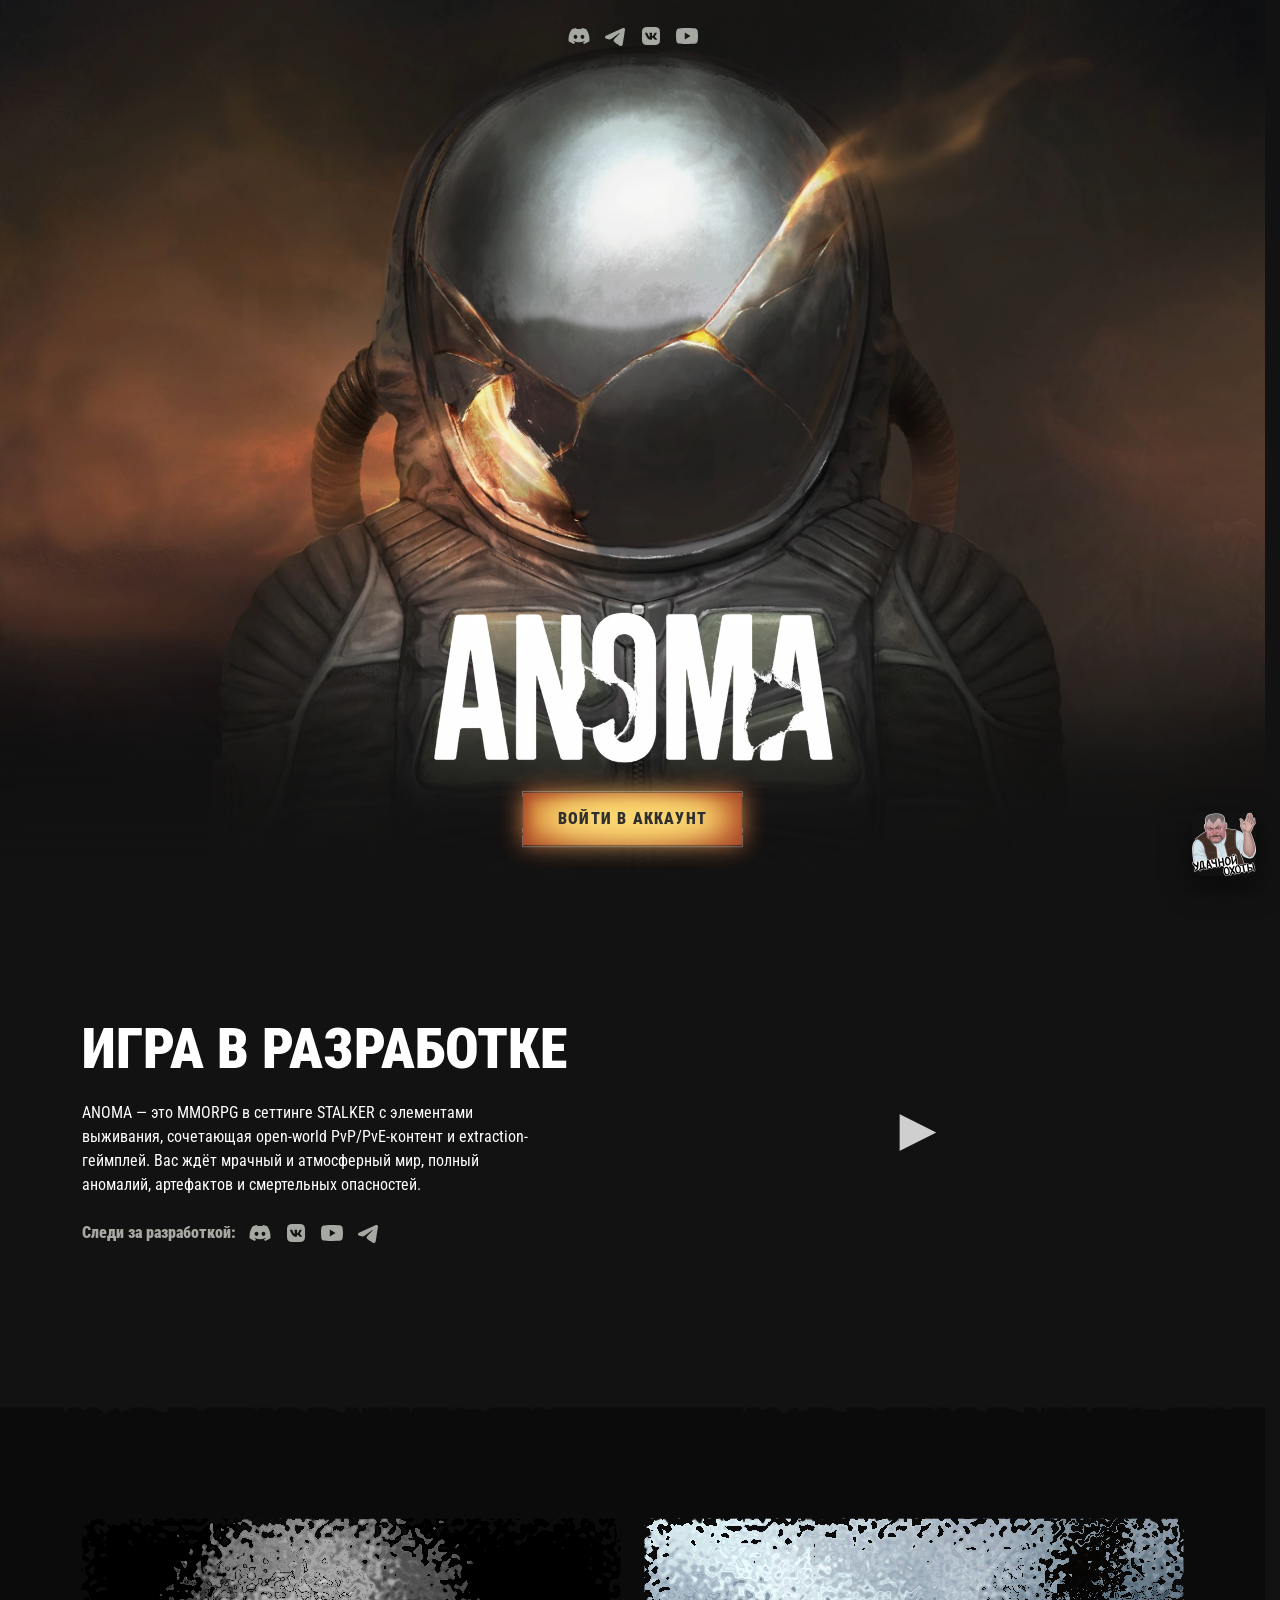
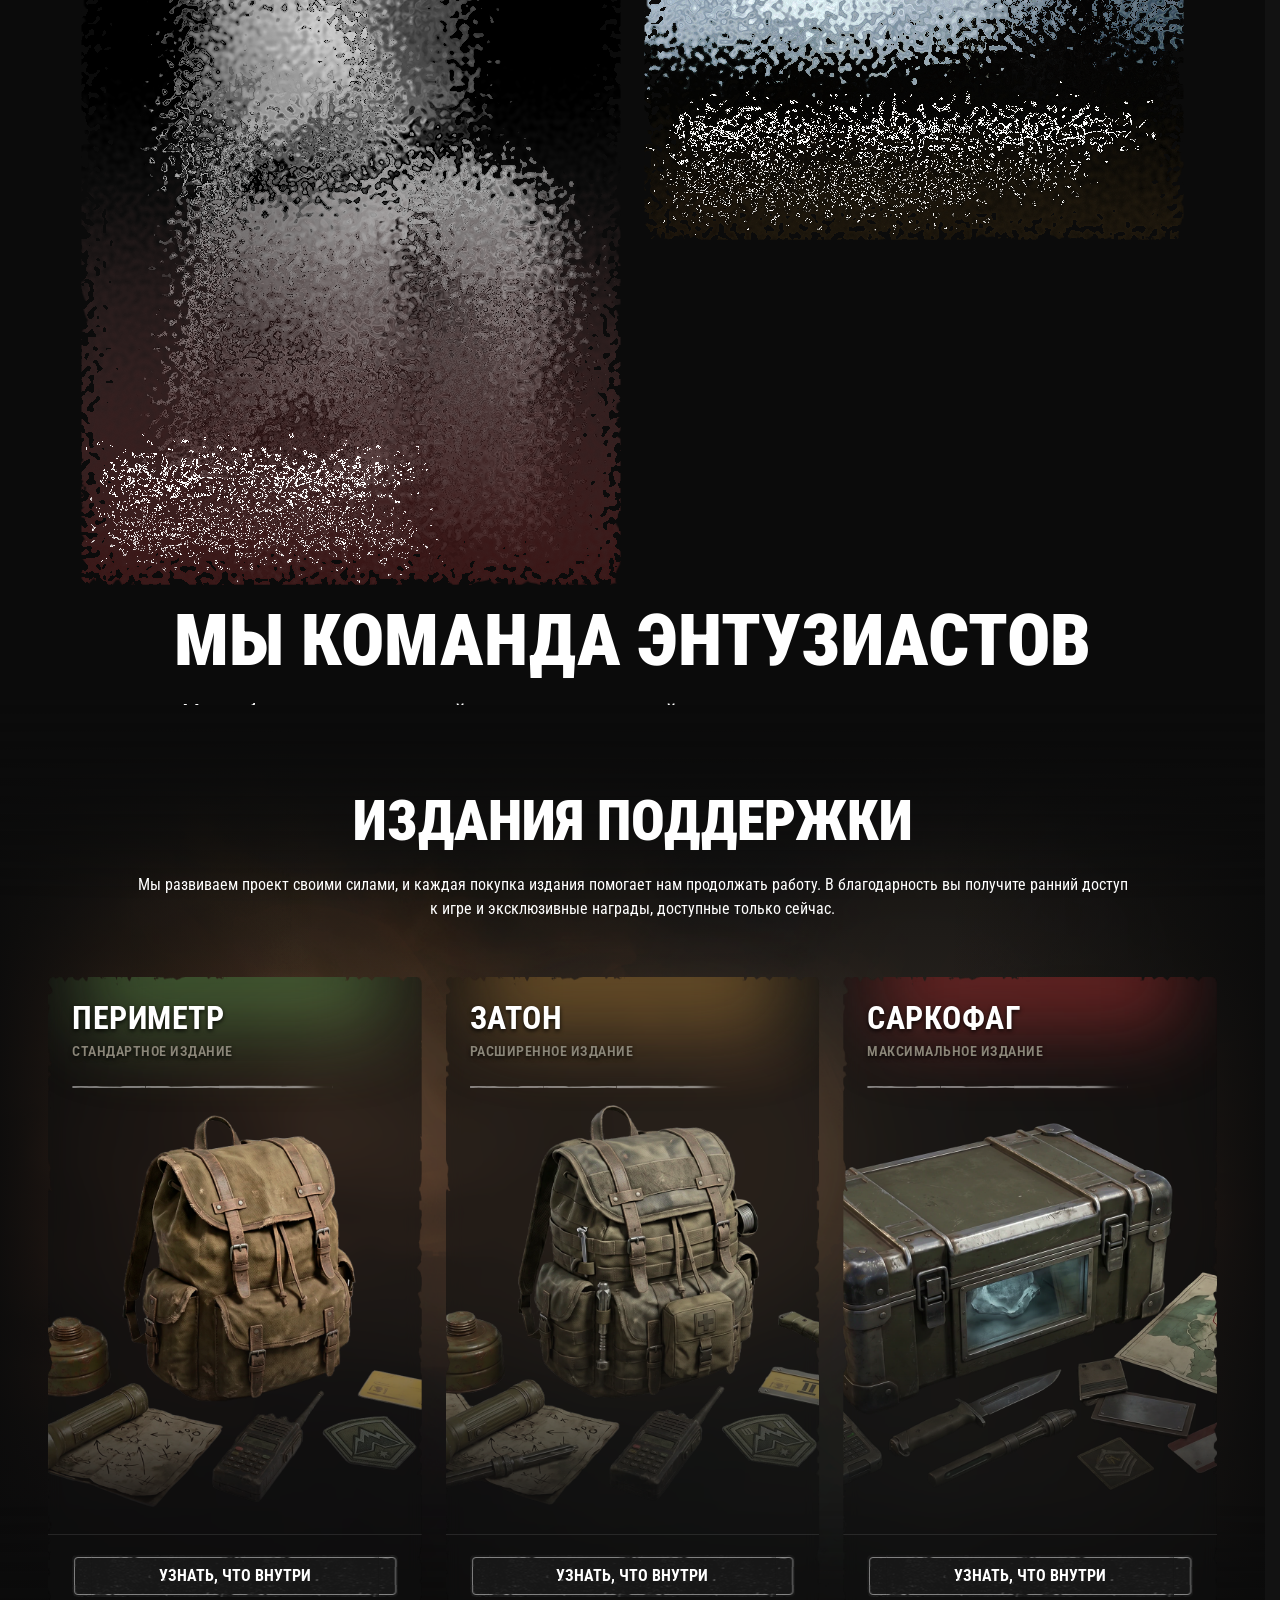
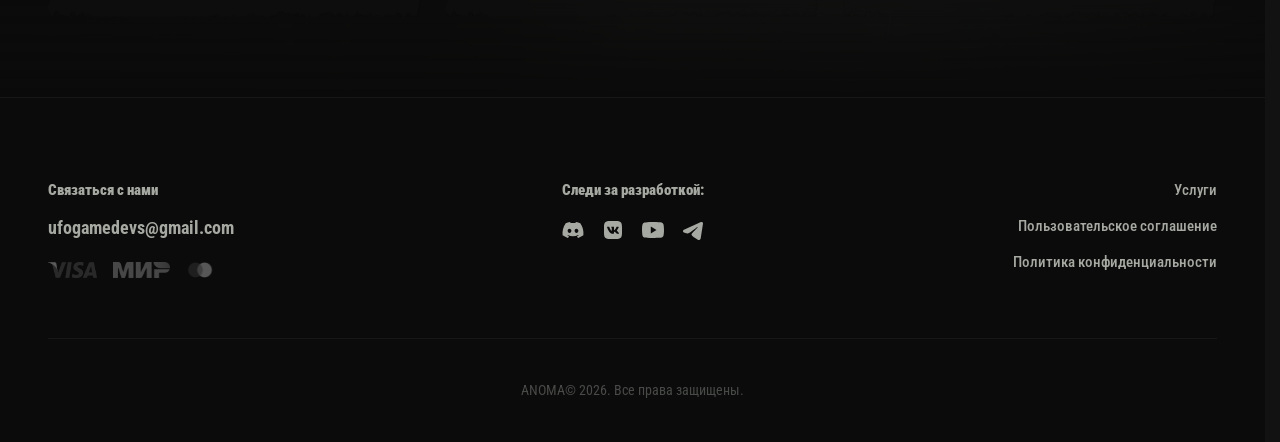
==== commit e112f0af: "final" ====
--- a/index.html
+++ b/index.html
@@ -841,7 +841,18 @@
             <ul class="editions-modal__features-list">
               <li class="editions-modal__feature" data-tier="standard">Участие в раннем доступе игры</li>
               <li class="editions-modal__feature" data-tier="standard">Эксклюзивная роль в Discord</li>
-              <li class="editions-modal__feature" data-tier="standard" id="editionsCashback">350 ₽ от стоимости начисляются на донатный счет</li>
+              <li class="editions-modal__feature" data-tier="standard" id="editionsCashback">
+                <span id="editionsCashbackText">350 ₽ от стоимости начисляются на донатный счет</span>
+                <span class="editions-modal__help"
+                  data-tooltip="Полноценная внутриигровая донатная валюта, которую можно будет потратить на доступную монетизацию внутри проекта">
+                  <svg width="14" height="14" viewBox="0 0 24 24" fill="none" stroke="currentColor" stroke-width="2"
+                    stroke-linecap="round" stroke-linejoin="round" class="editions-modal__help-icon">
+                    <circle cx="12" cy="12" r="10" />
+                    <path d="M9.09 9a3 3 0 0 1 5.83 1c0 2-3 3-3 3" />
+                    <line x1="12" y1="17" x2="12.01" y2="17" />
+                  </svg>
+                </span>
+              </li>
 
               <li class="editions-modal__feature" data-tier="deluxe"><span class="editions-modal__feature-bullet"></span>Эксклюзивное холодное оружие</li>
               <li class="editions-modal__feature" data-tier="deluxe"><span class="editions-modal__feature-bullet"></span>Особый предмет для проверки аномалий вместо болта</li>
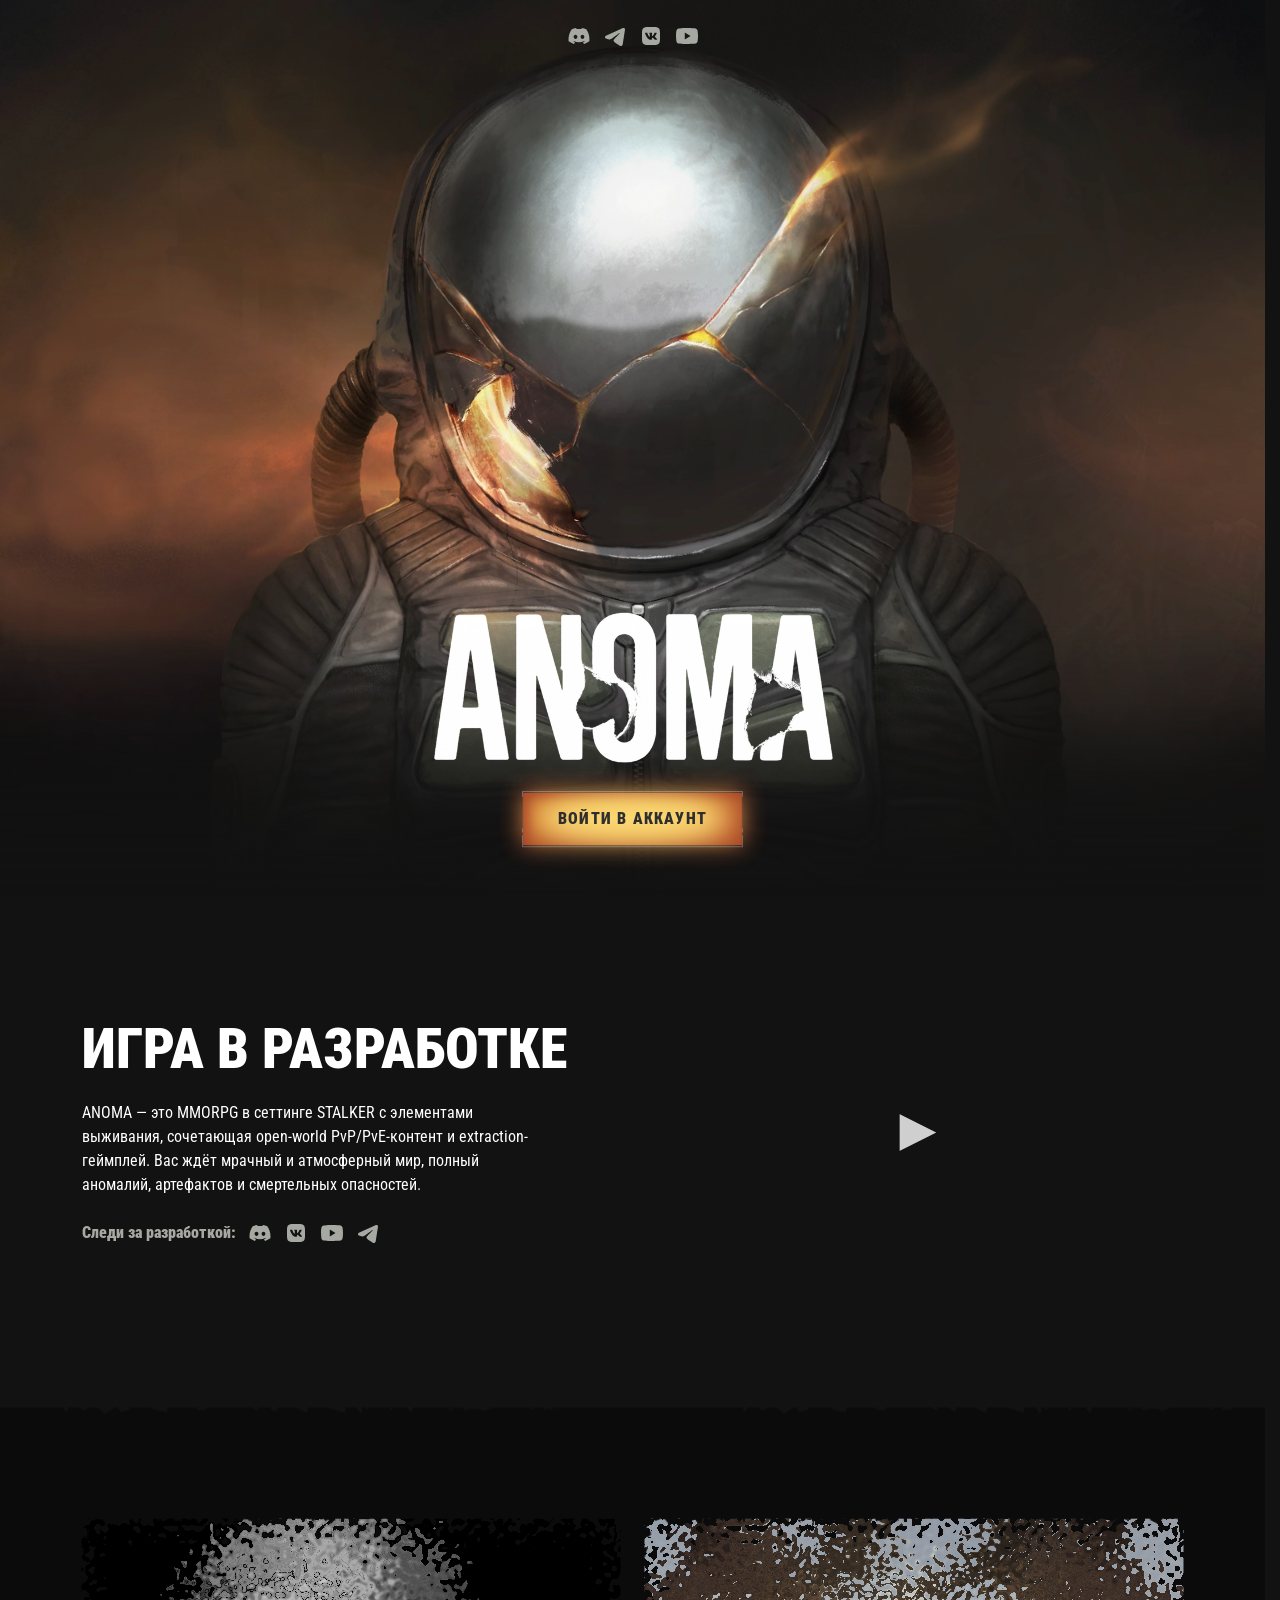
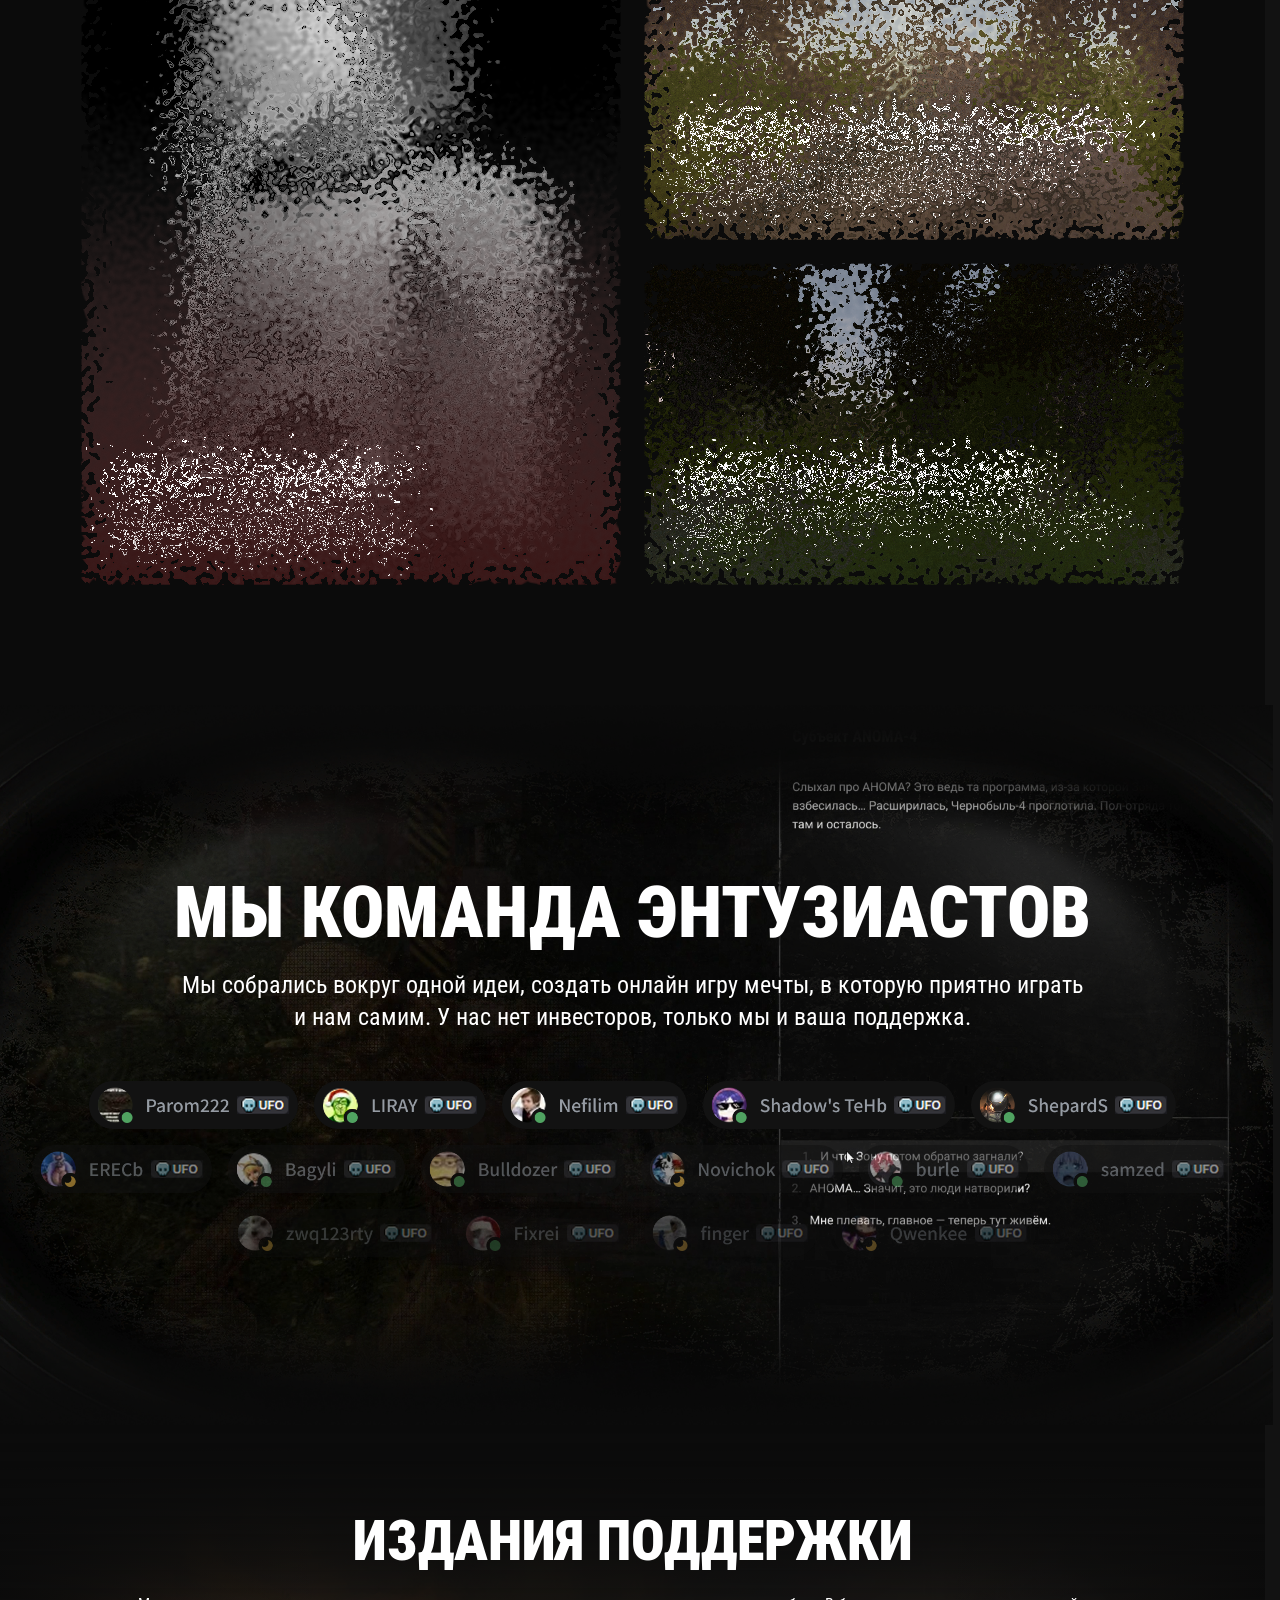
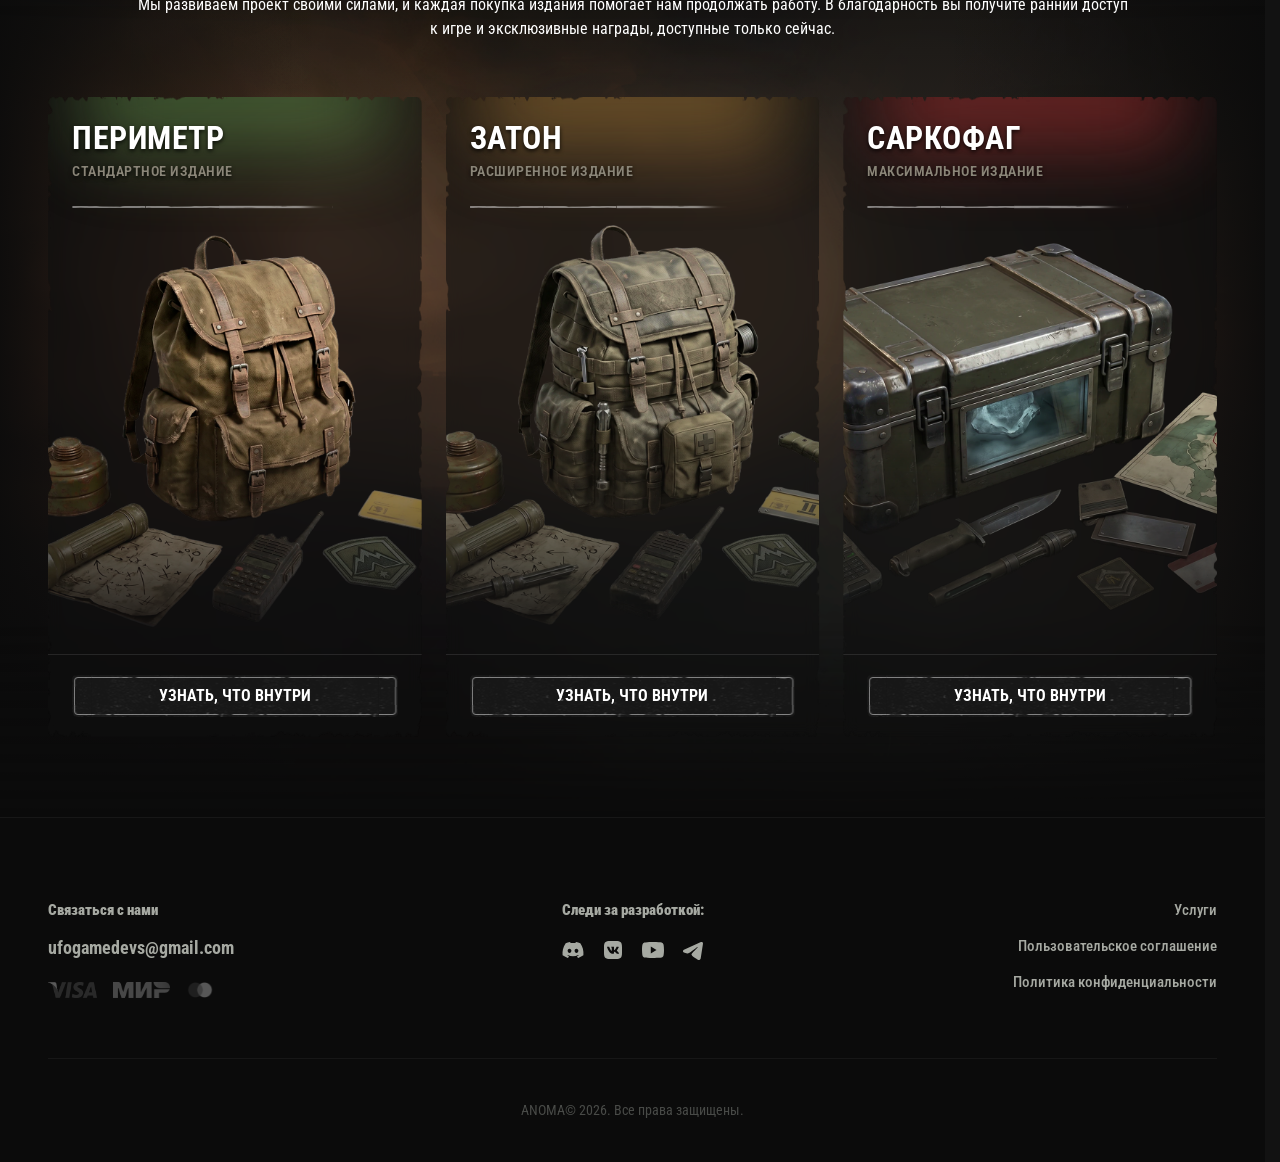
==== commit d8200fb4: "update images" ====
--- a/index.html
+++ b/index.html
@@ -396,8 +396,10 @@
             <div class="editions__card-body">
               <img src="./assets/img/edition1.png" alt="Standard Edition"
                 class="editions__card-cover editions__card-cover--default" loading="lazy">
-              <img src="./assets/img/sbanka1.png" alt="" class="editions__card-cover editions__card-cover--hover"
-                loading="lazy">
+              <picture>
+                <source srcset="./assets/img/sbanka1.webp" type="image/webp">
+                <img src="./assets/img/sbanka1.png" alt="" class="editions__card-cover editions__card-cover--hover" loading="lazy">
+              </picture>
               <div class="editions__card-features">
                 <ul class="editions__features-list">
                   <li class="editions__feature-item">
@@ -468,8 +470,10 @@
             <div class="editions__card-body">
               <img src="./assets/img/edition2.png" alt="Deluxe Edition"
                 class="editions__card-cover editions__card-cover--default" loading="lazy">
-              <img src="./assets/img/sbanka2.png" alt="" class="editions__card-cover editions__card-cover--hover"
-                loading="lazy">
+              <picture>
+                <source srcset="./assets/img/sbanka2.webp" type="image/webp">
+                <img src="./assets/img/sbanka2.png" alt="" class="editions__card-cover editions__card-cover--hover" loading="lazy">
+              </picture>
               <div class="editions__card-features">
                 <ul class="editions__features-list">
                   <li class="editions__feature-item">
@@ -540,8 +544,10 @@
             <div class="editions__card-body">
               <img src="./assets/img/edition3.png" alt="Ultimate Edition"
                 class="editions__card-cover editions__card-cover--default" loading="lazy">
-              <img src="./assets/img/sbanka3.png" alt="" class="editions__card-cover editions__card-cover--hover"
-                loading="lazy">
+              <picture>
+                <source srcset="./assets/img/sbanka3.webp" type="image/webp">
+                <img src="./assets/img/sbanka3.png" alt="" class="editions__card-cover editions__card-cover--hover" loading="lazy">
+              </picture>
               <div class="editions__card-features">
                 <ul class="editions__features-list">
                   <li class="editions__feature-item">
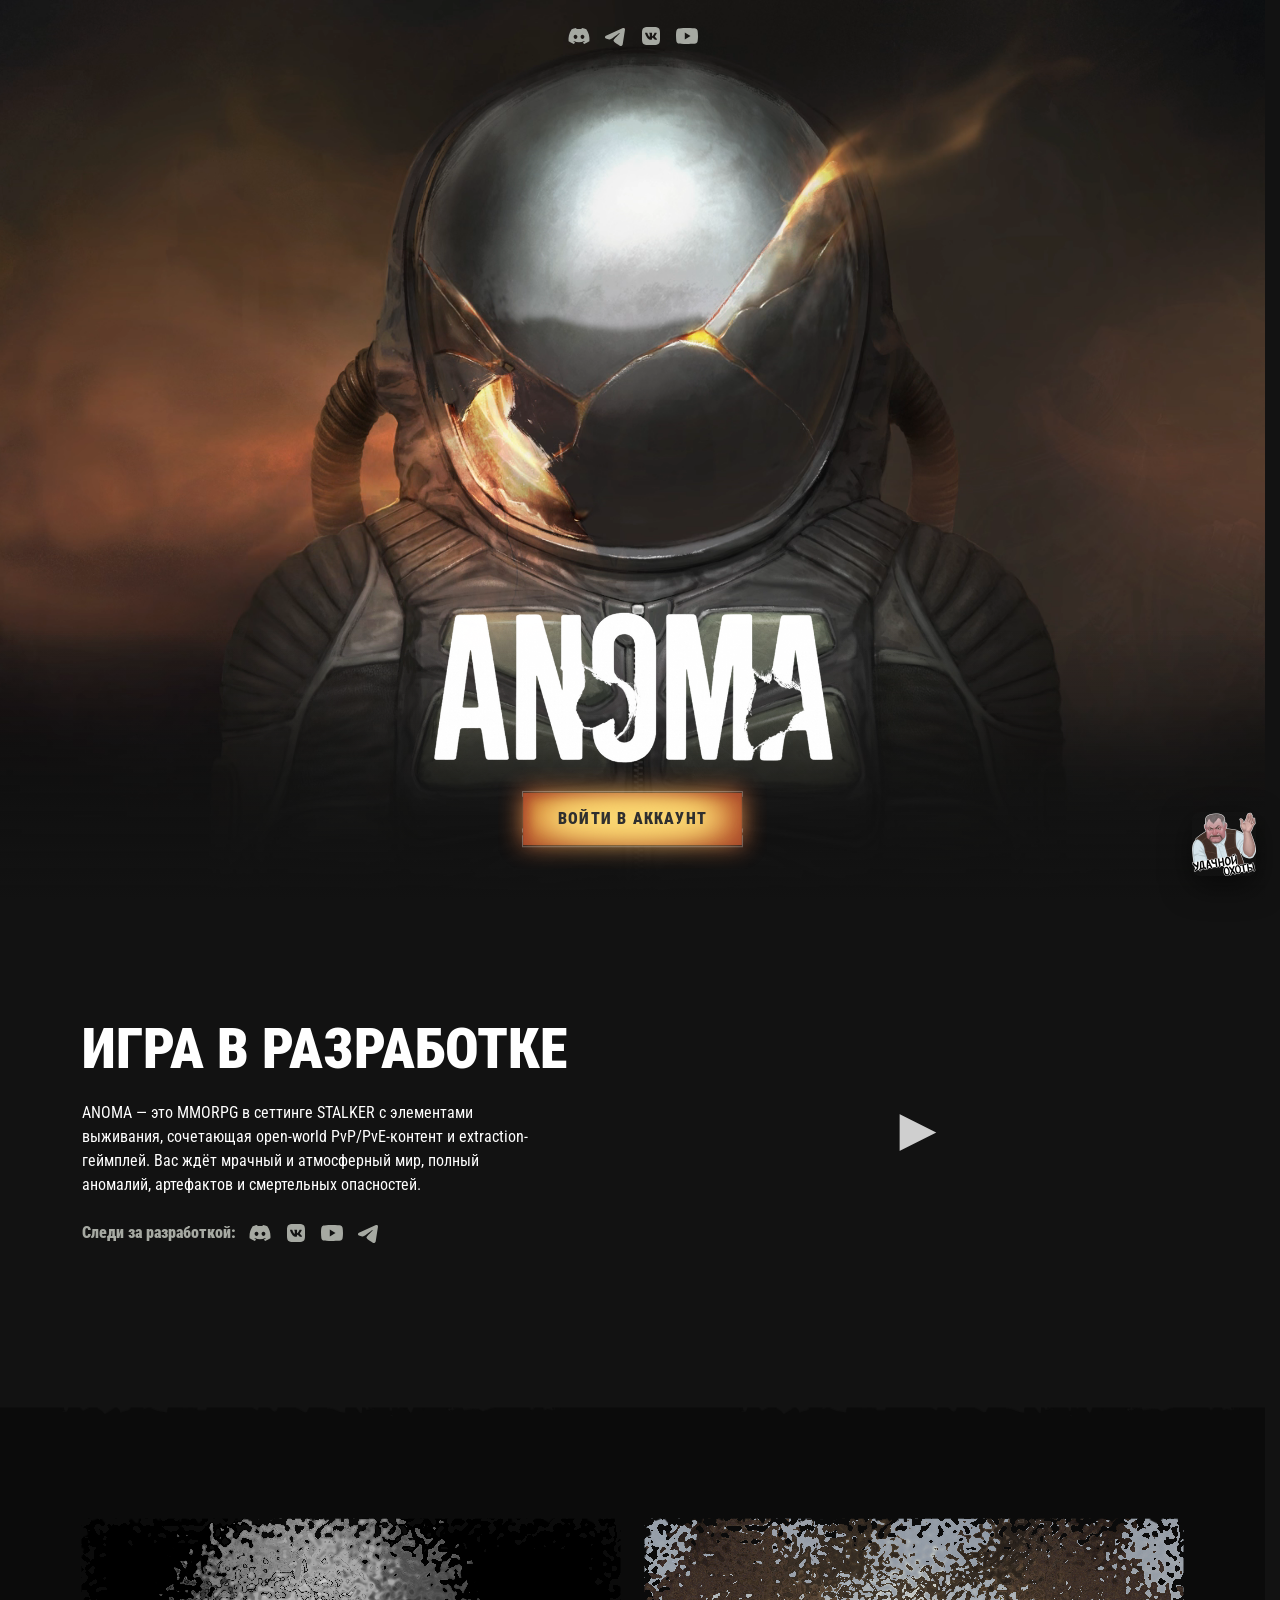
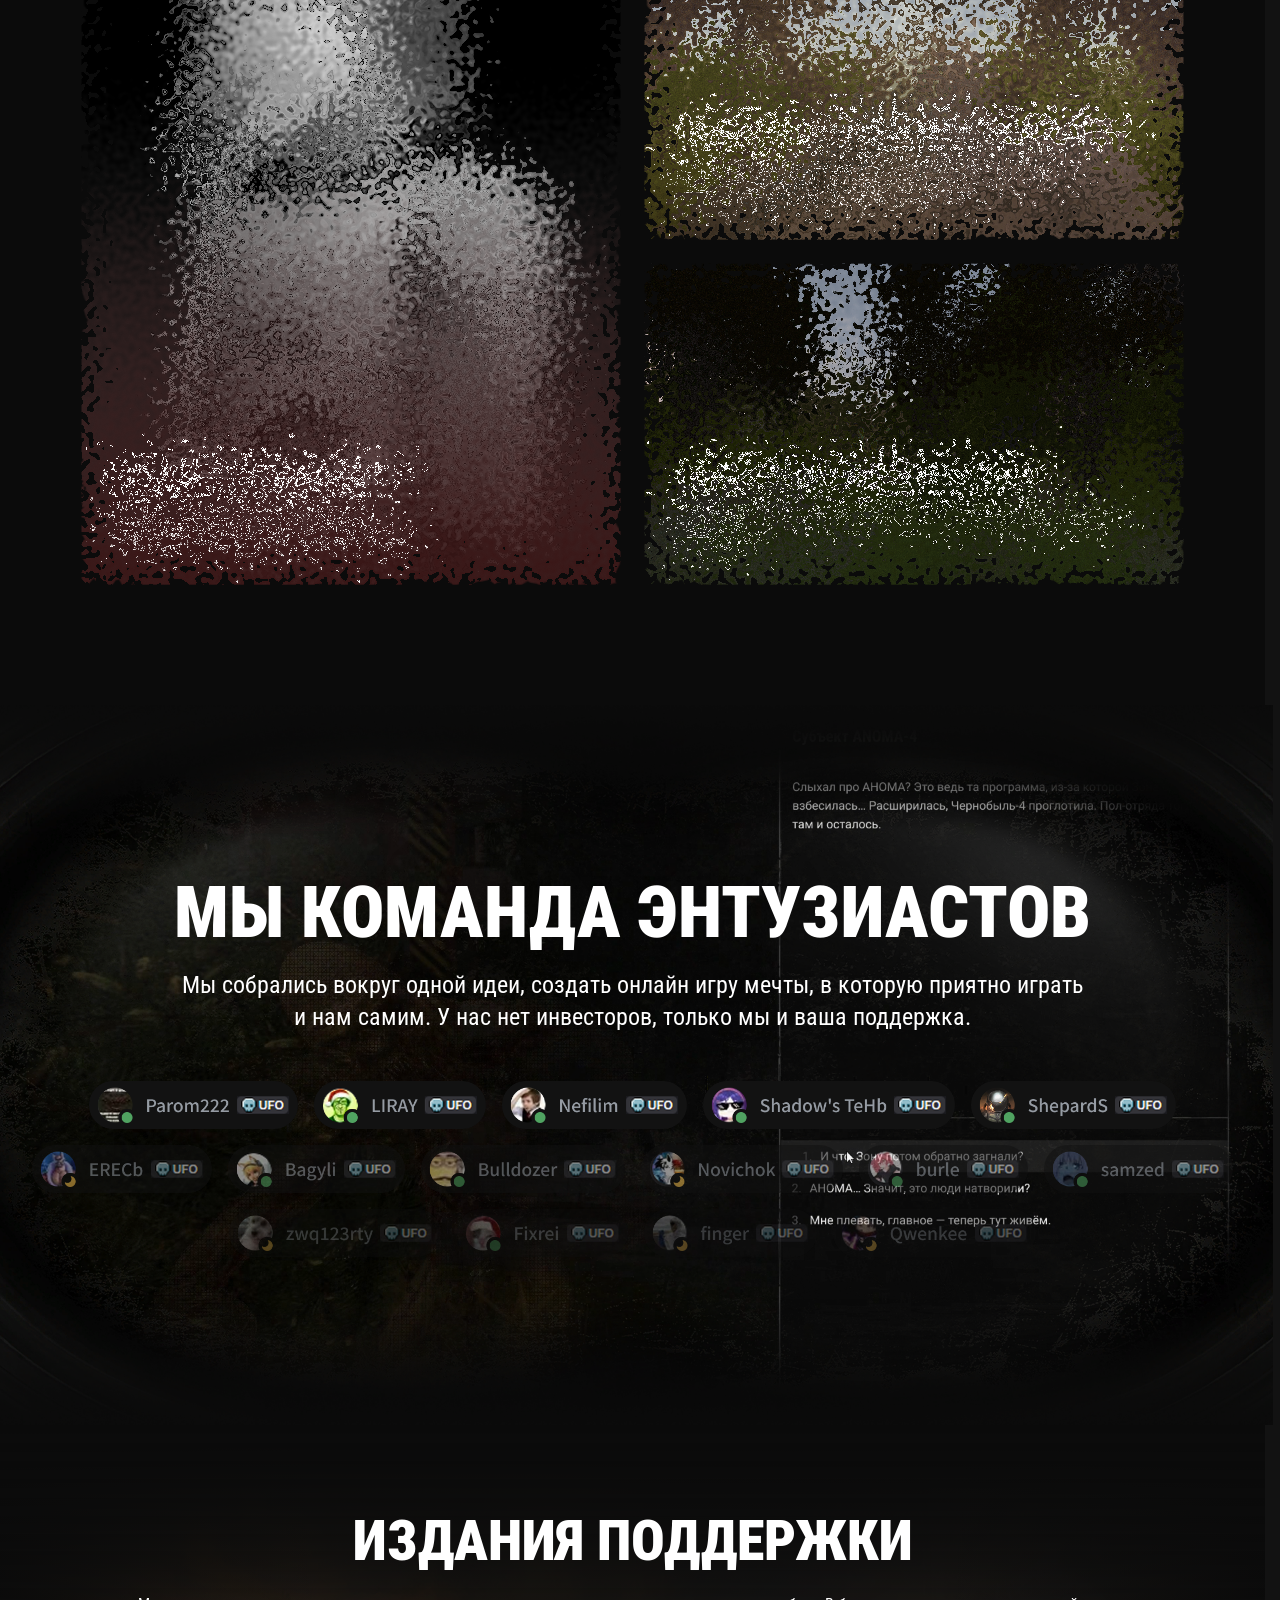
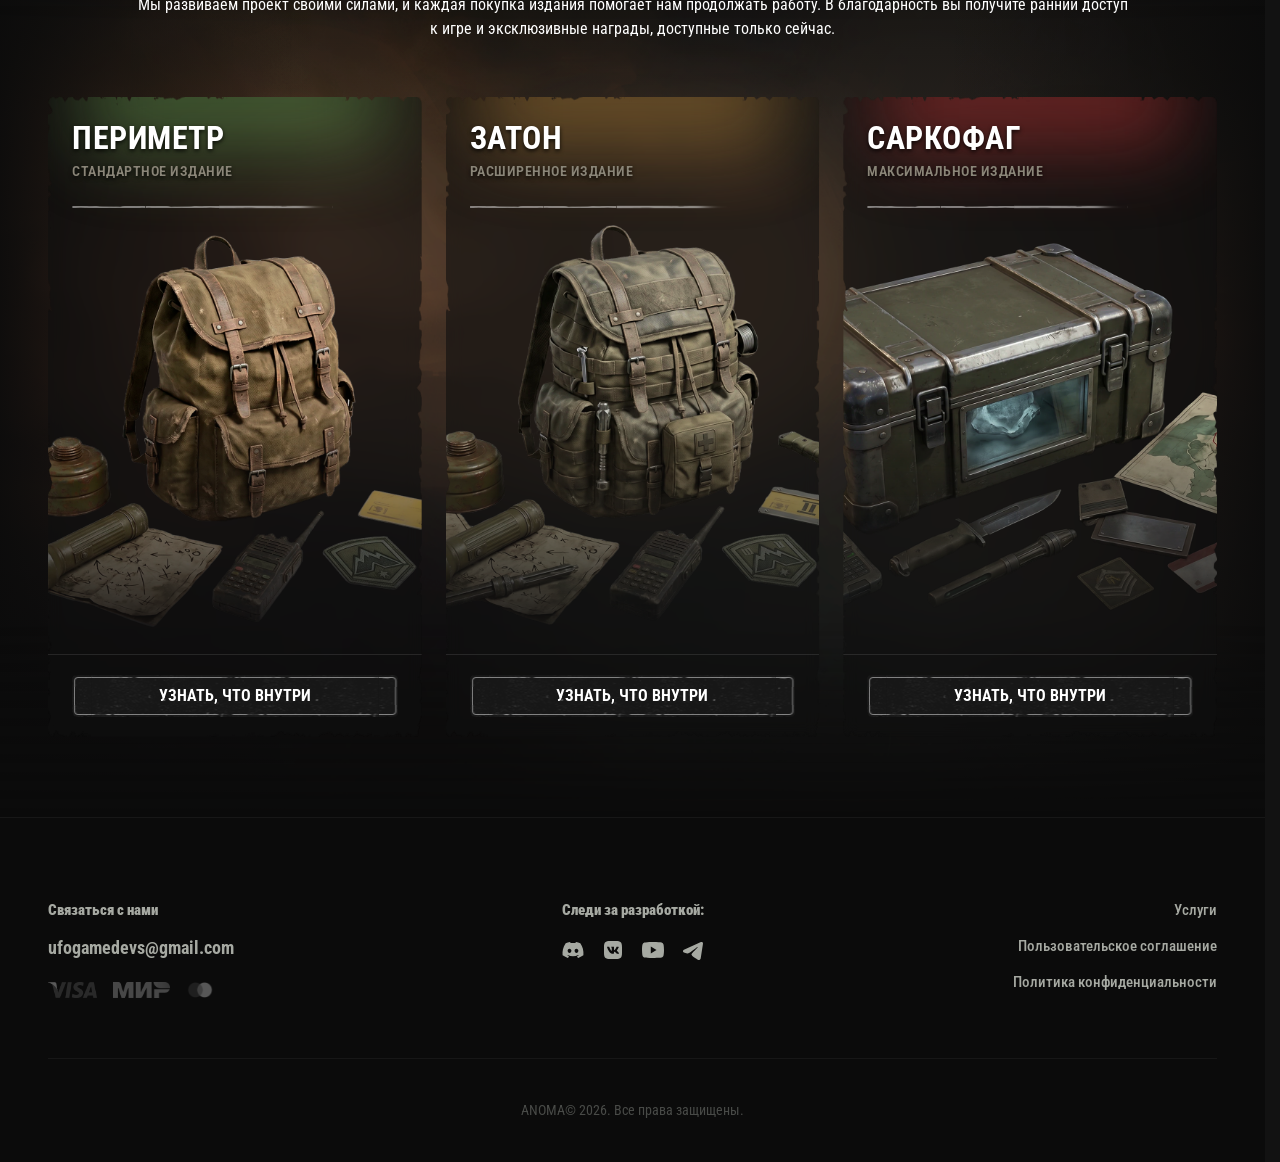
==== commit 4d58cc44: "mini" ====
--- a/index.html
+++ b/index.html
@@ -381,7 +381,8 @@
         <div class="screenshot__header">
           <h2 class="about__title screenshot__title">ИЗДАНИЯ ПОДДЕРЖКИ</h2>
           <p class="about__desc screenshot__desc">
-            Мы развиваем проект своими силами, и каждая покупка издания помогает нам продолжать работу. В благодарность вы получите ранний доступ <br> к игре и эксклюзивные награды, доступные только сейчас.
+            Мы развиваем проект своими силами, и каждая покупка издания помогает нам продолжать работу. В благодарность
+            вы получите ранний доступ <br> к игре и эксклюзивные награды, доступные только сейчас.
           </p>
         </div>
 
@@ -398,57 +399,93 @@
                 class="editions__card-cover editions__card-cover--default" loading="lazy">
               <picture>
                 <source srcset="./assets/img/sbanka1.webp" type="image/webp">
-                <img src="./assets/img/sbanka1.png" alt="" class="editions__card-cover editions__card-cover--hover" loading="lazy">
+                <img src="./assets/img/sbanka1.png" alt="" class="editions__card-cover editions__card-cover--hover"
+                  loading="lazy">
               </picture>
               <div class="editions__card-features">
                 <ul class="editions__features-list">
                   <li class="editions__feature-item">
-                    <svg class="editions__feature-icon" width="20" height="20" viewBox="0 0 24 24" fill="currentColor"><path d="M21 6H3c-1.1 0-2 .9-2 2v8c0 1.1.9 2 2 2h18c1.1 0 2-.9 2-2V8c0-1.1-.9-2-2-2zM9 13H8v1H7v-1H6v-1h1v-1h1v1h1v1zm7-1.25c0-.41.34-.75.75-.75s.75.34.75.75-.34.75-.75.75-.75-.34-.75-.75zm2 2c0-.41.34-.75.75-.75s.75.34.75.75-.34.75-.75.75-.75-.34-.75-.75z"/></svg>
+                    <svg class="editions__feature-icon" width="20" height="20" viewBox="0 0 24 24" fill="currentColor">
+                      <path
+                        d="M21 6H3c-1.1 0-2 .9-2 2v8c0 1.1.9 2 2 2h18c1.1 0 2-.9 2-2V8c0-1.1-.9-2-2-2zM9 13H8v1H7v-1H6v-1h1v-1h1v1h1v1zm7-1.25c0-.41.34-.75.75-.75s.75.34.75.75-.34.75-.75.75-.75-.34-.75-.75zm2 2c0-.41.34-.75.75-.75s.75.34.75.75-.34.75-.75.75-.75-.34-.75-.75z" />
+                    </svg>
                     Участие в раннем доступе игры
                   </li>
                   <li class="editions__feature-item">
-                    <svg class="editions__feature-icon" width="20" height="20" viewBox="0 0 24 24" fill="currentColor"><path d="M16 11c1.66 0 2.99-1.34 2.99-3S17.66 5 16 5s-3 1.34-3 3 1.34 3 3 3zm-8 0c1.66 0 2.99-1.34 2.99-3S9.66 5 8 5 5 6.34 5 8s1.34 3 3 3zm0 2c-2.33 0-7 1.17-7 3.5V19h14v-2.5c0-2.33-4.67-3.5-7-3.5zm8 0c-.29 0-.62.02-.97.05 1.16.84 1.97 1.97 1.97 3.45V19h6v-2.5c0-2.33-4.67-3.5-7-3.5z"/></svg>
+                    <svg class="editions__feature-icon" width="20" height="20" viewBox="0 0 24 24" fill="currentColor">
+                      <path
+                        d="M16 11c1.66 0 2.99-1.34 2.99-3S17.66 5 16 5s-3 1.34-3 3 1.34 3 3 3zm-8 0c1.66 0 2.99-1.34 2.99-3S9.66 5 8 5 5 6.34 5 8s1.34 3 3 3zm0 2c-2.33 0-7 1.17-7 3.5V19h14v-2.5c0-2.33-4.67-3.5-7-3.5zm8 0c-.29 0-.62.02-.97.05 1.16.84 1.97 1.97 1.97 3.45V19h6v-2.5c0-2.33-4.67-3.5-7-3.5z" />
+                    </svg>
                     Эксклюзивная роль в Discord
                   </li>
                   <li class="editions__feature-item">
-                    <svg class="editions__feature-icon" width="20" height="20" viewBox="0 0 24 24" fill="currentColor"><path d="M21 18v1c0 1.1-.9 2-2 2H5c-1.11 0-2-.9-2-2V5c0-1.1.89-2 2-2h14c1.1 0 2 .9 2 2v1h-9c-1.11 0-2 .9-2 2v8c0 1.1.89 2 2 2h9zm-9-2h10V8H12v8zm4-2.5c-.83 0-1.5-.67-1.5-1.5s.67-1.5 1.5-1.5 1.5.67 1.5 1.5-.67 1.5-1.5 1.5z"/></svg>
+                    <svg class="editions__feature-icon" width="20" height="20" viewBox="0 0 24 24" fill="currentColor">
+                      <path
+                        d="M21 18v1c0 1.1-.9 2-2 2H5c-1.11 0-2-.9-2-2V5c0-1.1.89-2 2-2h14c1.1 0 2 .9 2 2v1h-9c-1.11 0-2 .9-2 2v8c0 1.1.89 2 2 2h9zm-9-2h10V8H12v8zm4-2.5c-.83 0-1.5-.67-1.5-1.5s.67-1.5 1.5-1.5 1.5.67 1.5 1.5-.67 1.5-1.5 1.5z" />
+                    </svg>
                     350 ₽ от стоимости начисляются на донатный счет
                   </li>
                   <li class="editions__feature-item is-disabled">
-                    <svg class="editions__feature-icon" width="20" height="20" viewBox="0 0 24 24" fill="currentColor"><path d="M14.5 2l-1.5 1.5 4 4-14 14v3h3l14-14 1.5-1.5-3-3z M5 21v-1.5l11-11 1.5 1.5-11 11H5z"/></svg>
+                    <svg class="editions__feature-icon" width="20" height="20" viewBox="0 0 24 24" fill="currentColor">
+                      <path d="M14.5 2l-1.5 1.5 4 4-14 14v3h3l14-14 1.5-1.5-3-3z M5 21v-1.5l11-11 1.5 1.5-11 11H5z" />
+                    </svg>
                     Эксклюзивное холодное оружие
                   </li>
                   <li class="editions__feature-item is-disabled">
-                    <svg class="editions__feature-icon" width="20" height="20" viewBox="0 0 24 24" fill="currentColor"><path d="M12 2a10 10 0 1 0 10 10A10 10 0 0 0 12 2zm0 18a8 8 0 1 1 8-8 8 8 0 0 1-8 8zm0-14a6 6 0 1 0 6 6 6 6 0 0 0-6-6zm0 10a4 4 0 1 1 4-4 4 4 0 0 1-4 4zm0-6a2 2 0 1 0 2 2 2 2 0 0 0-2-2z"/></svg>
+                    <svg class="editions__feature-icon" width="20" height="20" viewBox="0 0 24 24" fill="currentColor">
+                      <path
+                        d="M12 2a10 10 0 1 0 10 10A10 10 0 0 0 12 2zm0 18a8 8 0 1 1 8-8 8 8 0 0 1-8 8zm0-14a6 6 0 1 0 6 6 6 6 0 0 0-6-6zm0 10a4 4 0 1 1 4-4 4 4 0 0 1-4 4zm0-6a2 2 0 1 0 2 2 2 2 0 0 0-2-2z" />
+                    </svg>
                     Особый предмет для проверки аномалий вместо болта
                   </li>
                   <li class="editions__feature-item is-disabled">
-                    <svg class="editions__feature-icon" width="20" height="20" viewBox="0 0 24 24" fill="currentColor"><path d="M21 19V5c0-1.1-.9-2-2-2H5c-1.1 0-2 .9-2 2v14c0 1.1.9 2 2 2h14c1.1 0 2-.9 2-2zM8.5 13.5l2.5 3.01L14.5 12l4.5 6H5l3.5-4.5z"/></svg>
+                    <svg class="editions__feature-icon" width="20" height="20" viewBox="0 0 24 24" fill="currentColor">
+                      <path
+                        d="M21 19V5c0-1.1-.9-2-2-2H5c-1.1 0-2 .9-2 2v14c0 1.1.9 2 2 2h14c1.1 0 2-.9 2-2zM8.5 13.5l2.5 3.01L14.5 12l4.5 6H5l3.5-4.5z" />
+                    </svg>
                     Эксклюзивный фон главного меню
                   </li>
                   <li class="editions__feature-item is-disabled">
-                    <svg class="editions__feature-icon" width="20" height="20" viewBox="0 0 24 24" fill="currentColor"><path d="M12 2a9 9 0 0 0-9 9c0 4.17 2.84 7.67 6.69 8.69L10 22h4l.31-2.31C18.16 18.67 21 15.17 21 11a9 9 0 0 0-9-9zm-3 10a1.5 1.2 0 1 1 3 0 1.5 1.2 0 1 1-3 0zm6 0a1.5 1.2 0 1 1 3 0 1.5 1.2 0 1 1-3 0z"/></svg>
+                    <svg class="editions__feature-icon" width="20" height="20" viewBox="0 0 24 24" fill="currentColor">
+                      <path
+                        d="M12 2a9 9 0 0 0-9 9c0 4.17 2.84 7.67 6.69 8.69L10 22h4l.31-2.31C18.16 18.67 21 15.17 21 11a9 9 0 0 0-9-9zm-3 10a1.5 1.2 0 1 1 3 0 1.5 1.2 0 1 1-3 0zm6 0a1.5 1.2 0 1 1 3 0 1.5 1.2 0 1 1-3 0z" />
+                    </svg>
                     Особая модель рюкзака после смерти персонажа
                   </li>
                   <li class="editions__feature-item is-disabled">
-                    <svg class="editions__feature-icon" width="20" height="20" viewBox="0 0 24 24" fill="currentColor"><path d="M12 17.27L18.18 21l-1.64-7.03L22 9.24l-7.19-.61L12 2 9.19 8.63 2 9.24l5.46 4.73L5.82 21z"/></svg>
+                    <svg class="editions__feature-icon" width="20" height="20" viewBox="0 0 24 24" fill="currentColor">
+                      <path
+                        d="M12 17.27L18.18 21l-1.64-7.03L22 9.24l-7.19-.61L12 2 9.19 8.63 2 9.24l5.46 4.73L5.82 21z" />
+                    </svg>
                     Эксклюзивный коллекционный артефакт
                   </li>
                   <li class="editions__feature-item is-disabled">
-                    <svg class="editions__feature-icon" width="20" height="20" viewBox="0 0 24 24" fill="currentColor"><path d="M20.5 3l-.16.03L15 5.1 9 3 3.36 4.9c-.21.07-.36.25-.36.48V20.5c0 .28.22.5.5.5l.16-.03L9 18.9l6 2.1 5.64-1.9c.21-.07.36-.25.36-.48V3.5c0-.28-.22-.5-.5-.5zM15 19l-6-2.11V5l6 2.11V19z"/></svg>
+                    <svg class="editions__feature-icon" width="20" height="20" viewBox="0 0 24 24" fill="currentColor">
+                      <path
+                        d="M20.5 3l-.16.03L15 5.1 9 3 3.36 4.9c-.21.07-.36.25-.36.48V20.5c0 .28.22.5.5.5l.16-.03L9 18.9l6 2.1 5.64-1.9c.21-.07.36-.25.36-.48V3.5c0-.28-.22-.5-.5-.5zM15 19l-6-2.11V5l6 2.11V19z" />
+                    </svg>
                     Координаты закрытого тайника с неизвестным содержимым
                   </li>
                   <li class="editions__feature-item is-disabled">
-                    <svg class="editions__feature-icon" width="20" height="20" viewBox="0 0 24 24" fill="currentColor"><path d="M12 1L3 5v6c0 5.55 3.84 10.74 9 12 5.16-1.26 9-6.45 9-12V5l-9-4zm-2 16l-4-4 1.41-1.41L10 14.17l6.59-6.59L18 9l-8 8z"/></svg>
+                    <svg class="editions__feature-icon" width="20" height="20" viewBox="0 0 24 24" fill="currentColor">
+                      <path
+                        d="M12 1L3 5v6c0 5.55 3.84 10.74 9 12 5.16-1.26 9-6.45 9-12V5l-9-4zm-2 16l-4-4 1.41-1.41L10 14.17l6.59-6.59L18 9l-8 8z" />
+                    </svg>
                     Эксклюзивный титул рядом с ником в безопасных зонах
                   </li>
                   <li class="editions__feature-item is-disabled">
-                    <svg class="editions__feature-icon" width="20" height="20" viewBox="0 0 24 24" fill="currentColor"><path d="M22.7 19l-9.1-9.1c.9-2.3.4-5-1.5-6.9-2-2-5-2.4-7.4-1.3L9 6 6 9 1.6 4.7C.4 7.1.9 10.1 2.9 12.1c1.9 1.9 4.6 2.4 6.9 1.5l9.1 9.1c.4.4 1 .4 1.4 0l2.3-2.3c.5-.4.5-1.1.1-1.4z"/></svg>
+                    <svg class="editions__feature-icon" width="20" height="20" viewBox="0 0 24 24" fill="currentColor">
+                      <path
+                        d="M22.7 19l-9.1-9.1c.9-2.3.4-5-1.5-6.9-2-2-5-2.4-7.4-1.3L9 6 6 9 1.6 4.7C.4 7.1.9 10.1 2.9 12.1c1.9 1.9 4.6 2.4 6.9 1.5l9.1 9.1c.4.4 1 .4 1.4 0l2.3-2.3c.5-.4.5-1.1.1-1.4z" />
+                    </svg>
                     Доступ к тестированию будущих обновлений игры
                   </li>
                   <li class="editions__feature-item is-disabled">
-                    <svg class="editions__feature-icon" width="20" height="20" viewBox="0 0 24 24" fill="currentColor"><path d="M20 6h-2.18c.11-.31.18-.65.18-1 0-1.66-1.34-3-3-3-1.05 0-1.96.54-2.5 1.35l-.5.65-.5-.65C10.96 2.54 10.05 2 9 2 7.34 2 6 3.34 6 5c0 .35.07.69.18 1H4c-1.11 0-1.99.89-1.99 2L2 19c0 1.11.89 2 2 2h16c1.11 0 2-.89 2-2V8c0-1.11-.89-2-2-2zm-5-2c.55 0 1 .45 1 1s-.45 1-1 1-1-.45-1-1 .45-1 1-1zM9 4c.55 0 1 .45 1 1s-.45 1-1 1-1-.45-1-1 .45-1 1-1zm11 15H4v-2h16v2zm0-5H4V8h5.08L7 10.83 8.62 12 11 8.76l1-1.36 1 1.36 2.38 3.24L17 10.83 14.92 8H20v6z"/></svg>
-                    Подарочное издание «Периметр» для друга
+                    <svg class="editions__feature-icon" width="20" height="20" viewBox="0 0 24 24" fill="currentColor">
+                      <path
+                        d="M20 6h-2.18c.11-.31.18-.65.18-1 0-1.66-1.34-3-3-3-1.05 0-1.96.54-2.5 1.35l-.5.65-.5-.65C10.96 2.54 10.05 2 9 2 7.34 2 6 3.34 6 5c0 .35.07.69.18 1H4c-1.11 0-1.99.89-1.99 2L2 19c0 1.11.89 2 2 2h16c1.11 0 2-.89 2-2V8c0-1.11-.89-2-2-2zm-5-2c.55 0 1 .45 1 1s-.45 1-1 1-1-.45-1-1 .45-1 1-1zM9 4c.55 0 1 .45 1 1s-.45 1-1 1-1-.45-1-1 .45-1 1-1zm11 15H4v-2h16v2zm0-5H4V8h5.08L7 10.83 8.62 12 11 8.76l1-1.36 1 1.36 2.38 3.24L17 10.83 14.92 8H20v6z" />
+                    </svg>
+                    Подарочное издание «Периметр» для друга (при желании)
                   </li>
                 </ul>
               </div>
@@ -472,57 +509,93 @@
                 class="editions__card-cover editions__card-cover--default" loading="lazy">
               <picture>
                 <source srcset="./assets/img/sbanka2.webp" type="image/webp">
-                <img src="./assets/img/sbanka2.png" alt="" class="editions__card-cover editions__card-cover--hover" loading="lazy">
+                <img src="./assets/img/sbanka2.png" alt="" class="editions__card-cover editions__card-cover--hover"
+                  loading="lazy">
               </picture>
               <div class="editions__card-features">
                 <ul class="editions__features-list">
                   <li class="editions__feature-item">
-                    <svg class="editions__feature-icon" width="20" height="20" viewBox="0 0 24 24" fill="currentColor"><path d="M21 6H3c-1.1 0-2 .9-2 2v8c0 1.1.9 2 2 2h18c1.1 0 2-.9 2-2V8c0-1.1-.9-2-2-2zM9 13H8v1H7v-1H6v-1h1v-1h1v1h1v1zm7-1.25c0-.41.34-.75.75-.75s.75.34.75.75-.34.75-.75.75-.75-.34-.75-.75zm2 2c0-.41.34-.75.75-.75s.75.34.75.75-.34.75-.75.75-.75-.34-.75-.75z"/></svg>
+                    <svg class="editions__feature-icon" width="20" height="20" viewBox="0 0 24 24" fill="currentColor">
+                      <path
+                        d="M21 6H3c-1.1 0-2 .9-2 2v8c0 1.1.9 2 2 2h18c1.1 0 2-.9 2-2V8c0-1.1-.9-2-2-2zM9 13H8v1H7v-1H6v-1h1v-1h1v1h1v1zm7-1.25c0-.41.34-.75.75-.75s.75.34.75.75-.34.75-.75.75-.75-.34-.75-.75zm2 2c0-.41.34-.75.75-.75s.75.34.75.75-.34.75-.75.75-.75-.34-.75-.75z" />
+                    </svg>
                     Участие в раннем доступе игры
                   </li>
                   <li class="editions__feature-item">
-                    <svg class="editions__feature-icon" width="20" height="20" viewBox="0 0 24 24" fill="currentColor"><path d="M16 11c1.66 0 2.99-1.34 2.99-3S17.66 5 16 5s-3 1.34-3 3 1.34 3 3 3zm-8 0c1.66 0 2.99-1.34 2.99-3S9.66 5 8 5 5 6.34 5 8s1.34 3 3 3zm0 2c-2.33 0-7 1.17-7 3.5V19h14v-2.5c0-2.33-4.67-3.5-7-3.5zm8 0c-.29 0-.62.02-.97.05 1.16.84 1.97 1.97 1.97 3.45V19h6v-2.5c0-2.33-4.67-3.5-7-3.5z"/></svg>
+                    <svg class="editions__feature-icon" width="20" height="20" viewBox="0 0 24 24" fill="currentColor">
+                      <path
+                        d="M16 11c1.66 0 2.99-1.34 2.99-3S17.66 5 16 5s-3 1.34-3 3 1.34 3 3 3zm-8 0c1.66 0 2.99-1.34 2.99-3S9.66 5 8 5 5 6.34 5 8s1.34 3 3 3zm0 2c-2.33 0-7 1.17-7 3.5V19h14v-2.5c0-2.33-4.67-3.5-7-3.5zm8 0c-.29 0-.62.02-.97.05 1.16.84 1.97 1.97 1.97 3.45V19h6v-2.5c0-2.33-4.67-3.5-7-3.5z" />
+                    </svg>
                     Эксклюзивная роль в Discord
                   </li>
                   <li class="editions__feature-item">
-                    <svg class="editions__feature-icon" width="20" height="20" viewBox="0 0 24 24" fill="currentColor"><path d="M21 18v1c0 1.1-.9 2-2 2H5c-1.11 0-2-.9-2-2V5c0-1.1.89-2 2-2h14c1.1 0 2 .9 2 2v1h-9c-1.11 0-2 .9-2 2v8c0 1.1.89 2 2 2h9zm-9-2h10V8H12v8zm4-2.5c-.83 0-1.5-.67-1.5-1.5s.67-1.5 1.5-1.5 1.5.67 1.5 1.5-.67 1.5-1.5 1.5z"/></svg>
+                    <svg class="editions__feature-icon" width="20" height="20" viewBox="0 0 24 24" fill="currentColor">
+                      <path
+                        d="M21 18v1c0 1.1-.9 2-2 2H5c-1.11 0-2-.9-2-2V5c0-1.1.89-2 2-2h14c1.1 0 2 .9 2 2v1h-9c-1.11 0-2 .9-2 2v8c0 1.1.89 2 2 2h9zm-9-2h10V8H12v8zm4-2.5c-.83 0-1.5-.67-1.5-1.5s.67-1.5 1.5-1.5 1.5.67 1.5 1.5-.67 1.5-1.5 1.5z" />
+                    </svg>
                     840 ₽ от стоимости начисляются на донатный счет
                   </li>
                   <li class="editions__feature-item">
-                    <svg class="editions__feature-icon" width="20" height="20" viewBox="0 0 24 24" fill="currentColor"><path d="M14.5 2l-1.5 1.5 4 4-14 14v3h3l14-14 1.5-1.5-3-3z M5 21v-1.5l11-11 1.5 1.5-11 11H5z"/></svg>
+                    <svg class="editions__feature-icon" width="20" height="20" viewBox="0 0 24 24" fill="currentColor">
+                      <path d="M14.5 2l-1.5 1.5 4 4-14 14v3h3l14-14 1.5-1.5-3-3z M5 21v-1.5l11-11 1.5 1.5-11 11H5z" />
+                    </svg>
                     Эксклюзивное холодное оружие
                   </li>
                   <li class="editions__feature-item">
-                    <svg class="editions__feature-icon" width="20" height="20" viewBox="0 0 24 24" fill="currentColor"><path d="M12 2a10 10 0 1 0 10 10A10 10 0 0 0 12 2zm0 18a8 8 0 1 1 8-8 8 8 0 0 1-8 8zm0-14a6 6 0 1 0 6 6 6 6 0 0 0-6-6zm0 10a4 4 0 1 1 4-4 4 4 0 0 1-4 4zm0-6a2 2 0 1 0 2 2 2 2 0 0 0-2-2z"/></svg>
+                    <svg class="editions__feature-icon" width="20" height="20" viewBox="0 0 24 24" fill="currentColor">
+                      <path
+                        d="M12 2a10 10 0 1 0 10 10A10 10 0 0 0 12 2zm0 18a8 8 0 1 1 8-8 8 8 0 0 1-8 8zm0-14a6 6 0 1 0 6 6 6 6 0 0 0-6-6zm0 10a4 4 0 1 1 4-4 4 4 0 0 1-4 4zm0-6a2 2 0 1 0 2 2 2 2 0 0 0-2-2z" />
+                    </svg>
                     Особый предмет для проверки аномалий вместо болта
                   </li>
                   <li class="editions__feature-item">
-                    <svg class="editions__feature-icon" width="20" height="20" viewBox="0 0 24 24" fill="currentColor"><path d="M21 19V5c0-1.1-.9-2-2-2H5c-1.1 0-2 .9-2 2v14c0 1.1.9 2 2 2h14c1.1 0 2-.9 2-2zM8.5 13.5l2.5 3.01L14.5 12l4.5 6H5l3.5-4.5z"/></svg>
+                    <svg class="editions__feature-icon" width="20" height="20" viewBox="0 0 24 24" fill="currentColor">
+                      <path
+                        d="M21 19V5c0-1.1-.9-2-2-2H5c-1.1 0-2 .9-2 2v14c0 1.1.9 2 2 2h14c1.1 0 2-.9 2-2zM8.5 13.5l2.5 3.01L14.5 12l4.5 6H5l3.5-4.5z" />
+                    </svg>
                     Эксклюзивный фон главного меню
                   </li>
                   <li class="editions__feature-item">
-                    <svg class="editions__feature-icon" width="20" height="20" viewBox="0 0 24 24" fill="currentColor"><path d="M12 2a9 9 0 0 0-9 9c0 4.17 2.84 7.67 6.69 8.69L10 22h4l.31-2.31C18.16 18.67 21 15.17 21 11a9 9 0 0 0-9-9zm-3 10a1.5 1.2 0 1 1 3 0 1.5 1.2 0 1 1-3 0zm6 0a1.5 1.2 0 1 1 3 0 1.5 1.2 0 1 1-3 0z"/></svg>
+                    <svg class="editions__feature-icon" width="20" height="20" viewBox="0 0 24 24" fill="currentColor">
+                      <path
+                        d="M12 2a9 9 0 0 0-9 9c0 4.17 2.84 7.67 6.69 8.69L10 22h4l.31-2.31C18.16 18.67 21 15.17 21 11a9 9 0 0 0-9-9zm-3 10a1.5 1.2 0 1 1 3 0 1.5 1.2 0 1 1-3 0zm6 0a1.5 1.2 0 1 1 3 0 1.5 1.2 0 1 1-3 0z" />
+                    </svg>
                     Особая модель рюкзака после смерти персонажа
                   </li>
                   <li class="editions__feature-item is-disabled">
-                    <svg class="editions__feature-icon" width="20" height="20" viewBox="0 0 24 24" fill="currentColor"><path d="M12 17.27L18.18 21l-1.64-7.03L22 9.24l-7.19-.61L12 2 9.19 8.63 2 9.24l5.46 4.73L5.82 21z"/></svg>
+                    <svg class="editions__feature-icon" width="20" height="20" viewBox="0 0 24 24" fill="currentColor">
+                      <path
+                        d="M12 17.27L18.18 21l-1.64-7.03L22 9.24l-7.19-.61L12 2 9.19 8.63 2 9.24l5.46 4.73L5.82 21z" />
+                    </svg>
                     Эксклюзивный коллекционный артефакт
                   </li>
                   <li class="editions__feature-item is-disabled">
-                    <svg class="editions__feature-icon" width="20" height="20" viewBox="0 0 24 24" fill="currentColor"><path d="M20.5 3l-.16.03L15 5.1 9 3 3.36 4.9c-.21.07-.36.25-.36.48V20.5c0 .28.22.5.5.5l.16-.03L9 18.9l6 2.1 5.64-1.9c.21-.07.36-.25.36-.48V3.5c0-.28-.22-.5-.5-.5zM15 19l-6-2.11V5l6 2.11V19z"/></svg>
+                    <svg class="editions__feature-icon" width="20" height="20" viewBox="0 0 24 24" fill="currentColor">
+                      <path
+                        d="M20.5 3l-.16.03L15 5.1 9 3 3.36 4.9c-.21.07-.36.25-.36.48V20.5c0 .28.22.5.5.5l.16-.03L9 18.9l6 2.1 5.64-1.9c.21-.07.36-.25.36-.48V3.5c0-.28-.22-.5-.5-.5zM15 19l-6-2.11V5l6 2.11V19z" />
+                    </svg>
                     Координаты закрытого тайника с неизвестным содержимым
                   </li>
                   <li class="editions__feature-item is-disabled">
-                    <svg class="editions__feature-icon" width="20" height="20" viewBox="0 0 24 24" fill="currentColor"><path d="M12 1L3 5v6c0 5.55 3.84 10.74 9 12 5.16-1.26 9-6.45 9-12V5l-9-4zm-2 16l-4-4 1.41-1.41L10 14.17l6.59-6.59L18 9l-8 8z"/></svg>
+                    <svg class="editions__feature-icon" width="20" height="20" viewBox="0 0 24 24" fill="currentColor">
+                      <path
+                        d="M12 1L3 5v6c0 5.55 3.84 10.74 9 12 5.16-1.26 9-6.45 9-12V5l-9-4zm-2 16l-4-4 1.41-1.41L10 14.17l6.59-6.59L18 9l-8 8z" />
+                    </svg>
                     Эксклюзивный титул рядом с ником в безопасных зонах
                   </li>
                   <li class="editions__feature-item is-disabled">
-                    <svg class="editions__feature-icon" width="20" height="20" viewBox="0 0 24 24" fill="currentColor"><path d="M22.7 19l-9.1-9.1c.9-2.3.4-5-1.5-6.9-2-2-5-2.4-7.4-1.3L9 6 6 9 1.6 4.7C.4 7.1.9 10.1 2.9 12.1c1.9 1.9 4.6 2.4 6.9 1.5l9.1 9.1c.4.4 1 .4 1.4 0l2.3-2.3c.5-.4.5-1.1.1-1.4z"/></svg>
+                    <svg class="editions__feature-icon" width="20" height="20" viewBox="0 0 24 24" fill="currentColor">
+                      <path
+                        d="M22.7 19l-9.1-9.1c.9-2.3.4-5-1.5-6.9-2-2-5-2.4-7.4-1.3L9 6 6 9 1.6 4.7C.4 7.1.9 10.1 2.9 12.1c1.9 1.9 4.6 2.4 6.9 1.5l9.1 9.1c.4.4 1 .4 1.4 0l2.3-2.3c.5-.4.5-1.1.1-1.4z" />
+                    </svg>
                     Доступ к тестированию будущих обновлений игры
                   </li>
                   <li class="editions__feature-item is-disabled">
-                    <svg class="editions__feature-icon" width="20" height="20" viewBox="0 0 24 24" fill="currentColor"><path d="M20 6h-2.18c.11-.31.18-.65.18-1 0-1.66-1.34-3-3-3-1.05 0-1.96.54-2.5 1.35l-.5.65-.5-.65C10.96 2.54 10.05 2 9 2 7.34 2 6 3.34 6 5c0 .35.07.69.18 1H4c-1.11 0-1.99.89-1.99 2L2 19c0 1.11.89 2 2 2h16c1.11 0 2-.89 2-2V8c0-1.11-.89-2-2-2zm-5-2c.55 0 1 .45 1 1s-.45 1-1 1-1-.45-1-1 .45-1 1-1zM9 4c.55 0 1 .45 1 1s-.45 1-1 1-1-.45-1-1 .45-1 1-1zm11 15H4v-2h16v2zm0-5H4V8h5.08L7 10.83 8.62 12 11 8.76l1-1.36 1 1.36 2.38 3.24L17 10.83 14.92 8H20v6z"/></svg>
-                    Подарочное издание «Периметр» для друга
+                    <svg class="editions__feature-icon" width="20" height="20" viewBox="0 0 24 24" fill="currentColor">
+                      <path
+                        d="M20 6h-2.18c.11-.31.18-.65.18-1 0-1.66-1.34-3-3-3-1.05 0-1.96.54-2.5 1.35l-.5.65-.5-.65C10.96 2.54 10.05 2 9 2 7.34 2 6 3.34 6 5c0 .35.07.69.18 1H4c-1.11 0-1.99.89-1.99 2L2 19c0 1.11.89 2 2 2h16c1.11 0 2-.89 2-2V8c0-1.11-.89-2-2-2zm-5-2c.55 0 1 .45 1 1s-.45 1-1 1-1-.45-1-1 .45-1 1-1zM9 4c.55 0 1 .45 1 1s-.45 1-1 1-1-.45-1-1 .45-1 1-1zm11 15H4v-2h16v2zm0-5H4V8h5.08L7 10.83 8.62 12 11 8.76l1-1.36 1 1.36 2.38 3.24L17 10.83 14.92 8H20v6z" />
+                    </svg>
+                    Подарочное издание «Периметр» для друга (при желании)
                   </li>
                 </ul>
               </div>
@@ -546,57 +619,93 @@
                 class="editions__card-cover editions__card-cover--default" loading="lazy">
               <picture>
                 <source srcset="./assets/img/sbanka3.webp" type="image/webp">
-                <img src="./assets/img/sbanka3.png" alt="" class="editions__card-cover editions__card-cover--hover" loading="lazy">
+                <img src="./assets/img/sbanka3.png" alt="" class="editions__card-cover editions__card-cover--hover"
+                  loading="lazy">
               </picture>
               <div class="editions__card-features">
                 <ul class="editions__features-list">
                   <li class="editions__feature-item">
-                    <svg class="editions__feature-icon" width="20" height="20" viewBox="0 0 24 24" fill="currentColor"><path d="M21 6H3c-1.1 0-2 .9-2 2v8c0 1.1.9 2 2 2h18c1.1 0 2-.9 2-2V8c0-1.1-.9-2-2-2zM9 13H8v1H7v-1H6v-1h1v-1h1v1h1v1zm7-1.25c0-.41.34-.75.75-.75s.75.34.75.75-.34.75-.75.75-.75-.34-.75-.75zm2 2c0-.41.34-.75.75-.75s.75.34.75.75-.34.75-.75.75-.75-.34-.75-.75z"/></svg>
+                    <svg class="editions__feature-icon" width="20" height="20" viewBox="0 0 24 24" fill="currentColor">
+                      <path
+                        d="M21 6H3c-1.1 0-2 .9-2 2v8c0 1.1.9 2 2 2h18c1.1 0 2-.9 2-2V8c0-1.1-.9-2-2-2zM9 13H8v1H7v-1H6v-1h1v-1h1v1h1v1zm7-1.25c0-.41.34-.75.75-.75s.75.34.75.75-.34.75-.75.75-.75-.34-.75-.75zm2 2c0-.41.34-.75.75-.75s.75.34.75.75-.34.75-.75.75-.75-.34-.75-.75z" />
+                    </svg>
                     Участие в раннем доступе игры
                   </li>
                   <li class="editions__feature-item">
-                    <svg class="editions__feature-icon" width="20" height="20" viewBox="0 0 24 24" fill="currentColor"><path d="M16 11c1.66 0 2.99-1.34 2.99-3S17.66 5 16 5s-3 1.34-3 3 1.34 3 3 3zm-8 0c1.66 0 2.99-1.34 2.99-3S9.66 5 8 5 5 6.34 5 8s1.34 3 3 3zm0 2c-2.33 0-7 1.17-7 3.5V19h14v-2.5c0-2.33-4.67-3.5-7-3.5zm8 0c-.29 0-.62.02-.97.05 1.16.84 1.97 1.97 1.97 3.45V19h6v-2.5c0-2.33-4.67-3.5-7-3.5z"/></svg>
+                    <svg class="editions__feature-icon" width="20" height="20" viewBox="0 0 24 24" fill="currentColor">
+                      <path
+                        d="M16 11c1.66 0 2.99-1.34 2.99-3S17.66 5 16 5s-3 1.34-3 3 1.34 3 3 3zm-8 0c1.66 0 2.99-1.34 2.99-3S9.66 5 8 5 5 6.34 5 8s1.34 3 3 3zm0 2c-2.33 0-7 1.17-7 3.5V19h14v-2.5c0-2.33-4.67-3.5-7-3.5zm8 0c-.29 0-.62.02-.97.05 1.16.84 1.97 1.97 1.97 3.45V19h6v-2.5c0-2.33-4.67-3.5-7-3.5z" />
+                    </svg>
                     Эксклюзивная роль в Discord
                   </li>
                   <li class="editions__feature-item">
-                    <svg class="editions__feature-icon" width="20" height="20" viewBox="0 0 24 24" fill="currentColor"><path d="M21 18v1c0 1.1-.9 2-2 2H5c-1.11 0-2-.9-2-2V5c0-1.1.89-2 2-2h14c1.1 0 2 .9 2 2v1h-9c-1.11 0-2 .9-2 2v8c0 1.1.89 2 2 2h9zm-9-2h10V8H12v8zm4-2.5c-.83 0-1.5-.67-1.5-1.5s.67-1.5 1.5-1.5 1.5.67 1.5 1.5-.67 1.5-1.5 1.5z"/></svg>
+                    <svg class="editions__feature-icon" width="20" height="20" viewBox="0 0 24 24" fill="currentColor">
+                      <path
+                        d="M21 18v1c0 1.1-.9 2-2 2H5c-1.11 0-2-.9-2-2V5c0-1.1.89-2 2-2h14c1.1 0 2 .9 2 2v1h-9c-1.11 0-2 .9-2 2v8c0 1.1.89 2 2 2h9zm-9-2h10V8H12v8zm4-2.5c-.83 0-1.5-.67-1.5-1.5s.67-1.5 1.5-1.5 1.5.67 1.5 1.5-.67 1.5-1.5 1.5z" />
+                    </svg>
                     1090 ₽ от стоимости начисляются на донатный счет
                   </li>
                   <li class="editions__feature-item">
-                    <svg class="editions__feature-icon" width="20" height="20" viewBox="0 0 24 24" fill="currentColor"><path d="M14.5 2l-1.5 1.5 4 4-14 14v3h3l14-14 1.5-1.5-3-3z M5 21v-1.5l11-11 1.5 1.5-11 11H5z"/></svg>
+                    <svg class="editions__feature-icon" width="20" height="20" viewBox="0 0 24 24" fill="currentColor">
+                      <path d="M14.5 2l-1.5 1.5 4 4-14 14v3h3l14-14 1.5-1.5-3-3z M5 21v-1.5l11-11 1.5 1.5-11 11H5z" />
+                    </svg>
                     Эксклюзивное холодное оружие
                   </li>
                   <li class="editions__feature-item">
-                    <svg class="editions__feature-icon" width="20" height="20" viewBox="0 0 24 24" fill="currentColor"><path d="M12 2a10 10 0 1 0 10 10A10 10 0 0 0 12 2zm0 18a8 8 0 1 1 8-8 8 8 0 0 1-8 8zm0-14a6 6 0 1 0 6 6 6 6 0 0 0-6-6zm0 10a4 4 0 1 1 4-4 4 4 0 0 1-4 4zm0-6a2 2 0 1 0 2 2 2 2 0 0 0-2-2z"/></svg>
+                    <svg class="editions__feature-icon" width="20" height="20" viewBox="0 0 24 24" fill="currentColor">
+                      <path
+                        d="M12 2a10 10 0 1 0 10 10A10 10 0 0 0 12 2zm0 18a8 8 0 1 1 8-8 8 8 0 0 1-8 8zm0-14a6 6 0 1 0 6 6 6 6 0 0 0-6-6zm0 10a4 4 0 1 1 4-4 4 4 0 0 1-4 4zm0-6a2 2 0 1 0 2 2 2 2 0 0 0-2-2z" />
+                    </svg>
                     Особый предмет для проверки аномалий вместо болта
                   </li>
                   <li class="editions__feature-item">
-                    <svg class="editions__feature-icon" width="20" height="20" viewBox="0 0 24 24" fill="currentColor"><path d="M21 19V5c0-1.1-.9-2-2-2H5c-1.1 0-2 .9-2 2v14c0 1.1.9 2 2 2h14c1.1 0 2-.9 2-2zM8.5 13.5l2.5 3.01L14.5 12l4.5 6H5l3.5-4.5z"/></svg>
+                    <svg class="editions__feature-icon" width="20" height="20" viewBox="0 0 24 24" fill="currentColor">
+                      <path
+                        d="M21 19V5c0-1.1-.9-2-2-2H5c-1.1 0-2 .9-2 2v14c0 1.1.9 2 2 2h14c1.1 0 2-.9 2-2zM8.5 13.5l2.5 3.01L14.5 12l4.5 6H5l3.5-4.5z" />
+                    </svg>
                     Эксклюзивный фон главного меню
                   </li>
                   <li class="editions__feature-item">
-                    <svg class="editions__feature-icon" width="20" height="20" viewBox="0 0 24 24" fill="currentColor"><path d="M12 2a9 9 0 0 0-9 9c0 4.17 2.84 7.67 6.69 8.69L10 22h4l.31-2.31C18.16 18.67 21 15.17 21 11a9 9 0 0 0-9-9zm-3 10a1.5 1.2 0 1 1 3 0 1.5 1.2 0 1 1-3 0zm6 0a1.5 1.2 0 1 1 3 0 1.5 1.2 0 1 1-3 0z"/></svg>
+                    <svg class="editions__feature-icon" width="20" height="20" viewBox="0 0 24 24" fill="currentColor">
+                      <path
+                        d="M12 2a9 9 0 0 0-9 9c0 4.17 2.84 7.67 6.69 8.69L10 22h4l.31-2.31C18.16 18.67 21 15.17 21 11a9 9 0 0 0-9-9zm-3 10a1.5 1.2 0 1 1 3 0 1.5 1.2 0 1 1-3 0zm6 0a1.5 1.2 0 1 1 3 0 1.5 1.2 0 1 1-3 0z" />
+                    </svg>
                     Особая модель рюкзака после смерти персонажа
                   </li>
                   <li class="editions__feature-item">
-                    <svg class="editions__feature-icon" width="20" height="20" viewBox="0 0 24 24" fill="currentColor"><path d="M12 17.27L18.18 21l-1.64-7.03L22 9.24l-7.19-.61L12 2 9.19 8.63 2 9.24l5.46 4.73L5.82 21z"/></svg>
+                    <svg class="editions__feature-icon" width="20" height="20" viewBox="0 0 24 24" fill="currentColor">
+                      <path
+                        d="M12 17.27L18.18 21l-1.64-7.03L22 9.24l-7.19-.61L12 2 9.19 8.63 2 9.24l5.46 4.73L5.82 21z" />
+                    </svg>
                     Эксклюзивный коллекционный артефакт
                   </li>
                   <li class="editions__feature-item">
-                    <svg class="editions__feature-icon" width="20" height="20" viewBox="0 0 24 24" fill="currentColor"><path d="M20.5 3l-.16.03L15 5.1 9 3 3.36 4.9c-.21.07-.36.25-.36.48V20.5c0 .28.22.5.5.5l.16-.03L9 18.9l6 2.1 5.64-1.9c.21-.07.36-.25.36-.48V3.5c0-.28-.22-.5-.5-.5zM15 19l-6-2.11V5l6 2.11V19z"/></svg>
+                    <svg class="editions__feature-icon" width="20" height="20" viewBox="0 0 24 24" fill="currentColor">
+                      <path
+                        d="M20.5 3l-.16.03L15 5.1 9 3 3.36 4.9c-.21.07-.36.25-.36.48V20.5c0 .28.22.5.5.5l.16-.03L9 18.9l6 2.1 5.64-1.9c.21-.07.36-.25.36-.48V3.5c0-.28-.22-.5-.5-.5zM15 19l-6-2.11V5l6 2.11V19z" />
+                    </svg>
                     Координаты закрытого тайника с неизвестным содержимым
                   </li>
                   <li class="editions__feature-item">
-                    <svg class="editions__feature-icon" width="20" height="20" viewBox="0 0 24 24" fill="currentColor"><path d="M12 1L3 5v6c0 5.55 3.84 10.74 9 12 5.16-1.26 9-6.45 9-12V5l-9-4zm-2 16l-4-4 1.41-1.41L10 14.17l6.59-6.59L18 9l-8 8z"/></svg>
+                    <svg class="editions__feature-icon" width="20" height="20" viewBox="0 0 24 24" fill="currentColor">
+                      <path
+                        d="M12 1L3 5v6c0 5.55 3.84 10.74 9 12 5.16-1.26 9-6.45 9-12V5l-9-4zm-2 16l-4-4 1.41-1.41L10 14.17l6.59-6.59L18 9l-8 8z" />
+                    </svg>
                     Эксклюзивный титул рядом с ником в безопасных зонах
                   </li>
                   <li class="editions__feature-item">
-                    <svg class="editions__feature-icon" width="20" height="20" viewBox="0 0 24 24" fill="currentColor"><path d="M22.7 19l-9.1-9.1c.9-2.3.4-5-1.5-6.9-2-2-5-2.4-7.4-1.3L9 6 6 9 1.6 4.7C.4 7.1.9 10.1 2.9 12.1c1.9 1.9 4.6 2.4 6.9 1.5l9.1 9.1c.4.4 1 .4 1.4 0l2.3-2.3c.5-.4.5-1.1.1-1.4z"/></svg>
+                    <svg class="editions__feature-icon" width="20" height="20" viewBox="0 0 24 24" fill="currentColor">
+                      <path
+                        d="M22.7 19l-9.1-9.1c.9-2.3.4-5-1.5-6.9-2-2-5-2.4-7.4-1.3L9 6 6 9 1.6 4.7C.4 7.1.9 10.1 2.9 12.1c1.9 1.9 4.6 2.4 6.9 1.5l9.1 9.1c.4.4 1 .4 1.4 0l2.3-2.3c.5-.4.5-1.1.1-1.4z" />
+                    </svg>
                     Доступ к тестированию будущих обновлений игры
                   </li>
                   <li class="editions__feature-item">
-                    <svg class="editions__feature-icon" width="20" height="20" viewBox="0 0 24 24" fill="currentColor"><path d="M20 6h-2.18c.11-.31.18-.65.18-1 0-1.66-1.34-3-3-3-1.05 0-1.96.54-2.5 1.35l-.5.65-.5-.65C10.96 2.54 10.05 2 9 2 7.34 2 6 3.34 6 5c0 .35.07.69.18 1H4c-1.11 0-1.99.89-1.99 2L2 19c0 1.11.89 2 2 2h16c1.11 0 2-.89 2-2V8c0-1.11-.89-2-2-2zm-5-2c.55 0 1 .45 1 1s-.45 1-1 1-1-.45-1-1 .45-1 1-1zM9 4c.55 0 1 .45 1 1s-.45 1-1 1-1-.45-1-1 .45-1 1-1zm11 15H4v-2h16v2zm0-5H4V8h5.08L7 10.83 8.62 12 11 8.76l1-1.36 1 1.36 2.38 3.24L17 10.83 14.92 8H20v6z"/></svg>
-                    Подарочное издание «Периметр» для друга
+                    <svg class="editions__feature-icon" width="20" height="20" viewBox="0 0 24 24" fill="currentColor">
+                      <path
+                        d="M20 6h-2.18c.11-.31.18-.65.18-1 0-1.66-1.34-3-3-3-1.05 0-1.96.54-2.5 1.35l-.5.65-.5-.65C10.96 2.54 10.05 2 9 2 7.34 2 6 3.34 6 5c0 .35.07.69.18 1H4c-1.11 0-1.99.89-1.99 2L2 19c0 1.11.89 2 2 2h16c1.11 0 2-.89 2-2V8c0-1.11-.89-2-2-2zm-5-2c.55 0 1 .45 1 1s-.45 1-1 1-1-.45-1-1 .45-1 1-1zM9 4c.55 0 1 .45 1 1s-.45 1-1 1-1-.45-1-1 .45-1 1-1zm11 15H4v-2h16v2zm0-5H4V8h5.08L7 10.83 8.62 12 11 8.76l1-1.36 1 1.36 2.38 3.24L17 10.83 14.92 8H20v6z" />
+                    </svg>
+                    Подарочное издание «Периметр» для друга (при желании)
                   </li>
                 </ul>
               </div>
@@ -650,8 +759,10 @@
 
         <div class="footer__legal">
           <a href="./assets/docs/ANOMA_Услуги.pdf" target="_blank" class="footer__link">Услуги</a>
-          <a href="./assets/docs/ANOMA_Пользовательское%20соглашение.pdf" target="_blank" class="footer__link">Пользовательское соглашение</a>
-          <a href="./assets/docs/ANOMA_Политика%20конфиденциальности.pdf" target="_blank" class="footer__link">Политика конфиденциальности</a>
+          <a href="./assets/docs/ANOMA_Пользовательское%20соглашение.pdf" target="_blank"
+            class="footer__link">Пользовательское соглашение</a>
+          <a href="./assets/docs/ANOMA_Политика%20конфиденциальности.pdf" target="_blank" class="footer__link">Политика
+            конфиденциальности</a>
         </div>
       </div>
 
@@ -677,7 +788,7 @@
     <div class="auth-modal__overlay"></div>
     <div class="auth-modal__content" tabindex="-1">
       <button class="auth-modal__close" aria-label="Закрыть">&times;</button>
-      
+
       <!-- Экран авторизации -->
       <div class="auth-modal__screen is-active" data-screen="login">
         <h2 id="authTitle" class="auth-modal__title">Войти в аккаунт</h2>
@@ -696,7 +807,8 @@
               <span class="auth-checkbox__custom"></span>
               <span class="auth-checkbox__label">Запомнить меня</span>
             </label>
-            <button type="button" class="auth-link auth-link--right" data-target="forgotPassword">Восстановить пароль</button>
+            <button type="button" class="auth-link auth-link--right" data-target="forgotPassword">Восстановить
+              пароль</button>
           </div>
           <button type="submit" class="auth-btn auth-btn--primary">ВОЙТИ</button>
         </form>
@@ -726,7 +838,11 @@
             <label class="auth-checkbox">
               <input type="checkbox" name="terms" class="auth-checkbox__input" required>
               <span class="auth-checkbox__custom"></span>
-              <span class="auth-checkbox__label">Я принимаю условия <a href="./assets/docs/ANOMA_Пользовательское%20соглашение.pdf" target="_blank" class="auth-link">Лицензионного соглашения</a> и <a href="./assets/docs/ANOMA_Политика%20конфиденциальности.pdf" target="_blank" class="auth-link">Политики конфиденциальности</a></span>
+              <span class="auth-checkbox__label">Я принимаю условия <a
+                  href="./assets/docs/ANOMA_Пользовательское%20соглашение.pdf" target="_blank"
+                  class="auth-link">Лицензионного соглашения</a> и <a
+                  href="./assets/docs/ANOMA_Политика%20конфиденциальности.pdf" target="_blank"
+                  class="auth-link">Политики конфиденциальности</a></span>
             </label>
             <span class="auth-error-msg">Вы должны принять условия</span>
           </div>
@@ -757,7 +873,8 @@
       <div class="auth-modal__screen" data-screen="forgotPasswordSuccess">
         <h2 class="auth-modal__title">Письмо отправлено</h2>
         <p class="auth-modal__desc">Ссылка для восстановления отправлена на указанную почту.</p>
-        <a href="reset-password.html" class="auth-btn auth-btn--secondary" style="text-decoration: none;">Перейти по ссылке из письма (Демо)</a>
+        <a href="reset-password.html" class="auth-btn auth-btn--secondary" style="text-decoration: none;">Перейти по
+          ссылке из письма (Демо)</a>
         <div class="auth-modal__footer">
           <button type="button" class="auth-link" data-target="login">Войти в аккаунт</button>
         </div>
@@ -785,49 +902,62 @@
             <img src="./assets/img/edition3.png" alt="Edition Cover" class="editions-gallery__img">
           </div>
           <!-- Grid items with real feature images -->
-          <div class="editions-gallery__item" data-tier="standard"><img src="./assets/img/editions/early-pass.png" alt="Participation in early access">
-            <div class="editions-gallery__bar"></div>
-          </div>
-          <div class="editions-gallery__item" data-tier="standard"><img src="./assets/img/editions/discord-role.png" alt="Exclusive Discord role">
-            <div class="editions-gallery__bar"></div>
-          </div>
-          <div class="editions-gallery__item" data-tier="standard"><img src="./assets/img/editions/donation-balance.png" alt="Donation balance">
-            <div class="editions-gallery__bar"></div>
-          </div>
-
-          <div class="editions-gallery__item" data-tier="deluxe"><img src="./assets/img/editions/bladed-weapons.png" alt="Exclusive cold weapon">
-            <div class="editions-gallery__bar"></div>
-          </div>
-          <div class="editions-gallery__item" data-tier="deluxe"><img src="./assets/img/editions/bolt.png" alt="Anomaly detection item">
-            <div class="editions-gallery__bar"></div>
-          </div>
-          <div class="editions-gallery__item" data-tier="deluxe"><img src="./assets/img/editions/menu-background.png" alt="Main menu background">
-            <div class="editions-gallery__bar"></div>
-          </div>
-          <div class="editions-gallery__item" data-tier="deluxe"><img src="./assets/img/editions/death-backpack.png" alt="Special backpack model">
-            <div class="editions-gallery__bar"></div>
-          </div>
-
-          <div class="editions-gallery__item" data-tier="ultimate"><img src="./assets/img/editions/artifact.png" alt="Exclusive collector's artifact">
-            <div class="editions-gallery__bar"></div>
-          </div>
-          <div class="editions-gallery__item" data-tier="ultimate"><img src="./assets/img/editions/coordinates-cache.png" alt="Coordinates of hidden cache">
-            <div class="editions-gallery__bar"></div>
-          </div>
-          <div class="editions-gallery__item" data-tier="ultimate"><img src="./assets/img/editions/titul-nickname.png" alt="Exclusive title">
-            <div class="editions-gallery__bar"></div>
-          </div>
-          <div class="editions-gallery__item" data-tier="ultimate"><img src="./assets/img/editions/update-testing.png" alt="Access to future update testing">
-            <div class="editions-gallery__bar"></div>
-          </div>
-          <div class="editions-gallery__item" data-tier="ultimate"><img src="./assets/img/editions/gift-edition.png" alt="Gift Perimeter edition for a friend">
+          <div class="editions-gallery__item" data-tier="standard"><img src="./assets/img/editions/early-pass.png"
+              alt="Participation in early access">
+            <div class="editions-gallery__bar"></div>
+          </div>
+          <div class="editions-gallery__item" data-tier="standard"><img src="./assets/img/editions/discord-role.png"
+              alt="Exclusive Discord role">
+            <div class="editions-gallery__bar"></div>
+          </div>
+          <div class="editions-gallery__item" data-tier="standard"><img src="./assets/img/editions/donation-balance.png"
+              alt="Donation balance">
+            <div class="editions-gallery__bar"></div>
+          </div>
+
+          <div class="editions-gallery__item" data-tier="deluxe"><img src="./assets/img/editions/bladed-weapons.png"
+              alt="Exclusive cold weapon">
+            <div class="editions-gallery__bar"></div>
+          </div>
+          <div class="editions-gallery__item" data-tier="deluxe"><img src="./assets/img/editions/bolt.png"
+              alt="Anomaly detection item">
+            <div class="editions-gallery__bar"></div>
+          </div>
+          <div class="editions-gallery__item" data-tier="deluxe"><img src="./assets/img/editions/menu-background.png"
+              alt="Main menu background">
+            <div class="editions-gallery__bar"></div>
+          </div>
+          <div class="editions-gallery__item" data-tier="deluxe"><img src="./assets/img/editions/death-backpack.png"
+              alt="Special backpack model">
+            <div class="editions-gallery__bar"></div>
+          </div>
+
+          <div class="editions-gallery__item" data-tier="ultimate"><img src="./assets/img/editions/artifact.png"
+              alt="Exclusive collector's artifact">
+            <div class="editions-gallery__bar"></div>
+          </div>
+          <div class="editions-gallery__item" data-tier="ultimate"><img
+              src="./assets/img/editions/coordinates-cache.png" alt="Coordinates of hidden cache">
+            <div class="editions-gallery__bar"></div>
+          </div>
+          <div class="editions-gallery__item" data-tier="ultimate"><img src="./assets/img/editions/titul-nickname.png"
+              alt="Exclusive title">
+            <div class="editions-gallery__bar"></div>
+          </div>
+          <div class="editions-gallery__item" data-tier="ultimate"><img src="./assets/img/editions/update-testing.png"
+              alt="Access to future update testing">
+            <div class="editions-gallery__bar"></div>
+          </div>
+          <div class="editions-gallery__item" data-tier="ultimate"><img src="./assets/img/editions/gift-edition.png"
+              alt="Gift Perimeter edition for a friend">
             <div class="editions-gallery__bar"></div>
           </div>
         </div>
 
         <div class="editions-modal__info">
           <p class="editions-modal__desc" id="editionsDesc">
-            Максимальное издание раннего доступа с полным набором эксклюзивных наград, доступом к тестированию обновлений и изданием «Периметр» для друга.
+            Максимальное издание раннего доступа с полным набором эксклюзивных наград, доступом к тестированию
+            обновлений и изданием «Периметр» для друга.
           </p>
 
           <div class="editions-modal__purchase">
@@ -860,20 +990,35 @@
                 </span>
               </li>
 
-              <li class="editions-modal__feature" data-tier="deluxe"><span class="editions-modal__feature-bullet"></span>Эксклюзивное холодное оружие</li>
-              <li class="editions-modal__feature" data-tier="deluxe"><span class="editions-modal__feature-bullet"></span>Особый предмет для проверки аномалий вместо болта</li>
-              <li class="editions-modal__feature" data-tier="deluxe"><span class="editions-modal__feature-bullet"></span>Эксклюзивный фон главного меню</li>
-              <li class="editions-modal__feature" data-tier="deluxe"><span class="editions-modal__feature-bullet"></span>Особая модель рюкзака после смерти персонажа</li>
-
-              <li class="editions-modal__feature" data-tier="ultimate"><span class="editions-modal__feature-bullet"></span>Эксклюзивный коллекционный артефакт</li>
-              <li class="editions-modal__feature" data-tier="ultimate"><span class="editions-modal__feature-bullet"></span>Координаты закрытого тайника с неизвестным содержимым</li>
-              <li class="editions-modal__feature" data-tier="ultimate"><span class="editions-modal__feature-bullet"></span>Эксклюзивный титул рядом с ником в безопасных зонах</li>
-              <li class="editions-modal__feature" data-tier="ultimate"><span class="editions-modal__feature-bullet"></span>Доступ к тестированию будущих обновлений игры</li>
+              <li class="editions-modal__feature" data-tier="deluxe"><span
+                  class="editions-modal__feature-bullet"></span>Эксклюзивное холодное оружие</li>
+              <li class="editions-modal__feature" data-tier="deluxe"><span
+                  class="editions-modal__feature-bullet"></span>Особый предмет для проверки аномалий вместо болта</li>
+              <li class="editions-modal__feature" data-tier="deluxe"><span
+                  class="editions-modal__feature-bullet"></span>Эксклюзивный фон главного меню</li>
+              <li class="editions-modal__feature" data-tier="deluxe"><span
+                  class="editions-modal__feature-bullet"></span>Особая модель рюкзака после смерти персонажа</li>
+
+              <li class="editions-modal__feature" data-tier="ultimate"><span
+                  class="editions-modal__feature-bullet"></span>Эксклюзивный коллекционный артефакт</li>
+              <li class="editions-modal__feature" data-tier="ultimate"><span
+                  class="editions-modal__feature-bullet"></span>Координаты закрытого тайника с неизвестным содержимым
+              </li>
+              <li class="editions-modal__feature" data-tier="ultimate"><span
+                  class="editions-modal__feature-bullet"></span>Эксклюзивный титул рядом с ником в безопасных зонах</li>
+              <li class="editions-modal__feature" data-tier="ultimate"><span
+                  class="editions-modal__feature-bullet"></span>Доступ к тестированию будущих обновлений игры</li>
               <li class="editions-modal__feature" data-tier="ultimate">
                 <span class="editions-modal__feature-bullet"></span>
-                Подарочное издание «Периметр» для друга
-                <span class="editions-modal__help" data-tooltip="Подарочное издание «Периметр» для друга не начисляет сумму покупки на донатный счет">
-                  <svg width="14" height="14" viewBox="0 0 24 24" fill="none" stroke="currentColor" stroke-width="2" stroke-linecap="round" stroke-linejoin="round" class="editions-modal__help-icon"><circle cx="12" cy="12" r="10"/><path d="M9.09 9a3 3 0 0 1 5.83 1c0 2-3 3-3 3"/><line x1="12" y1="17" x2="12.01" y2="17"/></svg>
+                Подарочное издание «Периметр» для друга (при желании)
+                <span class="editions-modal__help"
+                  data-tooltip="Подарочное издание «Периметр» для друга не начисляет сумму покупки на донатный счет">
+                  <svg width="14" height="14" viewBox="0 0 24 24" fill="none" stroke="currentColor" stroke-width="2"
+                    stroke-linecap="round" stroke-linejoin="round" class="editions-modal__help-icon">
+                    <circle cx="12" cy="12" r="10" />
+                    <path d="M9.09 9a3 3 0 0 1 5.83 1c0 2-3 3-3 3" />
+                    <line x1="12" y1="17" x2="12.01" y2="17" />
+                  </svg>
                 </span>
               </li>
             </ul>
